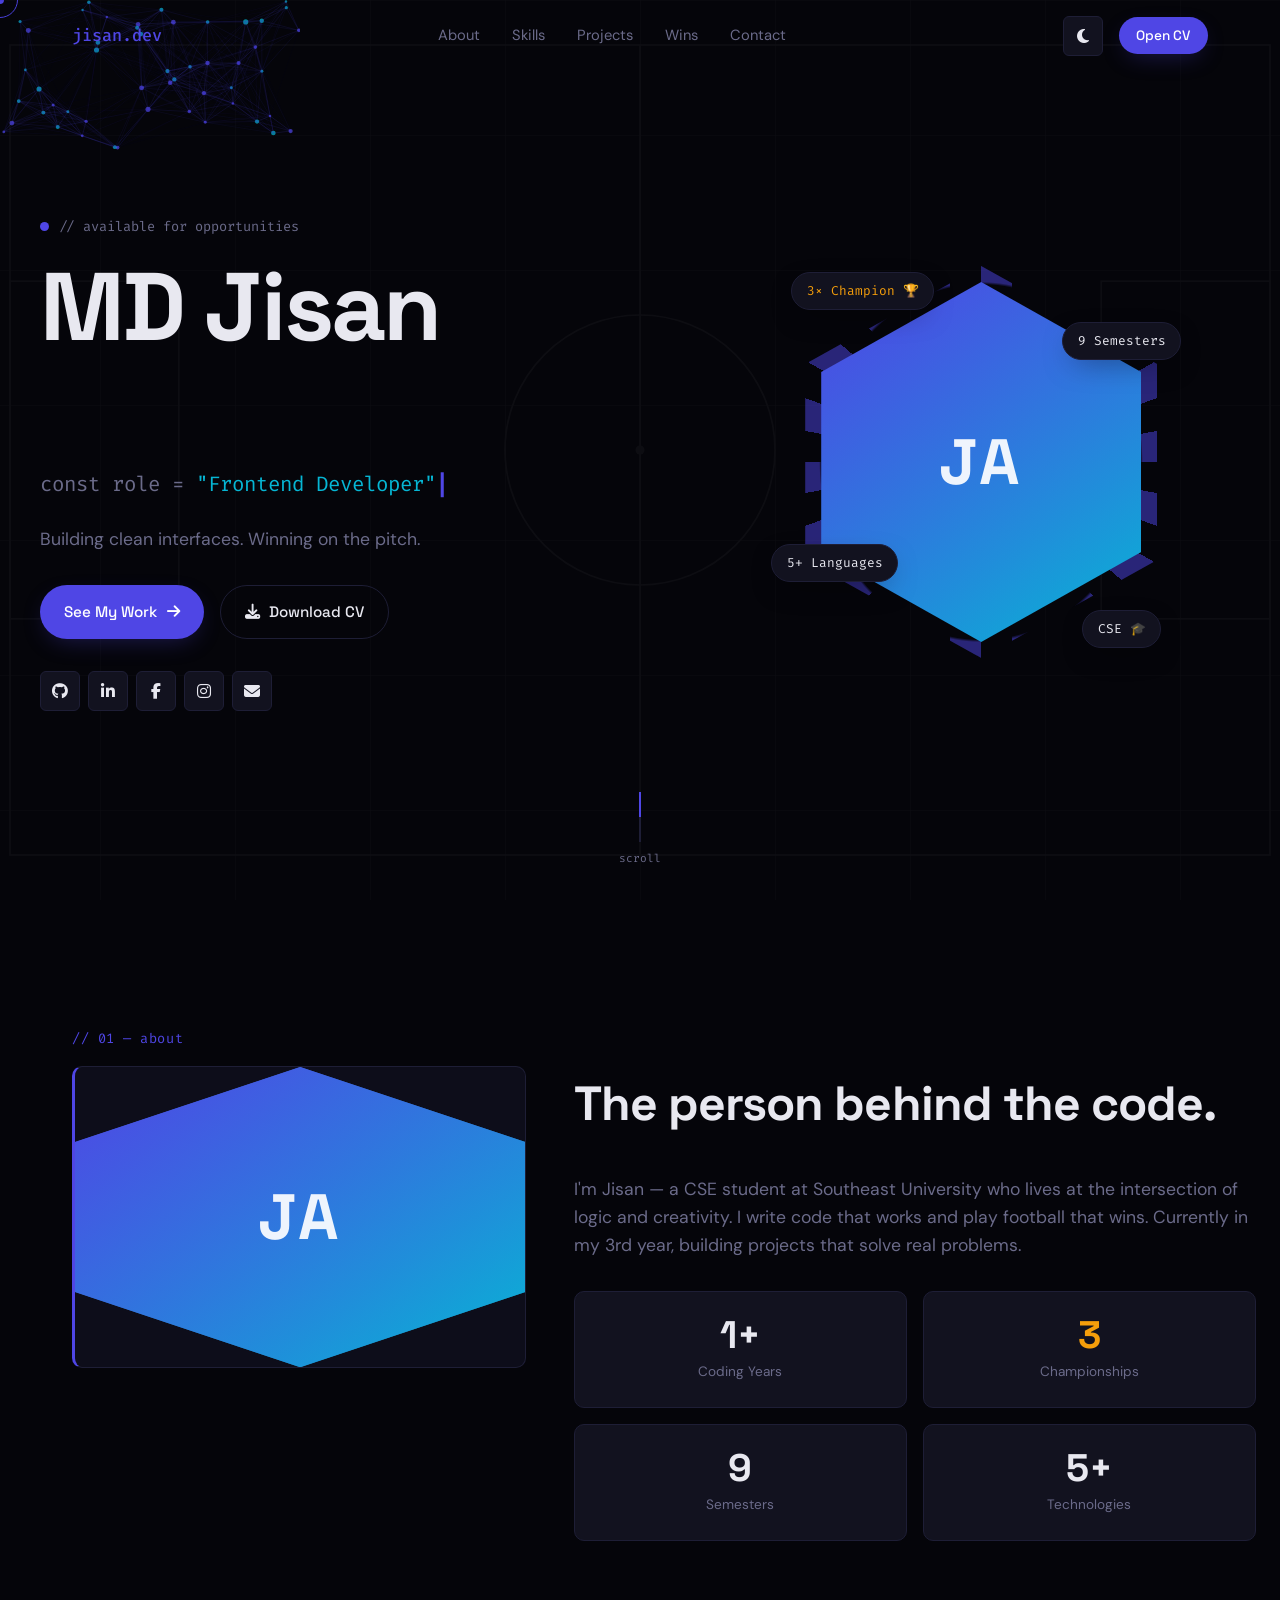
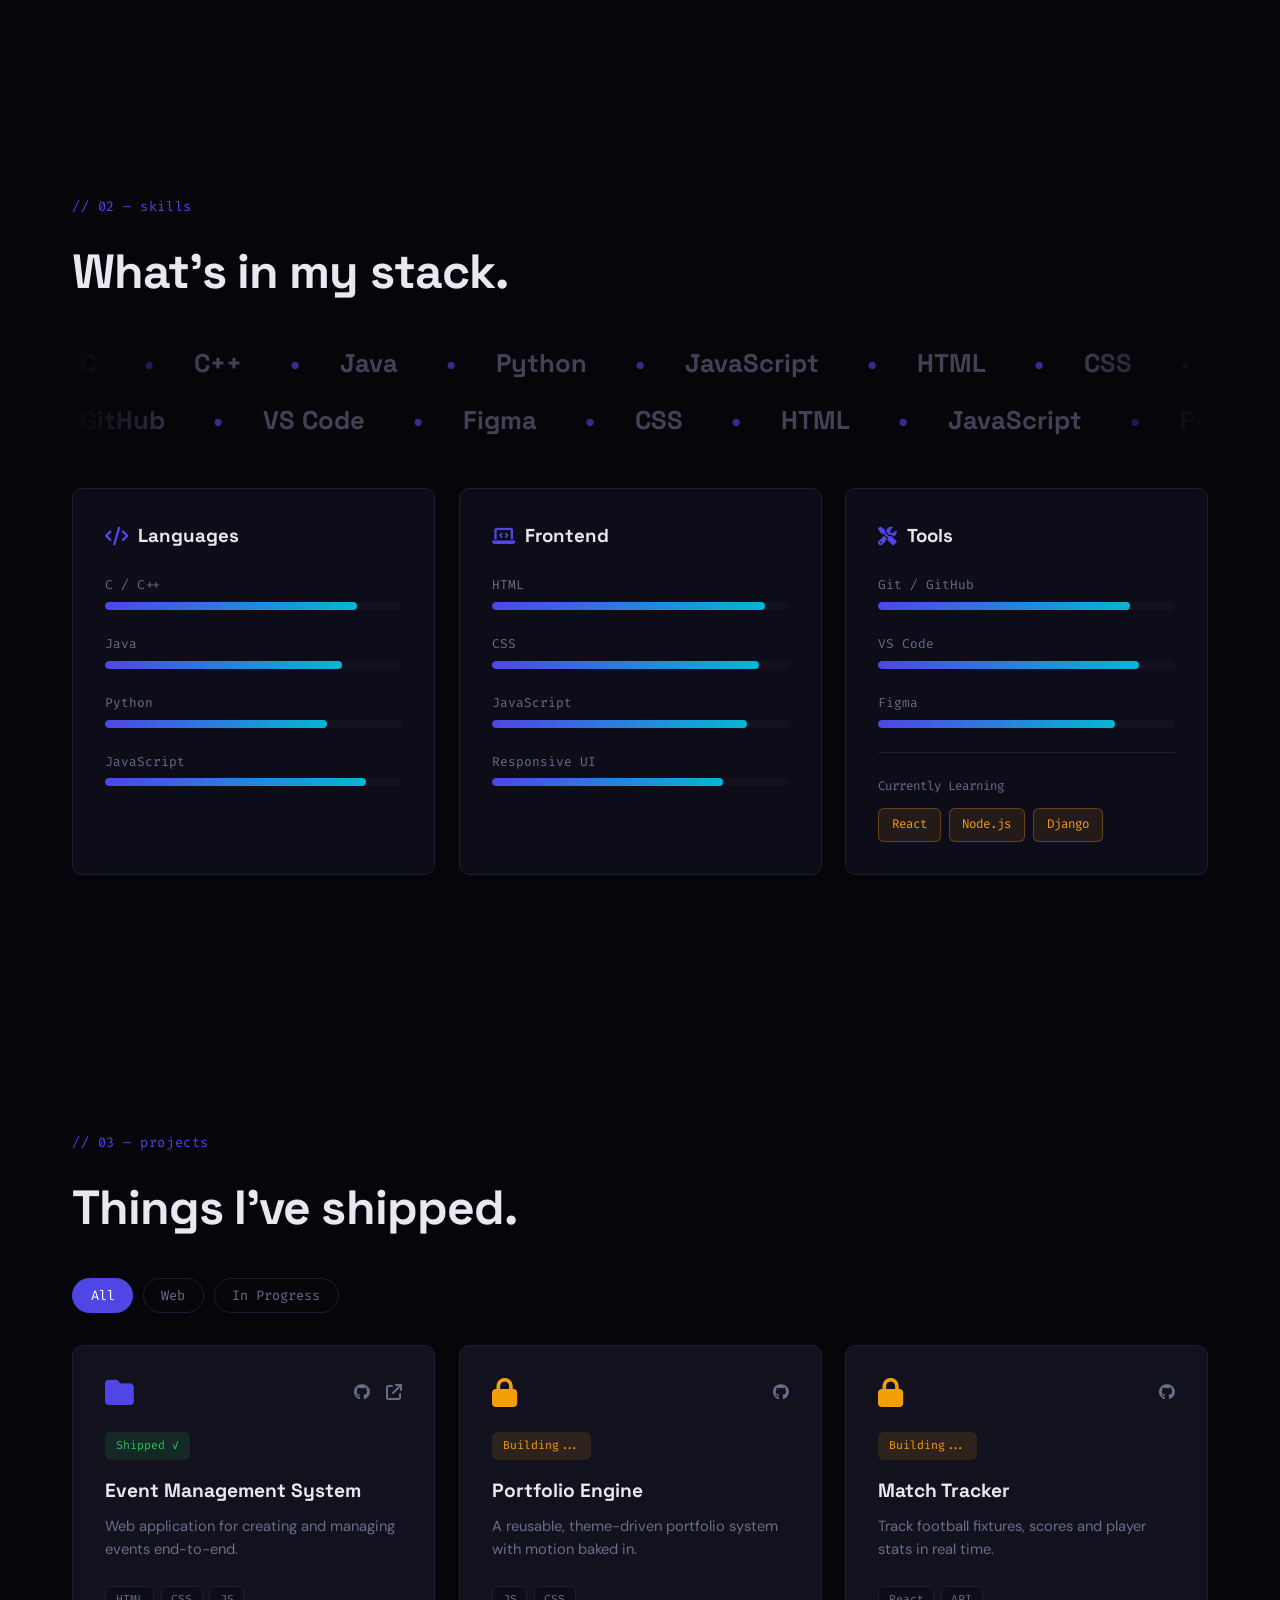
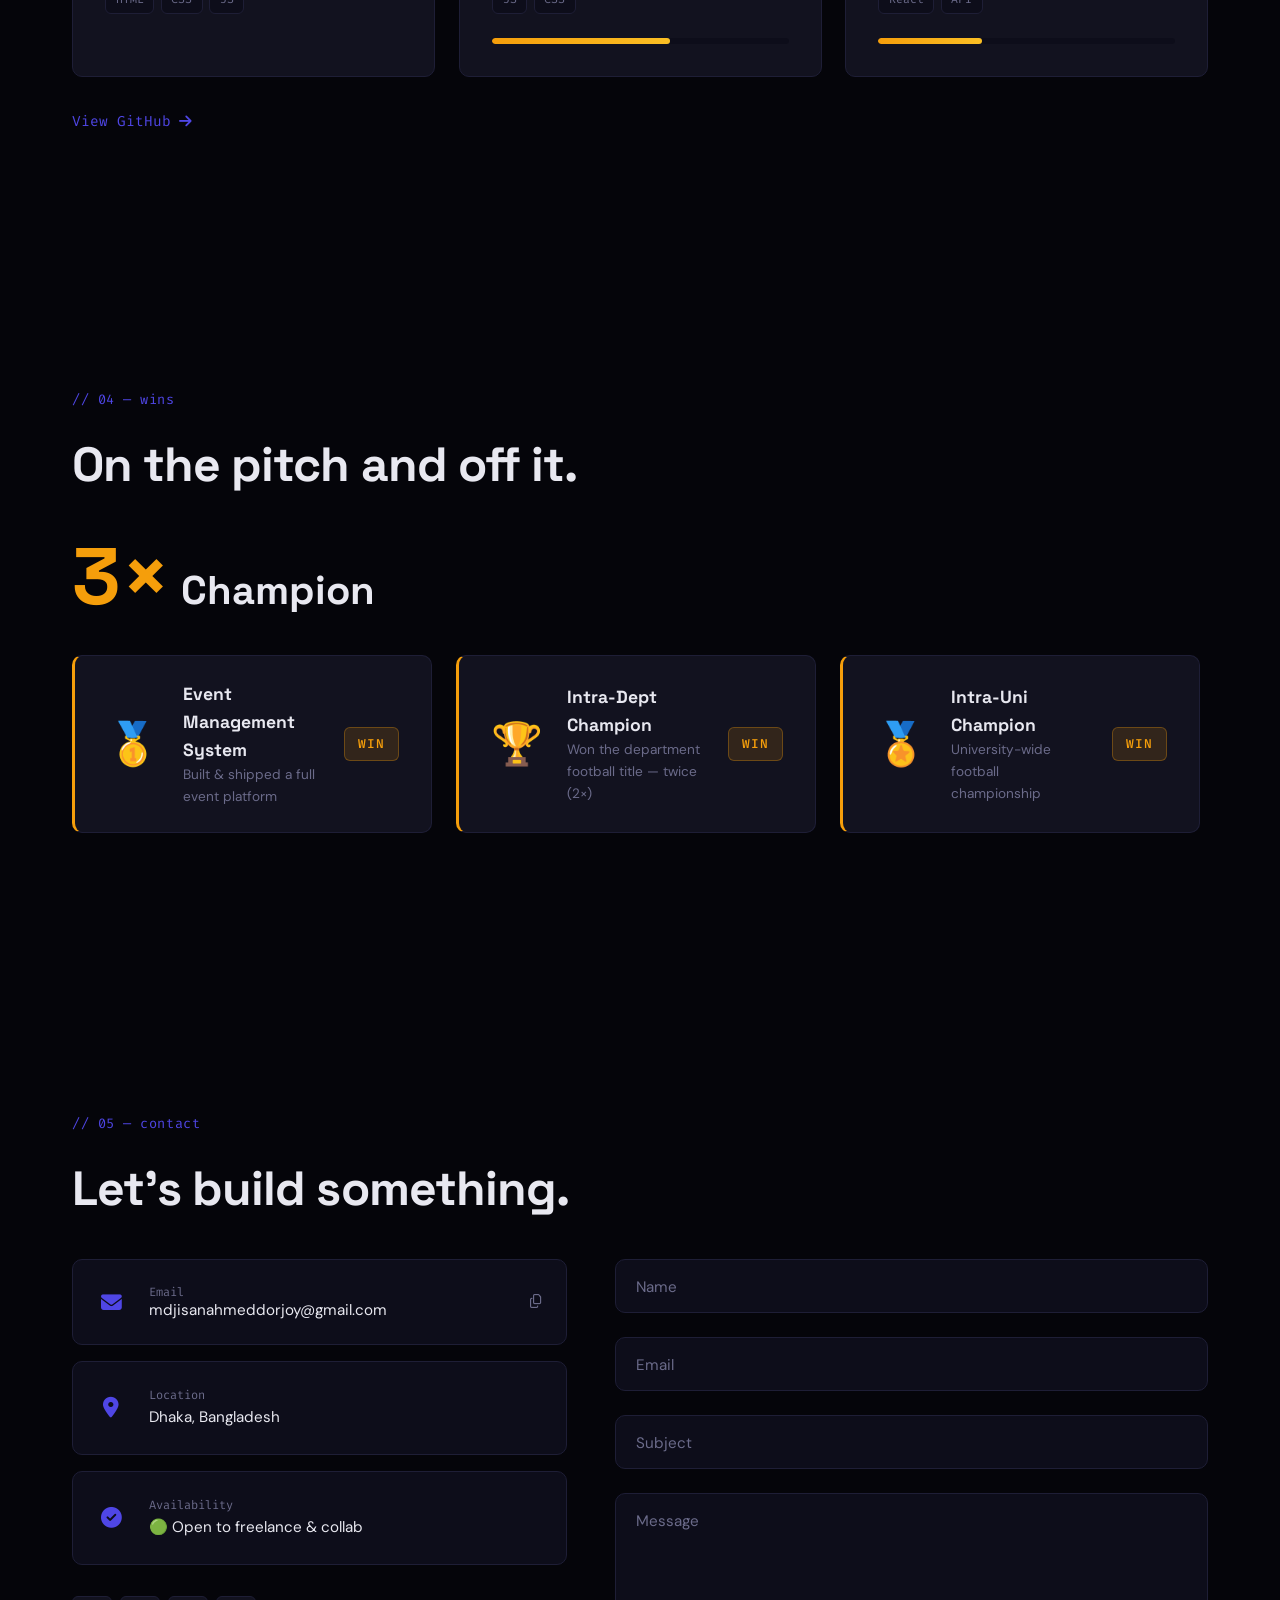
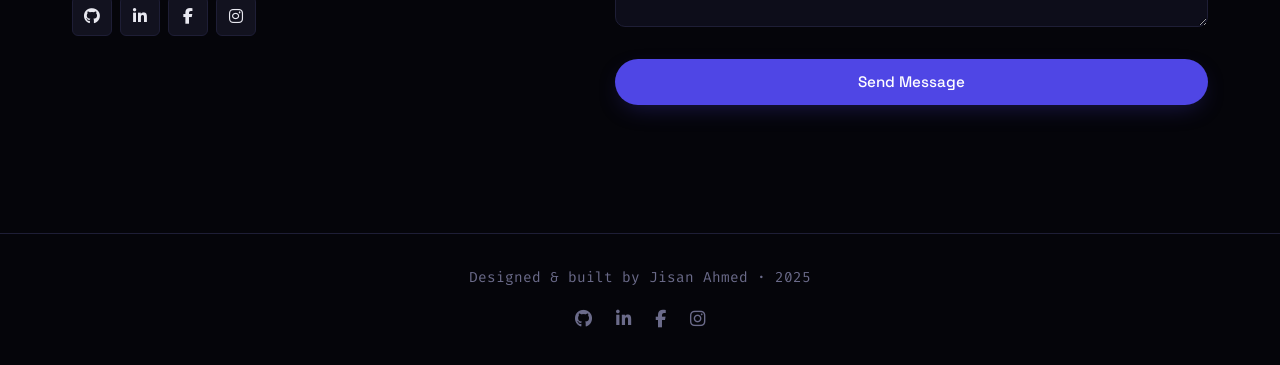
==== index.html @ 31ab681e "feat: build CODE + FOOTBALL themed portfolio for MD Jisan Ahmed - Add index.html with loader, navbar" ====
<!DOCTYPE html>
<html lang="en" data-theme="dark">
<head>
  <meta charset="UTF-8" />
  <meta name="viewport" content="width=device-width, initial-scale=1.0" />
  <title>MD Jisan Ahmed — Frontend Developer & Football Champion</title>
  <meta name="description" content="MD Jisan Ahmed — CSE student at Southeast University. Frontend developer who codes clean interfaces and wins football championships." />

  <!-- === FONTS: Google Fonts (Space Grotesk / DM Sans / Fira Code) === -->
  <link rel="preconnect" href="https://fonts.googleapis.com" />
  <link rel="preconnect" href="https://fonts.gstatic.com" crossorigin />
  <link href="https://fonts.googleapis.com/css2?family=Space+Grotesk:wght@400;500;700&display=swap&family=DM+Sans:wght@400;500&family=Fira+Code:wght@400;500" rel="stylesheet" />
  <link href="https://fonts.googleapis.com/css2?family=Space+Grotesk:wght@400;500;700;800&family=DM+Sans:wght@400;500&family=Fira+Code:wght@400;500&display=swap" rel="stylesheet" />

  <!-- === ICONS: Font Awesome 6 === -->
  <link rel="stylesheet" href="https://cdnjs.cloudflare.com/ajax/libs/font-awesome/6.5.1/css/all.min.css" />

  <!-- === STYLES === -->
  <link rel="stylesheet" href="assets/css/style.css" />
  <link rel="stylesheet" href="assets/css/animations.css" />
</head>
<body>

  <!-- ============================================================= -->
  <!-- === LOADER === -->
  <!-- ============================================================= -->
  <div id="loader" class="loader" aria-hidden="true">
    <div class="loader__inner">
      <!-- Football pitch center circle drawn with SVG stroke animation -->
      <svg class="loader__pitch" viewBox="0 0 120 120" width="120" height="120">
        <circle class="loader__circle" cx="60" cy="60" r="50" />
        <line class="loader__line" x1="60" y1="0" x2="60" y2="120" />
      </svg>
      <span class="loader__mark">JA</span>
    </div>
    <div class="loader__bar"><span class="loader__fill"></span></div>
  </div>

  <!-- === SCROLL PROGRESS BAR (2px indigo line, top of viewport) === -->
  <div id="scroll-progress" class="scroll-progress"></div>

  <!-- === CUSTOM CURSOR (dot + spring-follow ring) === -->
  <div id="cursor-dot" class="cursor-dot"></div>
  <div id="cursor-ring" class="cursor-ring"></div>

  <!-- ============================================================= -->
  <!-- === NAVBAR === -->
  <!-- ============================================================= -->
  <header id="navbar" class="navbar">
    <div class="navbar__wrap">
      <a href="#hero" class="navbar__logo">jisan.dev</a>

      <nav class="navbar__links" aria-label="Primary">
        <a href="#about">About</a>
        <a href="#skills">Skills</a>
        <a href="#projects">Projects</a>
        <a href="#wins">Wins</a>
        <a href="#contact">Contact</a>
      </nav>

      <div class="navbar__actions">
        <button id="theme-toggle" class="icon-btn theme-toggle" aria-label="Toggle theme">
          <i class="fa-solid fa-moon"></i>
        </button>
        <a href="cv.html" target="_blank" rel="noopener" class="btn btn--solid btn--sm">Open CV</a>
        <button id="hamburger" class="hamburger" aria-label="Open menu" aria-expanded="false">
          <span></span><span></span><span></span>
        </button>
      </div>
    </div>
  </header>

  <!-- === MOBILE FULLSCREEN OVERLAY MENU === -->
  <div id="mobile-menu" class="mobile-menu" aria-hidden="true">
    <nav class="mobile-menu__links">
      <a href="#about">About</a>
      <a href="#skills">Skills</a>
      <a href="#projects">Projects</a>
      <a href="#wins">Wins</a>
      <a href="#contact">Contact</a>
      <a href="cv.html" target="_blank" rel="noopener" class="mobile-menu__cv">Open CV</a>
    </nav>
  </div>

  <main>

    <!-- ============================================================= -->
    <!-- === HERO === -->
    <!-- ============================================================= -->
    <section id="hero" class="hero">
      <!-- Football field grid texture (SVG, very low opacity) -->
      <div class="hero__pitch" aria-hidden="true">
        <svg width="100%" height="100%" preserveAspectRatio="xMidYMid slice" viewBox="0 0 1200 800">
          <defs>
            <pattern id="pitch-grid" width="120" height="120" patternUnits="userSpaceOnUse">
              <path d="M120 0 L0 0 0 120" fill="none" stroke="#ffffff" stroke-width="1" />
            </pattern>
          </defs>
          <rect width="1200" height="800" fill="url(#pitch-grid)" />
          <!-- pitch markings -->
          <rect x="40" y="40" width="1120" height="720" fill="none" stroke="#ffffff" stroke-width="1.5" />
          <line x1="600" y1="40" x2="600" y2="760" stroke="#ffffff" stroke-width="1.5" />
          <circle cx="600" cy="400" r="120" fill="none" stroke="#ffffff" stroke-width="1.5" />
          <circle cx="600" cy="400" r="4" fill="#ffffff" />
          <rect x="40" y="250" width="150" height="300" fill="none" stroke="#ffffff" stroke-width="1.5" />
          <rect x="1010" y="250" width="150" height="300" fill="none" stroke="#ffffff" stroke-width="1.5" />
        </svg>
      </div>

      <!-- Particle canvas (handled by canvas.js) -->
      <canvas id="particles" class="hero__canvas" aria-hidden="true"></canvas>

      <div class="hero__inner">
        <!-- LEFT: text -->
        <div class="hero__left">
          <span class="eyebrow reveal"><span class="pulse-dot"></span>// available for opportunities</span>

          <h1 class="hero__title">
            <span class="hero__line" data-text="MD Jisan"></span>
            <span class="hero__line hero__line--grad" data-text="Ahmed."></span>
          </h1>

          <p class="hero__role reveal">
            <span class="hero__role-key">const role = </span>
            <span class="hero__role-val">"<span id="typed"></span>"</span><span class="type-cursor">|</span>
          </p>

          <p class="hero__bio reveal">Building clean interfaces. Winning on the pitch.</p>

          <div class="hero__cta reveal">
            <a href="#projects" class="btn btn--solid">See My Work <i class="fa-solid fa-arrow-right"></i></a>
            <a href="cv.html" target="_blank" rel="noopener" class="btn btn--ghost"><i class="fa-solid fa-download"></i> Download CV</a>
          </div>

          <div class="hero__socials reveal">
            <a href="#" class="icon-btn" aria-label="GitHub" data-brand="github"><i class="fa-brands fa-github"></i></a>
            <a href="#" class="icon-btn" aria-label="LinkedIn" data-brand="linkedin"><i class="fa-brands fa-linkedin-in"></i></a>
            <a href="#" class="icon-btn" aria-label="Facebook" data-brand="facebook"><i class="fa-brands fa-facebook-f"></i></a>
            <a href="#" class="icon-btn" aria-label="Instagram" data-brand="instagram"><i class="fa-brands fa-instagram"></i></a>
            <a href="mailto:mdjisanahmeddorjoy@gmail.com" class="icon-btn" aria-label="Email" data-brand="email"><i class="fa-solid fa-envelope"></i></a>
          </div>
        </div>

        <!-- RIGHT: hexagon visual -->
        <div class="hero__right reveal">
          <div class="hex-stage">
            <div class="hex-border"></div>
            <div class="hex">
              <div class="hex__img">JA</div>
            </div>

            <!-- Floating stat pills -->
            <span class="float-pill float-pill--a">3× Champion 🏆</span>
            <span class="float-pill float-pill--b">9 Semesters</span>
            <span class="float-pill float-pill--c">5+ Languages</span>
            <span class="float-pill float-pill--d">CSE 🎓</span>
          </div>
        </div>
      </div>

      <!-- Scroll indicator -->
      <a href="#about" class="scroll-indicator" aria-label="Scroll down">
        <span class="scroll-indicator__line"></span>
        <span class="scroll-indicator__txt">scroll</span>
      </a>
    </section>

    <!-- ============================================================= -->
    <!-- === ABOUT === -->
    <!-- ============================================================= -->
    <section id="about" class="section about">
      <p class="section__eyebrow reveal">// 01 — about</p>

      <div class="about__grid">
        <!-- LEFT card -->
        <aside class="about__card reveal">
          <div class="hex hex--sm">
            <div class="hex__img">JA</div>
          </div>
          <h3 class="about__card-name">MD Jisan Ahmed</h3>
          <p class="about__card-uni">Southeast University</p>
          <span class="status-chip"><span class="status-chip__dot"></span>Open to opportunities</span>
          <div class="about__tags">
            <span class="tag">⚽ Footballer</span>
            <span class="tag">💻 Developer</span>
            <span class="tag">🎨 Designer</span>
            <span class="tag">☕ Coffee Addict</span>
          </div>
        </aside>

        <!-- RIGHT content -->
        <div class="about__content">
          <h2 class="section__title reveal">The person behind the code.</h2>
          <p class="about__bio reveal">
            I'm Jisan — a CSE student at Southeast University who lives at the intersection of logic
            and creativity. I write code that works and play football that wins. Currently in my 3rd
            year, building projects that solve real problems.
          </p>

          <div class="metrics">
            <div class="metric-card reveal">
              <span class="metric-card__num" data-count="1" data-suffix="+">0</span>
              <span class="metric-card__label">Coding Years</span>
            </div>
            <div class="metric-card metric-card--gold reveal">
              <span class="metric-card__num" data-count="3" data-suffix="">0</span>
              <span class="metric-card__label">Championships</span>
            </div>
            <div class="metric-card reveal">
              <span class="metric-card__num" data-count="9" data-suffix="">0</span>
              <span class="metric-card__label">Semesters</span>
            </div>
            <div class="metric-card reveal">
              <span class="metric-card__num" data-count="5" data-suffix="+">0</span>
              <span class="metric-card__label">Technologies</span>
            </div>
          </div>
        </div>
      </div>
    </section>

    <!-- ============================================================= -->
    <!-- === SKILLS === -->
    <!-- ============================================================= -->
    <section id="skills" class="section skills">
      <p class="section__eyebrow reveal">// 02 — skills</p>
      <h2 class="section__title reveal">What's in my stack.</h2>

      <!-- Infinite tickers (two directions) -->
      <div class="ticker reveal">
        <div class="ticker__track ticker__track--left">
          <!-- duplicated content for seamless loop -->
          <span>C</span><span>C++</span><span>Java</span><span>Python</span><span>JavaScript</span><span>HTML</span><span>CSS</span><span>Figma</span><span>Git</span>
          <span>C</span><span>C++</span><span>Java</span><span>Python</span><span>JavaScript</span><span>HTML</span><span>CSS</span><span>Figma</span><span>Git</span>
        </div>
      </div>
      <div class="ticker reveal">
        <div class="ticker__track ticker__track--right">
          <span>GitHub</span><span>VS Code</span><span>Figma</span><span>CSS</span><span>HTML</span><span>JavaScript</span><span>Python</span><span>Java</span>
          <span>GitHub</span><span>VS Code</span><span>Figma</span><span>CSS</span><span>HTML</span><span>JavaScript</span><span>Python</span><span>Java</span>
        </div>
      </div>

      <!-- Three skill cards -->
      <div class="skills__cards">
        <!-- Languages -->
        <div class="skill-card reveal">
          <h3 class="skill-card__title"><i class="fa-solid fa-code"></i> Languages</h3>
          <div class="bar" data-level="85"><span class="bar__label">C / C++</span><span class="bar__track"><span class="bar__fill"></span></span></div>
          <div class="bar" data-level="80"><span class="bar__label">Java</span><span class="bar__track"><span class="bar__fill"></span></span></div>
          <div class="bar" data-level="75"><span class="bar__label">Python</span><span class="bar__track"><span class="bar__fill"></span></span></div>
          <div class="bar" data-level="88"><span class="bar__label">JavaScript</span><span class="bar__track"><span class="bar__fill"></span></span></div>
        </div>

        <!-- Frontend -->
        <div class="skill-card reveal">
          <h3 class="skill-card__title"><i class="fa-solid fa-laptop-code"></i> Frontend</h3>
          <div class="bar" data-level="92"><span class="bar__label">HTML</span><span class="bar__track"><span class="bar__fill"></span></span></div>
          <div class="bar" data-level="90"><span class="bar__label">CSS</span><span class="bar__track"><span class="bar__fill"></span></span></div>
          <div class="bar" data-level="86"><span class="bar__label">JavaScript</span><span class="bar__track"><span class="bar__fill"></span></span></div>
          <div class="bar" data-level="78"><span class="bar__label">Responsive UI</span><span class="bar__track"><span class="bar__fill"></span></span></div>
        </div>

        <!-- Tools -->
        <div class="skill-card reveal">
          <h3 class="skill-card__title"><i class="fa-solid fa-screwdriver-wrench"></i> Tools</h3>
          <div class="bar" data-level="85"><span class="bar__label">Git / GitHub</span><span class="bar__track"><span class="bar__fill"></span></span></div>
          <div class="bar" data-level="88"><span class="bar__label">VS Code</span><span class="bar__track"><span class="bar__fill"></span></span></div>
          <div class="bar" data-level="80"><span class="bar__label">Figma</span><span class="bar__track"><span class="bar__fill"></span></span></div>

          <div class="learning">
            <span class="learning__title">Currently Learning</span>
            <div class="learning__badges">
              <span class="shimmer-badge">React</span>
              <span class="shimmer-badge">Node.js</span>
              <span class="shimmer-badge">Django</span>
            </div>
          </div>
        </div>
      </div>
    </section>

    <!-- ============================================================= -->
    <!-- === PROJECTS === -->
    <!-- ============================================================= -->
    <section id="projects" class="section projects">
      <p class="section__eyebrow reveal">// 03 — projects</p>
      <h2 class="section__title reveal">Things I've shipped.</h2>

      <!-- Filter tabs -->
      <div class="filters reveal">
        <button class="filter is-active" data-filter="all">All</button>
        <button class="filter" data-filter="web">Web</button>
        <button class="filter" data-filter="progress">In Progress</button>
      </div>

      <div class="projects__grid">
        <!-- CARD 1: Shipped -->
        <article class="project-card reveal" data-category="web" data-tilt>
          <div class="project-card__top">
            <i class="fa-solid fa-folder project-card__folder"></i>
            <div class="project-card__links">
              <a href="#" aria-label="GitHub repo"><i class="fa-brands fa-github"></i></a>
              <a href="#" aria-label="Live link"><i class="fa-solid fa-arrow-up-right-from-square"></i></a>
            </div>
          </div>
          <span class="chip chip--green">Shipped ✓</span>
          <h3 class="project-card__title">Event Management System</h3>
          <p class="project-card__desc">Web application for creating and managing events end-to-end.</p>
          <div class="project-card__tech">
            <span class="mono-tag">HTML</span><span class="mono-tag">CSS</span><span class="mono-tag">JS</span>
          </div>
        </article>

        <!-- CARD 2: In Progress -->
        <article class="project-card reveal" data-category="progress" data-tilt>
          <div class="project-card__top">
            <i class="fa-solid fa-lock project-card__folder project-card__folder--amber"></i>
            <div class="project-card__links">
              <a href="#" aria-label="GitHub repo"><i class="fa-brands fa-github"></i></a>
            </div>
          </div>
          <span class="chip chip--amber">Building...</span>
          <h3 class="project-card__title">Portfolio Engine</h3>
          <p class="project-card__desc">A reusable, theme-driven portfolio system with motion baked in.</p>
          <div class="project-card__tech">
            <span class="mono-tag">JS</span><span class="mono-tag">CSS</span>
          </div>
          <div class="progress-bar"><span style="width:60%"></span></div>
        </article>

        <!-- CARD 3: In Progress -->
        <article class="project-card reveal" data-category="progress" data-tilt>
          <div class="project-card__top">
            <i class="fa-solid fa-lock project-card__folder project-card__folder--amber"></i>
            <div class="project-card__links">
              <a href="#" aria-label="GitHub repo"><i class="fa-brands fa-github"></i></a>
            </div>
          </div>
          <span class="chip chip--amber">Building...</span>
          <h3 class="project-card__title">Match Tracker</h3>
          <p class="project-card__desc">Track football fixtures, scores and player stats in real time.</p>
          <div class="project-card__tech">
            <span class="mono-tag">React</span><span class="mono-tag">API</span>
          </div>
          <div class="progress-bar"><span style="width:35%"></span></div>
        </article>
      </div>

      <a href="#" class="link-arrow reveal">View GitHub <i class="fa-solid fa-arrow-right"></i></a>
    </section>

    <!-- ============================================================= -->
    <!-- === WINS (Achievements) === -->
    <!-- ============================================================= -->
    <section id="wins" class="section wins">
      <p class="section__eyebrow reveal">// 04 — wins</p>
      <h2 class="section__title reveal">On the pitch and off it.</h2>

      <div class="wins__stat reveal">
        <span class="wins__stat-num" data-count="3" data-suffix="×">0</span>
        <span class="wins__stat-label">Champion</span>
      </div>

      <!-- Horizontal scrollable match-result cards -->
      <div class="match-scroll">
        <article class="match-card slide-left">
          <span class="match-card__medal">🥇</span>
          <div class="match-card__body">
            <h3 class="match-card__title">Event Management System</h3>
            <p class="match-card__sub">Built &amp; shipped a full event platform</p>
          </div>
          <span class="win-badge">WIN</span>
        </article>

        <article class="match-card slide-right">
          <span class="match-card__medal">🏆</span>
          <div class="match-card__body">
            <h3 class="match-card__title">Intra-Dept Champion</h3>
            <p class="match-card__sub">Won the department football title — twice (2×)</p>
          </div>
          <span class="win-badge">WIN</span>
        </article>

        <article class="match-card slide-left">
          <span class="match-card__medal">🏅</span>
          <div class="match-card__body">
            <h3 class="match-card__title">Intra-Uni Champion</h3>
            <p class="match-card__sub">University-wide football championship</p>
          </div>
          <span class="win-badge">WIN</span>
        </article>

        <article class="match-card slide-right">
          <span class="match-card__medal">⚽</span>
          <div class="match-card__body">
            <h3 class="match-card__title">Central Team</h3>
            <p class="match-card__sub">Selected for the university central football team</p>
          </div>
          <span class="win-badge">WIN</span>
        </article>
      </div>
    </section>

    <!-- ============================================================= -->
    <!-- === CONTACT === -->
    <!-- ============================================================= -->
    <section id="contact" class="section contact">
      <p class="section__eyebrow reveal">// 05 — contact</p>
      <h2 class="section__title reveal">Let's build something.</h2>

      <div class="contact__grid">
        <!-- LEFT: info -->
        <div class="contact__info">
          <button id="copy-email" class="info-card reveal" type="button">
            <i class="fa-solid fa-envelope info-card__icon"></i>
            <div class="info-card__body">
              <span class="info-card__label">Email <span id="copy-feedback" class="copy-feedback">Copied!</span></span>
              <span class="info-card__value">mdjisanahmeddorjoy@gmail.com</span>
            </div>
            <i class="fa-regular fa-copy info-card__action"></i>
          </button>

          <div class="info-card reveal">
            <i class="fa-solid fa-location-dot info-card__icon"></i>
            <div class="info-card__body">
              <span class="info-card__label">Location</span>
              <span class="info-card__value">Dhaka, Bangladesh</span>
            </div>
          </div>

          <div class="info-card reveal">
            <i class="fa-solid fa-circle-check info-card__icon"></i>
            <div class="info-card__body">
              <span class="info-card__label">Availability</span>
              <span class="info-card__value">🟢 Open to freelance &amp; collab</span>
            </div>
          </div>

          <div class="contact__socials reveal">
            <a href="#" class="icon-btn" aria-label="GitHub" data-brand="github"><i class="fa-brands fa-github"></i></a>
            <a href="#" class="icon-btn" aria-label="LinkedIn" data-brand="linkedin"><i class="fa-brands fa-linkedin-in"></i></a>
            <a href="#" class="icon-btn" aria-label="Facebook" data-brand="facebook"><i class="fa-brands fa-facebook-f"></i></a>
            <a href="#" class="icon-btn" aria-label="Instagram" data-brand="instagram"><i class="fa-brands fa-instagram"></i></a>
          </div>
        </div>

        <!-- RIGHT: form -->
        <form id="contact-form" class="contact__form reveal" novalidate>
          <div class="field">
            <input type="text" id="name" name="name" required placeholder=" " />
            <label for="name">Name</label>
          </div>
          <div class="field">
            <input type="email" id="email" name="email" required placeholder=" " />
            <label for="email">Email</label>
          </div>
          <div class="field">
            <input type="text" id="subject" name="subject" required placeholder=" " />
            <label for="subject">Subject</label>
          </div>
          <div class="field">
            <textarea id="message" name="message" rows="5" required placeholder=" "></textarea>
            <label for="message">Message</label>
          </div>
          <button type="submit" class="btn btn--solid btn--block" id="submit-btn">
            <span class="btn__label">Send Message</span>
            <span class="btn__spinner" aria-hidden="true"></span>
            <span class="btn__check" aria-hidden="true"><i class="fa-solid fa-check"></i></span>
          </button>
        </form>
      </div>
    </section>
  </main>

  <!-- ============================================================= -->
  <!-- === FOOTER === -->
  <!-- ============================================================= -->
  <footer class="footer">
    <p class="footer__line">Designed &amp; built by Jisan Ahmed · 2025</p>
    <div class="footer__socials">
      <a href="#" aria-label="GitHub"><i class="fa-brands fa-github"></i></a>
      <a href="#" aria-label="LinkedIn"><i class="fa-brands fa-linkedin-in"></i></a>
      <a href="#" aria-label="Facebook"><i class="fa-brands fa-facebook-f"></i></a>
      <a href="#" aria-label="Instagram"><i class="fa-brands fa-instagram"></i></a>
    </div>
  </footer>

  <!-- === BACK TO TOP === -->
  <button id="back-to-top" class="back-to-top" aria-label="Back to top">
    <i class="fa-solid fa-arrow-up"></i>
  </button>

  <!-- === SCRIPTS === -->
  <script src="assets/js/canvas.js" defer></script>
  <script src="assets/js/app.js" defer></script>
</body>
</html>
---- assets/css/style.css ----
/* =============================================================
   MD JISAN AHMED — PORTFOLIO  ·  style.css
   Theme: CODE + FOOTBALL. Player match profile meets dev GitHub.
   All colors/spacing/fonts come from design tokens below.
   ============================================================= */

/* === DESIGN TOKENS (CSS custom properties) === */
:root,
[data-theme="dark"] {
  /* colors */
  --bg:        #05050a;
  --surface:   #0d0d1a;
  --card:      #12121f;
  --accent:    #4f46e5; /* indigo */
  --accent-2:  #06b6d4; /* cyan (secondary only) */
  --highlight: #f59e0b; /* amber (wins / gold) */
  --text:      #e8e8f0;
  --subtext:   #6b6b8a;
  --border:    #1e1e36;

  /* derived */
  --accent-soft: rgba(79, 70, 229, 0.15);
  --accent-glow: rgba(79, 70, 229, 0.35);
  --nav-bg:      rgba(5, 5, 10, 0.8);
  --grid-line:   rgba(255, 255, 255, 0.03);

  /* fonts */
  --font-display: "Space Grotesk", sans-serif;
  --font-body:    "DM Sans", sans-serif;
  --font-mono:    "Fira Code", monospace;

  /* radii */
  --r-card: 10px;
  --r-tag:  6px;
  --r-pill: 50px;

  /* spacing scale */
  --s-1: 0.5rem;
  --s-2: 1rem;
  --s-3: 1.5rem;
  --s-4: 2rem;
  --s-5: 3rem;
  --s-6: 5rem;
  --s-7: 8rem;

  /* layout */
  --maxw: 1200px;
  --nav-h: 72px;
}

/* === LIGHT THEME OVERRIDES === */
[data-theme="light"] {
  --bg:        #f5f5fa;
  --surface:   #ffffff;
  --card:      #ffffff;
  --text:      #14142b;
  --subtext:   #5a5a78;
  --border:    #e2e2ee;
  --nav-bg:    rgba(245, 245, 250, 0.82);
  --grid-line: rgba(0, 0, 0, 0.04);
  --accent-soft: rgba(79, 70, 229, 0.1);
}

/* === RESET / BASE === */
*, *::before, *::after { box-sizing: border-box; margin: 0; padding: 0; }

html { scroll-behavior: smooth; }

body {
  font-family: var(--font-body);
  background: var(--bg);
  color: var(--text);
  line-height: 1.6;
  overflow-x: hidden;
  /* theme transition on tokens */
  transition: background 0.25s ease, color 0.25s ease;
}

/* Smoothly transition theme-sensitive surfaces */
.navbar, .about__card, .skill-card, .project-card, .match-card,
.info-card, .metric-card, .contact__form, .field input, .field textarea {
  transition: background 0.25s ease, color 0.25s ease, border-color 0.25s ease,
              transform 0.3s ease, box-shadow 0.3s ease;
}

a { color: inherit; text-decoration: none; }
ul { list-style: none; }
button { font-family: inherit; cursor: pointer; border: none; background: none; color: inherit; }
img { max-width: 100%; display: block; }

/* Hide native cursor when custom cursor active (pointer devices only) */
@media (hover: hover) and (pointer: fine) {
  body.has-cursor, body.has-cursor a, body.has-cursor button { cursor: none; }
}

/* === REUSABLE LAYOUT === */
.section {
  max-width: var(--maxw);
  margin: 0 auto;
  padding: var(--s-7) var(--s-4);
}

.section__eyebrow {
  font-family: var(--font-mono);
  font-size: 0.85rem;
  color: var(--accent);
  margin-bottom: var(--s-2);
  letter-spacing: 0.04em;
}

.section__title {
  font-family: var(--font-display);
  font-weight: 700;
  font-size: clamp(1.9rem, 4vw, 3rem);
  letter-spacing: -0.02em;
  margin-bottom: var(--s-4);
}

/* === BUTTONS === */
.btn {
  display: inline-flex;
  align-items: center;
  gap: 0.6rem;
  font-family: var(--font-display);
  font-weight: 500;
  font-size: 0.95rem;
  padding: 0.85rem 1.5rem;
  border-radius: var(--r-pill);
  position: relative;
  overflow: hidden;
  transition: transform 0.25s ease, box-shadow 0.25s ease, background 0.25s ease;
}
.btn--sm { padding: 0.5rem 1.1rem; font-size: 0.85rem; }
.btn--block { width: 100%; justify-content: center; }

.btn--solid {
  background: var(--accent);
  color: #fff;
  box-shadow: 0 8px 24px -8px var(--accent-glow);
}
.btn--solid:hover { transform: translateY(-3px); box-shadow: 0 14px 30px -8px var(--accent-glow); }

.btn--ghost {
  border: 1px solid var(--border);
  color: var(--text);
  background: transparent;
}
.btn--ghost:hover { border-color: var(--accent); transform: translateY(-3px); }

/* === ICON BUTTONS === */
.icon-btn {
  display: inline-flex;
  align-items: center;
  justify-content: center;
  width: 40px;
  height: 40px;
  border-radius: var(--r-tag);
  border: 1px solid var(--border);
  background: var(--card);
  color: var(--text);
  font-size: 1rem;
  transition: border-color 0.25s ease, color 0.25s ease, transform 0.25s ease, background 0.25s ease;
}
.icon-btn:hover { transform: translateY(-3px); border-color: var(--accent); color: var(--accent); }
/* per-brand hover colors */
.icon-btn[data-brand="github"]:hover    { color: #fff;     border-color: #fff; }
.icon-btn[data-brand="linkedin"]:hover  { color: #0a66c2; border-color: #0a66c2; }
.icon-btn[data-brand="facebook"]:hover  { color: #1877f2; border-color: #1877f2; }
.icon-btn[data-brand="instagram"]:hover { color: #e1306c; border-color: #e1306c; }
.icon-btn[data-brand="email"]:hover     { color: var(--accent-2); border-color: var(--accent-2); }

/* =============================================================
   === LOADER ===
   ============================================================= */
.loader {
  position: fixed; inset: 0; z-index: 9999;
  background: #05050a;
  display: flex; flex-direction: column;
  align-items: center; justify-content: center;
  gap: var(--s-4);
}
.loader.is-done { opacity: 0; pointer-events: none; transition: opacity 0.6s ease; }
.loader__inner { position: relative; width: 120px; height: 120px; display: grid; place-items: center; }
.loader__pitch { position: absolute; inset: 0; }
.loader__circle {
  fill: none; stroke: var(--accent); stroke-width: 2;
  stroke-dasharray: 314; stroke-dashoffset: 314;
  transform-origin: center;
  animation: draw-circle 1.4s ease forwards;
}
.loader__line {
  stroke: rgba(255,255,255,0.12); stroke-width: 1.5;
  stroke-dasharray: 120; stroke-dashoffset: 120;
  animation: draw-line 1s ease 0.4s forwards;
}
.loader__mark {
  font-family: var(--font-display); font-weight: 800;
  font-size: 2.4rem; color: var(--text);
  opacity: 0; animation: fade-in 0.8s ease 0.5s forwards;
}
.loader__bar {
  width: 220px; height: 3px; border-radius: var(--r-pill);
  background: rgba(255,255,255,0.08); overflow: hidden;
}
.loader__fill {
  display: block; height: 100%; width: 0;
  background: var(--accent);
  animation: load-fill 1.6s ease forwards;
}

/* === SCROLL PROGRESS === */
.scroll-progress {
  position: fixed; top: 0; left: 0; height: 2px; width: 0%;
  background: var(--accent); z-index: 1000;
}

/* === CUSTOM CURSOR === */
.cursor-dot, .cursor-ring {
  position: fixed; top: 0; left: 0; z-index: 9998;
  border-radius: 50%; pointer-events: none;
  transform: translate(-50%, -50%);
  mix-blend-mode: difference;
}
.cursor-dot { width: 8px; height: 8px; background: var(--accent); }
.cursor-ring {
  width: 36px; height: 36px; border: 1.5px solid var(--accent);
  transition: width 0.25s ease, height 0.25s ease, background 0.25s ease, border-color 0.25s ease;
}
.cursor-ring.is-hover { width: 60px; height: 60px; background: var(--accent-soft); border-color: var(--accent); }
@media (hover: none), (pointer: coarse) { .cursor-dot, .cursor-ring { display: none; } }

/* =============================================================
   === NAVBAR ===
   ============================================================= */
.navbar {
  position: fixed; top: 0; left: 0; width: 100%; height: var(--nav-h);
  z-index: 900;
  display: flex; align-items: center;
  transition: transform 0.4s ease, background 0.3s ease, backdrop-filter 0.3s ease, border-color 0.3s ease;
  border-bottom: 1px solid transparent;
}
.navbar.is-scrolled {
  background: var(--nav-bg);
  backdrop-filter: blur(20px);
  -webkit-backdrop-filter: blur(20px);
  border-bottom: 1px solid var(--border);
}
.navbar.is-hidden { transform: translateY(-100%); }

.navbar__wrap {
  max-width: var(--maxw); width: 100%; margin: 0 auto;
  padding: 0 var(--s-4);
  display: flex; align-items: center; justify-content: space-between;
}
.navbar__logo {
  font-family: var(--font-mono); font-weight: 500;
  color: var(--accent); font-size: 1.05rem;
}
.navbar__links { display: flex; gap: var(--s-4); }
.navbar__links a {
  font-size: 0.92rem; color: var(--subtext); position: relative;
  transition: color 0.2s ease;
}
.navbar__links a::after {
  content: ""; position: absolute; left: 0; bottom: -6px;
  width: 0; height: 2px; background: var(--accent); transition: width 0.25s ease;
}
.navbar__links a:hover { color: var(--text); }
.navbar__links a:hover::after { width: 100%; }

.navbar__actions { display: flex; align-items: center; gap: var(--s-2); }
.theme-toggle { width: 40px; height: 40px; }

/* Hamburger */
.hamburger { display: none; flex-direction: column; gap: 5px; width: 40px; height: 40px; align-items: center; justify-content: center; }
.hamburger span { width: 22px; height: 2px; background: var(--text); border-radius: 2px; transition: transform 0.3s ease, opacity 0.3s ease; }
.hamburger.is-open span:nth-child(1) { transform: translateY(7px) rotate(45deg); }
.hamburger.is-open span:nth-child(2) { opacity: 0; }
.hamburger.is-open span:nth-child(3) { transform: translateY(-7px) rotate(-45deg); }

/* Mobile overlay menu */
.mobile-menu {
  position: fixed; inset: 0; z-index: 850;
  background: var(--bg);
  display: flex; align-items: center; justify-content: center;
  transform: translateY(-100%);
  transition: transform 0.45s cubic-bezier(0.6, 0, 0.2, 1);
}
.mobile-menu.is-open { transform: translateY(0); }
.mobile-menu__links { display: flex; flex-direction: column; gap: var(--s-4); text-align: center; }
.mobile-menu__links a { font-family: var(--font-display); font-size: 1.8rem; font-weight: 500; }
.mobile-menu__cv { color: var(--accent) !important; }

/* =============================================================
   === HERO ===
   ============================================================= */
.hero {
  position: relative; min-height: 100vh;
  display: flex; align-items: center;
  padding: var(--nav-h) var(--s-4) var(--s-5);
  overflow: hidden;
}
.hero__pitch { position: absolute; inset: 0; opacity: 0.03; pointer-events: none; }
.hero__canvas { position: absolute; inset: 0; z-index: 0; }

.hero__inner {
  position: relative; z-index: 2;
  max-width: var(--maxw); margin: 0 auto; width: 100%;
  display: grid; grid-template-columns: 1.1fr 0.9fr; gap: var(--s-5);
  align-items: center;
}

/* eyebrow */
.eyebrow {
  display: inline-flex; align-items: center; gap: 0.6rem;
  font-family: var(--font-mono); font-size: 0.85rem; color: var(--subtext);
  margin-bottom: var(--s-3);
}
.pulse-dot {
  width: 9px; height: 9px; border-radius: 50%; background: var(--accent);
  box-shadow: 0 0 0 0 var(--accent-glow); animation: pulse-dot 2s infinite;
}

.hero__title {
  font-family: var(--font-display); font-weight: 800;
  font-size: clamp(3.5rem, 8vw, 6rem); line-height: 0.95;
  letter-spacing: -0.03em; margin-bottom: var(--s-3);
}
.hero__line { display: block; overflow: hidden; }
.hero__line--grad {
  background: linear-gradient(100deg, var(--accent), var(--accent-2));
  -webkit-background-clip: text; background-clip: text;
  -webkit-text-fill-color: transparent; color: transparent;
}

.hero__role {
  font-family: var(--font-mono); font-size: clamp(1rem, 2vw, 1.3rem);
  margin-bottom: var(--s-3);
}
.hero__role-key { color: var(--subtext); }
.hero__role-val { color: var(--accent-2); }
.type-cursor { color: var(--accent); font-weight: 700; animation: blink 1s steps(1) infinite; }

.hero__bio { color: var(--subtext); font-size: 1.1rem; margin-bottom: var(--s-4); }

.hero__cta { display: flex; gap: var(--s-2); flex-wrap: wrap; margin-bottom: var(--s-4); }
.hero__socials { display: flex; gap: var(--s-1); }

/* Hexagon visual */
.hero__right { display: grid; place-items: center; }
.hex-stage { position: relative; width: 320px; height: 360px; }

.hex {
  position: absolute; inset: 0;
  clip-path: polygon(50% 0%, 100% 25%, 100% 75%, 50% 100%, 0% 75%, 0% 25%);
  background: linear-gradient(145deg, var(--accent), var(--accent-2));
  display: grid; place-items: center;
}
.hex__img {
  width: 100%; height: 100%;
  display: grid; place-items: center;
  font-family: var(--font-display); font-weight: 800; font-size: 4rem;
  color: rgba(255,255,255,0.92);
  background: linear-gradient(145deg, rgba(79,70,229,0.9), rgba(6,182,212,0.7));
  letter-spacing: 0.05em;
}
.hex-border {
  position: absolute; inset: -16px;
  clip-path: polygon(50% 0%, 100% 25%, 100% 75%, 50% 100%, 0% 75%, 0% 25%);
  background: repeating-conic-gradient(var(--accent) 0deg 10deg, transparent 10deg 20deg);
  -webkit-mask: radial-gradient(transparent 64%, #000 65%);
          mask: radial-gradient(transparent 64%, #000 65%);
  animation: spin 12s linear infinite;
  opacity: 0.5;
}

/* Floating stat pills */
.float-pill {
  position: absolute;
  font-family: var(--font-mono); font-size: 0.8rem;
  background: var(--card); border: 1px solid var(--border);
  color: var(--text); padding: 0.5rem 0.9rem; border-radius: var(--r-pill);
  white-space: nowrap; box-shadow: 0 10px 30px -12px rgba(0,0,0,0.6);
  z-index: 3;
}
.float-pill--a { top: -10px;  left: -30px;  animation: float-a 3s ease-in-out infinite; color: var(--highlight); }
.float-pill--b { top: 40px;   right: -40px; animation: float-b 3.8s ease-in-out infinite; }
.float-pill--c { bottom: 60px; left: -50px; animation: float-c 4.2s ease-in-out infinite; }
.float-pill--d { bottom: -6px; right: -20px; animation: float-d 3.5s ease-in-out infinite; }

/* Scroll indicator */
.scroll-indicator {
  position: absolute; bottom: var(--s-4); left: 50%; transform: translateX(-50%);
  display: flex; flex-direction: column; align-items: center; gap: 0.5rem;
  z-index: 2;
}
.scroll-indicator__line {
  width: 1.5px; height: 50px; background: var(--border); position: relative; overflow: hidden;
}
.scroll-indicator__line::after {
  content: ""; position: absolute; top: 0; left: 0; width: 100%; height: 50%;
  background: var(--accent); animation: scroll-extend 2s ease-in-out infinite;
}
.scroll-indicator__txt { font-family: var(--font-mono); font-size: 0.7rem; color: var(--subtext); }

/* =============================================================
   === ABOUT ===
   ============================================================= */
.about__grid { display: grid; grid-template-columns: 40% 60%; gap: var(--s-5); align-items: start; }

.about__card {
  background: var(--surface); border: 1px solid var(--border);
  border-left: 3px solid var(--accent);
  border-radius: var(--r-card); padding: var(--s-4);
  text-align: center;
}
.about__card-name { font-family: var(--font-display); font-weight: 700; margin-top: var(--s-3); font-size: 1.3rem; }
.about__card-uni { color: var(--subtext); margin-bottom: var(--s-2); }

.status-chip {
  display: inline-flex; align-items: center; gap: 0.5rem;
  font-size: 0.82rem; padding: 0.4rem 0.9rem; border-radius: var(--r-pill);
  background: rgba(34,197,94,0.1); color: #22c55e; border: 1px solid rgba(34,197,94,0.25);
  margin-bottom: var(--s-3);
}
.status-chip__dot { width: 8px; height: 8px; border-radius: 50%; background: #22c55e; animation: pulse-green 2s infinite; }

.about__tags { display: flex; flex-wrap: wrap; gap: 0.5rem; justify-content: center; }
.tag {
  font-family: var(--font-mono); font-size: 0.78rem;
  padding: 0.4rem 0.8rem; border-radius: var(--r-tag);
  background: var(--card); border: 1px solid var(--border); color: var(--text);
}

.about__bio { color: var(--subtext); font-size: 1.1rem; margin-bottom: var(--s-4); max-width: 60ch; }

.metrics { display: grid; grid-template-columns: repeat(2, 1fr); gap: var(--s-2); }
.metric-card {
  background: var(--card); border: 1px solid var(--border); border-radius: var(--r-card);
  padding: var(--s-3); text-align: center;
}
.metric-card:hover { border-color: var(--accent); transform: translateY(-4px); }
.metric-card__num { display: block; font-family: var(--font-display); font-weight: 800; font-size: 2.4rem; color: var(--text); line-height: 1; }
.metric-card__label { font-size: 0.85rem; color: var(--subtext); margin-top: 0.4rem; display: block; }
.metric-card--gold .metric-card__num { color: var(--highlight); }

/* =============================================================
   === SKILLS ===
   ============================================================= */
.ticker { overflow: hidden; white-space: nowrap; margin-bottom: var(--s-2); -webkit-mask: linear-gradient(90deg, transparent, #000 12%, #000 88%, transparent); mask: linear-gradient(90deg, transparent, #000 12%, #000 88%, transparent); }
.ticker__track { display: inline-flex; gap: var(--s-3); will-change: transform; }
.ticker__track span {
  font-family: var(--font-display); font-weight: 700; font-size: 1.6rem;
  color: var(--subtext); opacity: 0.6; padding: 0 0.5rem;
  display: inline-flex; align-items: center; gap: var(--s-3);
}
.ticker__track span::after { content: "•"; color: var(--accent); margin-left: var(--s-3); }
.ticker__track--left { animation: ticker-left 28s linear infinite; }
.ticker__track--right { animation: ticker-right 36s linear infinite; }

.skills__cards { display: grid; grid-template-columns: repeat(3, 1fr); gap: var(--s-3); margin-top: var(--s-5); }
.skill-card {
  background: var(--surface); border: 1px solid var(--border); border-radius: var(--r-card);
  padding: var(--s-4);
}
.skill-card:hover { transform: translateY(-6px); border-color: var(--accent); box-shadow: 0 0 30px -8px var(--accent-glow); }
.skill-card__title { font-family: var(--font-display); font-weight: 700; margin-bottom: var(--s-3); display: flex; align-items: center; gap: 0.6rem; }
.skill-card__title i { color: var(--accent); }

.bar { margin-bottom: var(--s-3); }
.bar__label { font-family: var(--font-mono); font-size: 0.8rem; color: var(--subtext); display: block; margin-bottom: 0.4rem; }
.bar__track { display: block; height: 8px; background: var(--card); border-radius: var(--r-pill); overflow: hidden; }
.bar__fill {
  display: block; height: 100%; width: 0;
  background: linear-gradient(90deg, var(--accent), var(--accent-2));
  border-radius: var(--r-pill);
  transition: width 1.1s cubic-bezier(0.2, 0.8, 0.2, 1);
}

.learning { margin-top: var(--s-3); padding-top: var(--s-3); border-top: 1px solid var(--border); }
.learning__title { font-family: var(--font-mono); font-size: 0.78rem; color: var(--subtext); display: block; margin-bottom: 0.7rem; }
.learning__badges { display: flex; flex-wrap: wrap; gap: 0.5rem; }
.shimmer-badge {
  position: relative; overflow: hidden;
  font-family: var(--font-mono); font-size: 0.78rem;
  padding: 0.4rem 0.8rem; border-radius: var(--r-tag);
  background: rgba(245,158,11,0.1); border: 1px solid rgba(245,158,11,0.3); color: var(--highlight);
}
.shimmer-badge::after {
  content: ""; position: absolute; inset: 0;
  background: linear-gradient(110deg, transparent 30%, rgba(245,158,11,0.35) 50%, transparent 70%);
  transform: translateX(-100%); animation: shimmer 2.5s infinite;
}

/* =============================================================
   === PROJECTS ===
   ============================================================= */
.filters { display: flex; gap: 0.6rem; margin-bottom: var(--s-4); }
.filter {
  font-family: var(--font-mono); font-size: 0.85rem;
  padding: 0.5rem 1.1rem; border-radius: var(--r-pill);
  border: 1px solid var(--border); color: var(--subtext);
  transition: all 0.2s ease;
}
.filter:hover { color: var(--text); border-color: var(--accent); }
.filter.is-active { background: var(--accent); color: #fff; border-color: var(--accent); }

.projects__grid { display: grid; grid-template-columns: repeat(3, 1fr); gap: var(--s-3); }
.project-card {
  position: relative;
  background: var(--card); border: 1px solid var(--border); border-radius: var(--r-card);
  padding: var(--s-4); transform-style: preserve-3d;
}
.project-card.is-hidden { display: none; }
.project-card::before {
  content: ""; position: absolute; top: 0; left: 0; height: 3px; width: 0;
  background: linear-gradient(90deg, var(--accent), var(--accent-2));
  border-radius: var(--r-card) var(--r-card) 0 0; transition: width 0.4s ease;
}
.project-card:hover { transform: translateY(-6px); border-color: var(--accent); box-shadow: 0 20px 40px -20px var(--accent-glow), inset 0 0 30px -25px var(--accent); }
.project-card:hover::before { width: 100%; }

.project-card__top { display: flex; justify-content: space-between; align-items: center; margin-bottom: var(--s-3); }
.project-card__folder { font-size: 1.8rem; color: var(--accent); }
.project-card__folder--amber { color: var(--highlight); }
.project-card__links { display: flex; gap: var(--s-2); color: var(--subtext); }
.project-card__links a:hover { color: var(--accent); }

.chip { display: inline-block; font-family: var(--font-mono); font-size: 0.72rem; padding: 0.3rem 0.7rem; border-radius: var(--r-tag); margin-bottom: var(--s-2); }
.chip--green { background: rgba(34,197,94,0.12); color: #22c55e; }
.chip--amber { background: rgba(245,158,11,0.12); color: var(--highlight); }

.project-card__title { font-family: var(--font-display); font-weight: 700; font-size: 1.2rem; margin-bottom: 0.5rem; }
.project-card__desc { color: var(--subtext); font-size: 0.92rem; margin-bottom: var(--s-3); }
.project-card__tech { display: flex; flex-wrap: wrap; gap: 0.4rem; }
.mono-tag { font-family: var(--font-mono); font-size: 0.72rem; padding: 0.25rem 0.6rem; border-radius: var(--r-tag); background: var(--surface); border: 1px solid var(--border); color: var(--subtext); }

.progress-bar { margin-top: var(--s-3); height: 6px; background: var(--surface); border-radius: var(--r-pill); overflow: hidden; }
.progress-bar span { display: block; height: 100%; background: linear-gradient(90deg, var(--highlight), #fbbf24); border-radius: var(--r-pill); animation: progress-pulse 2.2s ease-in-out infinite; }

.link-arrow { display: inline-flex; align-items: center; gap: 0.5rem; font-family: var(--font-mono); font-size: 0.9rem; color: var(--accent); margin-top: var(--s-4); }
.link-arrow:hover i { transform: translateX(5px); }
.link-arrow i { transition: transform 0.25s ease; }

/* =============================================================
   === WINS ===
   ============================================================= */
.wins__stat { display: flex; align-items: baseline; gap: 0.6rem; margin-bottom: var(--s-4); }
.wins__stat-num { font-family: var(--font-display); font-weight: 800; font-size: clamp(3rem, 8vw, 5rem); color: var(--highlight); line-height: 1; }
.wins__stat-label { font-family: var(--font-display); font-weight: 700; font-size: clamp(1.5rem, 4vw, 2.5rem); color: var(--text); }

.match-scroll {
  display: flex; gap: var(--s-3); overflow-x: auto; padding-bottom: var(--s-3);
  scroll-snap-type: x mandatory; -webkit-overflow-scrolling: touch;
}
.match-scroll::-webkit-scrollbar { height: 6px; }
.match-scroll::-webkit-scrollbar-thumb { background: var(--border); border-radius: var(--r-pill); }
.match-card {
  flex: 0 0 360px; scroll-snap-align: start;
  display: flex; align-items: center; gap: var(--s-3);
  background: var(--card); border: 1px solid var(--border); border-radius: var(--r-card);
  padding: var(--s-3) var(--s-4);
  border-left: 3px solid var(--highlight);
}
.match-card:hover { transform: translateY(-4px); box-shadow: 0 16px 40px -22px rgba(245,158,11,0.5); }
.match-card__medal { font-size: 2.6rem; }
.match-card__body { flex: 1; }
.match-card__title { font-family: var(--font-display); font-weight: 700; font-size: 1.1rem; }
.match-card__sub { color: var(--subtext); font-size: 0.85rem; }
.win-badge {
  font-family: var(--font-mono); font-weight: 500; font-size: 0.8rem; letter-spacing: 0.08em;
  padding: 0.35rem 0.8rem; border-radius: var(--r-tag);
  background: rgba(245,158,11,0.14); color: var(--highlight); border: 1px solid rgba(245,158,11,0.3);
}

/* =============================================================
   === CONTACT ===
   ============================================================= */
.contact__grid { display: grid; grid-template-columns: 1fr 1.2fr; gap: var(--s-5); align-items: start; }
.contact__info { display: flex; flex-direction: column; gap: var(--s-2); }

.info-card {
  display: flex; align-items: center; gap: var(--s-3); text-align: left; width: 100%;
  background: var(--surface); border: 1px solid var(--border); border-radius: var(--r-card);
  padding: var(--s-3);
}
.info-card:hover { border-color: var(--accent); transform: translateY(-3px); }
.info-card__icon { font-size: 1.3rem; color: var(--accent); width: 28px; text-align: center; }
.info-card__body { display: flex; flex-direction: column; }
.info-card__label { font-family: var(--font-mono); font-size: 0.75rem; color: var(--subtext); }
.info-card__value { font-size: 0.95rem; color: var(--text); }
.info-card__action { margin-left: auto; color: var(--subtext); }
.copy-feedback { color: #22c55e; opacity: 0; transition: opacity 0.25s ease; margin-left: 0.4rem; }
.copy-feedback.show { opacity: 1; }

.contact__socials { display: flex; gap: var(--s-1); margin-top: var(--s-2); }

/* Form */
.contact__form { display: flex; flex-direction: column; gap: var(--s-3); }
.field { position: relative; }
.field input, .field textarea {
  width: 100%; font-family: var(--font-body); font-size: 0.95rem;
  background: var(--surface); border: 1px solid var(--border); border-radius: var(--r-card);
  color: var(--text); padding: 1rem; resize: vertical;
}
.field textarea { min-height: 120px; }
.field label {
  position: absolute; left: 1rem; top: 1rem;
  color: var(--subtext); font-size: 0.95rem; pointer-events: none;
  transition: all 0.2s ease; background: var(--surface); padding: 0 0.3rem;
}
.field input:focus, .field textarea:focus { outline: none; border-color: var(--accent); box-shadow: 0 0 0 3px var(--accent-soft); }
.field input:focus + label, .field input:not(:placeholder-shown) + label,
.field textarea:focus + label, .field textarea:not(:placeholder-shown) + label {
  top: -0.6rem; left: 0.8rem; font-size: 0.72rem; color: var(--accent);
}

/* Submit states */
#submit-btn { position: relative; }
.btn__spinner, .btn__check { position: absolute; inset: 0; display: none; align-items: center; justify-content: center; }
#submit-btn.is-loading .btn__label { opacity: 0; }
#submit-btn.is-loading .btn__spinner { display: flex; }
#submit-btn.is-success .btn__label { opacity: 0; }
#submit-btn.is-success .btn__check { display: flex; }
.btn__spinner::after {
  content: ""; width: 20px; height: 20px; border-radius: 50%;
  border: 2px solid rgba(255,255,255,0.4); border-top-color: #fff;
  animation: spin 0.7s linear infinite;
}

/* =============================================================
   === FOOTER ===
   ============================================================= */
.footer {
  border-top: 1px solid var(--border);
  padding: var(--s-4); text-align: center;
  display: flex; flex-direction: column; align-items: center; gap: var(--s-2);
}
.footer__line { color: var(--subtext); font-size: 0.9rem; font-family: var(--font-mono); }
.footer__socials { display: flex; gap: var(--s-3); font-size: 1.1rem; color: var(--subtext); }
.footer__socials a:hover { color: var(--accent); }

/* === BACK TO TOP === */
.back-to-top {
  position: fixed; bottom: var(--s-4); right: var(--s-4); z-index: 800;
  width: 46px; height: 46px; border-radius: 50%;
  background: var(--accent); color: #fff;
  display: grid; place-items: center; font-size: 1rem;
  opacity: 0; transform: translateY(20px) scale(0.8); pointer-events: none;
  transition: all 0.3s ease; box-shadow: 0 10px 30px -10px var(--accent-glow);
}
.back-to-top.show { opacity: 1; transform: translateY(0) scale(1); pointer-events: auto; }
.back-to-top:hover { transform: translateY(-4px); }

/* =============================================================
   === RESPONSIVE ===
   ============================================================= */
@media (max-width: 980px) {
  .hero__inner { grid-template-columns: 1fr; gap: var(--s-5); text-align: center; }
  .hero__left { order: 2; }
  .hero__right { order: 1; }
  .eyebrow, .hero__cta, .hero__socials { justify-content: center; }
  .about__grid { grid-template-columns: 1fr; }
  .skills__cards { grid-template-columns: 1fr; }
  .projects__grid { grid-template-columns: repeat(2, 1fr); }
  .contact__grid { grid-template-columns: 1fr; }
}

@media (max-width: 900px) {
  .navbar__links { display: none; }
  .hamburger { display: flex; }
  .navbar__actions .btn--sm { display: none; }
}

@media (max-width: 620px) {
  .section { padding: var(--s-6) var(--s-3); }
  .projects__grid { grid-template-columns: 1fr; }
  .metrics { grid-template-columns: repeat(2, 1fr); }
  .match-card { flex-basis: 280px; }
  .hex-stage { width: 260px; height: 300px; }
  .float-pill { font-size: 0.7rem; padding: 0.4rem 0.7rem; }
}

/* === ACCESSIBILITY: reduced motion === */
@media (prefers-reduced-motion: reduce) {
  *, *::before, *::after { animation-duration: 0.001ms !important; animation-iteration-count: 1 !important; transition-duration: 0.001ms !important; scroll-behavior: auto !important; }
}
---- assets/css/animations.css ----
/* =============================================================
   MD JISAN AHMED — PORTFOLIO  ·  animations.css
   All @keyframes + scroll-reveal helper classes live here.
   ============================================================= */

/* === LOADER: draw pitch center circle === */
@keyframes draw-circle {
  to { stroke-dashoffset: 0; }
}
@keyframes draw-line {
  to { stroke-dashoffset: 0; }
}
@keyframes load-fill {
  0%   { width: 0; }
  100% { width: 100%; }
}
@keyframes fade-in {
  from { opacity: 0; transform: translateY(8px); }
  to   { opacity: 1; transform: translateY(0); }
}

/* === PULSING DOTS === */
@keyframes pulse-dot {
  0%   { box-shadow: 0 0 0 0 rgba(79, 70, 229, 0.5); }
  70%  { box-shadow: 0 0 0 10px rgba(79, 70, 229, 0); }
  100% { box-shadow: 0 0 0 0 rgba(79, 70, 229, 0); }
}
@keyframes pulse-green {
  0%   { box-shadow: 0 0 0 0 rgba(34, 197, 94, 0.5); }
  70%  { box-shadow: 0 0 0 8px rgba(34, 197, 94, 0); }
  100% { box-shadow: 0 0 0 0 rgba(34, 197, 94, 0); }
}

/* === TYPING CURSOR BLINK === */
@keyframes blink {
  0%, 100% { opacity: 1; }
  50%      { opacity: 0; }
}

/* === SPIN (hex dashed border + form spinner) === */
@keyframes spin {
  to { transform: rotate(360deg); }
}

/* === HERO NAME: letters rise in (applied by JS via .char) === */
.hero__line .char {
  display: inline-block;
  transform: translateY(40px);
  opacity: 0;
}
.hero__line .char.in {
  animation: char-in 0.6s cubic-bezier(0.2, 0.8, 0.2, 1) forwards;
}
@keyframes char-in {
  to { transform: translateY(0); opacity: 1; }
}

/* === FLOATING PILLS (different timing per pill) === */
@keyframes float-a {
  0%, 100% { transform: translateY(0); }
  50%      { transform: translateY(-14px); }
}
@keyframes float-b {
  0%, 100% { transform: translateY(0); }
  50%      { transform: translateY(-18px); }
}
@keyframes float-c {
  0%, 100% { transform: translateY(0); }
  50%      { transform: translateY(-12px); }
}
@keyframes float-d {
  0%, 100% { transform: translateY(0); }
  50%      { transform: translateY(-16px); }
}

/* === SCROLL INDICATOR LINE === */
@keyframes scroll-extend {
  0%   { transform: translateY(-100%); }
  100% { transform: translateY(200%); }
}

/* === SKILL TICKERS === */
@keyframes ticker-left {
  from { transform: translateX(0); }
  to   { transform: translateX(-50%); }
}
@keyframes ticker-right {
  from { transform: translateX(-50%); }
  to   { transform: translateX(0); }
}

/* === SHIMMER (currently-learning badges) === */
@keyframes shimmer {
  0%   { transform: translateX(-100%); }
  60%, 100% { transform: translateX(100%); }
}

/* === PROGRESS BAR PULSE (in-progress projects) === */
@keyframes progress-pulse {
  0%, 100% { opacity: 0.7; }
  50%      { opacity: 1; }
}

/* =============================================================
   === SCROLL REVEAL (IntersectionObserver toggles .in) ===
   Fade up + slight X offset stagger
   ============================================================= */
.reveal {
  opacity: 0;
  transform: translateY(28px) translateX(-8px);
  transition: opacity 0.7s ease, transform 0.7s cubic-bezier(0.2, 0.8, 0.2, 1);
  will-change: opacity, transform;
}
.reveal.in {
  opacity: 1;
  transform: translateY(0) translateX(0);
}

/* === ACHIEVEMENT MATCH CARDS: alternating slide-in === */
.slide-left {
  opacity: 0; transform: translateX(-60px);
  transition: opacity 0.7s ease, transform 0.7s cubic-bezier(0.2, 0.8, 0.2, 1);
}
.slide-right {
  opacity: 0; transform: translateX(60px);
  transition: opacity 0.7s ease, transform 0.7s cubic-bezier(0.2, 0.8, 0.2, 1);
}
.slide-left.in, .slide-right.in {
  opacity: 1; transform: translateX(0);
}

/* === Reduced motion: neutralize entrance transforms === */
@media (prefers-reduced-motion: reduce) {
  .reveal, .slide-left, .slide-right { opacity: 1 !important; transform: none !important; }
  .hero__line .char { opacity: 1 !important; transform: none !important; }
}
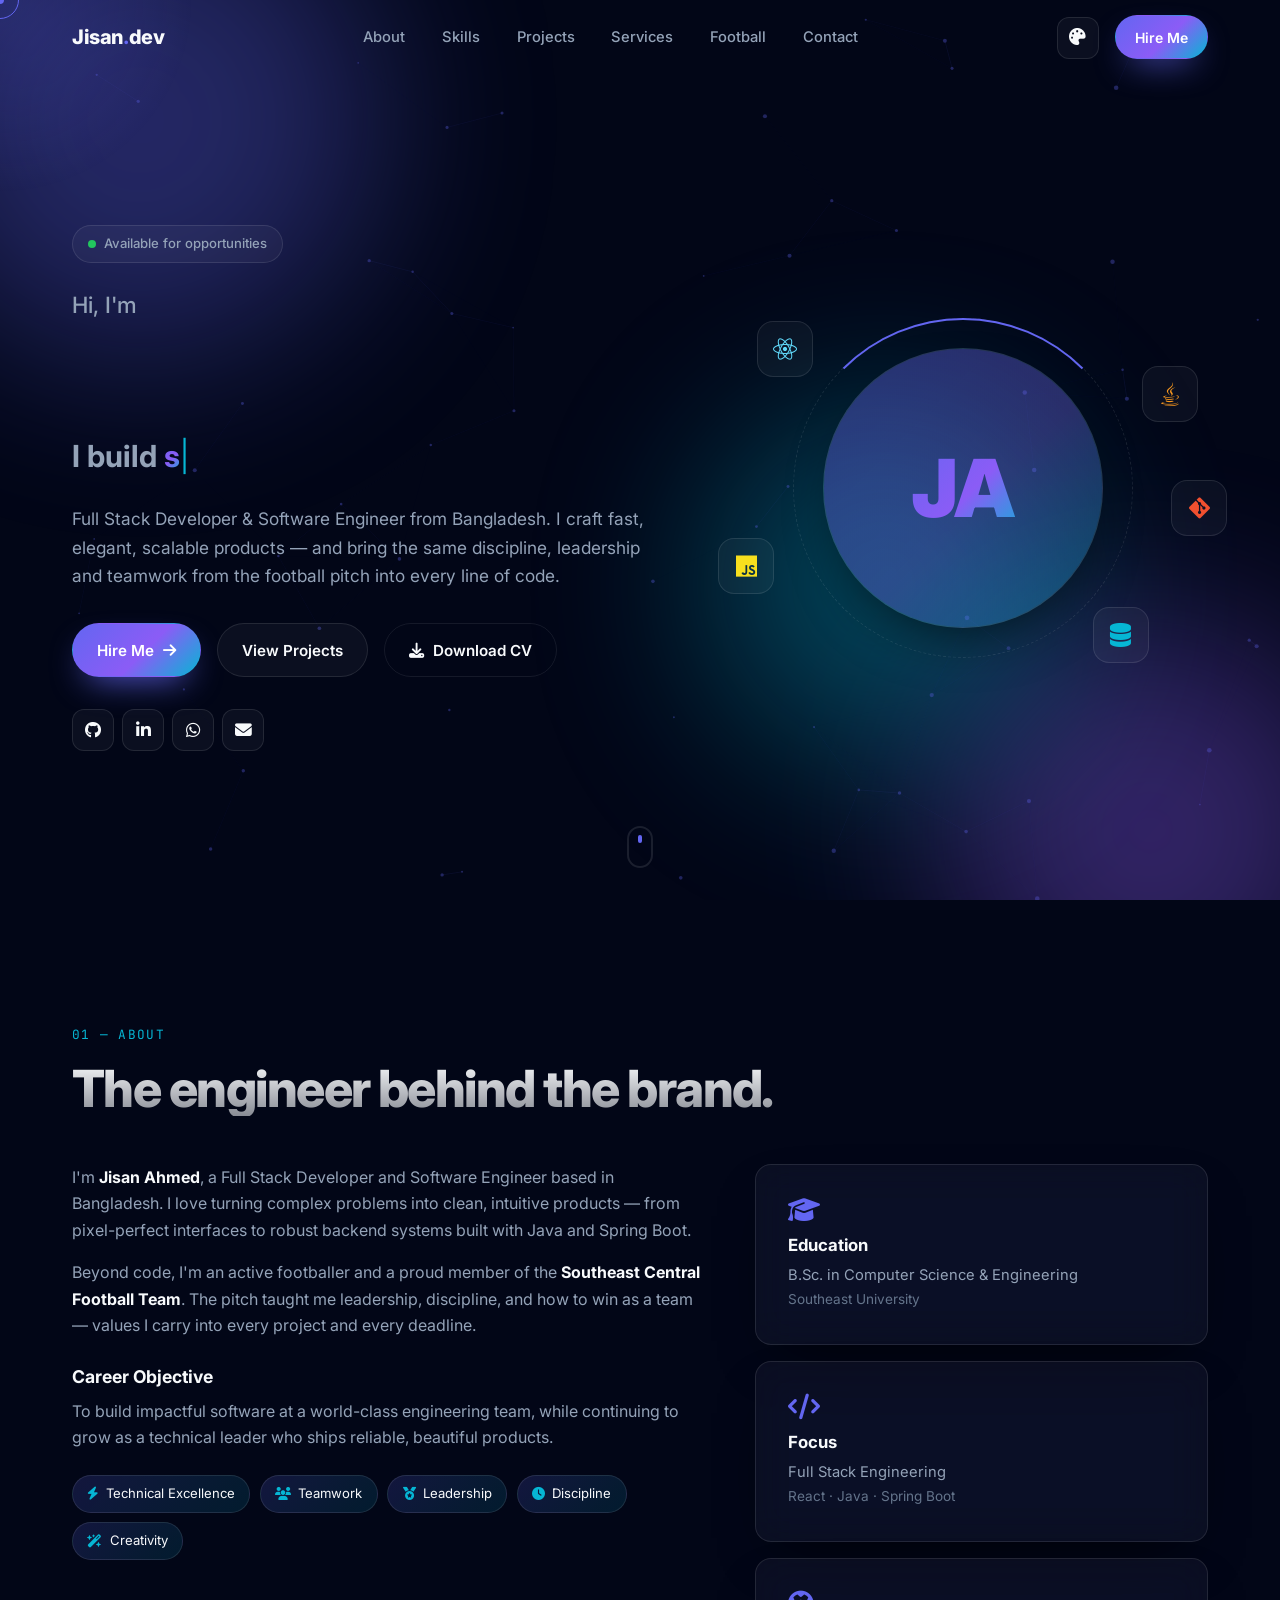
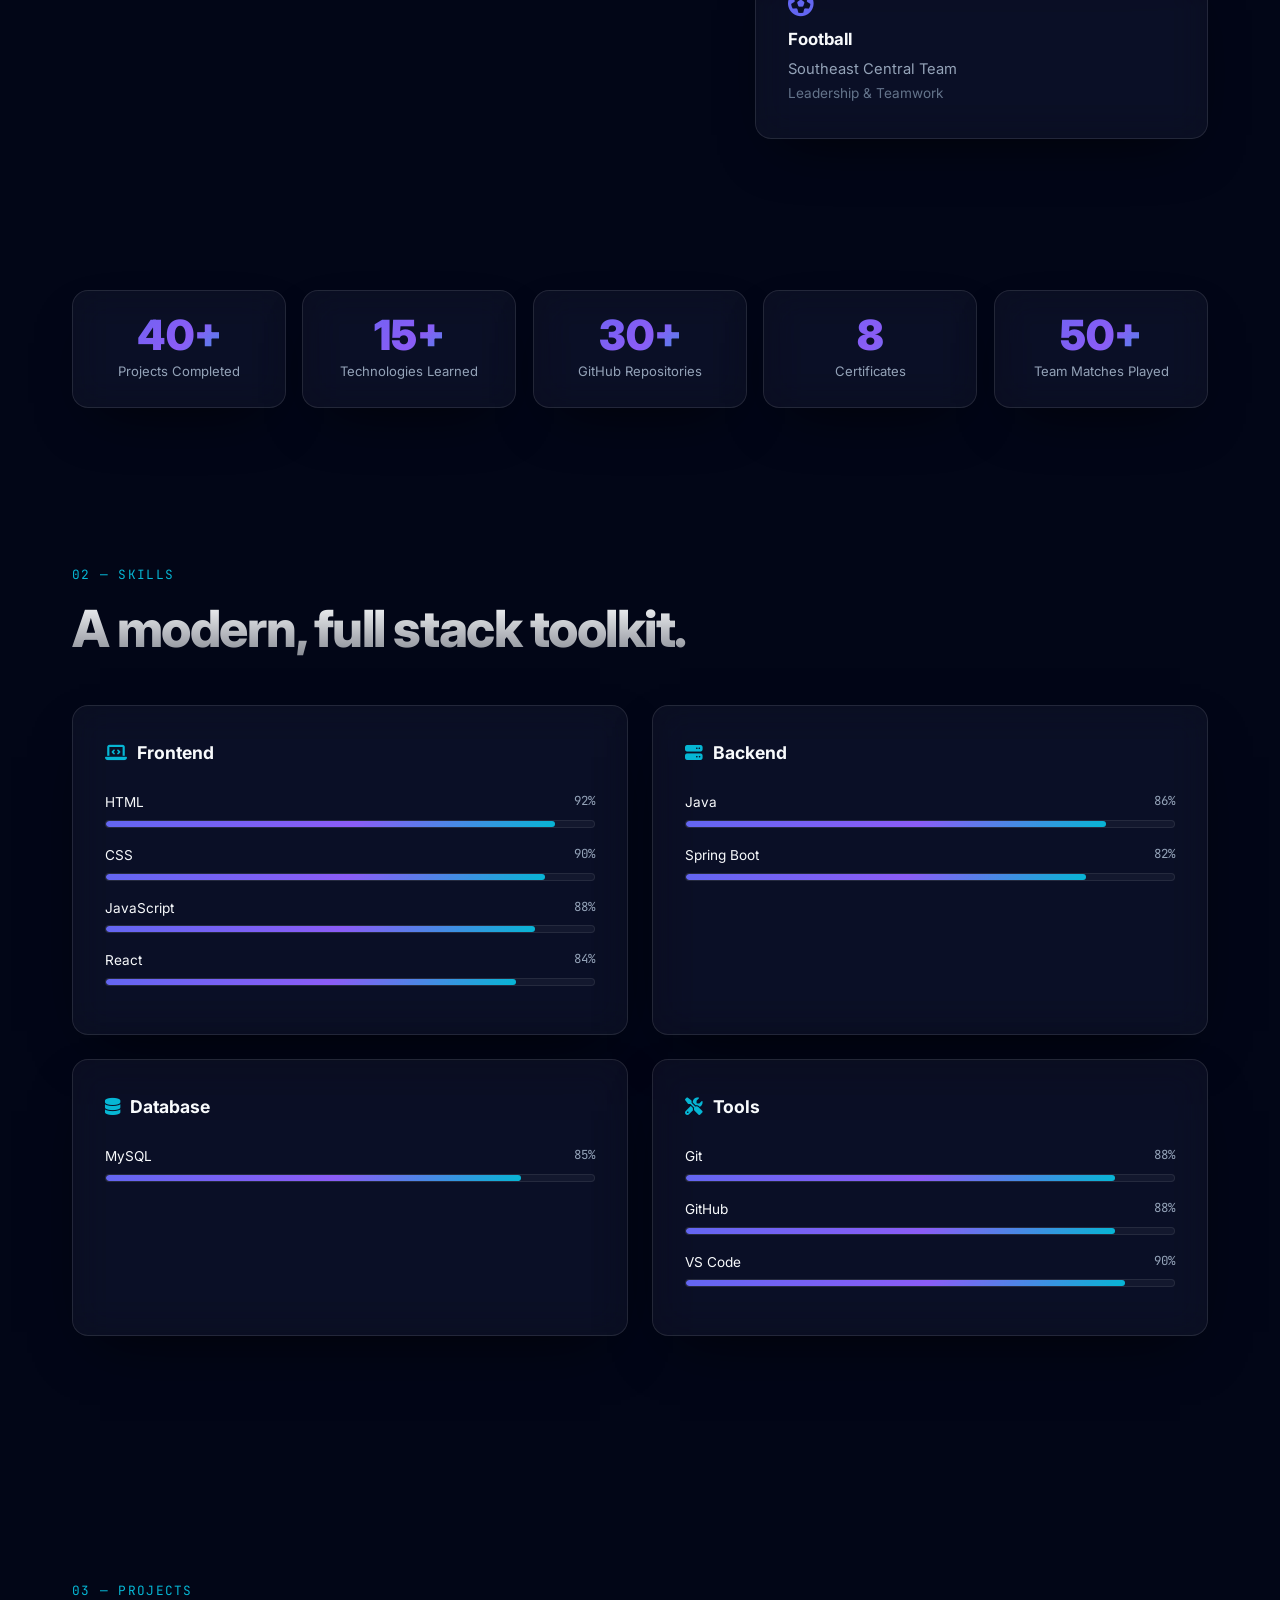
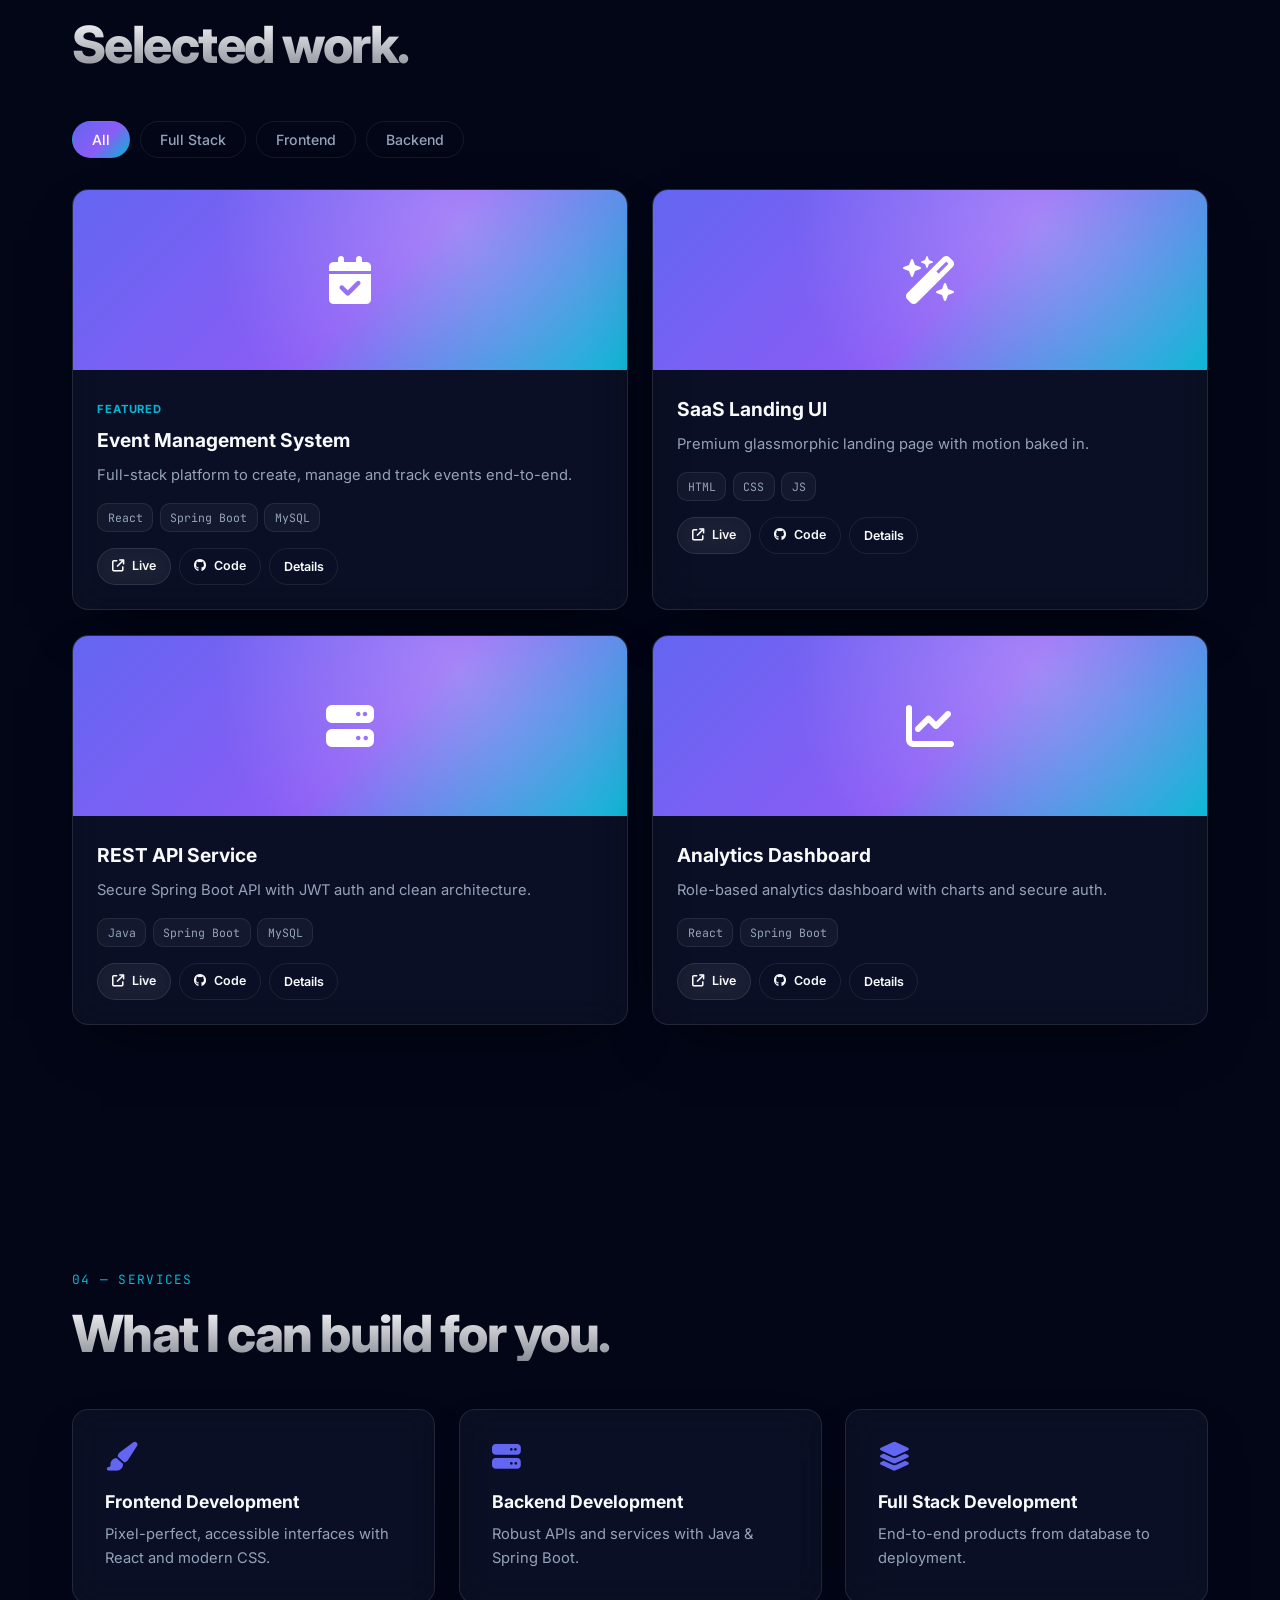
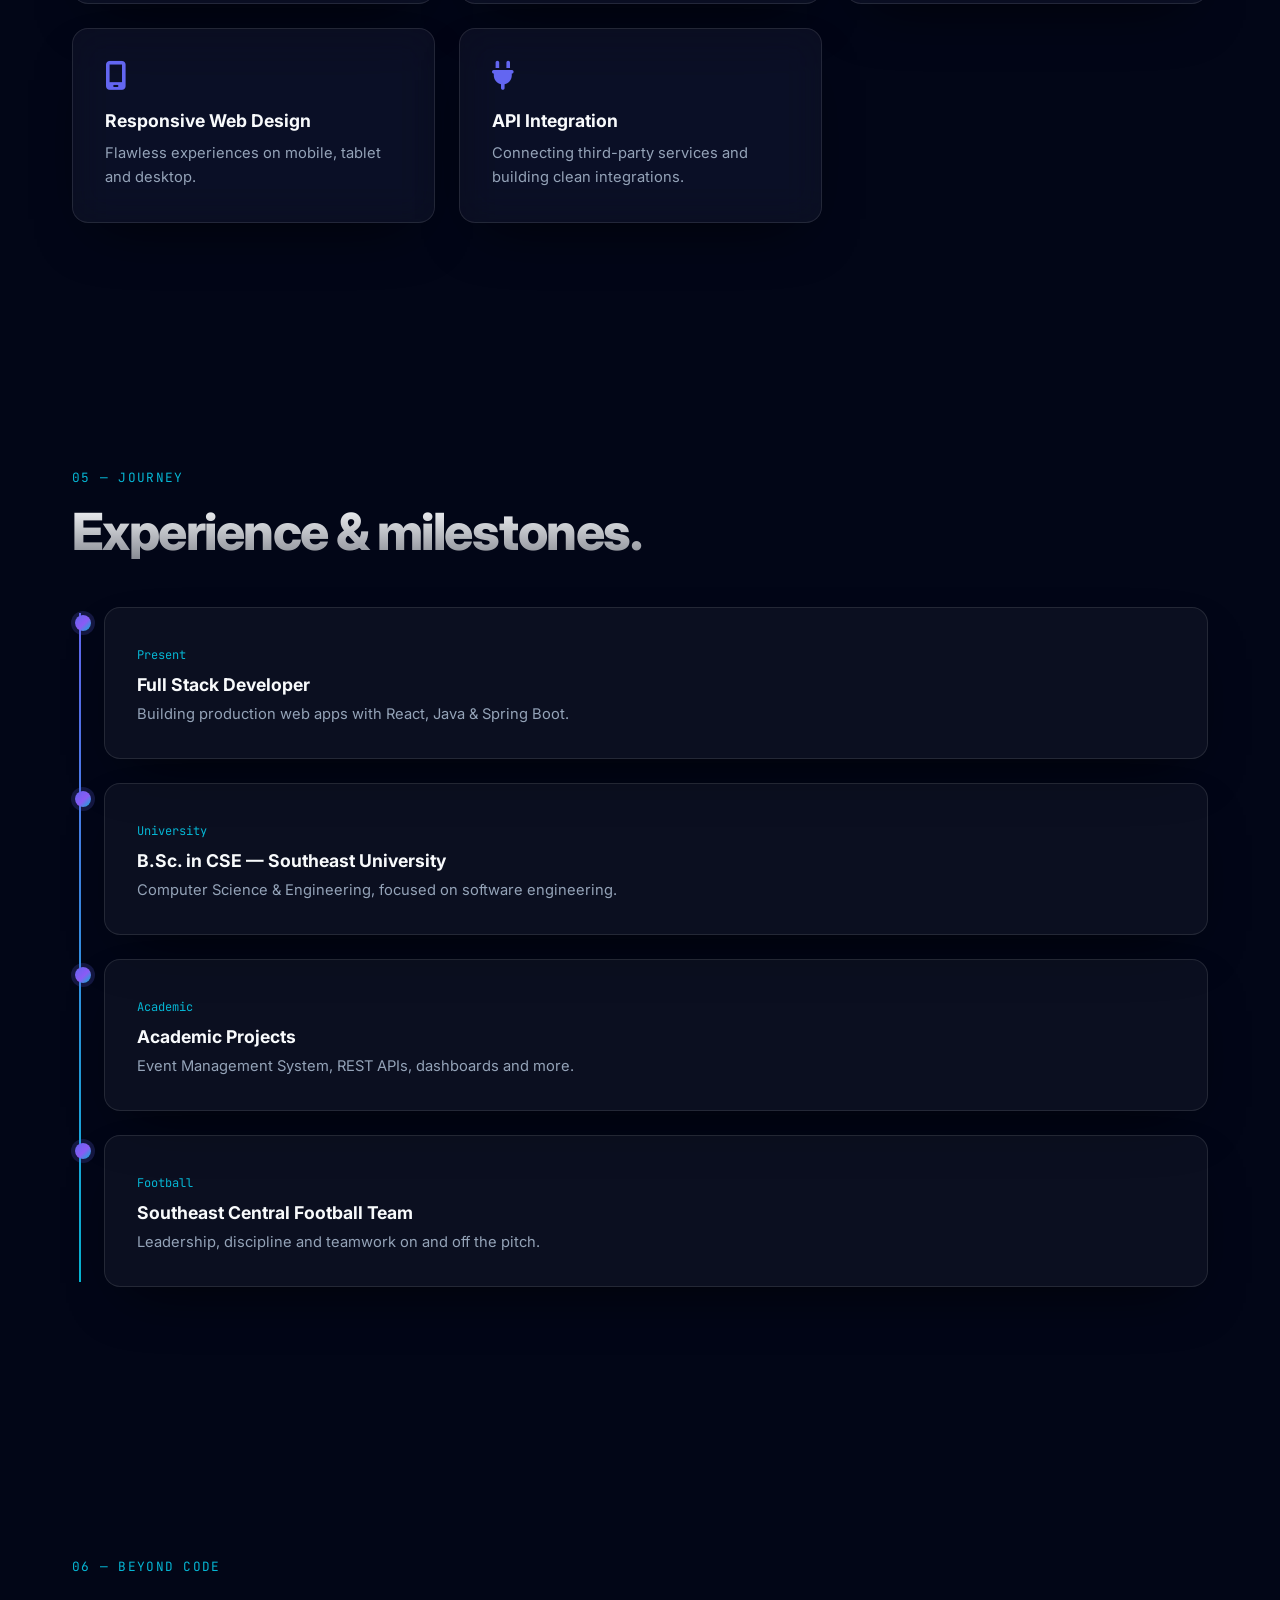
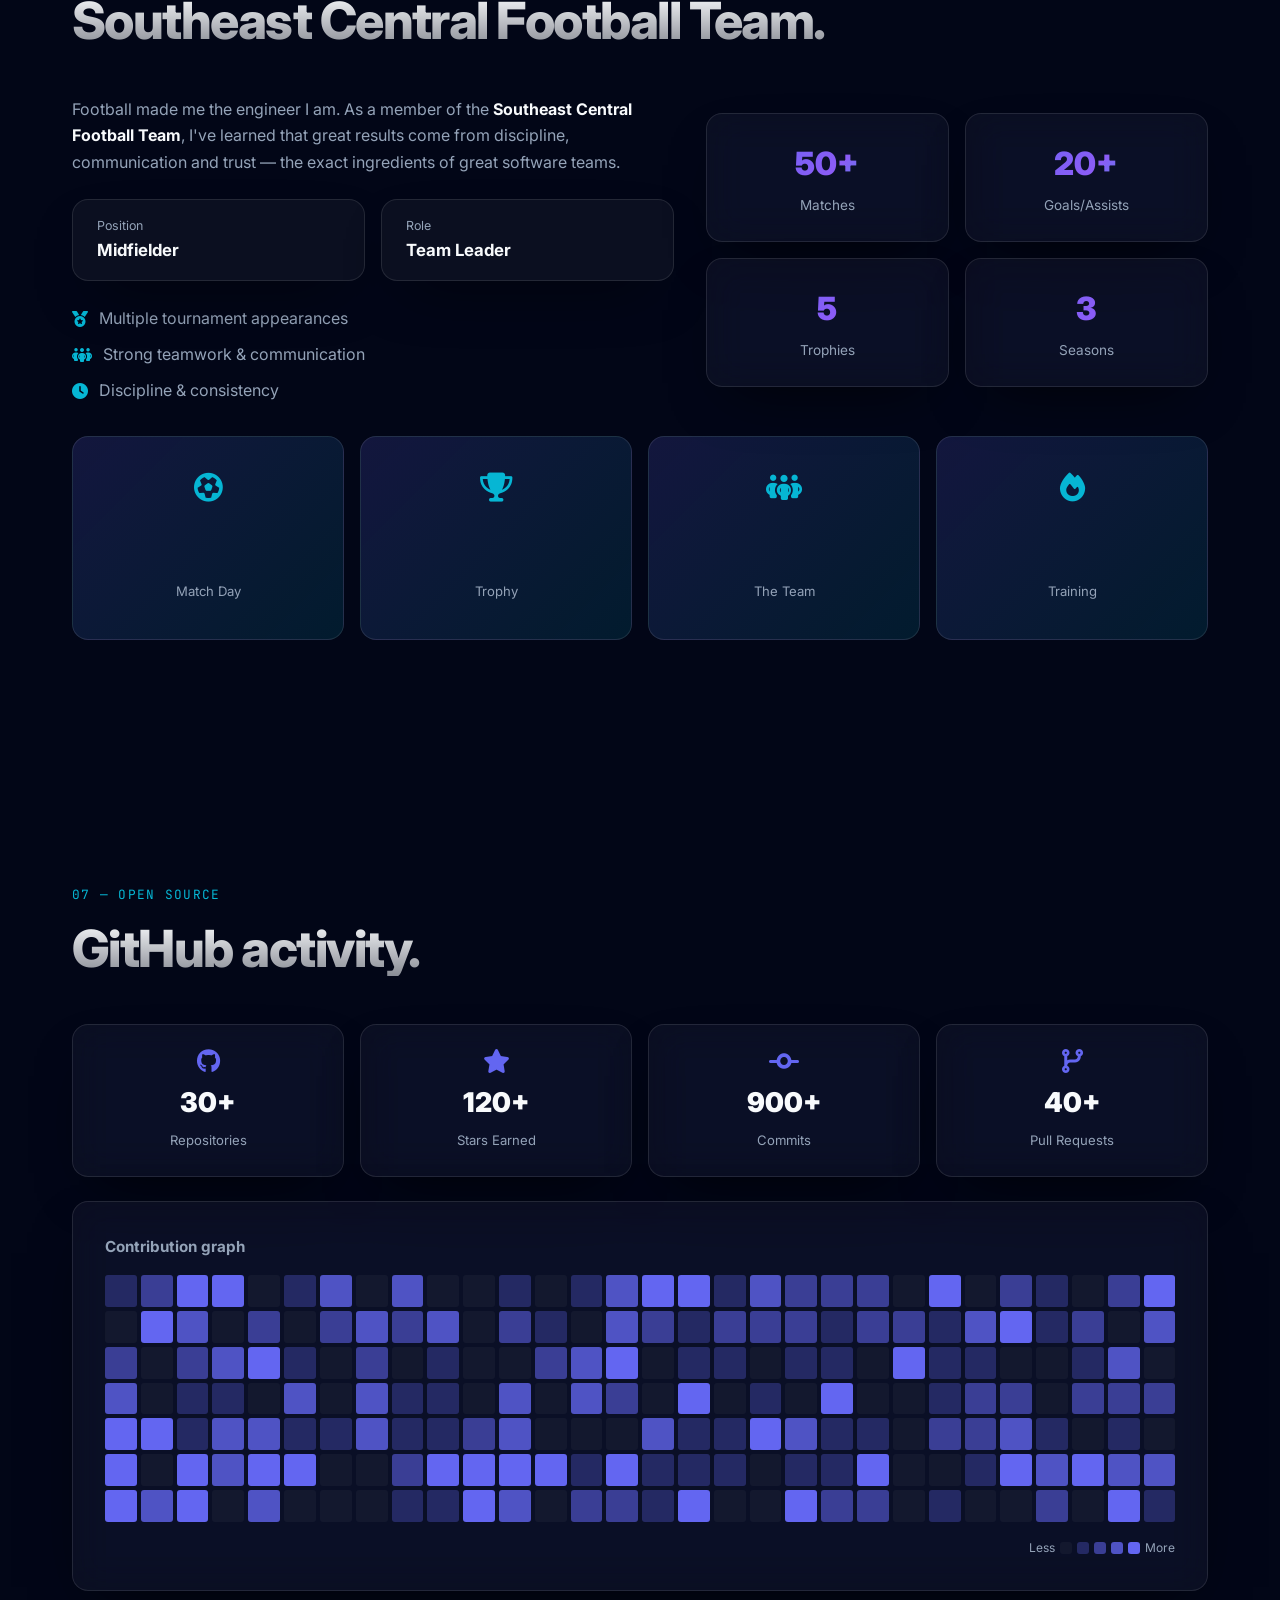
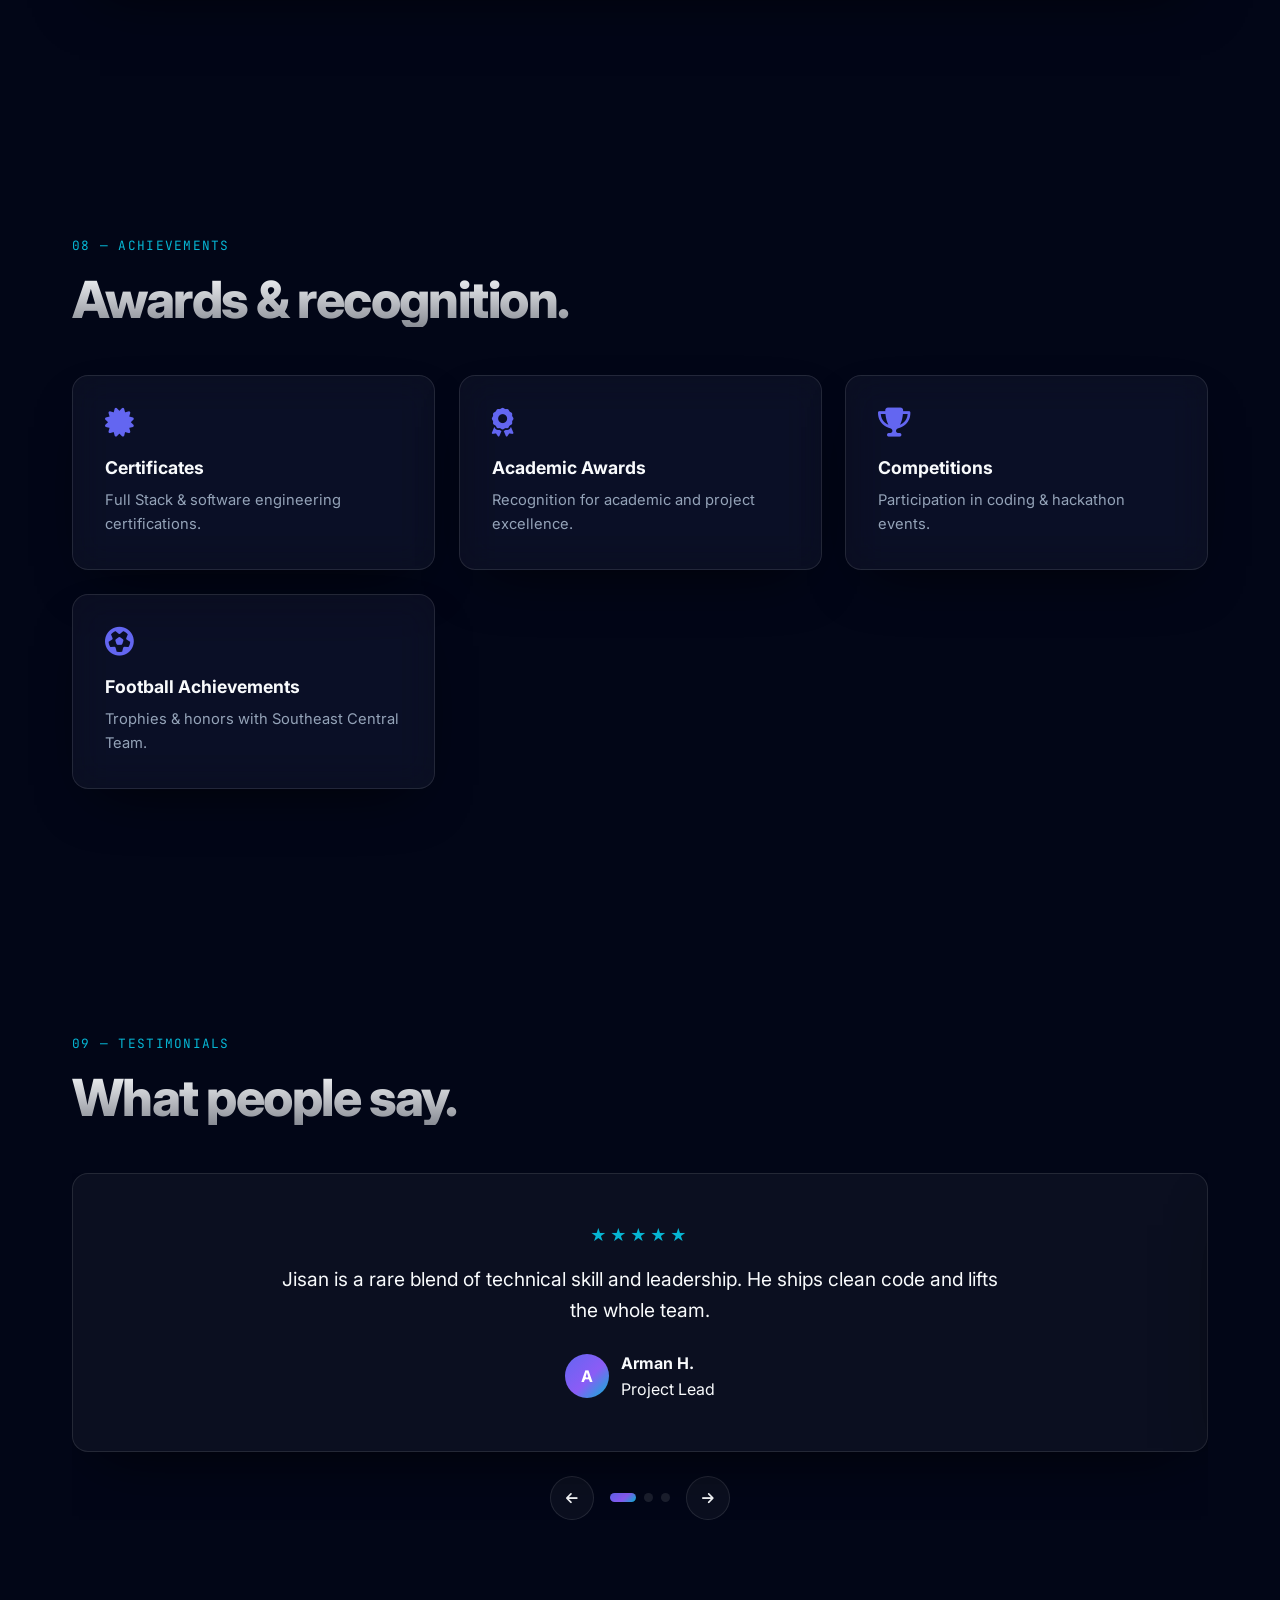
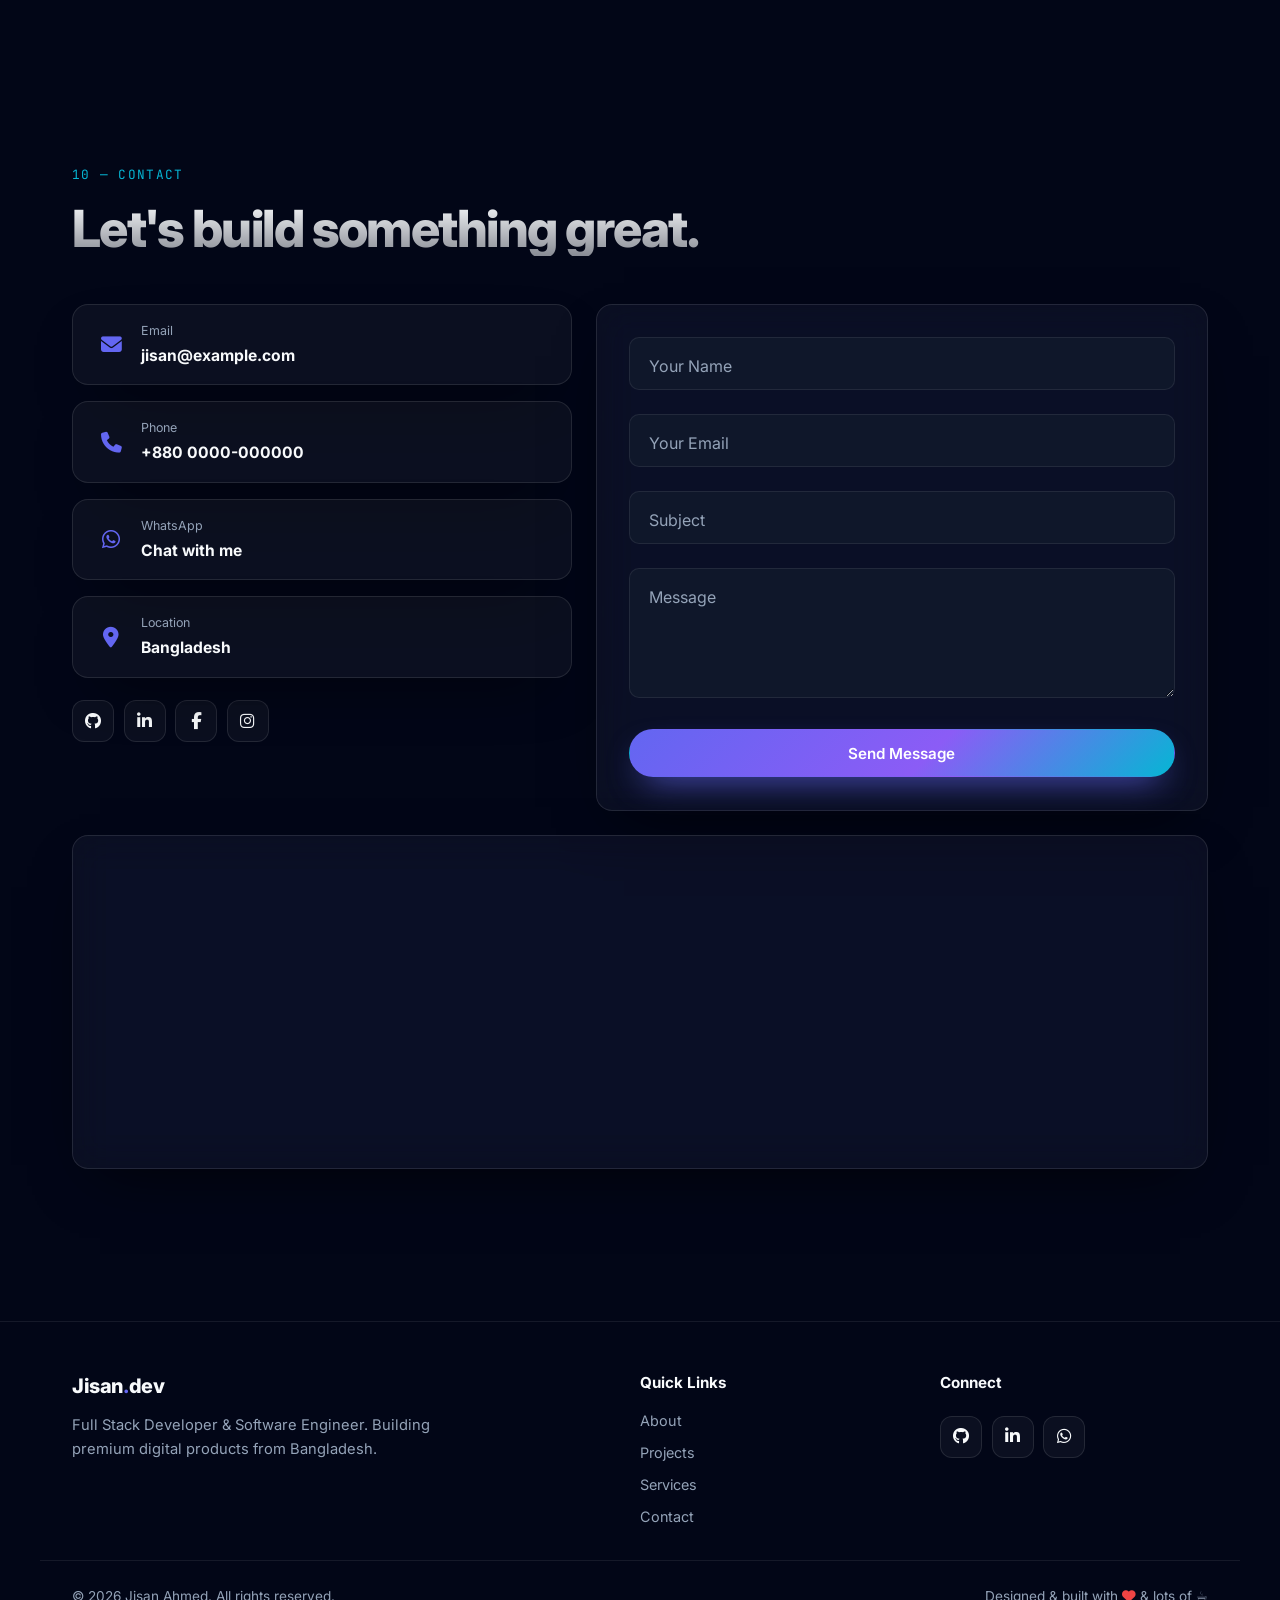
==== commit 5359e574: "feat: premium full-stack portfolio for Jisan Ahmed - Glassmorphic, futuristic dark UI inspired by Ap" ====
--- a/index.html
+++ b/index.html
@@ -3,496 +3,668 @@
 <head>
   <meta charset="UTF-8" />
   <meta name="viewport" content="width=device-width, initial-scale=1.0" />
-  <title>MD Jisan Ahmed — Frontend Developer & Football Champion</title>
-  <meta name="description" content="MD Jisan Ahmed — CSE student at Southeast University. Frontend developer who codes clean interfaces and wins football championships." />
-
-  <!-- === FONTS: Google Fonts (Space Grotesk / DM Sans / Fira Code) === -->
+
+  <!-- === SEO === -->
+  <title>Jisan Ahmed — Full Stack Developer & Software Engineer</title>
+  <meta name="description" content="Jisan Ahmed — Full Stack Developer & Software Engineer from Bangladesh. Building premium web experiences. Member of Southeast Central Football Team." />
+  <meta name="author" content="Jisan Ahmed" />
+  <meta name="keywords" content="Jisan Ahmed, Full Stack Developer, Software Engineer, React, Spring Boot, Java, Bangladesh, Portfolio" />
+  <meta name="theme-color" content="#020617" />
+  <!-- Open Graph -->
+  <meta property="og:type" content="website" />
+  <meta property="og:title" content="Jisan Ahmed — Full Stack Developer & Software Engineer" />
+  <meta property="og:description" content="Premium portfolio of Jisan Ahmed — engineer, leader, footballer." />
+  <meta name="twitter:card" content="summary_large_image" />
+
+  <!-- === FONTS: Inter === -->
   <link rel="preconnect" href="https://fonts.googleapis.com" />
   <link rel="preconnect" href="https://fonts.gstatic.com" crossorigin />
-  <link href="https://fonts.googleapis.com/css2?family=Space+Grotesk:wght@400;500;700&display=swap&family=DM+Sans:wght@400;500&family=Fira+Code:wght@400;500" rel="stylesheet" />
-  <link href="https://fonts.googleapis.com/css2?family=Space+Grotesk:wght@400;500;700;800&family=DM+Sans:wght@400;500&family=Fira+Code:wght@400;500&display=swap" rel="stylesheet" />
+  <link href="https://fonts.googleapis.com/css2?family=Inter:wght@400;500;600;700;800;900&family=JetBrains+Mono:wght@400;500&display=swap" rel="stylesheet" />
 
   <!-- === ICONS: Font Awesome 6 === -->
   <link rel="stylesheet" href="https://cdnjs.cloudflare.com/ajax/libs/font-awesome/6.5.1/css/all.min.css" />
 
   <!-- === STYLES === -->
-  <link rel="stylesheet" href="assets/css/style.css" />
-  <link rel="stylesheet" href="assets/css/animations.css" />
+  <link rel="stylesheet" href="style.css" />
 </head>
 <body>
 
   <!-- ============================================================= -->
-  <!-- === LOADER === -->
+  <!-- LOADING SCREEN -->
   <!-- ============================================================= -->
-  <div id="loader" class="loader" aria-hidden="true">
-    <div class="loader__inner">
-      <!-- Football pitch center circle drawn with SVG stroke animation -->
-      <svg class="loader__pitch" viewBox="0 0 120 120" width="120" height="120">
-        <circle class="loader__circle" cx="60" cy="60" r="50" />
-        <line class="loader__line" x1="60" y1="0" x2="60" y2="120" />
-      </svg>
-      <span class="loader__mark">JA</span>
+  <div id="loader" class="loader">
+    <div class="loader__brand">
+      <span class="loader__logo">JA</span>
+      <span class="loader__ring"></span>
     </div>
     <div class="loader__bar"><span class="loader__fill"></span></div>
+    <span class="loader__pct">0%</span>
   </div>
 
-  <!-- === SCROLL PROGRESS BAR (2px indigo line, top of viewport) === -->
+  <!-- Scroll progress + custom cursor + mouse glow -->
   <div id="scroll-progress" class="scroll-progress"></div>
-
-  <!-- === CUSTOM CURSOR (dot + spring-follow ring) === -->
-  <div id="cursor-dot" class="cursor-dot"></div>
-  <div id="cursor-ring" class="cursor-ring"></div>
+  <div id="cursor" class="cursor"></div>
+  <div id="cursor-glow" class="cursor-glow"></div>
+  <div id="mouse-glow" class="mouse-glow" aria-hidden="true"></div>
+
+  <!-- Animated particle canvas (fixed background) -->
+  <canvas id="particles" class="particles" aria-hidden="true"></canvas>
+  <!-- Decorative gradient orbs -->
+  <div class="bg-orbs" aria-hidden="true">
+    <span class="orb orb--1"></span>
+    <span class="orb orb--2"></span>
+    <span class="orb orb--3"></span>
+  </div>
 
   <!-- ============================================================= -->
-  <!-- === NAVBAR === -->
+  <!-- NAVBAR -->
   <!-- ============================================================= -->
   <header id="navbar" class="navbar">
-    <div class="navbar__wrap">
-      <a href="#hero" class="navbar__logo">jisan.dev</a>
-
-      <nav class="navbar__links" aria-label="Primary">
-        <a href="#about">About</a>
-        <a href="#skills">Skills</a>
-        <a href="#projects">Projects</a>
-        <a href="#wins">Wins</a>
-        <a href="#contact">Contact</a>
+    <div class="container navbar__wrap">
+      <a href="#hero" class="navbar__logo">Jisan<span>.</span>dev</a>
+
+      <nav class="navbar__links" id="nav-links" aria-label="Primary">
+        <a href="#about" class="nav-link">About</a>
+        <a href="#skills" class="nav-link">Skills</a>
+        <a href="#projects" class="nav-link">Projects</a>
+        <a href="#services" class="nav-link">Services</a>
+        <a href="#football" class="nav-link">Football</a>
+        <a href="#contact" class="nav-link">Contact</a>
+        <span class="nav-indicator" id="nav-indicator"></span>
       </nav>
 
       <div class="navbar__actions">
-        <button id="theme-toggle" class="icon-btn theme-toggle" aria-label="Toggle theme">
-          <i class="fa-solid fa-moon"></i>
+        <!-- Theme customizer trigger -->
+        <button id="theme-btn" class="icon-btn" aria-label="Customize theme" title="Themes">
+          <i class="fa-solid fa-palette"></i>
         </button>
-        <a href="cv.html" target="_blank" rel="noopener" class="btn btn--solid btn--sm">Open CV</a>
-        <button id="hamburger" class="hamburger" aria-label="Open menu" aria-expanded="false">
+        <a href="#contact" class="btn btn--primary btn--sm magnetic">Hire Me</a>
+        <button id="hamburger" class="hamburger" aria-label="Toggle menu" aria-expanded="false">
           <span></span><span></span><span></span>
         </button>
       </div>
     </div>
   </header>
 
-  <!-- === MOBILE FULLSCREEN OVERLAY MENU === -->
+  <!-- Mobile menu -->
   <div id="mobile-menu" class="mobile-menu" aria-hidden="true">
     <nav class="mobile-menu__links">
       <a href="#about">About</a>
       <a href="#skills">Skills</a>
       <a href="#projects">Projects</a>
-      <a href="#wins">Wins</a>
+      <a href="#services">Services</a>
+      <a href="#football">Football</a>
+      <a href="#achievements">Achievements</a>
       <a href="#contact">Contact</a>
-      <a href="cv.html" target="_blank" rel="noopener" class="mobile-menu__cv">Open CV</a>
     </nav>
   </div>
 
+  <!-- Theme customizer panel -->
+  <aside id="theme-panel" class="theme-panel" aria-hidden="true">
+    <h4 class="theme-panel__title"><i class="fa-solid fa-palette"></i> Themes</h4>
+    <button class="theme-opt" data-theme-set="dark"><span class="dot dot--dark"></span> Dark Mode</button>
+    <button class="theme-opt" data-theme-set="light"><span class="dot dot--light"></span> Light Mode</button>
+    <button class="theme-opt" data-theme-set="purple"><span class="dot dot--purple"></span> Purple Neon</button>
+    <button class="theme-opt" data-theme-set="blue"><span class="dot dot--blue"></span> Blue Professional</button>
+  </aside>
+
   <main>
 
     <!-- ============================================================= -->
-    <!-- === HERO === -->
+    <!-- HERO -->
     <!-- ============================================================= -->
     <section id="hero" class="hero">
-      <!-- Football field grid texture (SVG, very low opacity) -->
-      <div class="hero__pitch" aria-hidden="true">
-        <svg width="100%" height="100%" preserveAspectRatio="xMidYMid slice" viewBox="0 0 1200 800">
-          <defs>
-            <pattern id="pitch-grid" width="120" height="120" patternUnits="userSpaceOnUse">
-              <path d="M120 0 L0 0 0 120" fill="none" stroke="#ffffff" stroke-width="1" />
-            </pattern>
-          </defs>
-          <rect width="1200" height="800" fill="url(#pitch-grid)" />
-          <!-- pitch markings -->
-          <rect x="40" y="40" width="1120" height="720" fill="none" stroke="#ffffff" stroke-width="1.5" />
-          <line x1="600" y1="40" x2="600" y2="760" stroke="#ffffff" stroke-width="1.5" />
-          <circle cx="600" cy="400" r="120" fill="none" stroke="#ffffff" stroke-width="1.5" />
-          <circle cx="600" cy="400" r="4" fill="#ffffff" />
-          <rect x="40" y="250" width="150" height="300" fill="none" stroke="#ffffff" stroke-width="1.5" />
-          <rect x="1010" y="250" width="150" height="300" fill="none" stroke="#ffffff" stroke-width="1.5" />
-        </svg>
-      </div>
-
-      <!-- Particle canvas (handled by canvas.js) -->
-      <canvas id="particles" class="hero__canvas" aria-hidden="true"></canvas>
-
-      <div class="hero__inner">
-        <!-- LEFT: text -->
-        <div class="hero__left">
-          <span class="eyebrow reveal"><span class="pulse-dot"></span>// available for opportunities</span>
+      <div class="container hero__inner">
+        <div class="hero__content">
+          <span class="badge reveal"><span class="badge__dot"></span> Available for opportunities</span>
 
           <h1 class="hero__title">
-            <span class="hero__line" data-text="MD Jisan"></span>
-            <span class="hero__line hero__line--grad" data-text="Ahmed."></span>
+            <span class="hero__hi reveal">Hi, I'm</span>
+            <span class="hero__name" id="hero-name" data-text="Jisan Ahmed"></span>
           </h1>
 
           <p class="hero__role reveal">
-            <span class="hero__role-key">const role = </span>
-            <span class="hero__role-val">"<span id="typed"></span>"</span><span class="type-cursor">|</span>
+            <span class="hero__role-static">I build</span>
+            <span class="hero__typed" id="typed"></span><span class="type-caret">|</span>
           </p>
 
-          <p class="hero__bio reveal">Building clean interfaces. Winning on the pitch.</p>
+          <p class="hero__desc reveal">
+            Full Stack Developer &amp; Software Engineer from Bangladesh. I craft fast, elegant,
+            scalable products — and bring the same discipline, leadership and teamwork from the
+            football pitch into every line of code.
+          </p>
 
           <div class="hero__cta reveal">
-            <a href="#projects" class="btn btn--solid">See My Work <i class="fa-solid fa-arrow-right"></i></a>
-            <a href="cv.html" target="_blank" rel="noopener" class="btn btn--ghost"><i class="fa-solid fa-download"></i> Download CV</a>
+            <a href="#contact" class="btn btn--primary magnetic">Hire Me <i class="fa-solid fa-arrow-right"></i></a>
+            <a href="#projects" class="btn btn--glass magnetic">View Projects</a>
+            <a href="#" class="btn btn--ghost magnetic"><i class="fa-solid fa-download"></i> Download CV</a>
           </div>
 
           <div class="hero__socials reveal">
             <a href="#" class="icon-btn" aria-label="GitHub" data-brand="github"><i class="fa-brands fa-github"></i></a>
             <a href="#" class="icon-btn" aria-label="LinkedIn" data-brand="linkedin"><i class="fa-brands fa-linkedin-in"></i></a>
-            <a href="#" class="icon-btn" aria-label="Facebook" data-brand="facebook"><i class="fa-brands fa-facebook-f"></i></a>
-            <a href="#" class="icon-btn" aria-label="Instagram" data-brand="instagram"><i class="fa-brands fa-instagram"></i></a>
-            <a href="mailto:mdjisanahmeddorjoy@gmail.com" class="icon-btn" aria-label="Email" data-brand="email"><i class="fa-solid fa-envelope"></i></a>
-          </div>
-        </div>
-
-        <!-- RIGHT: hexagon visual -->
-        <div class="hero__right reveal">
-          <div class="hex-stage">
-            <div class="hex-border"></div>
-            <div class="hex">
-              <div class="hex__img">JA</div>
-            </div>
-
-            <!-- Floating stat pills -->
-            <span class="float-pill float-pill--a">3× Champion 🏆</span>
-            <span class="float-pill float-pill--b">9 Semesters</span>
-            <span class="float-pill float-pill--c">5+ Languages</span>
-            <span class="float-pill float-pill--d">CSE 🎓</span>
-          </div>
-        </div>
-      </div>
-
-      <!-- Scroll indicator -->
-      <a href="#about" class="scroll-indicator" aria-label="Scroll down">
-        <span class="scroll-indicator__line"></span>
-        <span class="scroll-indicator__txt">scroll</span>
-      </a>
-    </section>
-
-    <!-- ============================================================= -->
-    <!-- === ABOUT === -->
-    <!-- ============================================================= -->
-    <section id="about" class="section about">
-      <p class="section__eyebrow reveal">// 01 — about</p>
-
-      <div class="about__grid">
-        <!-- LEFT card -->
-        <aside class="about__card reveal">
-          <div class="hex hex--sm">
-            <div class="hex__img">JA</div>
-          </div>
-          <h3 class="about__card-name">MD Jisan Ahmed</h3>
-          <p class="about__card-uni">Southeast University</p>
-          <span class="status-chip"><span class="status-chip__dot"></span>Open to opportunities</span>
-          <div class="about__tags">
-            <span class="tag">⚽ Footballer</span>
-            <span class="tag">💻 Developer</span>
-            <span class="tag">🎨 Designer</span>
-            <span class="tag">☕ Coffee Addict</span>
-          </div>
-        </aside>
-
-        <!-- RIGHT content -->
-        <div class="about__content">
-          <h2 class="section__title reveal">The person behind the code.</h2>
-          <p class="about__bio reveal">
-            I'm Jisan — a CSE student at Southeast University who lives at the intersection of logic
-            and creativity. I write code that works and play football that wins. Currently in my 3rd
-            year, building projects that solve real problems.
-          </p>
-
-          <div class="metrics">
-            <div class="metric-card reveal">
-              <span class="metric-card__num" data-count="1" data-suffix="+">0</span>
-              <span class="metric-card__label">Coding Years</span>
-            </div>
-            <div class="metric-card metric-card--gold reveal">
-              <span class="metric-card__num" data-count="3" data-suffix="">0</span>
-              <span class="metric-card__label">Championships</span>
-            </div>
-            <div class="metric-card reveal">
-              <span class="metric-card__num" data-count="9" data-suffix="">0</span>
-              <span class="metric-card__label">Semesters</span>
-            </div>
-            <div class="metric-card reveal">
-              <span class="metric-card__num" data-count="5" data-suffix="+">0</span>
-              <span class="metric-card__label">Technologies</span>
-            </div>
-          </div>
-        </div>
-      </div>
-    </section>
-
-    <!-- ============================================================= -->
-    <!-- === SKILLS === -->
-    <!-- ============================================================= -->
-    <section id="skills" class="section skills">
-      <p class="section__eyebrow reveal">// 02 — skills</p>
-      <h2 class="section__title reveal">What's in my stack.</h2>
-
-      <!-- Infinite tickers (two directions) -->
-      <div class="ticker reveal">
-        <div class="ticker__track ticker__track--left">
-          <!-- duplicated content for seamless loop -->
-          <span>C</span><span>C++</span><span>Java</span><span>Python</span><span>JavaScript</span><span>HTML</span><span>CSS</span><span>Figma</span><span>Git</span>
-          <span>C</span><span>C++</span><span>Java</span><span>Python</span><span>JavaScript</span><span>HTML</span><span>CSS</span><span>Figma</span><span>Git</span>
-        </div>
-      </div>
-      <div class="ticker reveal">
-        <div class="ticker__track ticker__track--right">
-          <span>GitHub</span><span>VS Code</span><span>Figma</span><span>CSS</span><span>HTML</span><span>JavaScript</span><span>Python</span><span>Java</span>
-          <span>GitHub</span><span>VS Code</span><span>Figma</span><span>CSS</span><span>HTML</span><span>JavaScript</span><span>Python</span><span>Java</span>
-        </div>
-      </div>
-
-      <!-- Three skill cards -->
-      <div class="skills__cards">
-        <!-- Languages -->
-        <div class="skill-card reveal">
-          <h3 class="skill-card__title"><i class="fa-solid fa-code"></i> Languages</h3>
-          <div class="bar" data-level="85"><span class="bar__label">C / C++</span><span class="bar__track"><span class="bar__fill"></span></span></div>
-          <div class="bar" data-level="80"><span class="bar__label">Java</span><span class="bar__track"><span class="bar__fill"></span></span></div>
-          <div class="bar" data-level="75"><span class="bar__label">Python</span><span class="bar__track"><span class="bar__fill"></span></span></div>
-          <div class="bar" data-level="88"><span class="bar__label">JavaScript</span><span class="bar__track"><span class="bar__fill"></span></span></div>
-        </div>
-
-        <!-- Frontend -->
-        <div class="skill-card reveal">
-          <h3 class="skill-card__title"><i class="fa-solid fa-laptop-code"></i> Frontend</h3>
-          <div class="bar" data-level="92"><span class="bar__label">HTML</span><span class="bar__track"><span class="bar__fill"></span></span></div>
-          <div class="bar" data-level="90"><span class="bar__label">CSS</span><span class="bar__track"><span class="bar__fill"></span></span></div>
-          <div class="bar" data-level="86"><span class="bar__label">JavaScript</span><span class="bar__track"><span class="bar__fill"></span></span></div>
-          <div class="bar" data-level="78"><span class="bar__label">Responsive UI</span><span class="bar__track"><span class="bar__fill"></span></span></div>
-        </div>
-
-        <!-- Tools -->
-        <div class="skill-card reveal">
-          <h3 class="skill-card__title"><i class="fa-solid fa-screwdriver-wrench"></i> Tools</h3>
-          <div class="bar" data-level="85"><span class="bar__label">Git / GitHub</span><span class="bar__track"><span class="bar__fill"></span></span></div>
-          <div class="bar" data-level="88"><span class="bar__label">VS Code</span><span class="bar__track"><span class="bar__fill"></span></span></div>
-          <div class="bar" data-level="80"><span class="bar__label">Figma</span><span class="bar__track"><span class="bar__fill"></span></span></div>
-
-          <div class="learning">
-            <span class="learning__title">Currently Learning</span>
-            <div class="learning__badges">
-              <span class="shimmer-badge">React</span>
-              <span class="shimmer-badge">Node.js</span>
-              <span class="shimmer-badge">Django</span>
-            </div>
-          </div>
-        </div>
-      </div>
-    </section>
-
-    <!-- ============================================================= -->
-    <!-- === PROJECTS === -->
-    <!-- ============================================================= -->
-    <section id="projects" class="section projects">
-      <p class="section__eyebrow reveal">// 03 — projects</p>
-      <h2 class="section__title reveal">Things I've shipped.</h2>
-
-      <!-- Filter tabs -->
-      <div class="filters reveal">
-        <button class="filter is-active" data-filter="all">All</button>
-        <button class="filter" data-filter="web">Web</button>
-        <button class="filter" data-filter="progress">In Progress</button>
-      </div>
-
-      <div class="projects__grid">
-        <!-- CARD 1: Shipped -->
-        <article class="project-card reveal" data-category="web" data-tilt>
-          <div class="project-card__top">
-            <i class="fa-solid fa-folder project-card__folder"></i>
-            <div class="project-card__links">
-              <a href="#" aria-label="GitHub repo"><i class="fa-brands fa-github"></i></a>
-              <a href="#" aria-label="Live link"><i class="fa-solid fa-arrow-up-right-from-square"></i></a>
-            </div>
-          </div>
-          <span class="chip chip--green">Shipped ✓</span>
-          <h3 class="project-card__title">Event Management System</h3>
-          <p class="project-card__desc">Web application for creating and managing events end-to-end.</p>
-          <div class="project-card__tech">
-            <span class="mono-tag">HTML</span><span class="mono-tag">CSS</span><span class="mono-tag">JS</span>
-          </div>
-        </article>
-
-        <!-- CARD 2: In Progress -->
-        <article class="project-card reveal" data-category="progress" data-tilt>
-          <div class="project-card__top">
-            <i class="fa-solid fa-lock project-card__folder project-card__folder--amber"></i>
-            <div class="project-card__links">
-              <a href="#" aria-label="GitHub repo"><i class="fa-brands fa-github"></i></a>
-            </div>
-          </div>
-          <span class="chip chip--amber">Building...</span>
-          <h3 class="project-card__title">Portfolio Engine</h3>
-          <p class="project-card__desc">A reusable, theme-driven portfolio system with motion baked in.</p>
-          <div class="project-card__tech">
-            <span class="mono-tag">JS</span><span class="mono-tag">CSS</span>
-          </div>
-          <div class="progress-bar"><span style="width:60%"></span></div>
-        </article>
-
-        <!-- CARD 3: In Progress -->
-        <article class="project-card reveal" data-category="progress" data-tilt>
-          <div class="project-card__top">
-            <i class="fa-solid fa-lock project-card__folder project-card__folder--amber"></i>
-            <div class="project-card__links">
-              <a href="#" aria-label="GitHub repo"><i class="fa-brands fa-github"></i></a>
-            </div>
-          </div>
-          <span class="chip chip--amber">Building...</span>
-          <h3 class="project-card__title">Match Tracker</h3>
-          <p class="project-card__desc">Track football fixtures, scores and player stats in real time.</p>
-          <div class="project-card__tech">
-            <span class="mono-tag">React</span><span class="mono-tag">API</span>
-          </div>
-          <div class="progress-bar"><span style="width:35%"></span></div>
-        </article>
-      </div>
-
-      <a href="#" class="link-arrow reveal">View GitHub <i class="fa-solid fa-arrow-right"></i></a>
-    </section>
-
-    <!-- ============================================================= -->
-    <!-- === WINS (Achievements) === -->
-    <!-- ============================================================= -->
-    <section id="wins" class="section wins">
-      <p class="section__eyebrow reveal">// 04 — wins</p>
-      <h2 class="section__title reveal">On the pitch and off it.</h2>
-
-      <div class="wins__stat reveal">
-        <span class="wins__stat-num" data-count="3" data-suffix="×">0</span>
-        <span class="wins__stat-label">Champion</span>
-      </div>
-
-      <!-- Horizontal scrollable match-result cards -->
-      <div class="match-scroll">
-        <article class="match-card slide-left">
-          <span class="match-card__medal">🥇</span>
-          <div class="match-card__body">
-            <h3 class="match-card__title">Event Management System</h3>
-            <p class="match-card__sub">Built &amp; shipped a full event platform</p>
-          </div>
-          <span class="win-badge">WIN</span>
-        </article>
-
-        <article class="match-card slide-right">
-          <span class="match-card__medal">🏆</span>
-          <div class="match-card__body">
-            <h3 class="match-card__title">Intra-Dept Champion</h3>
-            <p class="match-card__sub">Won the department football title — twice (2×)</p>
-          </div>
-          <span class="win-badge">WIN</span>
-        </article>
-
-        <article class="match-card slide-left">
-          <span class="match-card__medal">🏅</span>
-          <div class="match-card__body">
-            <h3 class="match-card__title">Intra-Uni Champion</h3>
-            <p class="match-card__sub">University-wide football championship</p>
-          </div>
-          <span class="win-badge">WIN</span>
-        </article>
-
-        <article class="match-card slide-right">
-          <span class="match-card__medal">⚽</span>
-          <div class="match-card__body">
-            <h3 class="match-card__title">Central Team</h3>
-            <p class="match-card__sub">Selected for the university central football team</p>
-          </div>
-          <span class="win-badge">WIN</span>
-        </article>
-      </div>
-    </section>
-
-    <!-- ============================================================= -->
-    <!-- === CONTACT === -->
-    <!-- ============================================================= -->
-    <section id="contact" class="section contact">
-      <p class="section__eyebrow reveal">// 05 — contact</p>
-      <h2 class="section__title reveal">Let's build something.</h2>
-
-      <div class="contact__grid">
-        <!-- LEFT: info -->
-        <div class="contact__info">
-          <button id="copy-email" class="info-card reveal" type="button">
-            <i class="fa-solid fa-envelope info-card__icon"></i>
-            <div class="info-card__body">
-              <span class="info-card__label">Email <span id="copy-feedback" class="copy-feedback">Copied!</span></span>
-              <span class="info-card__value">mdjisanahmeddorjoy@gmail.com</span>
-            </div>
-            <i class="fa-regular fa-copy info-card__action"></i>
-          </button>
-
-          <div class="info-card reveal">
-            <i class="fa-solid fa-location-dot info-card__icon"></i>
-            <div class="info-card__body">
-              <span class="info-card__label">Location</span>
-              <span class="info-card__value">Dhaka, Bangladesh</span>
-            </div>
-          </div>
-
-          <div class="info-card reveal">
-            <i class="fa-solid fa-circle-check info-card__icon"></i>
-            <div class="info-card__body">
-              <span class="info-card__label">Availability</span>
-              <span class="info-card__value">🟢 Open to freelance &amp; collab</span>
-            </div>
-          </div>
-
-          <div class="contact__socials reveal">
-            <a href="#" class="icon-btn" aria-label="GitHub" data-brand="github"><i class="fa-brands fa-github"></i></a>
-            <a href="#" class="icon-btn" aria-label="LinkedIn" data-brand="linkedin"><i class="fa-brands fa-linkedin-in"></i></a>
-            <a href="#" class="icon-btn" aria-label="Facebook" data-brand="facebook"><i class="fa-brands fa-facebook-f"></i></a>
-            <a href="#" class="icon-btn" aria-label="Instagram" data-brand="instagram"><i class="fa-brands fa-instagram"></i></a>
-          </div>
-        </div>
-
-        <!-- RIGHT: form -->
-        <form id="contact-form" class="contact__form reveal" novalidate>
-          <div class="field">
-            <input type="text" id="name" name="name" required placeholder=" " />
-            <label for="name">Name</label>
-          </div>
-          <div class="field">
-            <input type="email" id="email" name="email" required placeholder=" " />
-            <label for="email">Email</label>
-          </div>
-          <div class="field">
-            <input type="text" id="subject" name="subject" required placeholder=" " />
-            <label for="subject">Subject</label>
-          </div>
-          <div class="field">
-            <textarea id="message" name="message" rows="5" required placeholder=" "></textarea>
-            <label for="message">Message</label>
-          </div>
-          <button type="submit" class="btn btn--solid btn--block" id="submit-btn">
-            <span class="btn__label">Send Message</span>
-            <span class="btn__spinner" aria-hidden="true"></span>
-            <span class="btn__check" aria-hidden="true"><i class="fa-solid fa-check"></i></span>
-          </button>
-        </form>
+            <a href="#" class="icon-btn" aria-label="WhatsApp" data-brand="whatsapp"><i class="fa-brands fa-whatsapp"></i></a>
+            <a href="mailto:jisan@example.com" class="icon-btn" aria-label="Email" data-brand="email"><i class="fa-solid fa-envelope"></i></a>
+          </div>
+        </div>
+
+        <!-- Profile visual + floating tech icons -->
+        <div class="hero__visual reveal" data-tilt>
+          <div class="hero__ring"></div>
+          <div class="hero__photo glass">
+            <span class="hero__photo-initials">JA</span>
+          </div>
+          <span class="float-icon float-icon--1"><i class="fa-brands fa-react"></i></span>
+          <span class="float-icon float-icon--2"><i class="fa-brands fa-java"></i></span>
+          <span class="float-icon float-icon--3"><i class="fa-brands fa-js"></i></span>
+          <span class="float-icon float-icon--4"><i class="fa-solid fa-database"></i></span>
+          <span class="float-icon float-icon--5"><i class="fa-brands fa-git-alt"></i></span>
+        </div>
+      </div>
+
+      <a href="#about" class="scroll-cue" aria-label="Scroll down"><span></span></a>
+    </section>
+
+    <!-- ============================================================= -->
+    <!-- ABOUT -->
+    <!-- ============================================================= -->
+    <section id="about" class="section">
+      <div class="container">
+        <header class="section__head reveal">
+          <span class="section__tag">01 — About</span>
+          <h2 class="section__title">The engineer behind the brand.</h2>
+        </header>
+
+        <div class="about__grid">
+          <div class="about__story reveal">
+            <p>
+              I'm <strong>Jisan Ahmed</strong>, a Full Stack Developer and Software Engineer based in
+              Bangladesh. I love turning complex problems into clean, intuitive products — from pixel-perfect
+              interfaces to robust backend systems built with Java and Spring Boot.
+            </p>
+            <p>
+              Beyond code, I'm an active footballer and a proud member of the
+              <strong>Southeast Central Football Team</strong>. The pitch taught me leadership, discipline,
+              and how to win as a team — values I carry into every project and every deadline.
+            </p>
+
+            <h3 class="about__sub">Career Objective</h3>
+            <p>
+              To build impactful software at a world-class engineering team, while continuing to grow as a
+              technical leader who ships reliable, beautiful products.
+            </p>
+
+            <div class="about__pills">
+              <span class="pill"><i class="fa-solid fa-bolt"></i> Technical Excellence</span>
+              <span class="pill"><i class="fa-solid fa-users"></i> Teamwork</span>
+              <span class="pill"><i class="fa-solid fa-medal"></i> Leadership</span>
+              <span class="pill"><i class="fa-solid fa-clock"></i> Discipline</span>
+              <span class="pill"><i class="fa-solid fa-wand-magic-sparkles"></i> Creativity</span>
+            </div>
+          </div>
+
+          <aside class="about__cards">
+            <div class="glass-card reveal" data-tilt>
+              <i class="fa-solid fa-graduation-cap glass-card__icon"></i>
+              <h4>Education</h4>
+              <p>B.Sc. in Computer Science &amp; Engineering<br /><span>Southeast University</span></p>
+            </div>
+            <div class="glass-card reveal" data-tilt>
+              <i class="fa-solid fa-code glass-card__icon"></i>
+              <h4>Focus</h4>
+              <p>Full Stack Engineering<br /><span>React · Java · Spring Boot</span></p>
+            </div>
+            <div class="glass-card reveal" data-tilt>
+              <i class="fa-solid fa-futbol glass-card__icon"></i>
+              <h4>Football</h4>
+              <p>Southeast Central Team<br /><span>Leadership &amp; Teamwork</span></p>
+            </div>
+          </aside>
+        </div>
+      </div>
+    </section>
+
+    <!-- ============================================================= -->
+    <!-- STATISTICS (animated counters) -->
+    <!-- ============================================================= -->
+    <section class="section section--tight">
+      <div class="container stats">
+        <div class="stat glass reveal"><span class="stat__num" data-count="40" data-suffix="+">0</span><span class="stat__label">Projects Completed</span></div>
+        <div class="stat glass reveal"><span class="stat__num" data-count="15" data-suffix="+">0</span><span class="stat__label">Technologies Learned</span></div>
+        <div class="stat glass reveal"><span class="stat__num" data-count="30" data-suffix="+">0</span><span class="stat__label">GitHub Repositories</span></div>
+        <div class="stat glass reveal"><span class="stat__num" data-count="8" data-suffix="">0</span><span class="stat__label">Certificates</span></div>
+        <div class="stat glass reveal"><span class="stat__num" data-count="50" data-suffix="+">0</span><span class="stat__label">Team Matches Played</span></div>
+      </div>
+    </section>
+
+    <!-- ============================================================= -->
+    <!-- SKILLS -->
+    <!-- ============================================================= -->
+    <section id="skills" class="section">
+      <div class="container">
+        <header class="section__head reveal">
+          <span class="section__tag">02 — Skills</span>
+          <h2 class="section__title">A modern, full stack toolkit.</h2>
+        </header>
+
+        <div class="skills__grid">
+          <!-- Frontend -->
+          <div class="glass-card skill-cat reveal" data-tilt>
+            <h3 class="skill-cat__title"><i class="fa-solid fa-laptop-code"></i> Frontend</h3>
+            <div class="bar" data-level="92"><div class="bar__top"><span>HTML</span><span class="bar__pct">92%</span></div><span class="bar__track"><span class="bar__fill"></span></span></div>
+            <div class="bar" data-level="90"><div class="bar__top"><span>CSS</span><span class="bar__pct">90%</span></div><span class="bar__track"><span class="bar__fill"></span></span></div>
+            <div class="bar" data-level="88"><div class="bar__top"><span>JavaScript</span><span class="bar__pct">88%</span></div><span class="bar__track"><span class="bar__fill"></span></span></div>
+            <div class="bar" data-level="84"><div class="bar__top"><span>React</span><span class="bar__pct">84%</span></div><span class="bar__track"><span class="bar__fill"></span></span></div>
+          </div>
+          <!-- Backend -->
+          <div class="glass-card skill-cat reveal" data-tilt>
+            <h3 class="skill-cat__title"><i class="fa-solid fa-server"></i> Backend</h3>
+            <div class="bar" data-level="86"><div class="bar__top"><span>Java</span><span class="bar__pct">86%</span></div><span class="bar__track"><span class="bar__fill"></span></span></div>
+            <div class="bar" data-level="82"><div class="bar__top"><span>Spring Boot</span><span class="bar__pct">82%</span></div><span class="bar__track"><span class="bar__fill"></span></span></div>
+          </div>
+          <!-- Database -->
+          <div class="glass-card skill-cat reveal" data-tilt>
+            <h3 class="skill-cat__title"><i class="fa-solid fa-database"></i> Database</h3>
+            <div class="bar" data-level="85"><div class="bar__top"><span>MySQL</span><span class="bar__pct">85%</span></div><span class="bar__track"><span class="bar__fill"></span></span></div>
+          </div>
+          <!-- Tools -->
+          <div class="glass-card skill-cat reveal" data-tilt>
+            <h3 class="skill-cat__title"><i class="fa-solid fa-screwdriver-wrench"></i> Tools</h3>
+            <div class="bar" data-level="88"><div class="bar__top"><span>Git</span><span class="bar__pct">88%</span></div><span class="bar__track"><span class="bar__fill"></span></span></div>
+            <div class="bar" data-level="88"><div class="bar__top"><span>GitHub</span><span class="bar__pct">88%</span></div><span class="bar__track"><span class="bar__fill"></span></span></div>
+            <div class="bar" data-level="90"><div class="bar__top"><span>VS Code</span><span class="bar__pct">90%</span></div><span class="bar__track"><span class="bar__fill"></span></span></div>
+          </div>
+        </div>
+      </div>
+    </section>
+
+    <!-- ============================================================= -->
+    <!-- PROJECTS -->
+    <!-- ============================================================= -->
+    <section id="projects" class="section">
+      <div class="container">
+        <header class="section__head reveal">
+          <span class="section__tag">03 — Projects</span>
+          <h2 class="section__title">Selected work.</h2>
+        </header>
+
+        <div class="filters reveal">
+          <button class="filter is-active" data-filter="all">All</button>
+          <button class="filter" data-filter="fullstack">Full Stack</button>
+          <button class="filter" data-filter="frontend">Frontend</button>
+          <button class="filter" data-filter="backend">Backend</button>
+        </div>
+
+        <div class="projects__grid" id="projects-grid">
+          <!-- cards injected/enhanced by JS; static fallback below -->
+          <article class="project glass-card reveal" data-category="fullstack" data-tilt
+            data-title="Event Management System"
+            data-desc="A full-stack platform to create, manage and track events end-to-end with secure auth and an admin dashboard."
+            data-tech="React,Java,Spring Boot,MySQL">
+            <div class="project__img"><i class="fa-solid fa-calendar-check"></i></div>
+            <div class="project__body">
+              <span class="project__featured">Featured</span>
+              <h3 class="project__title">Event Management System</h3>
+              <p class="project__desc">Full-stack platform to create, manage and track events end-to-end.</p>
+              <div class="project__tech"><span>React</span><span>Spring Boot</span><span>MySQL</span></div>
+              <div class="project__links">
+                <a href="#" class="btn btn--glass btn--xs"><i class="fa-solid fa-arrow-up-right-from-square"></i> Live</a>
+                <a href="#" class="btn btn--ghost btn--xs"><i class="fa-brands fa-github"></i> Code</a>
+                <button class="btn btn--ghost btn--xs project__more">Details</button>
+              </div>
+            </div>
+          </article>
+
+          <article class="project glass-card reveal" data-category="frontend" data-tilt
+            data-title="SaaS Landing UI"
+            data-desc="A premium, glassmorphic SaaS landing page with smooth scroll animations and responsive layouts."
+            data-tech="HTML,CSS,JavaScript">
+            <div class="project__img"><i class="fa-solid fa-wand-magic-sparkles"></i></div>
+            <div class="project__body">
+              <h3 class="project__title">SaaS Landing UI</h3>
+              <p class="project__desc">Premium glassmorphic landing page with motion baked in.</p>
+              <div class="project__tech"><span>HTML</span><span>CSS</span><span>JS</span></div>
+              <div class="project__links">
+                <a href="#" class="btn btn--glass btn--xs"><i class="fa-solid fa-arrow-up-right-from-square"></i> Live</a>
+                <a href="#" class="btn btn--ghost btn--xs"><i class="fa-brands fa-github"></i> Code</a>
+                <button class="btn btn--ghost btn--xs project__more">Details</button>
+              </div>
+            </div>
+          </article>
+
+          <article class="project glass-card reveal" data-category="backend" data-tilt
+            data-title="REST API Service"
+            data-desc="A secure, well-documented REST API built with Spring Boot featuring JWT auth, pagination and clean architecture."
+            data-tech="Java,Spring Boot,MySQL">
+            <div class="project__img"><i class="fa-solid fa-server"></i></div>
+            <div class="project__body">
+              <h3 class="project__title">REST API Service</h3>
+              <p class="project__desc">Secure Spring Boot API with JWT auth and clean architecture.</p>
+              <div class="project__tech"><span>Java</span><span>Spring Boot</span><span>MySQL</span></div>
+              <div class="project__links">
+                <a href="#" class="btn btn--glass btn--xs"><i class="fa-solid fa-arrow-up-right-from-square"></i> Live</a>
+                <a href="#" class="btn btn--ghost btn--xs"><i class="fa-brands fa-github"></i> Code</a>
+                <button class="btn btn--ghost btn--xs project__more">Details</button>
+              </div>
+            </div>
+          </article>
+
+          <article class="project glass-card reveal" data-category="fullstack" data-tilt
+            data-title="Portfolio Dashboard"
+            data-desc="An analytics dashboard with charts, auth and role-based access — React frontend with a Spring Boot backend."
+            data-tech="React,Java,Spring Boot">
+            <div class="project__img"><i class="fa-solid fa-chart-line"></i></div>
+            <div class="project__body">
+              <h3 class="project__title">Analytics Dashboard</h3>
+              <p class="project__desc">Role-based analytics dashboard with charts and secure auth.</p>
+              <div class="project__tech"><span>React</span><span>Spring Boot</span></div>
+              <div class="project__links">
+                <a href="#" class="btn btn--glass btn--xs"><i class="fa-solid fa-arrow-up-right-from-square"></i> Live</a>
+                <a href="#" class="btn btn--ghost btn--xs"><i class="fa-brands fa-github"></i> Code</a>
+                <button class="btn btn--ghost btn--xs project__more">Details</button>
+              </div>
+            </div>
+          </article>
+        </div>
+      </div>
+    </section>
+
+    <!-- ============================================================= -->
+    <!-- SERVICES -->
+    <!-- ============================================================= -->
+    <section id="services" class="section">
+      <div class="container">
+        <header class="section__head reveal">
+          <span class="section__tag">04 — Services</span>
+          <h2 class="section__title">What I can build for you.</h2>
+        </header>
+
+        <div class="services__grid">
+          <div class="glass-card service reveal" data-tilt><i class="fa-solid fa-paintbrush"></i><h3>Frontend Development</h3><p>Pixel-perfect, accessible interfaces with React and modern CSS.</p></div>
+          <div class="glass-card service reveal" data-tilt><i class="fa-solid fa-server"></i><h3>Backend Development</h3><p>Robust APIs and services with Java &amp; Spring Boot.</p></div>
+          <div class="glass-card service reveal" data-tilt><i class="fa-solid fa-layer-group"></i><h3>Full Stack Development</h3><p>End-to-end products from database to deployment.</p></div>
+          <div class="glass-card service reveal" data-tilt><i class="fa-solid fa-mobile-screen"></i><h3>Responsive Web Design</h3><p>Flawless experiences on mobile, tablet and desktop.</p></div>
+          <div class="glass-card service reveal" data-tilt><i class="fa-solid fa-plug"></i><h3>API Integration</h3><p>Connecting third-party services and building clean integrations.</p></div>
+        </div>
+      </div>
+    </section>
+
+    <!-- ============================================================= -->
+    <!-- EXPERIENCE / TIMELINE -->
+    <!-- ============================================================= -->
+    <section id="experience" class="section">
+      <div class="container">
+        <header class="section__head reveal">
+          <span class="section__tag">05 — Journey</span>
+          <h2 class="section__title">Experience &amp; milestones.</h2>
+        </header>
+
+        <div class="timeline">
+          <div class="tl-item reveal">
+            <span class="tl-dot"></span>
+            <div class="glass-card tl-card">
+              <span class="tl-date">Present</span>
+              <h3>Full Stack Developer</h3>
+              <p>Building production web apps with React, Java &amp; Spring Boot.</p>
+            </div>
+          </div>
+          <div class="tl-item reveal">
+            <span class="tl-dot"></span>
+            <div class="glass-card tl-card">
+              <span class="tl-date">University</span>
+              <h3>B.Sc. in CSE — Southeast University</h3>
+              <p>Computer Science &amp; Engineering, focused on software engineering.</p>
+            </div>
+          </div>
+          <div class="tl-item reveal">
+            <span class="tl-dot"></span>
+            <div class="glass-card tl-card">
+              <span class="tl-date">Academic</span>
+              <h3>Academic Projects</h3>
+              <p>Event Management System, REST APIs, dashboards and more.</p>
+            </div>
+          </div>
+          <div class="tl-item reveal">
+            <span class="tl-dot"></span>
+            <div class="glass-card tl-card">
+              <span class="tl-date">Football</span>
+              <h3>Southeast Central Football Team</h3>
+              <p>Leadership, discipline and teamwork on and off the pitch.</p>
+            </div>
+          </div>
+        </div>
+      </div>
+    </section>
+
+    <!-- ============================================================= -->
+    <!-- FOOTBALL -->
+    <!-- ============================================================= -->
+    <section id="football" class="section">
+      <div class="container">
+        <header class="section__head reveal">
+          <span class="section__tag">06 — Beyond Code</span>
+          <h2 class="section__title">Southeast Central Football Team.</h2>
+        </header>
+
+        <div class="football__grid">
+          <div class="football__intro reveal">
+            <p>
+              Football made me the engineer I am. As a member of the <strong>Southeast Central Football
+              Team</strong>, I've learned that great results come from discipline, communication and trust —
+              the exact ingredients of great software teams.
+            </p>
+            <div class="football__meta">
+              <div class="glass-card f-meta"><span class="f-meta__k">Position</span><span class="f-meta__v">Midfielder</span></div>
+              <div class="glass-card f-meta"><span class="f-meta__k">Role</span><span class="f-meta__v">Team Leader</span></div>
+            </div>
+            <ul class="football__list">
+              <li><i class="fa-solid fa-medal"></i> Multiple tournament appearances</li>
+              <li><i class="fa-solid fa-people-group"></i> Strong teamwork &amp; communication</li>
+              <li><i class="fa-solid fa-clock"></i> Discipline &amp; consistency</li>
+            </ul>
+          </div>
+
+          <!-- Stats -->
+          <div class="football__stats">
+            <div class="glass-card f-stat reveal"><span class="f-stat__num" data-count="50" data-suffix="+">0</span><span>Matches</span></div>
+            <div class="glass-card f-stat reveal"><span class="f-stat__num" data-count="20" data-suffix="+">0</span><span>Goals/Assists</span></div>
+            <div class="glass-card f-stat reveal"><span class="f-stat__num" data-count="5" data-suffix="">0</span><span>Trophies</span></div>
+            <div class="glass-card f-stat reveal"><span class="f-stat__num" data-count="3" data-suffix="">0</span><span>Seasons</span></div>
+          </div>
+        </div>
+
+        <!-- Gallery -->
+        <div class="gallery reveal">
+          <div class="gallery__item"><i class="fa-solid fa-futbol"></i><span>Match Day</span></div>
+          <div class="gallery__item"><i class="fa-solid fa-trophy"></i><span>Trophy</span></div>
+          <div class="gallery__item"><i class="fa-solid fa-people-group"></i><span>The Team</span></div>
+          <div class="gallery__item"><i class="fa-solid fa-fire"></i><span>Training</span></div>
+        </div>
+      </div>
+    </section>
+
+    <!-- ============================================================= -->
+    <!-- GITHUB -->
+    <!-- ============================================================= -->
+    <section id="github" class="section">
+      <div class="container">
+        <header class="section__head reveal">
+          <span class="section__tag">07 — Open Source</span>
+          <h2 class="section__title">GitHub activity.</h2>
+        </header>
+
+        <div class="github__grid">
+          <div class="glass-card gh-stat reveal"><i class="fa-brands fa-github"></i><span class="gh-num" data-count="30" data-suffix="+">0</span><span class="gh-label">Repositories</span></div>
+          <div class="glass-card gh-stat reveal"><i class="fa-solid fa-star"></i><span class="gh-num" data-count="120" data-suffix="+">0</span><span class="gh-label">Stars Earned</span></div>
+          <div class="glass-card gh-stat reveal"><i class="fa-solid fa-code-commit"></i><span class="gh-num" data-count="900" data-suffix="+">0</span><span class="gh-label">Commits</span></div>
+          <div class="glass-card gh-stat reveal"><i class="fa-solid fa-code-branch"></i><span class="gh-num" data-count="40" data-suffix="+">0</span><span class="gh-label">Pull Requests</span></div>
+        </div>
+
+        <!-- Contribution graph style grid (generated by JS) -->
+        <div class="glass-card contrib reveal">
+          <h4 class="contrib__title">Contribution graph</h4>
+          <div class="contrib__grid" id="contrib-grid" aria-hidden="true"></div>
+          <div class="contrib__legend"><span>Less</span><i class="c c0"></i><i class="c c1"></i><i class="c c2"></i><i class="c c3"></i><i class="c c4"></i><span>More</span></div>
+        </div>
+      </div>
+    </section>
+
+    <!-- ============================================================= -->
+    <!-- ACHIEVEMENTS -->
+    <!-- ============================================================= -->
+    <section id="achievements" class="section">
+      <div class="container">
+        <header class="section__head reveal">
+          <span class="section__tag">08 — Achievements</span>
+          <h2 class="section__title">Awards &amp; recognition.</h2>
+        </header>
+
+        <div class="ach__grid">
+          <div class="glass-card ach reveal" data-tilt><i class="fa-solid fa-certificate"></i><h3>Certificates</h3><p>Full Stack &amp; software engineering certifications.</p></div>
+          <div class="glass-card ach reveal" data-tilt><i class="fa-solid fa-award"></i><h3>Academic Awards</h3><p>Recognition for academic and project excellence.</p></div>
+          <div class="glass-card ach reveal" data-tilt><i class="fa-solid fa-trophy"></i><h3>Competitions</h3><p>Participation in coding &amp; hackathon events.</p></div>
+          <div class="glass-card ach reveal" data-tilt><i class="fa-solid fa-futbol"></i><h3>Football Achievements</h3><p>Trophies &amp; honors with Southeast Central Team.</p></div>
+        </div>
+      </div>
+    </section>
+
+    <!-- ============================================================= -->
+    <!-- TESTIMONIALS -->
+    <!-- ============================================================= -->
+    <section id="testimonials" class="section">
+      <div class="container">
+        <header class="section__head reveal">
+          <span class="section__tag">09 — Testimonials</span>
+          <h2 class="section__title">What people say.</h2>
+        </header>
+
+        <div class="slider reveal" id="slider">
+          <div class="slider__track" id="slider-track">
+            <figure class="glass-card slide">
+              <div class="slide__stars">★★★★★</div>
+              <blockquote>Jisan is a rare blend of technical skill and leadership. He ships clean code and lifts the whole team.</blockquote>
+              <figcaption><span class="slide__avatar">A</span><span><strong>Arman H.</strong><br />Project Lead</span></figcaption>
+            </figure>
+            <figure class="glass-card slide">
+              <div class="slide__stars">★★★★★</div>
+              <blockquote>On the pitch and in the codebase, his discipline stands out. Reliable, focused and a real team player.</blockquote>
+              <figcaption><span class="slide__avatar">S</span><span><strong>Sadia K.</strong><br />Teammate</span></figcaption>
+            </figure>
+            <figure class="glass-card slide">
+              <div class="slide__stars">★★★★★</div>
+              <blockquote>Delivered a polished full-stack product ahead of schedule. Communication was flawless throughout.</blockquote>
+              <figcaption><span class="slide__avatar">R</span><span><strong>Rafiq M.</strong><br />Client</span></figcaption>
+            </figure>
+          </div>
+          <div class="slider__nav">
+            <button class="slider__btn" id="slide-prev" aria-label="Previous"><i class="fa-solid fa-arrow-left"></i></button>
+            <div class="slider__dots" id="slider-dots"></div>
+            <button class="slider__btn" id="slide-next" aria-label="Next"><i class="fa-solid fa-arrow-right"></i></button>
+          </div>
+        </div>
+      </div>
+    </section>
+
+    <!-- ============================================================= -->
+    <!-- CONTACT -->
+    <!-- ============================================================= -->
+    <section id="contact" class="section">
+      <div class="container">
+        <header class="section__head reveal">
+          <span class="section__tag">10 — Contact</span>
+          <h2 class="section__title">Let's build something great.</h2>
+        </header>
+
+        <div class="contact__grid">
+          <div class="contact__info reveal">
+            <a href="mailto:jisan@example.com" class="glass-card c-card"><i class="fa-solid fa-envelope"></i><div><span>Email</span><strong>jisan@example.com</strong></div></a>
+            <a href="tel:+8800000000000" class="glass-card c-card"><i class="fa-solid fa-phone"></i><div><span>Phone</span><strong>+880 0000-000000</strong></div></a>
+            <a href="#" class="glass-card c-card"><i class="fa-brands fa-whatsapp"></i><div><span>WhatsApp</span><strong>Chat with me</strong></div></a>
+            <div class="glass-card c-card"><i class="fa-solid fa-location-dot"></i><div><span>Location</span><strong>Bangladesh</strong></div></div>
+
+            <div class="contact__socials">
+              <a href="#" class="icon-btn" aria-label="GitHub" data-brand="github"><i class="fa-brands fa-github"></i></a>
+              <a href="#" class="icon-btn" aria-label="LinkedIn" data-brand="linkedin"><i class="fa-brands fa-linkedin-in"></i></a>
+              <a href="#" class="icon-btn" aria-label="Facebook" data-brand="facebook"><i class="fa-brands fa-facebook-f"></i></a>
+              <a href="#" class="icon-btn" aria-label="Instagram" data-brand="instagram"><i class="fa-brands fa-instagram"></i></a>
+            </div>
+          </div>
+
+          <form id="contact-form" class="glass-card contact__form reveal" novalidate>
+            <div class="field"><input id="c-name" type="text" required placeholder=" " /><label for="c-name">Your Name</label></div>
+            <div class="field"><input id="c-email" type="email" required placeholder=" " /><label for="c-email">Your Email</label></div>
+            <div class="field"><input id="c-subject" type="text" required placeholder=" " /><label for="c-subject">Subject</label></div>
+            <div class="field"><textarea id="c-message" rows="5" required placeholder=" "></textarea><label for="c-message">Message</label></div>
+            <button type="submit" id="c-submit" class="btn btn--primary btn--block magnetic">
+              <span class="btn__label">Send Message</span>
+              <span class="btn__spinner"></span>
+              <span class="btn__done"><i class="fa-solid fa-check"></i> Sent!</span>
+            </button>
+          </form>
+        </div>
+
+        <!-- Google Maps -->
+        <div class="map glass-card reveal">
+          <iframe
+            title="Location map — Bangladesh"
+            src="https://www.google.com/maps?q=Dhaka,Bangladesh&output=embed"
+            loading="lazy" referrerpolicy="no-referrer-when-downgrade"></iframe>
+        </div>
       </div>
     </section>
   </main>
 
   <!-- ============================================================= -->
-  <!-- === FOOTER === -->
+  <!-- FOOTER -->
   <!-- ============================================================= -->
   <footer class="footer">
-    <p class="footer__line">Designed &amp; built by Jisan Ahmed · 2025</p>
-    <div class="footer__socials">
-      <a href="#" aria-label="GitHub"><i class="fa-brands fa-github"></i></a>
-      <a href="#" aria-label="LinkedIn"><i class="fa-brands fa-linkedin-in"></i></a>
-      <a href="#" aria-label="Facebook"><i class="fa-brands fa-facebook-f"></i></a>
-      <a href="#" aria-label="Instagram"><i class="fa-brands fa-instagram"></i></a>
+    <div class="container footer__wrap">
+      <div class="footer__brand">
+        <a href="#hero" class="navbar__logo">Jisan<span>.</span>dev</a>
+        <p>Full Stack Developer &amp; Software Engineer. Building premium digital products from Bangladesh.</p>
+      </div>
+      <nav class="footer__links" aria-label="Quick links">
+        <h4>Quick Links</h4>
+        <a href="#about">About</a>
+        <a href="#projects">Projects</a>
+        <a href="#services">Services</a>
+        <a href="#contact">Contact</a>
+      </nav>
+      <div class="footer__social">
+        <h4>Connect</h4>
+        <div class="contact__socials">
+          <a href="#" class="icon-btn" aria-label="GitHub" data-brand="github"><i class="fa-brands fa-github"></i></a>
+          <a href="#" class="icon-btn" aria-label="LinkedIn" data-brand="linkedin"><i class="fa-brands fa-linkedin-in"></i></a>
+          <a href="#" class="icon-btn" aria-label="WhatsApp" data-brand="whatsapp"><i class="fa-brands fa-whatsapp"></i></a>
+        </div>
+      </div>
+    </div>
+    <div class="footer__bottom container">
+      <p>© <span id="year"></span> Jisan Ahmed. All rights reserved.</p>
+      <p>Designed &amp; built with <i class="fa-solid fa-heart"></i> &amp; lots of ☕</p>
     </div>
   </footer>
 
-  <!-- === BACK TO TOP === -->
-  <button id="back-to-top" class="back-to-top" aria-label="Back to top">
-    <i class="fa-solid fa-arrow-up"></i>
-  </button>
-
-  <!-- === SCRIPTS === -->
-  <script src="assets/js/canvas.js" defer></script>
-  <script src="assets/js/app.js" defer></script>
+  <!-- Project modal -->
+  <div id="modal" class="modal" aria-hidden="true">
+    <div class="modal__backdrop" id="modal-backdrop"></div>
+    <div class="glass-card modal__box" role="dialog" aria-modal="true">
+      <button class="modal__close" id="modal-close" aria-label="Close"><i class="fa-solid fa-xmark"></i></button>
+      <div class="modal__img"><i class="fa-solid fa-cube"></i></div>
+      <h3 id="modal-title" class="modal__title">Project</h3>
+      <p id="modal-desc" class="modal__desc"></p>
+      <div id="modal-tech" class="project__tech"></div>
+      <div class="modal__links">
+        <a href="#" class="btn btn--primary btn--sm"><i class="fa-solid fa-arrow-up-right-from-square"></i> Live Demo</a>
+        <a href="#" class="btn btn--glass btn--sm"><i class="fa-brands fa-github"></i> View Code</a>
+      </div>
+    </div>
+  </div>
+
+  <!-- Back to top -->
+  <button id="back-to-top" class="back-to-top" aria-label="Back to top"><i class="fa-solid fa-arrow-up"></i></button>
+
+  <!-- === SCRIPT === -->
+  <script src="script.js" defer></script>
 </body>
 </html>
--- a/style.css
+++ b/style.css
@@ -0,0 +1,557 @@
+/* =============================================================
+   JISAN AHMED — PREMIUM PORTFOLIO  ·  style.css
+   Inspired by Apple / Stripe / Linear / Framer / Vercel.
+   Glassmorphism · futuristic dark theme · 4 switchable themes.
+   ============================================================= */
+
+/* =============================================================
+   DESIGN TOKENS + THEMES
+   ============================================================= */
+:root {
+  /* brand palette (spec) */
+  --primary:   #6366f1;
+  --secondary: #8b5cf6;
+  --accent:    #06b6d4;
+  --bg:        #020617;
+  --surface:   #0f172a;
+  --text:      #f8fafc;
+
+  /* derived */
+  --muted:     #94a3b8;
+  --muted-2:   #64748b;
+  --border:    rgba(255, 255, 255, 0.08);
+  --glass-bg:  rgba(255, 255, 255, 0.04);
+  --glass-brd: rgba(255, 255, 255, 0.10);
+  --shadow:    0 24px 60px -28px rgba(0, 0, 0, 0.8);
+  --grad:      linear-gradient(135deg, var(--primary), var(--secondary) 55%, var(--accent));
+  --grad-soft: linear-gradient(135deg, rgba(99,102,241,0.18), rgba(6,182,212,0.12));
+
+  /* spacing scale (8px system) */
+  --s-1: 0.5rem; --s-2: 1rem; --s-3: 1.5rem; --s-4: 2rem;
+  --s-5: 3rem;   --s-6: 5rem; --s-7: 7.5rem;
+
+  /* radii */
+  --r-sm: 10px; --r: 16px; --r-lg: 24px; --r-pill: 999px;
+
+  --font: "Inter", system-ui, -apple-system, sans-serif;
+  --mono: "JetBrains Mono", ui-monospace, monospace;
+  --maxw: 1200px;
+  --nav-h: 76px;
+}
+
+/* LIGHT */
+[data-theme="light"] {
+  --bg: #f4f6fb; --surface: #ffffff; --text: #0b1220;
+  --muted: #475569; --muted-2: #94a3b8;
+  --border: rgba(2,6,23,0.08);
+  --glass-bg: rgba(255,255,255,0.7);
+  --glass-brd: rgba(2,6,23,0.08);
+  --shadow: 0 24px 60px -30px rgba(2,6,23,0.25);
+}
+/* PURPLE NEON */
+[data-theme="purple"] {
+  --primary: #a855f7; --secondary: #d946ef; --accent: #22d3ee;
+  --bg: #0b0414; --surface: #160a26; --text: #f5f3ff;
+  --grad: linear-gradient(135deg, #a855f7, #d946ef 55%, #22d3ee);
+}
+/* BLUE PROFESSIONAL */
+[data-theme="blue"] {
+  --primary: #3b82f6; --secondary: #0ea5e9; --accent: #22d3ee;
+  --bg: #04101f; --surface: #0a1d33; --text: #eef6ff;
+  --grad: linear-gradient(135deg, #3b82f6, #0ea5e9 55%, #22d3ee);
+}
+
+/* =============================================================
+   RESET / BASE
+   ============================================================= */
+*, *::before, *::after { box-sizing: border-box; margin: 0; padding: 0; }
+html { scroll-behavior: smooth; }
+body {
+  font-family: var(--font);
+  background: var(--bg);
+  color: var(--text);
+  line-height: 1.65;
+  overflow-x: hidden;
+  transition: background 0.4s ease, color 0.4s ease;
+}
+a { color: inherit; text-decoration: none; }
+ul { list-style: none; }
+img, iframe { max-width: 100%; display: block; border: 0; }
+button { font-family: inherit; color: inherit; background: none; border: none; cursor: pointer; }
+::selection { background: var(--primary); color: #fff; }
+
+.container { max-width: var(--maxw); margin: 0 auto; padding: 0 var(--s-4); }
+
+/* sections */
+.section { padding: var(--s-7) 0; position: relative; }
+.section--tight { padding: var(--s-4) 0; }
+.section__head { margin-bottom: var(--s-5); }
+.section__tag {
+  font-family: var(--mono); font-size: 0.8rem; letter-spacing: 0.1em;
+  text-transform: uppercase; color: var(--accent);
+  display: inline-block; margin-bottom: var(--s-2);
+}
+.section__title {
+  font-size: clamp(1.9rem, 4.4vw, 3.2rem); font-weight: 800;
+  letter-spacing: -0.03em; line-height: 1.08;
+  background: linear-gradient(180deg, var(--text), color-mix(in srgb, var(--text) 55%, transparent));
+  -webkit-background-clip: text; background-clip: text; -webkit-text-fill-color: transparent;
+}
+
+/* =============================================================
+   GLASS + BUTTONS
+   ============================================================= */
+.glass, .glass-card {
+  background: var(--glass-bg);
+  border: 1px solid var(--glass-brd);
+  backdrop-filter: blur(18px) saturate(140%);
+  -webkit-backdrop-filter: blur(18px) saturate(140%);
+  border-radius: var(--r);
+  box-shadow: var(--shadow);
+}
+.glass-card { padding: var(--s-4); transition: transform 0.3s ease, border-color 0.3s ease, box-shadow 0.3s ease; }
+
+.btn {
+  --btn-bg: var(--glass-bg);
+  display: inline-flex; align-items: center; justify-content: center; gap: 0.55rem;
+  font-weight: 600; font-size: 0.95rem;
+  padding: 0.85rem 1.5rem; border-radius: var(--r-pill);
+  border: 1px solid transparent; position: relative; overflow: hidden;
+  transition: transform 0.25s ease, box-shadow 0.25s ease, background 0.25s ease, border-color 0.25s ease;
+  will-change: transform;
+}
+.btn--sm { padding: 0.6rem 1.2rem; font-size: 0.875rem; }
+.btn--xs { padding: 0.45rem 0.85rem; font-size: 0.78rem; }
+.btn--block { width: 100%; }
+.btn--primary { background: var(--grad); color: #fff; box-shadow: 0 14px 34px -14px var(--primary); }
+.btn--primary:hover { transform: translateY(-3px); box-shadow: 0 20px 44px -14px var(--primary); }
+.btn--glass { background: var(--glass-bg); border-color: var(--glass-brd); color: var(--text); backdrop-filter: blur(12px); }
+.btn--glass:hover { transform: translateY(-3px); border-color: var(--primary); }
+.btn--ghost { border-color: var(--border); color: var(--text); }
+.btn--ghost:hover { border-color: var(--primary); color: var(--primary); transform: translateY(-3px); }
+
+.icon-btn {
+  display: inline-flex; align-items: center; justify-content: center;
+  width: 42px; height: 42px; border-radius: 12px;
+  background: var(--glass-bg); border: 1px solid var(--glass-brd); color: var(--text);
+  font-size: 1.05rem; transition: all 0.25s ease;
+}
+.icon-btn:hover { transform: translateY(-3px); border-color: var(--primary); color: var(--primary); }
+.icon-btn[data-brand="github"]:hover    { color: var(--text); border-color: var(--text); }
+.icon-btn[data-brand="linkedin"]:hover  { color: #0a66c2; border-color: #0a66c2; }
+.icon-btn[data-brand="whatsapp"]:hover  { color: #25d366; border-color: #25d366; }
+.icon-btn[data-brand="facebook"]:hover  { color: #1877f2; border-color: #1877f2; }
+.icon-btn[data-brand="instagram"]:hover { color: #e1306c; border-color: #e1306c; }
+.icon-btn[data-brand="email"]:hover     { color: var(--accent); border-color: var(--accent); }
+
+.badge {
+  display: inline-flex; align-items: center; gap: 0.5rem;
+  font-size: 0.82rem; font-weight: 500;
+  padding: 0.45rem 0.95rem; border-radius: var(--r-pill);
+  background: var(--glass-bg); border: 1px solid var(--glass-brd); color: var(--muted);
+}
+.badge__dot { width: 8px; height: 8px; border-radius: 50%; background: #22c55e; box-shadow: 0 0 0 0 rgba(34,197,94,0.6); animation: pulse 2s infinite; }
+
+.pill {
+  display: inline-flex; align-items: center; gap: 0.45rem;
+  font-size: 0.82rem; padding: 0.45rem 0.9rem; border-radius: var(--r-pill);
+  background: var(--grad-soft); border: 1px solid var(--glass-brd); color: var(--text);
+}
+.pill i { color: var(--accent); }
+
+/* =============================================================
+   BACKGROUND FX (orbs + particles + mouse glow + cursor)
+   ============================================================= */
+.particles { position: fixed; inset: 0; z-index: -2; opacity: 0.6; pointer-events: none; }
+.bg-orbs { position: fixed; inset: 0; z-index: -3; overflow: hidden; pointer-events: none; }
+.orb { position: absolute; border-radius: 50%; filter: blur(90px); opacity: 0.35; }
+.orb--1 { width: 480px; height: 480px; background: var(--primary);   top: -120px; left: -100px; animation: drift 18s ease-in-out infinite; }
+.orb--2 { width: 420px; height: 420px; background: var(--secondary); bottom: -140px; right: -80px; animation: drift 22s ease-in-out infinite reverse; }
+.orb--3 { width: 360px; height: 360px; background: var(--accent);    top: 45%; left: 55%; animation: drift 26s ease-in-out infinite; }
+
+.mouse-glow {
+  position: fixed; top: 0; left: 0; width: 420px; height: 420px; z-index: -1;
+  border-radius: 50%; pointer-events: none; transform: translate(-50%, -50%);
+  background: radial-gradient(circle, color-mix(in srgb, var(--primary) 22%, transparent), transparent 65%);
+  transition: opacity 0.3s ease;
+}
+
+.cursor, .cursor-glow { position: fixed; top: 0; left: 0; z-index: 9998; pointer-events: none; border-radius: 50%; transform: translate(-50%, -50%); }
+.cursor { width: 8px; height: 8px; background: var(--primary); }
+.cursor-glow { width: 38px; height: 38px; border: 1.5px solid var(--primary); transition: width 0.25s, height 0.25s, background 0.25s, border-color 0.25s; }
+.cursor-glow.hover { width: 64px; height: 64px; background: color-mix(in srgb, var(--primary) 12%, transparent); }
+@media (hover: none), (pointer: coarse) { .cursor, .cursor-glow, .mouse-glow { display: none; } }
+@media (hover: hover) and (pointer: fine) { body.cursor-on, body.cursor-on a, body.cursor-on button { cursor: none; } }
+
+/* scroll progress */
+.scroll-progress { position: fixed; top: 0; left: 0; height: 3px; width: 0; z-index: 1001; background: var(--grad); }
+
+/* =============================================================
+   LOADER
+   ============================================================= */
+.loader {
+  position: fixed; inset: 0; z-index: 9999; background: var(--bg);
+  display: flex; flex-direction: column; align-items: center; justify-content: center; gap: var(--s-3);
+  transition: opacity 0.6s ease, visibility 0.6s ease;
+}
+.loader.done { opacity: 0; visibility: hidden; }
+.loader__brand { position: relative; width: 96px; height: 96px; display: grid; place-items: center; }
+.loader__logo { font-size: 2rem; font-weight: 900; background: var(--grad); -webkit-background-clip: text; background-clip: text; -webkit-text-fill-color: transparent; }
+.loader__ring { position: absolute; inset: 0; border-radius: 50%; border: 2px solid transparent; border-top-color: var(--primary); border-right-color: var(--accent); animation: spin 0.9s linear infinite; }
+.loader__bar { width: 200px; height: 4px; border-radius: var(--r-pill); background: var(--glass-bg); overflow: hidden; }
+.loader__fill { display: block; height: 100%; width: 0; background: var(--grad); }
+.loader__pct { font-family: var(--mono); font-size: 0.8rem; color: var(--muted); }
+
+/* =============================================================
+   NAVBAR
+   ============================================================= */
+.navbar {
+  position: fixed; top: 0; left: 0; width: 100%; height: var(--nav-h); z-index: 1000;
+  display: flex; align-items: center;
+  transition: transform 0.4s ease, background 0.3s ease, border-color 0.3s ease, backdrop-filter 0.3s ease;
+  border-bottom: 1px solid transparent;
+}
+.navbar.scrolled {
+  background: color-mix(in srgb, var(--bg) 72%, transparent);
+  backdrop-filter: blur(20px) saturate(150%); -webkit-backdrop-filter: blur(20px) saturate(150%);
+  border-bottom: 1px solid var(--border);
+}
+.navbar.hide { transform: translateY(-100%); }
+.navbar__wrap { display: flex; align-items: center; justify-content: space-between; width: 100%; }
+.navbar__logo { font-weight: 800; font-size: 1.25rem; letter-spacing: -0.02em; }
+.navbar__logo span { color: var(--primary); }
+.navbar__links { display: flex; align-items: center; gap: var(--s-1); position: relative; }
+.nav-link { padding: 0.5rem 0.9rem; font-size: 0.92rem; font-weight: 500; color: var(--muted); border-radius: var(--r-pill); transition: color 0.2s ease; }
+.nav-link:hover, .nav-link.active { color: var(--text); }
+.nav-indicator { position: absolute; bottom: -2px; height: 2px; border-radius: 2px; background: var(--grad); transition: left 0.35s cubic-bezier(0.4,0,0.2,1), width 0.35s cubic-bezier(0.4,0,0.2,1); left: 0; width: 0; }
+.navbar__actions { display: flex; align-items: center; gap: var(--s-2); }
+
+.hamburger { display: none; flex-direction: column; gap: 5px; width: 42px; height: 42px; align-items: center; justify-content: center; border-radius: 12px; border: 1px solid var(--glass-brd); }
+.hamburger span { width: 20px; height: 2px; background: var(--text); border-radius: 2px; transition: transform 0.3s, opacity 0.3s; }
+.hamburger.open span:nth-child(1) { transform: translateY(7px) rotate(45deg); }
+.hamburger.open span:nth-child(2) { opacity: 0; }
+.hamburger.open span:nth-child(3) { transform: translateY(-7px) rotate(-45deg); }
+
+.mobile-menu { position: fixed; inset: 0; z-index: 990; background: color-mix(in srgb, var(--bg) 96%, transparent); backdrop-filter: blur(16px); display: grid; place-items: center; transform: translateY(-100%); transition: transform 0.45s cubic-bezier(0.6,0,0.2,1); }
+.mobile-menu.open { transform: translateY(0); }
+.mobile-menu__links { display: flex; flex-direction: column; gap: var(--s-3); text-align: center; }
+.mobile-menu__links a { font-size: 1.7rem; font-weight: 700; }
+
+/* theme panel */
+.theme-panel {
+  position: fixed; top: 84px; right: var(--s-4); z-index: 1002;
+  display: flex; flex-direction: column; gap: 0.4rem; width: 210px; padding: var(--s-2);
+  background: var(--glass-bg); border: 1px solid var(--glass-brd); border-radius: var(--r);
+  backdrop-filter: blur(20px); box-shadow: var(--shadow);
+  opacity: 0; transform: translateY(-10px) scale(0.97); pointer-events: none;
+  transition: opacity 0.25s ease, transform 0.25s ease;
+}
+.theme-panel.open { opacity: 1; transform: none; pointer-events: auto; }
+.theme-panel__title { font-size: 0.85rem; color: var(--muted); display: flex; align-items: center; gap: 0.5rem; padding: 0.3rem 0.5rem; }
+.theme-opt { display: flex; align-items: center; gap: 0.7rem; padding: 0.6rem 0.7rem; border-radius: var(--r-sm); font-size: 0.9rem; transition: background 0.2s ease; }
+.theme-opt:hover { background: var(--glass-bg); }
+.dot { width: 16px; height: 16px; border-radius: 50%; border: 1px solid var(--glass-brd); }
+.dot--dark { background: #020617; } .dot--light { background: #f4f6fb; }
+.dot--purple { background: linear-gradient(135deg,#a855f7,#22d3ee); } .dot--blue { background: linear-gradient(135deg,#3b82f6,#22d3ee); }
+
+/* =============================================================
+   HERO
+   ============================================================= */
+.hero { min-height: 100vh; display: flex; align-items: center; padding-top: var(--nav-h); position: relative; }
+.hero__inner { display: grid; grid-template-columns: 1.1fr 0.9fr; gap: var(--s-5); align-items: center; width: 100%; }
+.hero__title { margin: var(--s-3) 0; }
+.hero__hi { display: block; font-size: clamp(1rem, 2vw, 1.4rem); font-weight: 500; color: var(--muted); }
+.hero__name {
+  display: block; font-size: clamp(2.8rem, 7vw, 5.2rem); font-weight: 900; letter-spacing: -0.04em; line-height: 1;
+  background: var(--grad); -webkit-background-clip: text; background-clip: text; -webkit-text-fill-color: transparent;
+}
+.hero__name .ch { display: inline-block; transform: translateY(60px); opacity: 0; }
+.hero__role { font-size: clamp(1.2rem, 3vw, 1.9rem); font-weight: 700; margin-bottom: var(--s-3); }
+.hero__role-static { color: var(--muted); }
+.hero__typed { background: var(--grad); -webkit-background-clip: text; background-clip: text; -webkit-text-fill-color: transparent; }
+.type-caret { color: var(--accent); font-weight: 400; animation: blink 1s steps(1) infinite; }
+.hero__desc { color: var(--muted); font-size: 1.08rem; max-width: 56ch; margin-bottom: var(--s-4); }
+.hero__cta { display: flex; flex-wrap: wrap; gap: var(--s-2); margin-bottom: var(--s-4); }
+.hero__socials { display: flex; gap: var(--s-1); }
+
+.hero__visual { position: relative; display: grid; place-items: center; min-height: 380px; }
+.hero__ring { position: absolute; width: 340px; height: 340px; border-radius: 50%; border: 1px dashed var(--glass-brd); animation: spin 26s linear infinite; }
+.hero__ring::after { content: ""; position: absolute; inset: -1px; border-radius: 50%; border: 2px solid transparent; border-top-color: var(--primary); }
+.hero__photo {
+  width: 280px; height: 280px; border-radius: 50%;
+  display: grid; place-items: center; position: relative; overflow: hidden;
+  background: var(--grad-soft);
+}
+.hero__photo::before { content: ""; position: absolute; inset: 0; background: var(--grad); opacity: 0.25; }
+.hero__photo-initials { position: relative; font-size: 5rem; font-weight: 900; background: var(--grad); -webkit-background-clip: text; background-clip: text; -webkit-text-fill-color: transparent; }
+.float-icon {
+  position: absolute; width: 56px; height: 56px; border-radius: 16px; display: grid; place-items: center; font-size: 1.5rem;
+  background: var(--glass-bg); border: 1px solid var(--glass-brd); backdrop-filter: blur(12px); color: var(--text); box-shadow: var(--shadow);
+}
+.float-icon--1 { top: 6%; left: 8%;  color: #61dafb; animation: floaty 5s ease-in-out infinite; }
+.float-icon--2 { top: 18%; right: 2%; color: #f89820; animation: floaty 6s ease-in-out infinite; }
+.float-icon--3 { bottom: 22%; left: 0; color: #f7df1e; animation: floaty 5.6s ease-in-out infinite; }
+.float-icon--4 { bottom: 4%; right: 12%; color: var(--accent); animation: floaty 6.4s ease-in-out infinite; }
+.float-icon--5 { top: 48%; right: -4%; color: #f1502f; animation: floaty 5.2s ease-in-out infinite; }
+
+.scroll-cue { position: absolute; bottom: var(--s-4); left: 50%; transform: translateX(-50%); width: 26px; height: 42px; border: 2px solid var(--glass-brd); border-radius: var(--r-pill); display: grid; justify-items: center; padding-top: 7px; }
+.scroll-cue span { width: 4px; height: 8px; border-radius: 2px; background: var(--primary); animation: scrolldot 1.6s ease-in-out infinite; }
+
+/* =============================================================
+   ABOUT
+   ============================================================= */
+.about__grid { display: grid; grid-template-columns: 1.4fr 1fr; gap: var(--s-5); align-items: start; }
+.about__story p { color: var(--muted); margin-bottom: var(--s-2); }
+.about__story strong { color: var(--text); }
+.about__sub { font-size: 1.1rem; margin: var(--s-3) 0 0.4rem; }
+.about__pills { display: flex; flex-wrap: wrap; gap: 0.6rem; margin-top: var(--s-3); }
+.about__cards { display: grid; gap: var(--s-2); }
+.glass-card__icon { font-size: 1.6rem; color: var(--primary); margin-bottom: 0.6rem; }
+.about__cards h4 { font-size: 1.05rem; margin-bottom: 0.2rem; }
+.about__cards p { color: var(--muted); font-size: 0.92rem; }
+.about__cards p span { color: var(--muted-2); font-size: 0.85rem; }
+
+/* =============================================================
+   STATS
+   ============================================================= */
+.stats { display: grid; grid-template-columns: repeat(5, 1fr); gap: var(--s-2); }
+.stat { padding: var(--s-3); text-align: center; border-radius: var(--r); }
+.stat__num { display: block; font-size: clamp(1.8rem, 4vw, 2.6rem); font-weight: 900; background: var(--grad); -webkit-background-clip: text; background-clip: text; -webkit-text-fill-color: transparent; line-height: 1; }
+.stat__label { font-size: 0.82rem; color: var(--muted); }
+
+/* =============================================================
+   SKILLS
+   ============================================================= */
+.skills__grid { display: grid; grid-template-columns: repeat(2, 1fr); gap: var(--s-3); }
+.skill-cat__title { display: flex; align-items: center; gap: 0.6rem; font-size: 1.1rem; margin-bottom: var(--s-3); }
+.skill-cat__title i { color: var(--accent); }
+.skill-cat:hover { transform: translateY(-6px); border-color: var(--primary); box-shadow: 0 30px 60px -30px var(--primary); }
+.bar { margin-bottom: var(--s-2); }
+.bar__top { display: flex; justify-content: space-between; font-size: 0.85rem; margin-bottom: 0.4rem; }
+.bar__pct { color: var(--muted); font-family: var(--mono); font-size: 0.78rem; }
+.bar__track { display: block; height: 8px; border-radius: var(--r-pill); background: var(--glass-bg); border: 1px solid var(--border); overflow: hidden; }
+.bar__fill { display: block; height: 100%; width: 0; border-radius: var(--r-pill); background: var(--grad); transition: width 1.2s cubic-bezier(0.2,0.8,0.2,1); }
+
+/* =============================================================
+   PROJECTS
+   ============================================================= */
+.filters { display: flex; flex-wrap: wrap; gap: 0.6rem; margin-bottom: var(--s-4); }
+.filter { padding: 0.55rem 1.2rem; border-radius: var(--r-pill); border: 1px solid var(--border); color: var(--muted); font-weight: 500; font-size: 0.88rem; transition: all 0.2s ease; }
+.filter:hover { color: var(--text); border-color: var(--primary); }
+.filter.is-active { background: var(--grad); color: #fff; border-color: transparent; }
+
+.projects__grid { display: grid; grid-template-columns: repeat(2, 1fr); gap: var(--s-3); }
+.project { padding: 0; overflow: hidden; transform-style: preserve-3d; }
+.project.hide { display: none; }
+.project__img { height: 180px; display: grid; place-items: center; font-size: 3rem; color: #fff; background: var(--grad); position: relative; }
+.project__img::after { content: ""; position: absolute; inset: 0; background: radial-gradient(circle at 70% 20%, rgba(255,255,255,0.25), transparent 60%); }
+.project__body { padding: var(--s-3); }
+.project__featured { display: inline-block; font-size: 0.7rem; font-weight: 700; letter-spacing: 0.08em; text-transform: uppercase; color: var(--accent); margin-bottom: 0.4rem; }
+.project__title { font-size: 1.2rem; margin-bottom: 0.4rem; }
+.project__desc { color: var(--muted); font-size: 0.92rem; margin-bottom: var(--s-2); }
+.project__tech { display: flex; flex-wrap: wrap; gap: 0.4rem; margin-bottom: var(--s-2); }
+.project__tech span { font-family: var(--mono); font-size: 0.72rem; padding: 0.25rem 0.6rem; border-radius: var(--r-sm); background: var(--glass-bg); border: 1px solid var(--border); color: var(--muted); }
+.project__links { display: flex; flex-wrap: wrap; gap: 0.5rem; }
+.project:hover { transform: translateY(-6px); border-color: var(--primary); box-shadow: 0 34px 70px -34px var(--primary); }
+
+/* =============================================================
+   SERVICES / ACHIEVEMENTS shared grids
+   ============================================================= */
+.services__grid, .ach__grid { display: grid; grid-template-columns: repeat(3, 1fr); gap: var(--s-3); }
+.service, .ach { text-align: left; }
+.service i, .ach i { font-size: 1.8rem; color: var(--primary); margin-bottom: var(--s-2); }
+.service h3, .ach h3 { font-size: 1.1rem; margin-bottom: 0.4rem; }
+.service p, .ach p { color: var(--muted); font-size: 0.92rem; }
+.service:hover, .ach:hover { transform: translateY(-6px); border-color: var(--primary); box-shadow: 0 30px 60px -30px var(--primary); }
+
+/* =============================================================
+   TIMELINE
+   ============================================================= */
+.timeline { position: relative; padding-left: var(--s-4); }
+.timeline::before { content: ""; position: absolute; left: 7px; top: 6px; bottom: 6px; width: 2px; background: linear-gradient(var(--primary), var(--accent)); }
+.tl-item { position: relative; margin-bottom: var(--s-3); }
+.tl-dot { position: absolute; left: -29px; top: 8px; width: 16px; height: 16px; border-radius: 50%; background: var(--grad); box-shadow: 0 0 0 4px color-mix(in srgb, var(--primary) 20%, transparent); }
+.tl-date { font-family: var(--mono); font-size: 0.75rem; color: var(--accent); }
+.tl-card h3 { font-size: 1.1rem; margin: 0.2rem 0; }
+.tl-card p { color: var(--muted); font-size: 0.92rem; }
+
+/* =============================================================
+   FOOTBALL
+   ============================================================= */
+.football__grid { display: grid; grid-template-columns: 1.2fr 1fr; gap: var(--s-4); align-items: center; }
+.football__intro p { color: var(--muted); margin-bottom: var(--s-3); }
+.football__intro strong { color: var(--text); }
+.football__meta { display: flex; gap: var(--s-2); margin-bottom: var(--s-3); }
+.f-meta { flex: 1; padding: var(--s-2) var(--s-3); }
+.f-meta__k { display: block; font-size: 0.78rem; color: var(--muted); }
+.f-meta__v { font-weight: 700; font-size: 1.05rem; }
+.football__list { display: flex; flex-direction: column; gap: 0.6rem; }
+.football__list li { color: var(--muted); display: flex; align-items: center; gap: 0.7rem; }
+.football__list i { color: var(--accent); }
+.football__stats { display: grid; grid-template-columns: repeat(2,1fr); gap: var(--s-2); }
+.f-stat { text-align: center; padding: var(--s-3); }
+.f-stat__num { display: block; font-size: 2rem; font-weight: 900; background: var(--grad); -webkit-background-clip: text; background-clip: text; -webkit-text-fill-color: transparent; }
+.f-stat span:last-child { color: var(--muted); font-size: 0.85rem; }
+.gallery { display: grid; grid-template-columns: repeat(4,1fr); gap: var(--s-2); margin-top: var(--s-4); }
+.gallery__item { aspect-ratio: 4/3; border-radius: var(--r); display: grid; place-items: center; gap: 0.4rem; color: #fff; background: var(--grad-soft); border: 1px solid var(--glass-brd); transition: transform 0.3s ease; }
+.gallery__item i { font-size: 1.8rem; color: var(--accent); }
+.gallery__item span { font-size: 0.82rem; color: var(--muted); }
+.gallery__item:hover { transform: translateY(-5px) scale(1.02); }
+
+/* =============================================================
+   GITHUB
+   ============================================================= */
+.github__grid { display: grid; grid-template-columns: repeat(4,1fr); gap: var(--s-2); margin-bottom: var(--s-3); }
+.gh-stat { text-align: center; padding: var(--s-3); }
+.gh-stat i { font-size: 1.5rem; color: var(--primary); display: block; margin-bottom: 0.5rem; }
+.gh-num { display: block; font-size: 1.7rem; font-weight: 900; }
+.gh-label { color: var(--muted); font-size: 0.82rem; }
+.contrib__title { font-size: 0.95rem; color: var(--muted); margin-bottom: var(--s-2); }
+.contrib__grid { display: grid; grid-template-columns: repeat(30, 1fr); gap: 4px; }
+.contrib__grid i { aspect-ratio: 1; border-radius: 3px; background: var(--glass-bg); }
+.contrib__grid i.l1 { background: color-mix(in srgb, var(--primary) 30%, transparent); }
+.contrib__grid i.l2 { background: color-mix(in srgb, var(--primary) 55%, transparent); }
+.contrib__grid i.l3 { background: color-mix(in srgb, var(--primary) 78%, transparent); }
+.contrib__grid i.l4 { background: var(--primary); }
+.contrib__legend { display: flex; align-items: center; gap: 5px; justify-content: flex-end; margin-top: var(--s-2); font-size: 0.75rem; color: var(--muted); }
+.contrib__legend .c { width: 12px; height: 12px; border-radius: 3px; display: inline-block; }
+.c0 { background: var(--glass-bg); } .c1 { background: color-mix(in srgb, var(--primary) 30%, transparent); }
+.c2 { background: color-mix(in srgb, var(--primary) 55%, transparent); } .c3 { background: color-mix(in srgb, var(--primary) 78%, transparent); } .c4 { background: var(--primary); }
+
+/* =============================================================
+   TESTIMONIALS SLIDER
+   ============================================================= */
+.slider { overflow: hidden; }
+.slider__track { display: flex; transition: transform 0.5s cubic-bezier(0.4,0,0.2,1); }
+.slide { flex: 0 0 100%; margin-right: 0; text-align: center; padding: var(--s-5) var(--s-4); }
+.slide__stars { color: var(--accent); letter-spacing: 0.2em; margin-bottom: var(--s-2); }
+.slide blockquote { font-size: 1.2rem; line-height: 1.6; max-width: 60ch; margin: 0 auto var(--s-3); }
+.slide figcaption { display: inline-flex; align-items: center; gap: 0.8rem; text-align: left; }
+.slide__avatar { width: 44px; height: 44px; border-radius: 50%; display: grid; place-items: center; font-weight: 700; color: #fff; background: var(--grad); }
+.slider__nav { display: flex; align-items: center; justify-content: center; gap: var(--s-2); margin-top: var(--s-3); }
+.slider__btn { width: 44px; height: 44px; border-radius: 50%; border: 1px solid var(--glass-brd); background: var(--glass-bg); transition: all 0.25s ease; }
+.slider__btn:hover { border-color: var(--primary); color: var(--primary); transform: translateY(-2px); }
+.slider__dots { display: flex; gap: 0.5rem; }
+.slider__dots button { width: 9px; height: 9px; border-radius: 50%; background: var(--glass-brd); transition: all 0.25s ease; }
+.slider__dots button.active { width: 26px; border-radius: var(--r-pill); background: var(--grad); }
+
+/* =============================================================
+   CONTACT
+   ============================================================= */
+.contact__grid { display: grid; grid-template-columns: 0.9fr 1.1fr; gap: var(--s-3); }
+.contact__info { display: grid; gap: var(--s-2); align-content: start; }
+.c-card { display: flex; align-items: center; gap: var(--s-2); padding: var(--s-2) var(--s-3); }
+.c-card i { font-size: 1.3rem; color: var(--primary); width: 28px; text-align: center; }
+.c-card span { display: block; font-size: 0.78rem; color: var(--muted); }
+.c-card strong { font-size: 0.98rem; }
+.c-card:hover { transform: translateY(-3px); border-color: var(--primary); }
+.contact__socials { display: flex; gap: 0.6rem; margin-top: 0.4rem; }
+
+.contact__form { display: flex; flex-direction: column; gap: var(--s-3); }
+.field { position: relative; }
+.field input, .field textarea {
+  width: 100%; padding: 1rem; font-family: inherit; font-size: 0.95rem; resize: vertical;
+  color: var(--text); background: var(--surface); border: 1px solid var(--border); border-radius: var(--r-sm);
+  transition: border-color 0.2s ease, box-shadow 0.2s ease;
+}
+.field textarea { min-height: 130px; }
+.field label { position: absolute; left: 0.9rem; top: 1rem; color: var(--muted); pointer-events: none; transition: all 0.2s ease; background: var(--surface); padding: 0 0.35rem; }
+.field input:focus, .field textarea:focus { outline: none; border-color: var(--primary); box-shadow: 0 0 0 4px color-mix(in srgb, var(--primary) 18%, transparent); }
+.field input:focus + label, .field input:not(:placeholder-shown) + label,
+.field textarea:focus + label, .field textarea:not(:placeholder-shown) + label { top: -0.6rem; font-size: 0.74rem; color: var(--primary); }
+
+#c-submit { position: relative; }
+.btn__spinner, .btn__done { position: absolute; inset: 0; display: none; align-items: center; justify-content: center; }
+.btn__spinner::after { content: ""; width: 20px; height: 20px; border-radius: 50%; border: 2px solid rgba(255,255,255,0.35); border-top-color: #fff; animation: spin 0.7s linear infinite; }
+#c-submit.loading .btn__label { opacity: 0; } #c-submit.loading .btn__spinner { display: flex; }
+#c-submit.done .btn__label { opacity: 0; } #c-submit.done .btn__done { display: flex; gap: 0.4rem; }
+
+.map { margin-top: var(--s-3); padding: 6px; overflow: hidden; }
+.map iframe { width: 100%; height: 320px; border-radius: calc(var(--r) - 6px); filter: grayscale(0.3) contrast(1.05); }
+
+/* =============================================================
+   FOOTER
+   ============================================================= */
+.footer { border-top: 1px solid var(--border); padding-top: var(--s-5); margin-top: var(--s-4); }
+.footer__wrap { display: grid; grid-template-columns: 2fr 1fr 1fr; gap: var(--s-4); padding-bottom: var(--s-4); }
+.footer__brand p { color: var(--muted); font-size: 0.92rem; margin-top: 0.6rem; max-width: 40ch; }
+.footer__links, .footer__social { display: flex; flex-direction: column; gap: 0.5rem; }
+.footer h4 { font-size: 0.95rem; margin-bottom: 0.4rem; }
+.footer__links a { color: var(--muted); font-size: 0.9rem; transition: color 0.2s ease; }
+.footer__links a:hover { color: var(--primary); }
+.footer__bottom { display: flex; justify-content: space-between; gap: var(--s-2); padding: var(--s-3) var(--s-4); border-top: 1px solid var(--border); color: var(--muted); font-size: 0.85rem; flex-wrap: wrap; }
+.footer__bottom i { color: #ef4444; }
+
+.back-to-top { position: fixed; right: var(--s-4); bottom: var(--s-4); z-index: 900; width: 48px; height: 48px; border-radius: 50%; background: var(--grad); color: #fff; display: grid; place-items: center; opacity: 0; transform: translateY(20px) scale(0.8); pointer-events: none; transition: all 0.3s ease; box-shadow: 0 14px 34px -14px var(--primary); }
+.back-to-top.show { opacity: 1; transform: none; pointer-events: auto; }
+.back-to-top:hover { transform: translateY(-4px); }
+
+/* =============================================================
+   PROJECT MODAL
+   ============================================================= */
+.modal { position: fixed; inset: 0; z-index: 1100; display: none; align-items: center; justify-content: center; padding: var(--s-3); }
+.modal.open { display: flex; }
+.modal__backdrop { position: absolute; inset: 0; background: rgba(2,6,23,0.7); backdrop-filter: blur(6px); }
+.modal__box { position: relative; max-width: 520px; width: 100%; z-index: 1; animation: pop 0.3s ease; }
+.modal__close { position: absolute; top: 12px; right: 12px; width: 38px; height: 38px; border-radius: 50%; border: 1px solid var(--glass-brd); }
+.modal__close:hover { color: var(--primary); border-color: var(--primary); }
+.modal__img { height: 150px; border-radius: var(--r); display: grid; place-items: center; font-size: 3rem; color: #fff; background: var(--grad); margin-bottom: var(--s-3); }
+.modal__title { font-size: 1.4rem; margin-bottom: 0.5rem; }
+.modal__desc { color: var(--muted); margin-bottom: var(--s-2); }
+.modal__links { display: flex; gap: 0.6rem; margin-top: var(--s-3); }
+
+/* =============================================================
+   SCROLL REVEAL
+   ============================================================= */
+.reveal { opacity: 0; transform: translateY(34px); transition: opacity 0.8s ease, transform 0.8s cubic-bezier(0.2,0.8,0.2,1); will-change: opacity, transform; }
+.reveal.in { opacity: 1; transform: none; }
+
+/* =============================================================
+   KEYFRAMES
+   ============================================================= */
+@keyframes spin { to { transform: rotate(360deg); } }
+@keyframes blink { 0%,100% { opacity: 1; } 50% { opacity: 0; } }
+@keyframes pulse { 0% { box-shadow: 0 0 0 0 rgba(34,197,94,0.55); } 70% { box-shadow: 0 0 0 10px rgba(34,197,94,0); } 100% { box-shadow: 0 0 0 0 rgba(34,197,94,0); } }
+@keyframes floaty { 0%,100% { transform: translateY(0); } 50% { transform: translateY(-16px); } }
+@keyframes drift { 0%,100% { transform: translate(0,0) scale(1); } 50% { transform: translate(40px,30px) scale(1.1); } }
+@keyframes scrolldot { 0% { transform: translateY(0); opacity: 1; } 80% { transform: translateY(14px); opacity: 0; } 100% { opacity: 0; } }
+@keyframes pop { from { opacity: 0; transform: translateY(14px) scale(0.97); } to { opacity: 1; transform: none; } }
+@keyframes charin { to { transform: translateY(0); opacity: 1; } }
+.hero__name .ch.in { animation: charin 0.6s cubic-bezier(0.2,0.8,0.2,1) forwards; }
+
+/* =============================================================
+   RESPONSIVE
+   ============================================================= */
+@media (max-width: 1024px) {
+  .hero__inner { grid-template-columns: 1fr; text-align: center; }
+  .hero__visual { order: -1; }
+  .hero__cta, .hero__socials { justify-content: center; }
+  .about__grid, .football__grid, .contact__grid { grid-template-columns: 1fr; }
+  .services__grid, .ach__grid { grid-template-columns: repeat(2, 1fr); }
+  .stats { grid-template-columns: repeat(3, 1fr); }
+  .github__grid { grid-template-columns: repeat(2, 1fr); }
+}
+@media (max-width: 900px) {
+  .navbar__links { display: none; }
+  .hamburger { display: flex; }
+  .navbar__actions .btn { display: none; }
+  .footer__wrap { grid-template-columns: 1fr; }
+}
+@media (max-width: 680px) {
+  :root { --nav-h: 66px; }
+  .section { padding: var(--s-6) 0; }
+  .skills__grid, .projects__grid, .services__grid, .ach__grid { grid-template-columns: 1fr; }
+  .stats { grid-template-columns: repeat(2, 1fr); }
+  .gallery { grid-template-columns: repeat(2, 1fr); }
+  .football__stats { grid-template-columns: repeat(2, 1fr); }
+  .contrib__grid { grid-template-columns: repeat(20, 1fr); }
+  .footer__bottom { justify-content: center; text-align: center; }
+}
+
+/* =============================================================
+   ACCESSIBILITY: reduced motion
+   ============================================================= */
+@media (prefers-reduced-motion: reduce) {
+  *, *::before, *::after { animation-duration: 0.001ms !important; animation-iteration-count: 1 !important; transition-duration: 0.001ms !important; scroll-behavior: auto !important; }
+  .reveal, .hero__name .ch { opacity: 1 !important; transform: none !important; }
+}
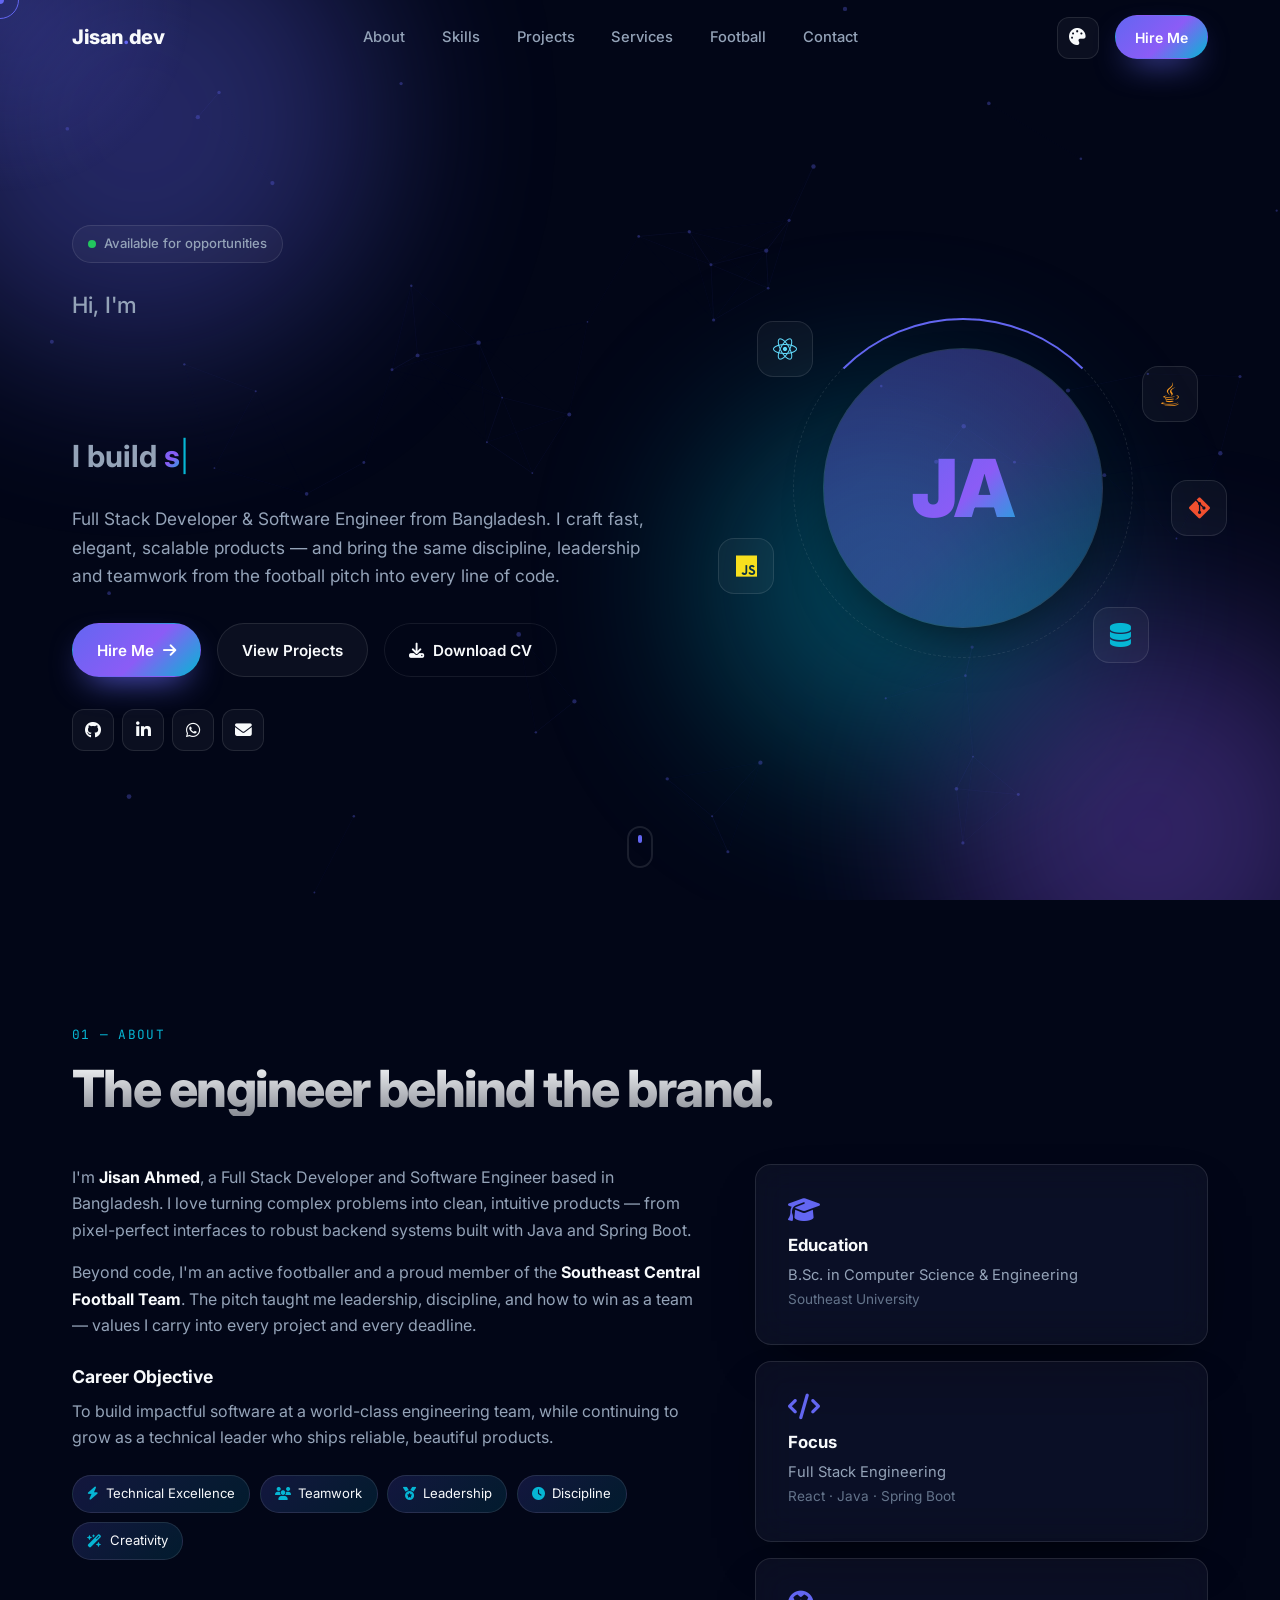
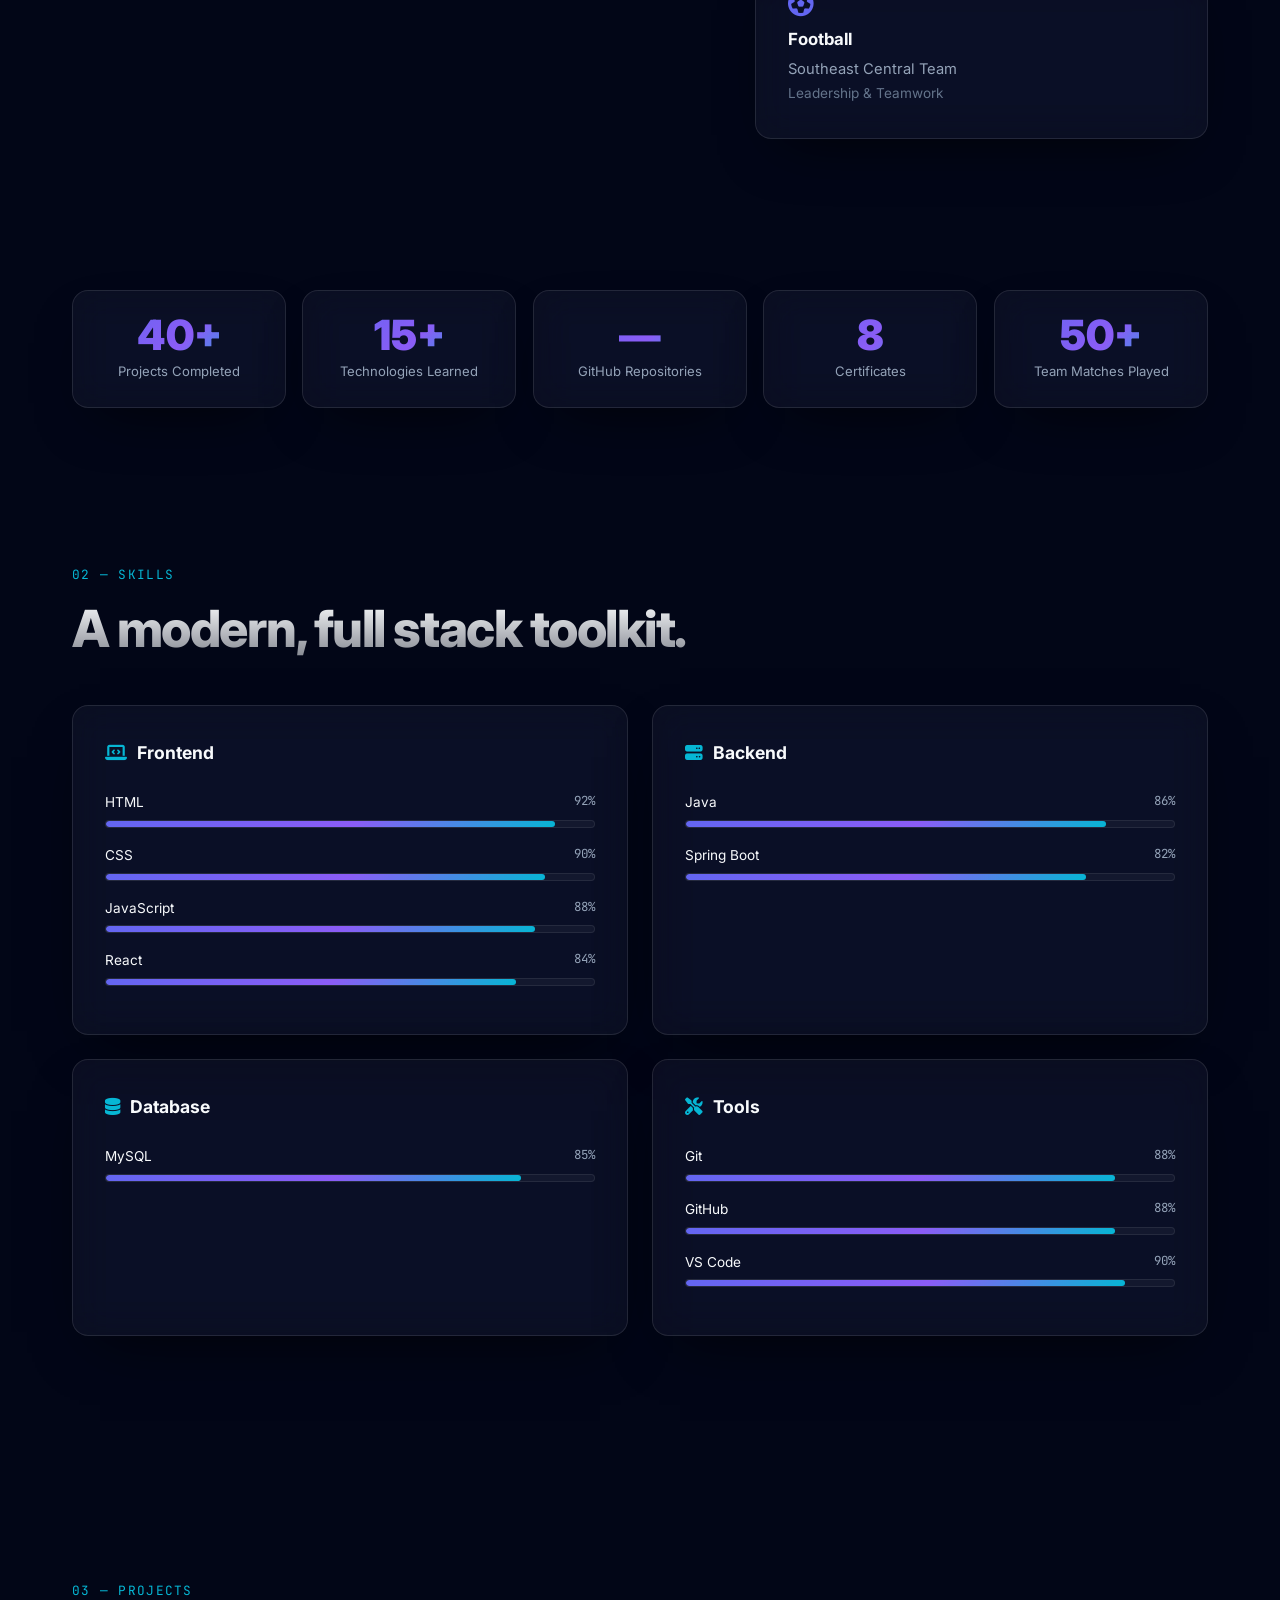
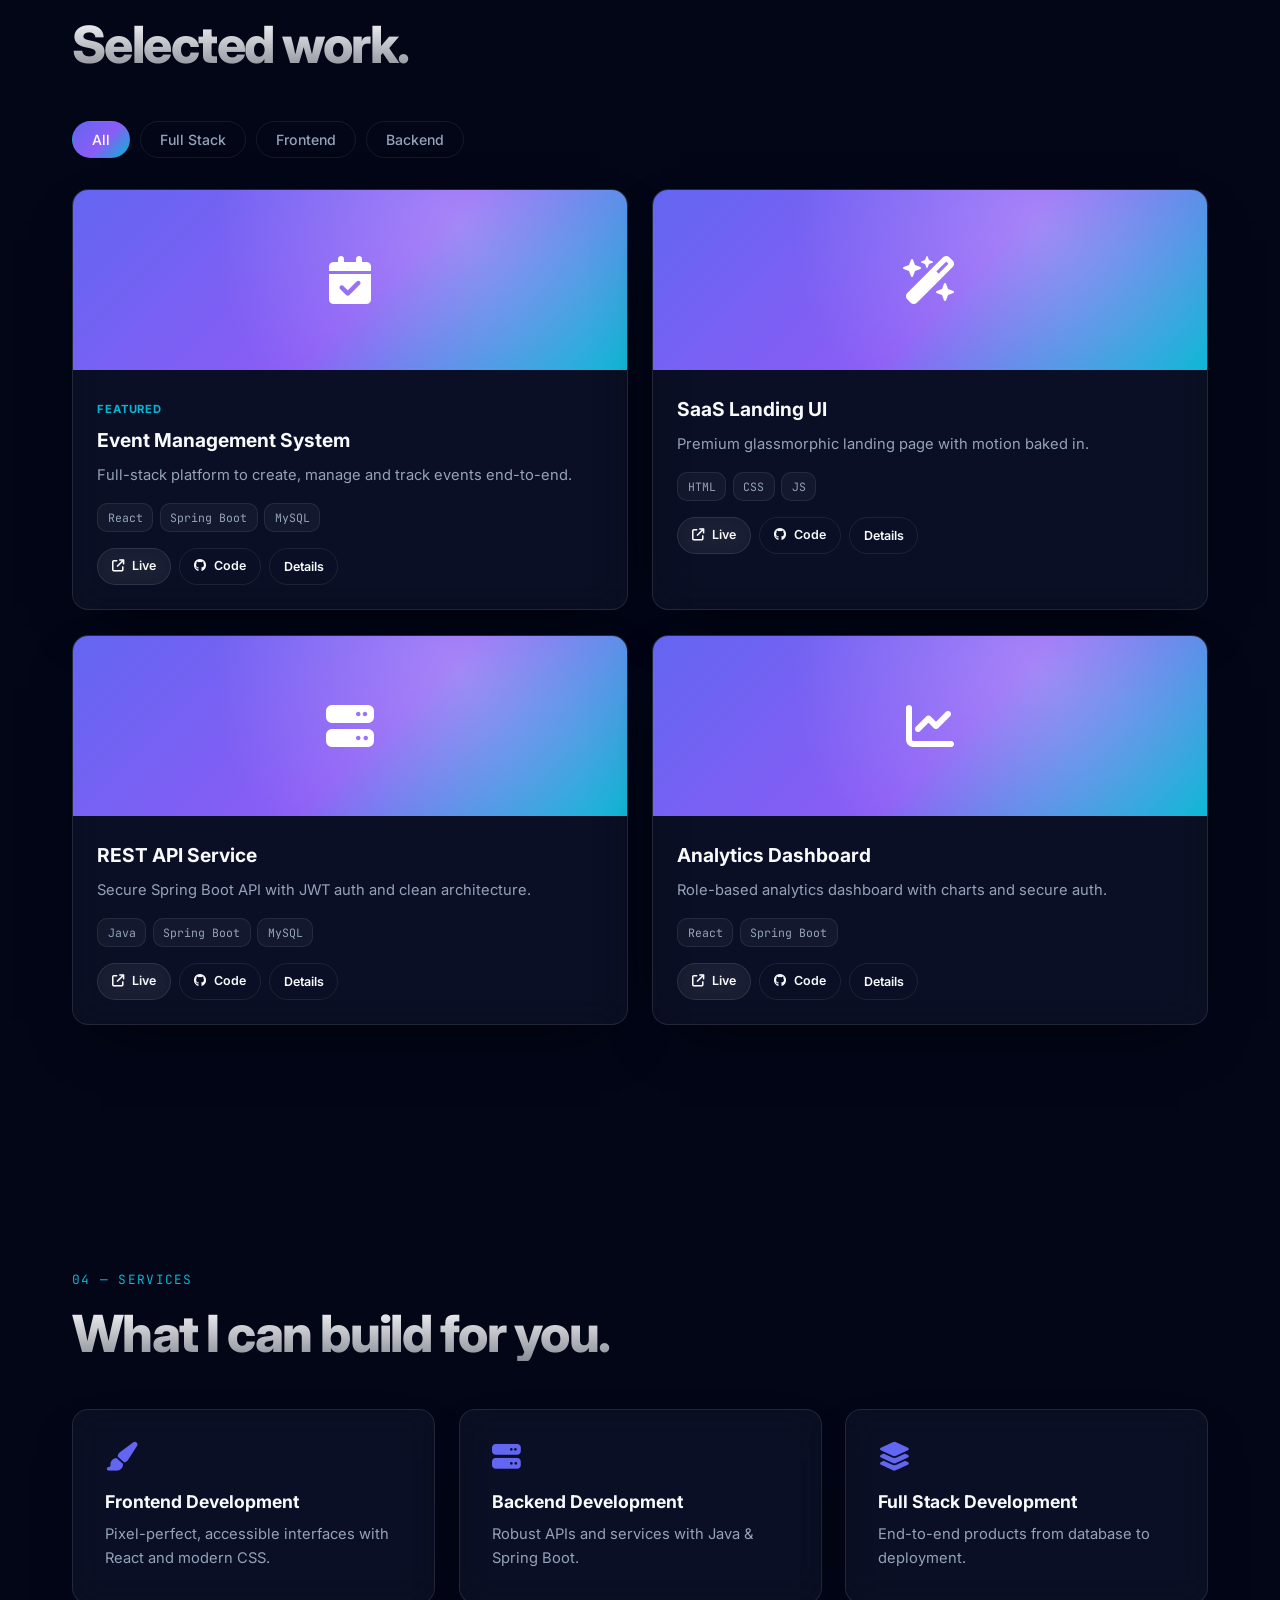
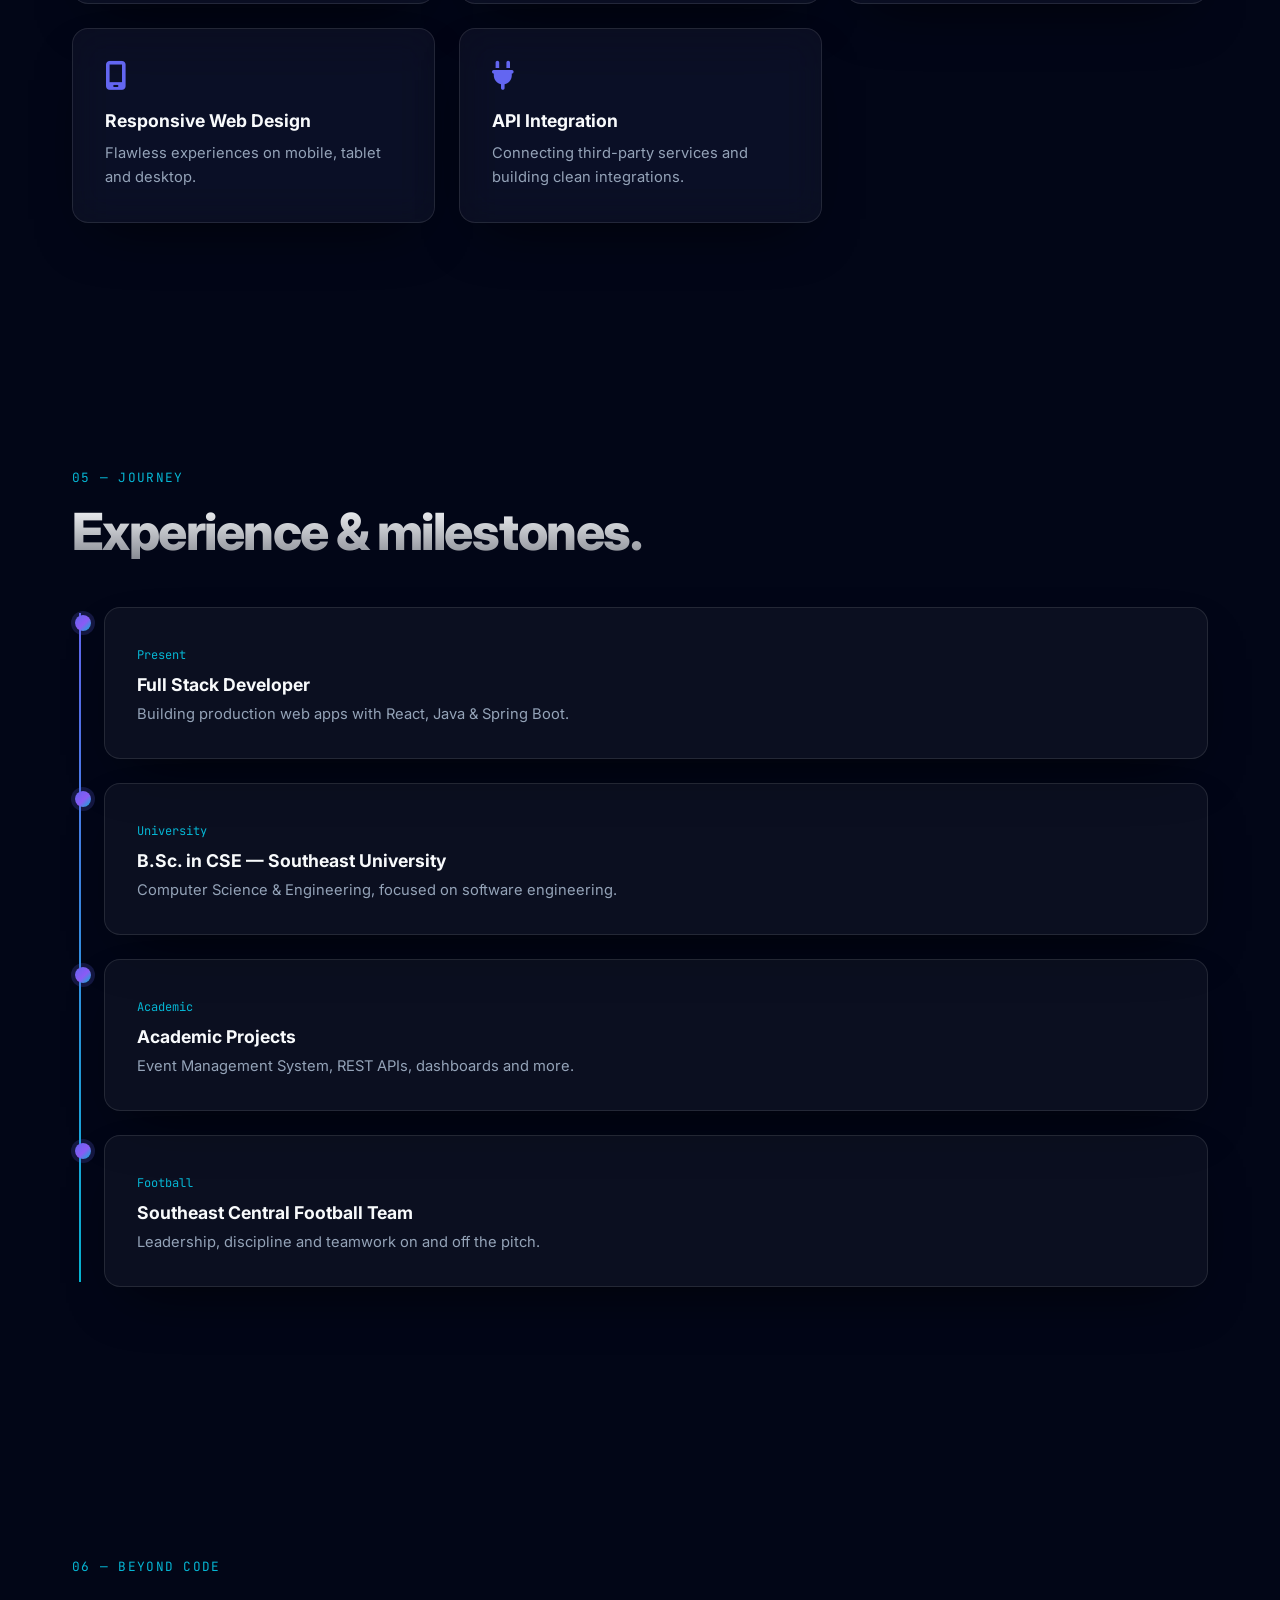
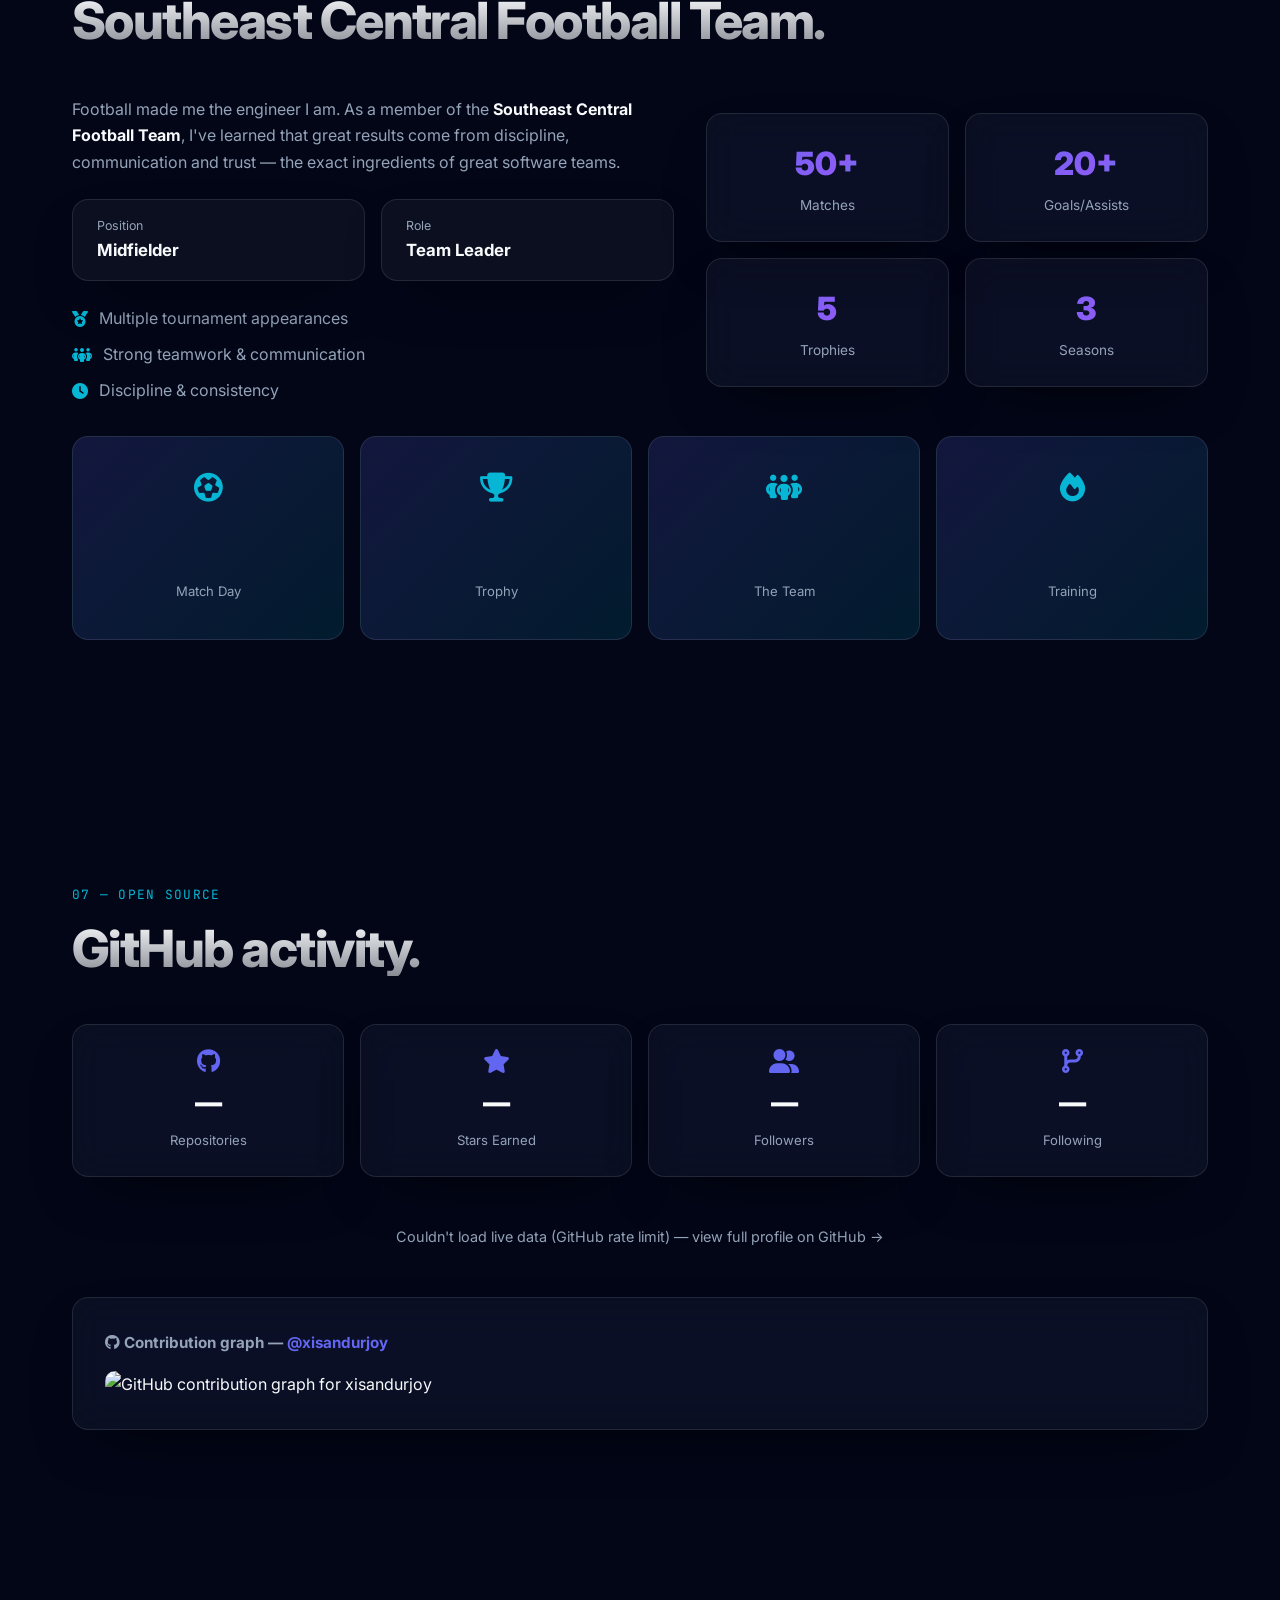
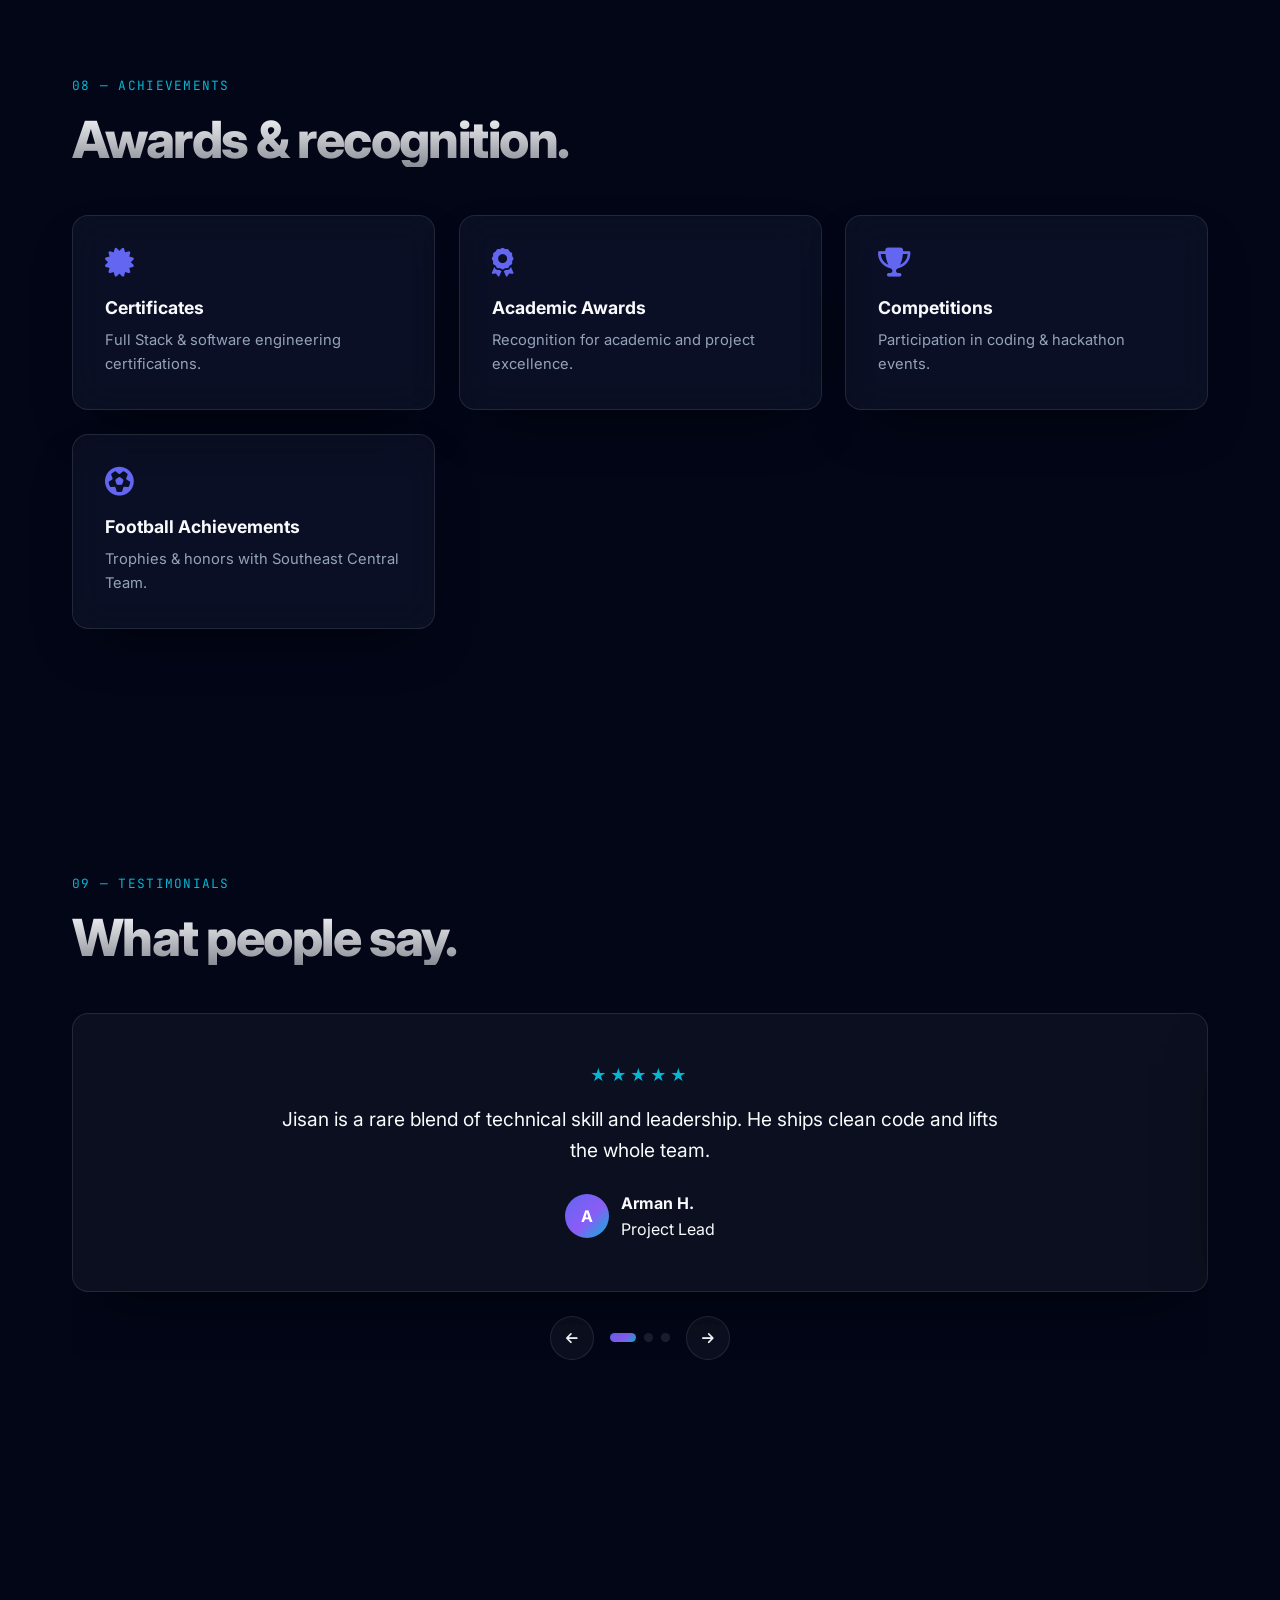
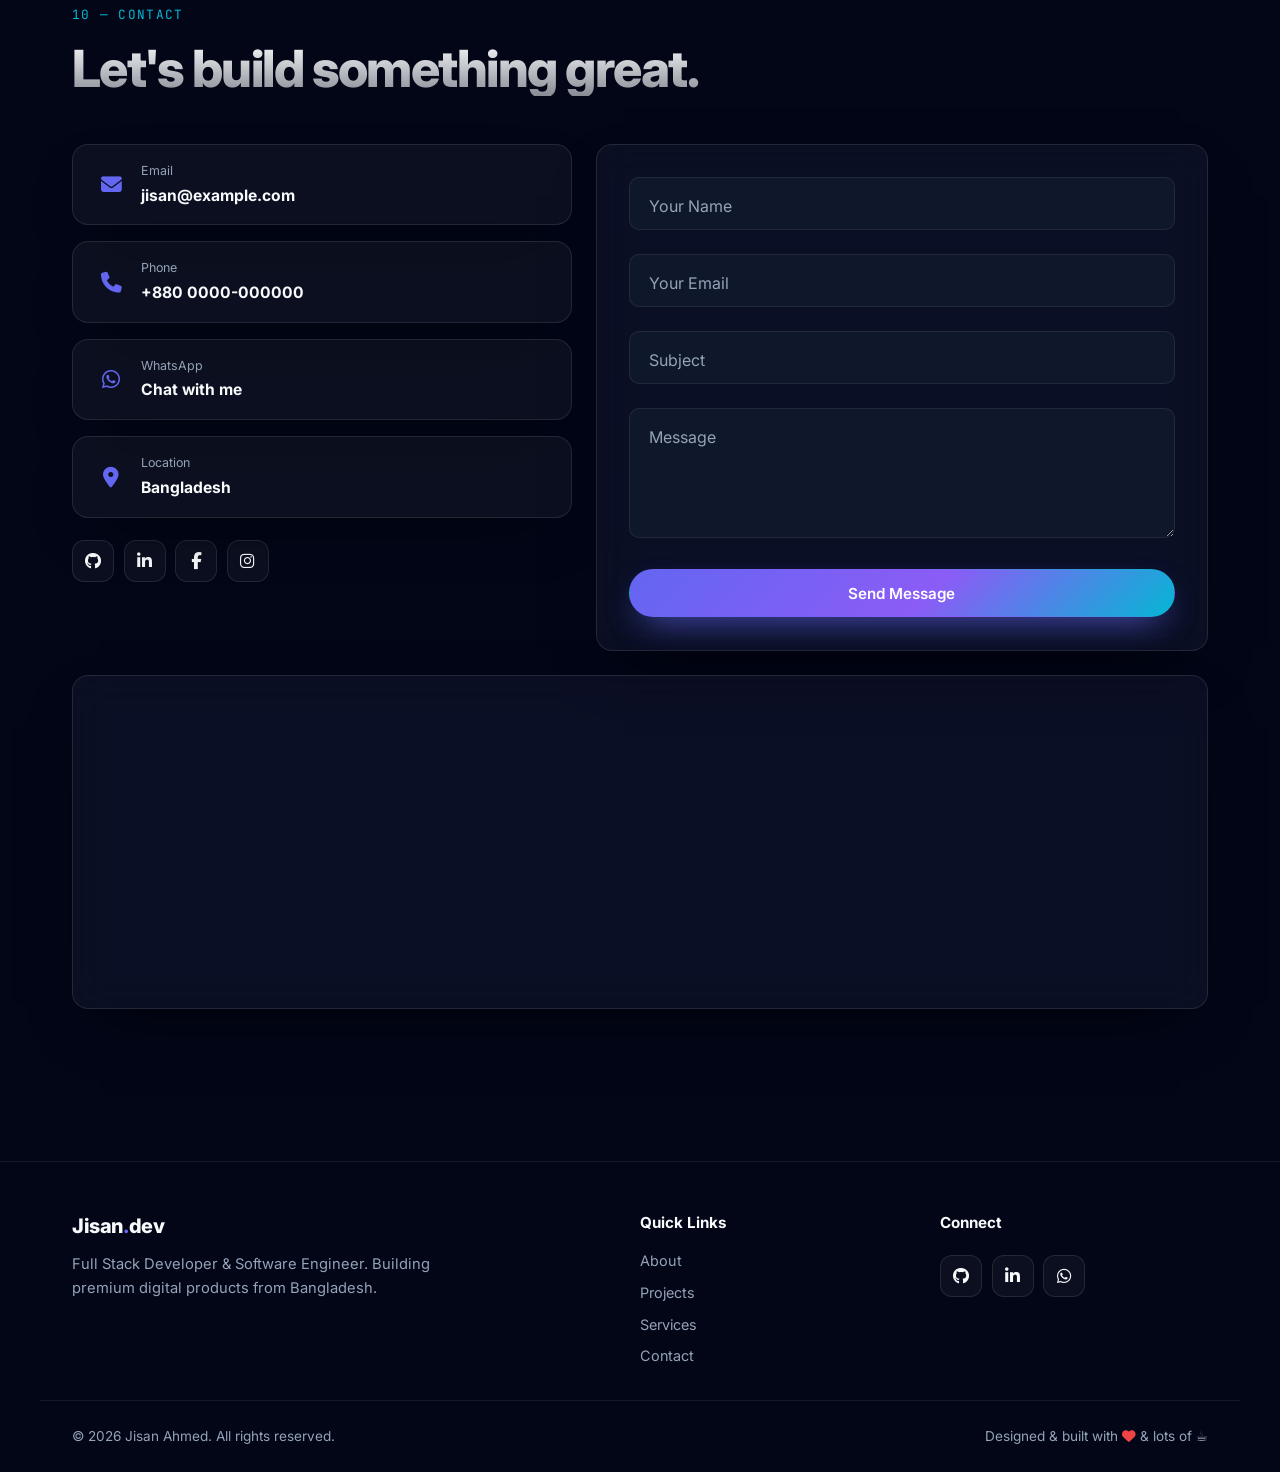
==== commit ff41ff55: "feat: wire GitHub section to live public API (@xisandurjoy) - Replace fake repo/star/commit counters" ====
--- a/index.html
+++ b/index.html
@@ -141,7 +141,7 @@
           </div>
 
           <div class="hero__socials reveal">
-            <a href="#" class="icon-btn" aria-label="GitHub" data-brand="github"><i class="fa-brands fa-github"></i></a>
+            <a href="https://github.com/xisandurjoy" target="_blank" rel="noopener" class="icon-btn" aria-label="GitHub" data-brand="github"><i class="fa-brands fa-github"></i></a>
             <a href="#" class="icon-btn" aria-label="LinkedIn" data-brand="linkedin"><i class="fa-brands fa-linkedin-in"></i></a>
             <a href="#" class="icon-btn" aria-label="WhatsApp" data-brand="whatsapp"><i class="fa-brands fa-whatsapp"></i></a>
             <a href="mailto:jisan@example.com" class="icon-btn" aria-label="Email" data-brand="email"><i class="fa-solid fa-envelope"></i></a>
@@ -231,7 +231,7 @@
       <div class="container stats">
         <div class="stat glass reveal"><span class="stat__num" data-count="40" data-suffix="+">0</span><span class="stat__label">Projects Completed</span></div>
         <div class="stat glass reveal"><span class="stat__num" data-count="15" data-suffix="+">0</span><span class="stat__label">Technologies Learned</span></div>
-        <div class="stat glass reveal"><span class="stat__num" data-count="30" data-suffix="+">0</span><span class="stat__label">GitHub Repositories</span></div>
+        <div class="stat glass reveal"><span class="stat__num" id="stat-repos">—</span><span class="stat__label">GitHub Repositories</span></div>
         <div class="stat glass reveal"><span class="stat__num" data-count="8" data-suffix="">0</span><span class="stat__label">Certificates</span></div>
         <div class="stat glass reveal"><span class="stat__num" data-count="50" data-suffix="+">0</span><span class="stat__label">Team Matches Played</span></div>
       </div>
@@ -494,17 +494,21 @@
         </header>
 
         <div class="github__grid">
-          <div class="glass-card gh-stat reveal"><i class="fa-brands fa-github"></i><span class="gh-num" data-count="30" data-suffix="+">0</span><span class="gh-label">Repositories</span></div>
-          <div class="glass-card gh-stat reveal"><i class="fa-solid fa-star"></i><span class="gh-num" data-count="120" data-suffix="+">0</span><span class="gh-label">Stars Earned</span></div>
-          <div class="glass-card gh-stat reveal"><i class="fa-solid fa-code-commit"></i><span class="gh-num" data-count="900" data-suffix="+">0</span><span class="gh-label">Commits</span></div>
-          <div class="glass-card gh-stat reveal"><i class="fa-solid fa-code-branch"></i><span class="gh-num" data-count="40" data-suffix="+">0</span><span class="gh-label">Pull Requests</span></div>
-        </div>
-
-        <!-- Contribution graph style grid (generated by JS) -->
+          <div class="glass-card gh-stat reveal"><i class="fa-brands fa-github"></i><span class="gh-num" id="gh-repos">—</span><span class="gh-label">Repositories</span></div>
+          <div class="glass-card gh-stat reveal"><i class="fa-solid fa-star"></i><span class="gh-num" id="gh-stars">—</span><span class="gh-label">Stars Earned</span></div>
+          <div class="glass-card gh-stat reveal"><i class="fa-solid fa-user-group"></i><span class="gh-num" id="gh-followers">—</span><span class="gh-label">Followers</span></div>
+          <div class="glass-card gh-stat reveal"><i class="fa-solid fa-code-branch"></i><span class="gh-num" id="gh-following">—</span><span class="gh-label">Following</span></div>
+        </div>
+
+        <!-- Repository highlights (live from GitHub API) -->
+        <div class="gh-highlights" id="gh-repos-list">
+          <div class="gh-repo gh-repo--loading">Loading repositories…</div>
+        </div>
+
+        <!-- Real contribution graph (live image from GitHub) -->
         <div class="glass-card contrib reveal">
-          <h4 class="contrib__title">Contribution graph</h4>
-          <div class="contrib__grid" id="contrib-grid" aria-hidden="true"></div>
-          <div class="contrib__legend"><span>Less</span><i class="c c0"></i><i class="c c1"></i><i class="c c2"></i><i class="c c3"></i><i class="c c4"></i><span>More</span></div>
+          <h4 class="contrib__title"><i class="fa-brands fa-github"></i> Contribution graph — <a href="https://github.com/xisandurjoy" target="_blank" rel="noopener">@xisandurjoy</a></h4>
+          <img class="contrib__img" src="https://ghchart.rshah.org/6366f1/xisandurjoy" alt="GitHub contribution graph for xisandurjoy" loading="lazy" />
         </div>
       </div>
     </section>
@@ -583,7 +587,7 @@
             <div class="glass-card c-card"><i class="fa-solid fa-location-dot"></i><div><span>Location</span><strong>Bangladesh</strong></div></div>
 
             <div class="contact__socials">
-              <a href="#" class="icon-btn" aria-label="GitHub" data-brand="github"><i class="fa-brands fa-github"></i></a>
+              <a href="https://github.com/xisandurjoy" target="_blank" rel="noopener" class="icon-btn" aria-label="GitHub" data-brand="github"><i class="fa-brands fa-github"></i></a>
               <a href="#" class="icon-btn" aria-label="LinkedIn" data-brand="linkedin"><i class="fa-brands fa-linkedin-in"></i></a>
               <a href="#" class="icon-btn" aria-label="Facebook" data-brand="facebook"><i class="fa-brands fa-facebook-f"></i></a>
               <a href="#" class="icon-btn" aria-label="Instagram" data-brand="instagram"><i class="fa-brands fa-instagram"></i></a>
@@ -633,7 +637,7 @@
       <div class="footer__social">
         <h4>Connect</h4>
         <div class="contact__socials">
-          <a href="#" class="icon-btn" aria-label="GitHub" data-brand="github"><i class="fa-brands fa-github"></i></a>
+          <a href="https://github.com/xisandurjoy" target="_blank" rel="noopener" class="icon-btn" aria-label="GitHub" data-brand="github"><i class="fa-brands fa-github"></i></a>
           <a href="#" class="icon-btn" aria-label="LinkedIn" data-brand="linkedin"><i class="fa-brands fa-linkedin-in"></i></a>
           <a href="#" class="icon-btn" aria-label="WhatsApp" data-brand="whatsapp"><i class="fa-brands fa-whatsapp"></i></a>
         </div>
--- a/style.css
+++ b/style.css
@@ -407,16 +407,20 @@
 .gh-num { display: block; font-size: 1.7rem; font-weight: 900; }
 .gh-label { color: var(--muted); font-size: 0.82rem; }
 .contrib__title { font-size: 0.95rem; color: var(--muted); margin-bottom: var(--s-2); }
-.contrib__grid { display: grid; grid-template-columns: repeat(30, 1fr); gap: 4px; }
-.contrib__grid i { aspect-ratio: 1; border-radius: 3px; background: var(--glass-bg); }
-.contrib__grid i.l1 { background: color-mix(in srgb, var(--primary) 30%, transparent); }
-.contrib__grid i.l2 { background: color-mix(in srgb, var(--primary) 55%, transparent); }
-.contrib__grid i.l3 { background: color-mix(in srgb, var(--primary) 78%, transparent); }
-.contrib__grid i.l4 { background: var(--primary); }
-.contrib__legend { display: flex; align-items: center; gap: 5px; justify-content: flex-end; margin-top: var(--s-2); font-size: 0.75rem; color: var(--muted); }
-.contrib__legend .c { width: 12px; height: 12px; border-radius: 3px; display: inline-block; }
-.c0 { background: var(--glass-bg); } .c1 { background: color-mix(in srgb, var(--primary) 30%, transparent); }
-.c2 { background: color-mix(in srgb, var(--primary) 55%, transparent); } .c3 { background: color-mix(in srgb, var(--primary) 78%, transparent); } .c4 { background: var(--primary); }
+.contrib__title a { color: var(--primary); }
+.contrib__img { width: 100%; height: auto; border-radius: var(--r-sm); }
+
+/* repository highlight cards (live) */
+.gh-highlights { display: grid; grid-template-columns: repeat(3, 1fr); gap: var(--s-2); margin-bottom: var(--s-3); }
+.gh-repo { display: flex; flex-direction: column; gap: 0.5rem; padding: var(--s-3); transition: transform 0.3s ease, border-color 0.3s ease, box-shadow 0.3s ease; }
+.gh-repo:hover { transform: translateY(-5px); border-color: var(--primary); box-shadow: 0 24px 50px -28px var(--primary); }
+.gh-repo__top { font-weight: 700; font-size: 1rem; display: flex; align-items: center; gap: 0.5rem; }
+.gh-repo__top i { color: var(--primary); }
+.gh-repo__desc { color: var(--muted); font-size: 0.86rem; line-height: 1.5; min-height: 2.5em;
+  display: -webkit-box; -webkit-line-clamp: 2; -webkit-box-orient: vertical; overflow: hidden; }
+.gh-repo__meta { display: flex; gap: var(--s-2); font-size: 0.78rem; color: var(--muted); font-family: var(--mono); }
+.gh-repo__meta i { font-size: 0.7rem; }
+.gh-repo--loading { grid-column: 1 / -1; text-align: center; color: var(--muted); font-size: 0.9rem; }
 
 /* =============================================================
    TESTIMONIALS SLIDER
@@ -530,6 +534,7 @@
   .services__grid, .ach__grid { grid-template-columns: repeat(2, 1fr); }
   .stats { grid-template-columns: repeat(3, 1fr); }
   .github__grid { grid-template-columns: repeat(2, 1fr); }
+  .gh-highlights { grid-template-columns: repeat(2, 1fr); }
 }
 @media (max-width: 900px) {
   .navbar__links { display: none; }
@@ -544,7 +549,7 @@
   .stats { grid-template-columns: repeat(2, 1fr); }
   .gallery { grid-template-columns: repeat(2, 1fr); }
   .football__stats { grid-template-columns: repeat(2, 1fr); }
-  .contrib__grid { grid-template-columns: repeat(20, 1fr); }
+  .gh-highlights { grid-template-columns: 1fr; }
   .footer__bottom { justify-content: center; text-align: center; }
 }
 
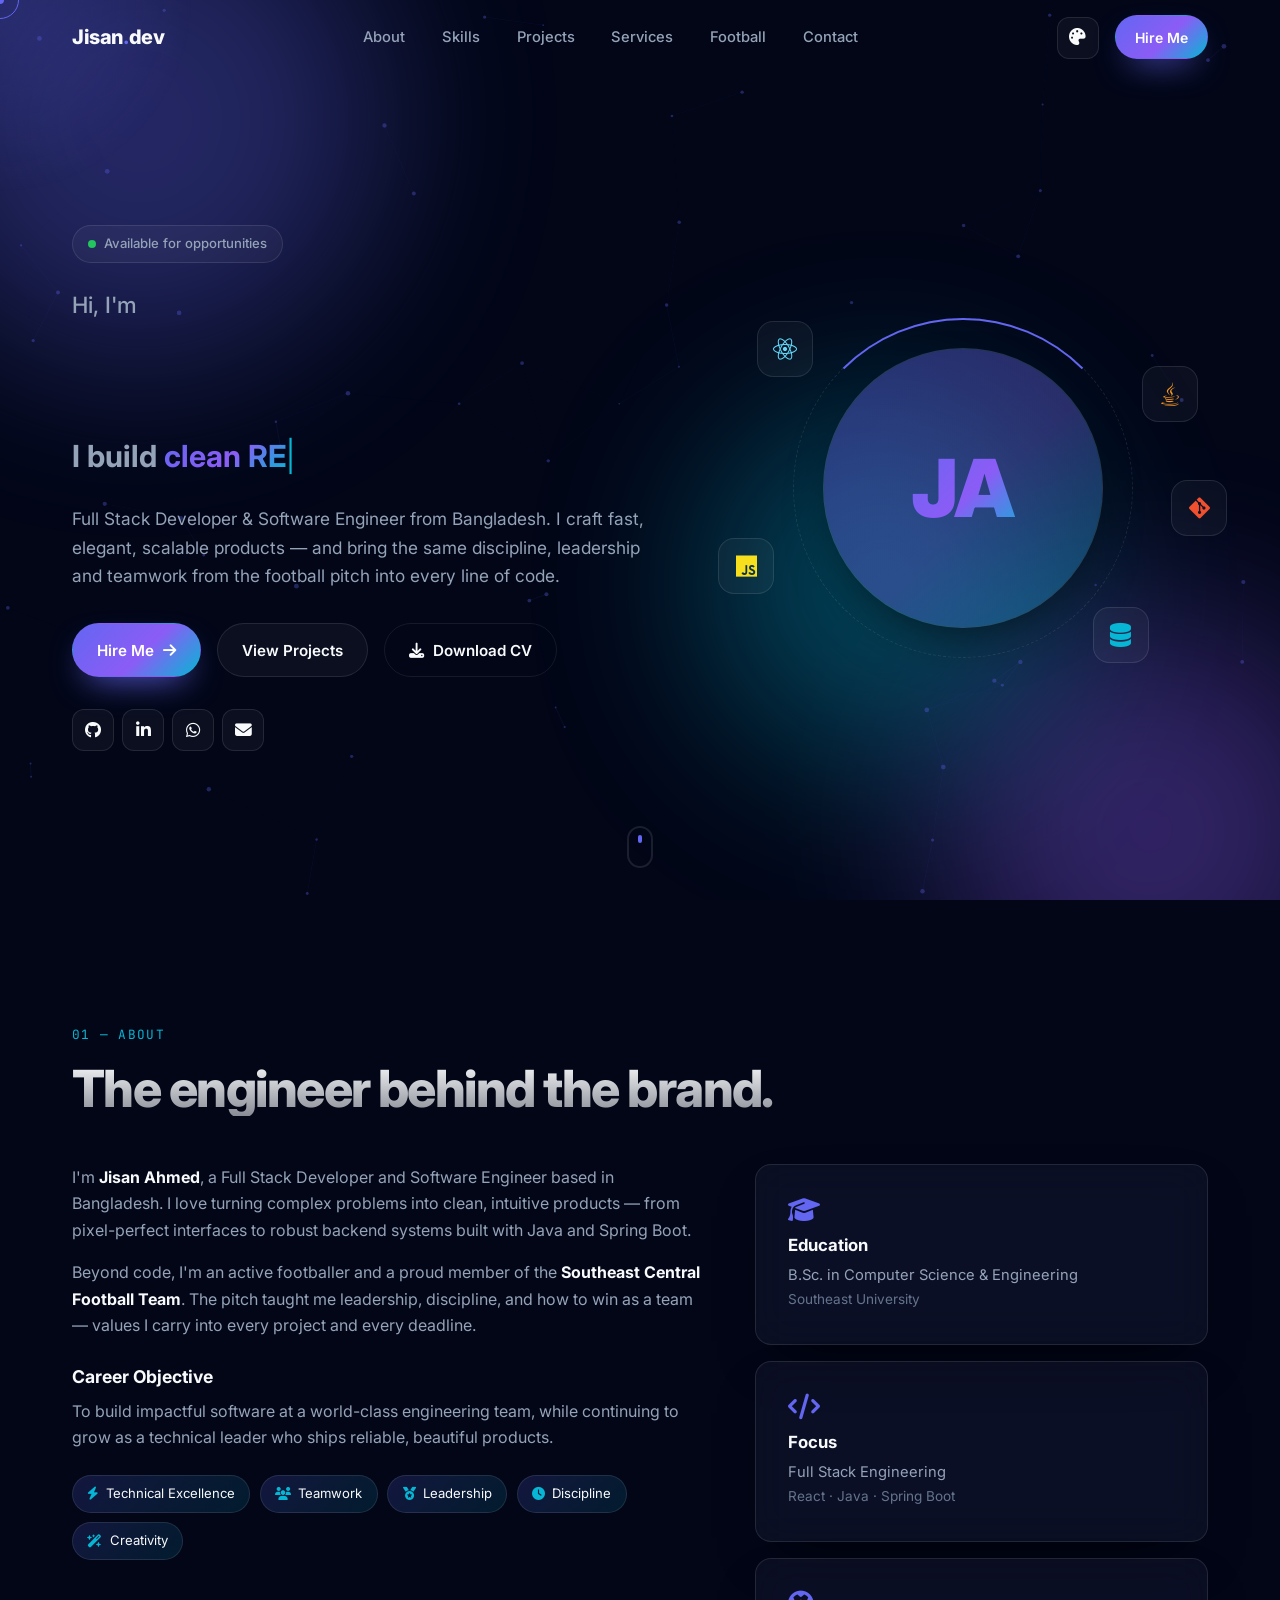
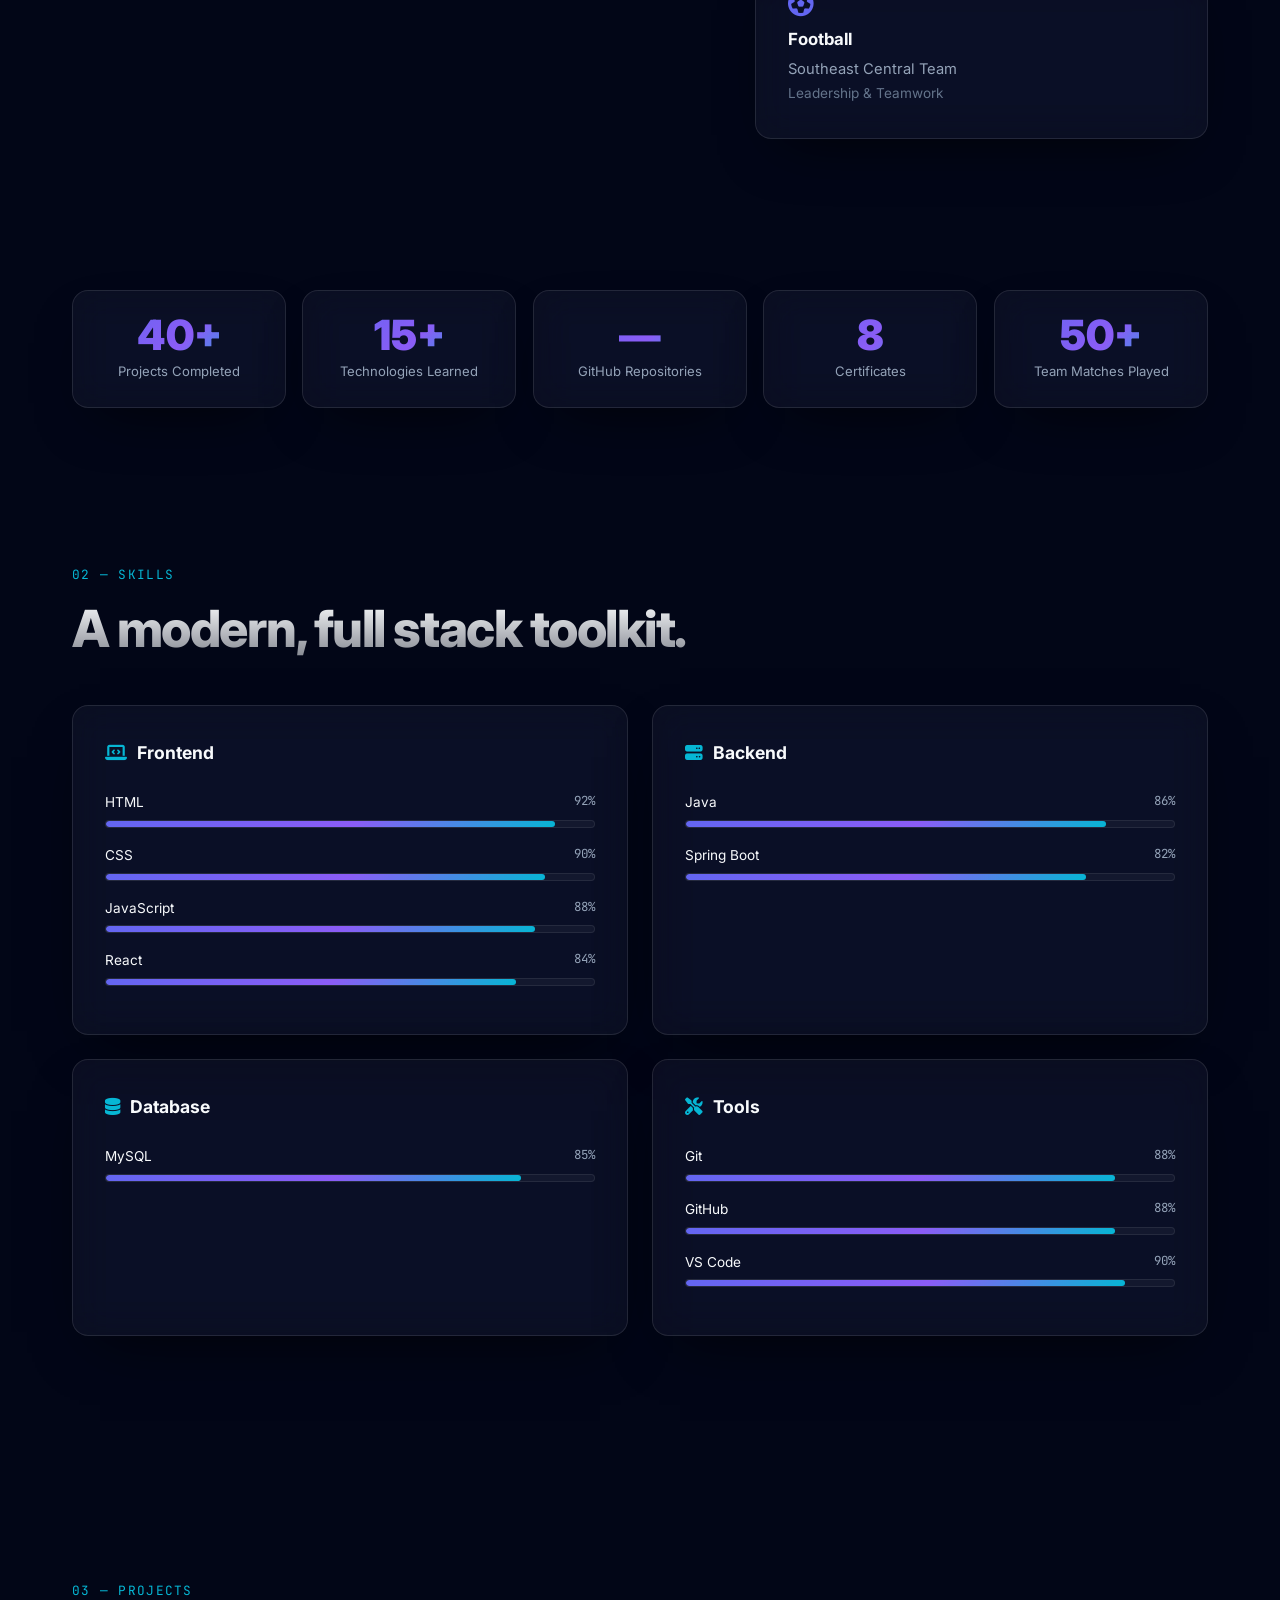
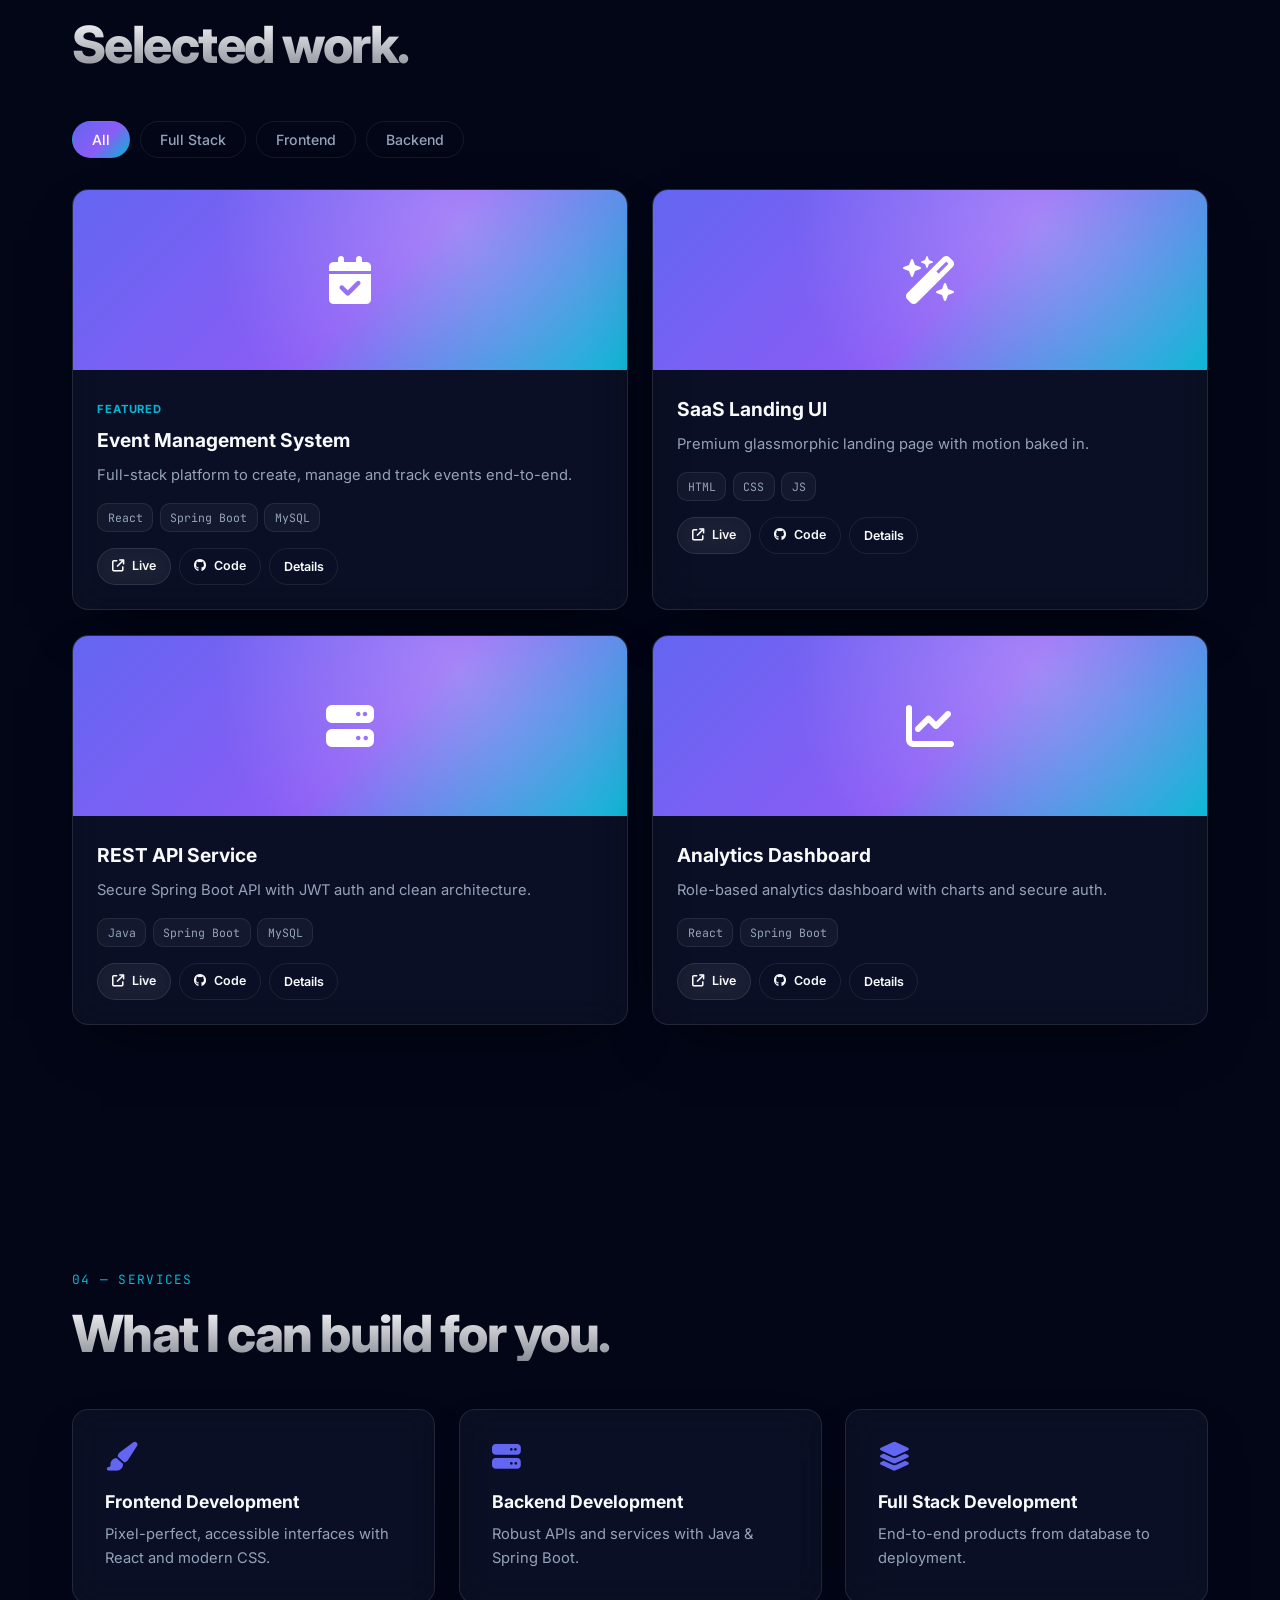
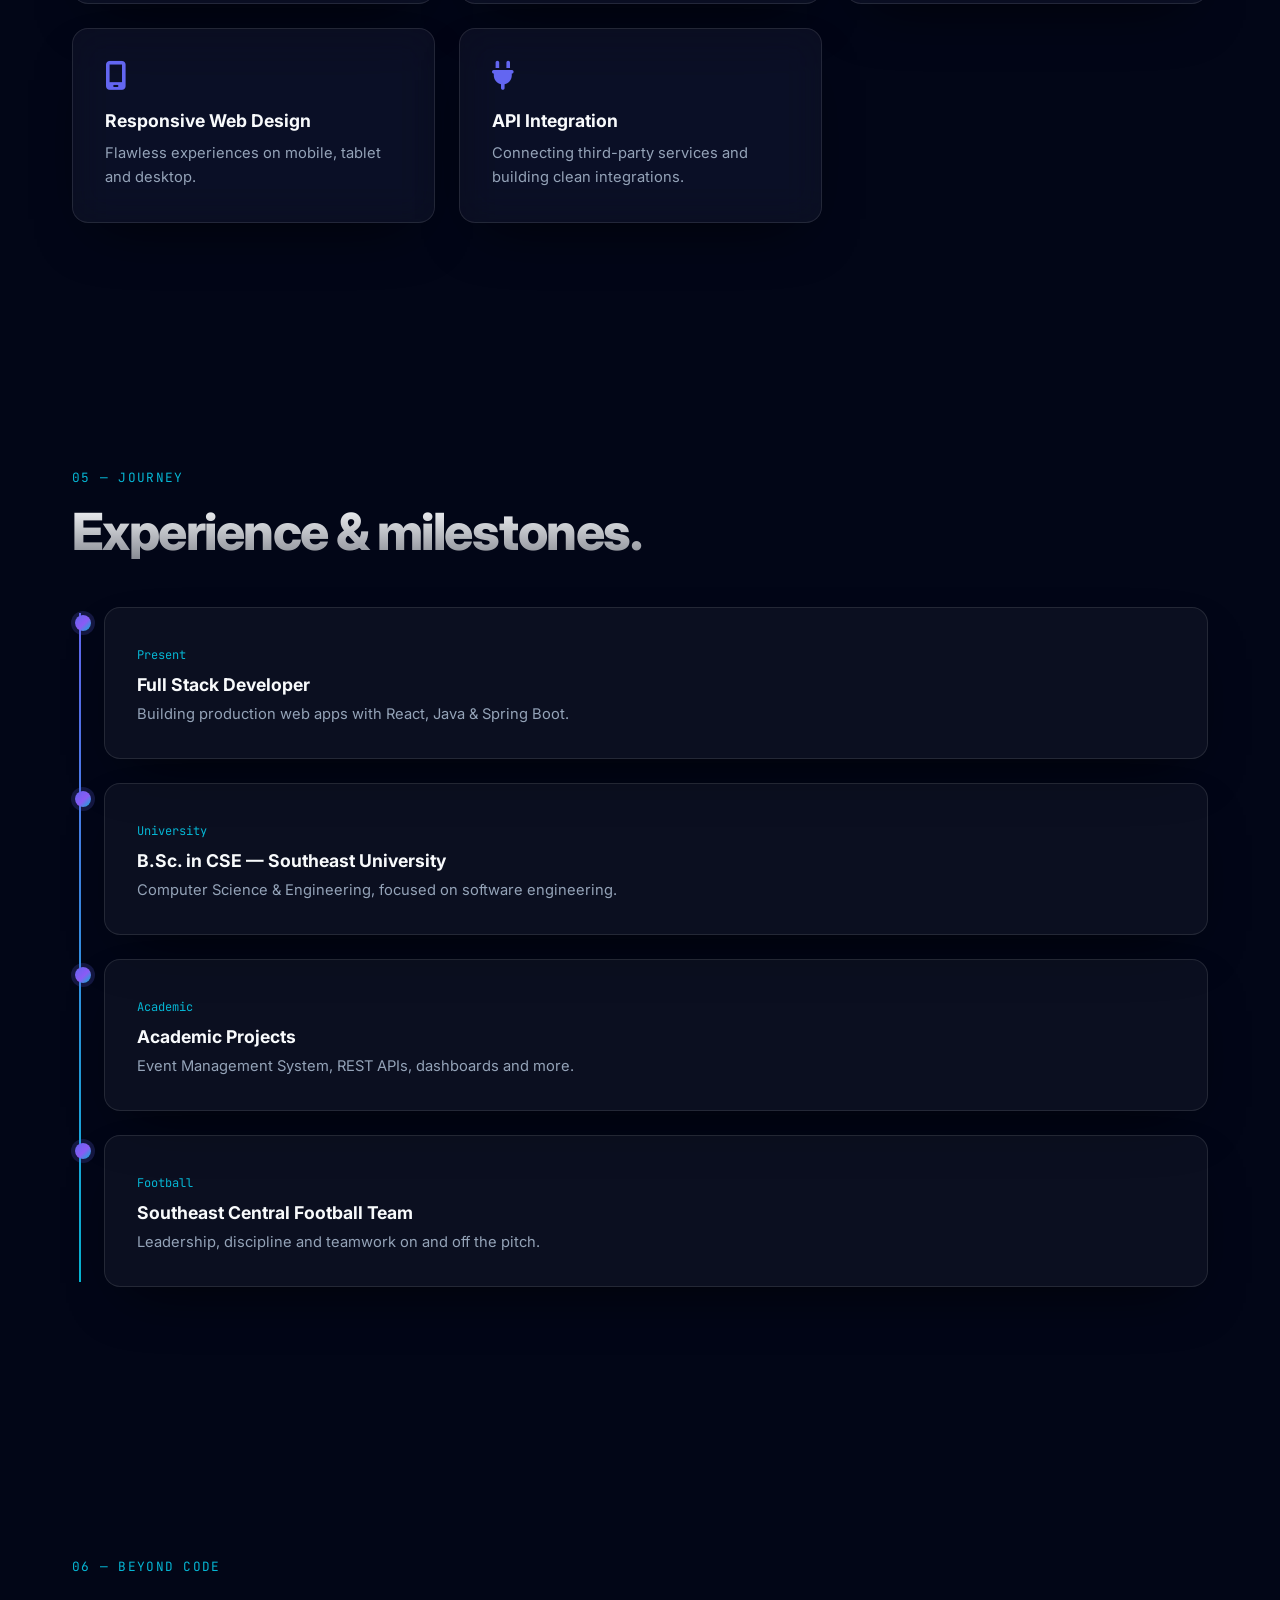
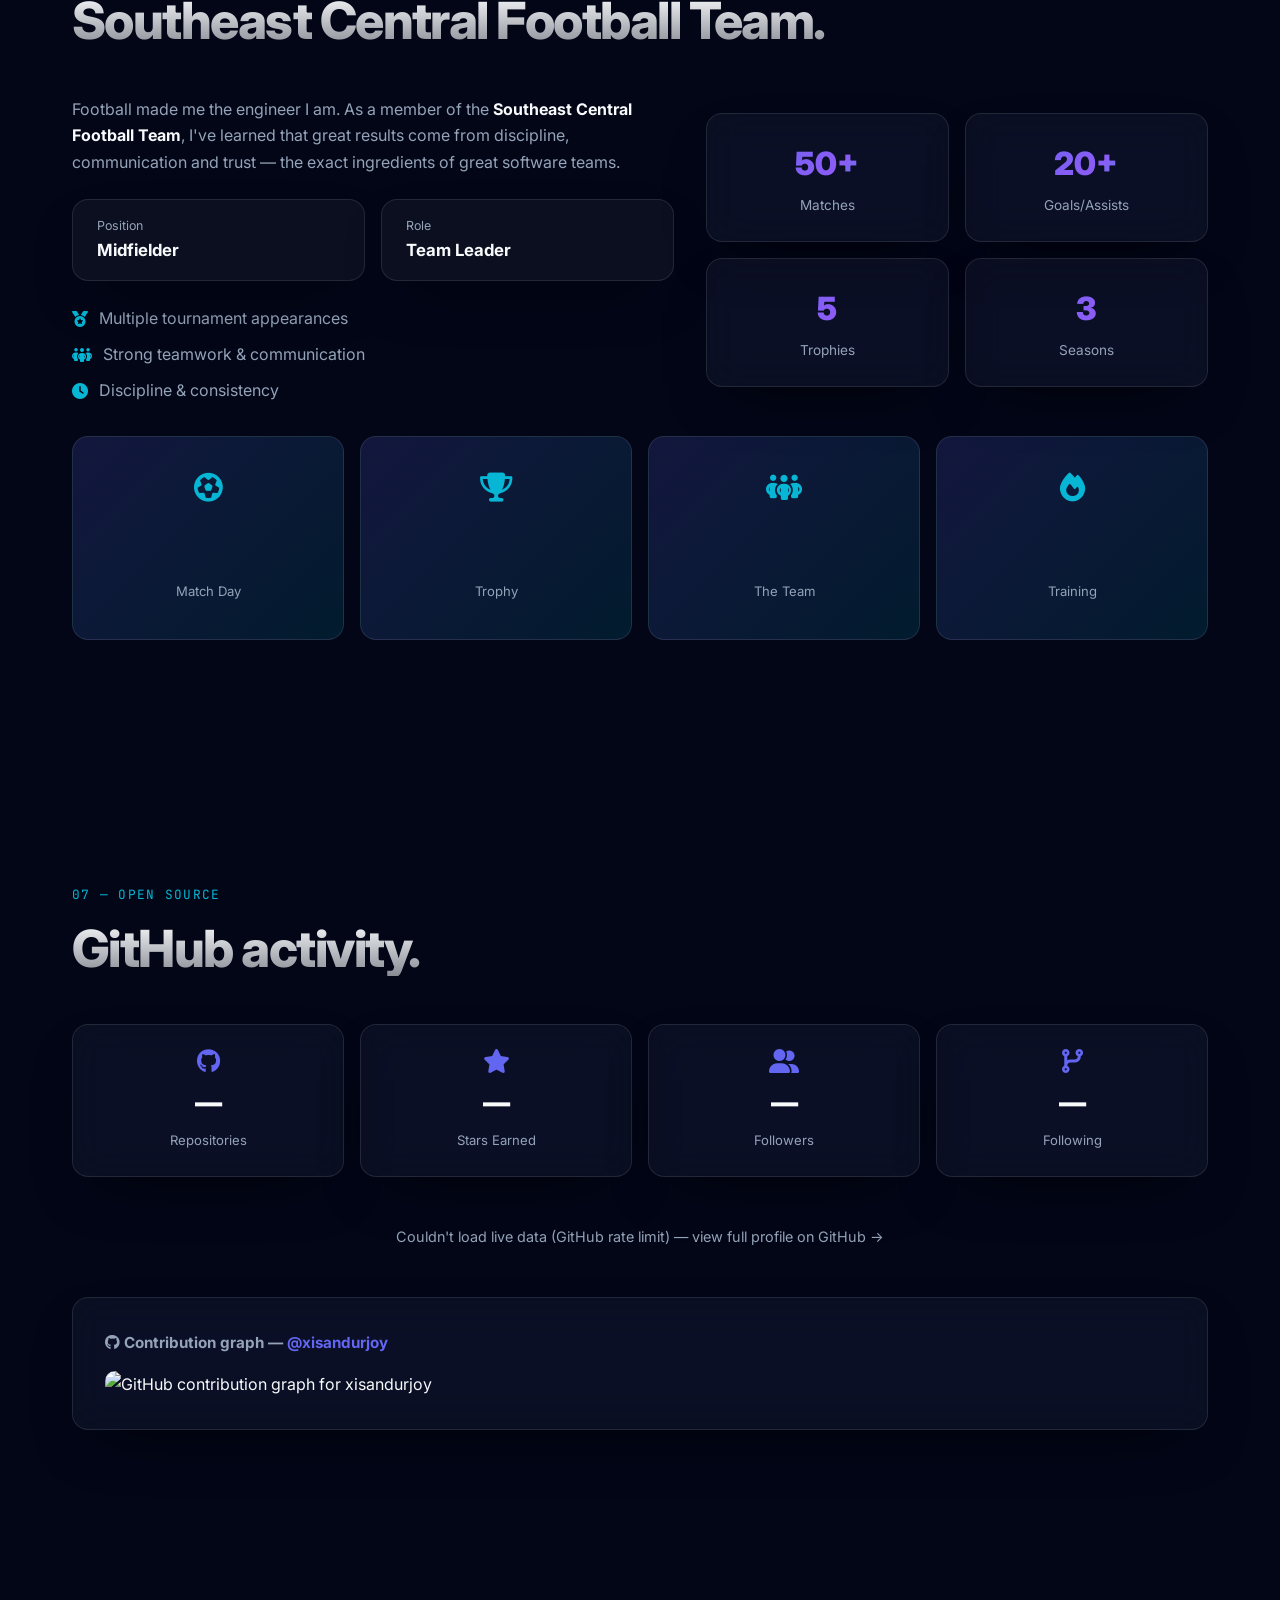
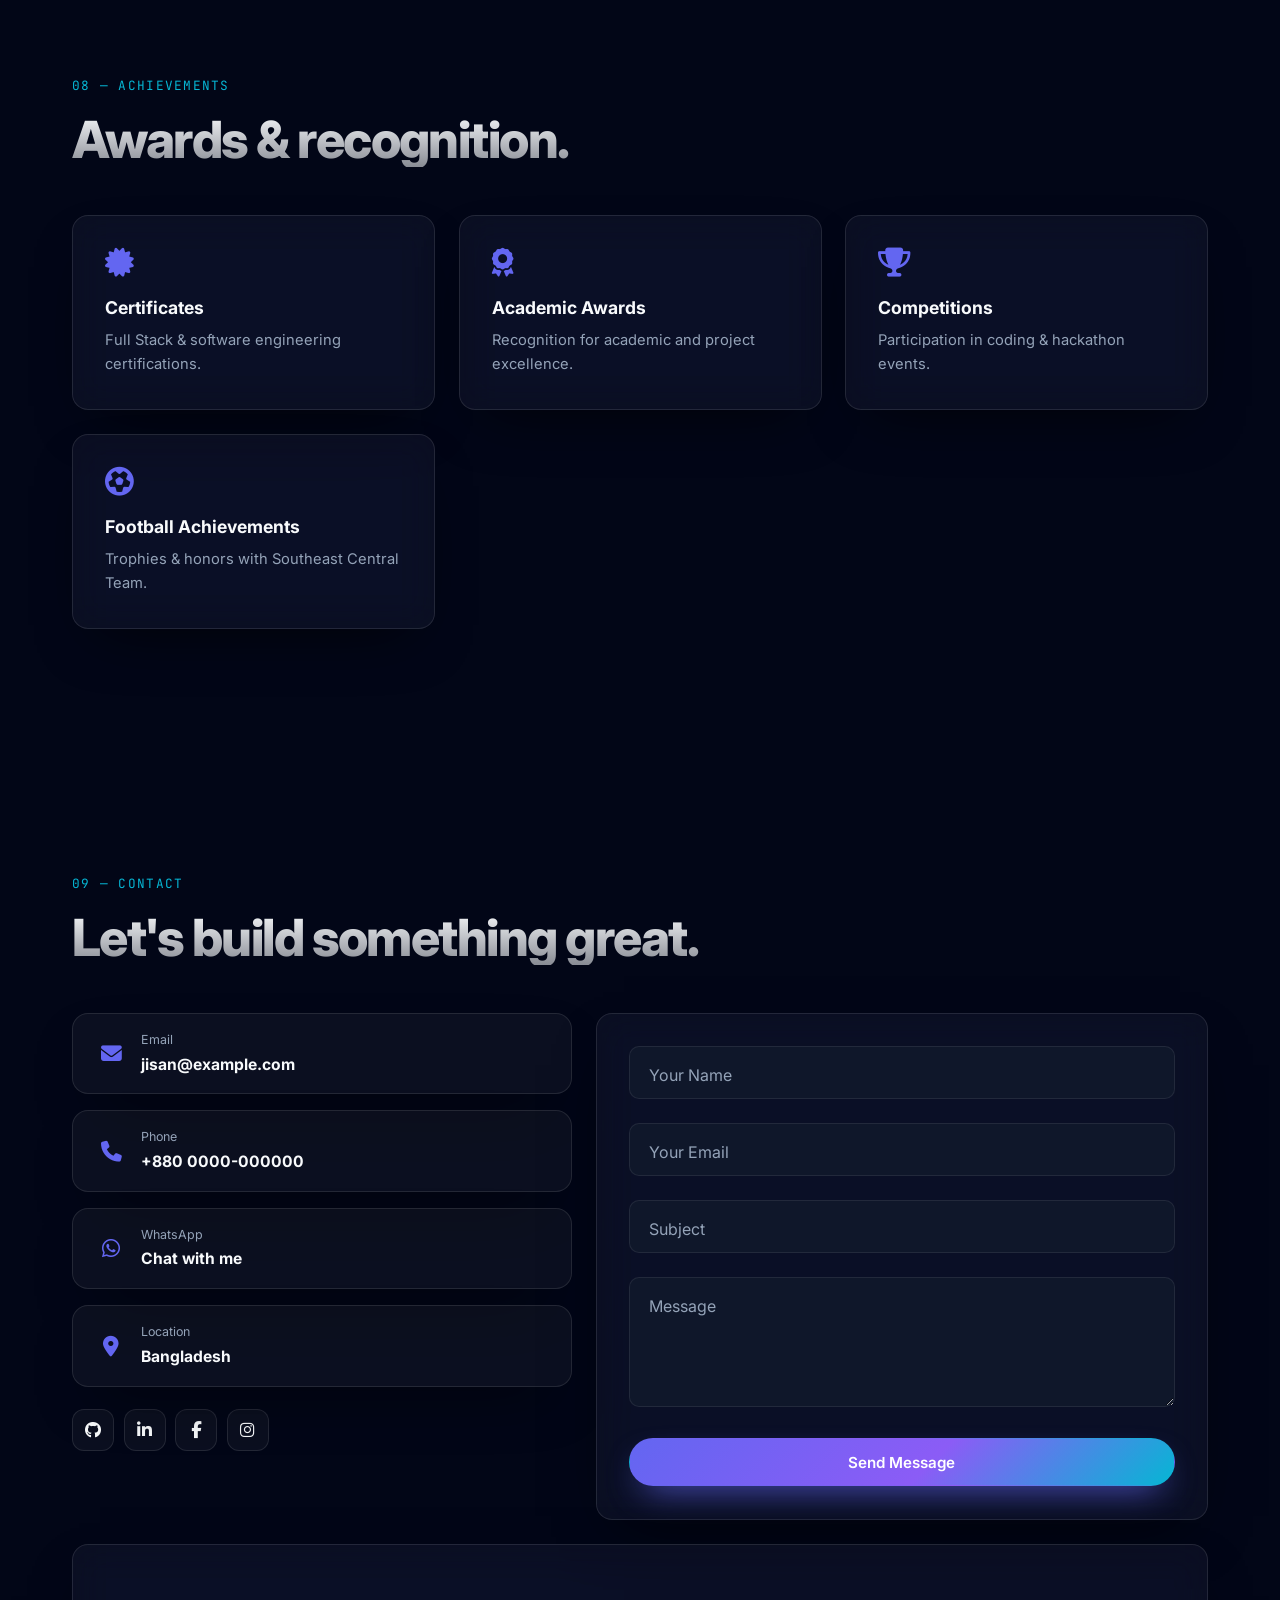
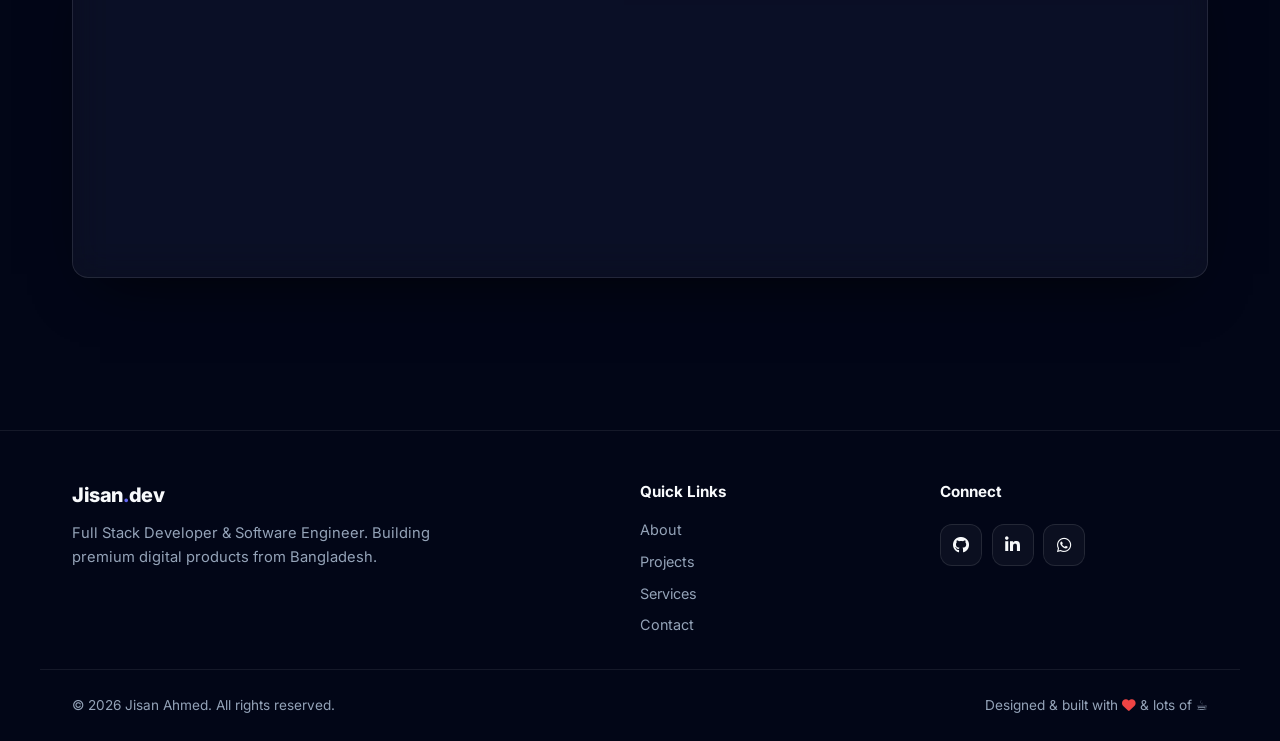
==== commit 7222b8ce: "chore: remove testimonials section (no fake reviews) - Delete testimonials/slider section, JS and CS" ====
--- a/index.html
+++ b/index.html
@@ -533,49 +533,12 @@
     </section>
 
     <!-- ============================================================= -->
-    <!-- TESTIMONIALS -->
-    <!-- ============================================================= -->
-    <section id="testimonials" class="section">
-      <div class="container">
-        <header class="section__head reveal">
-          <span class="section__tag">09 — Testimonials</span>
-          <h2 class="section__title">What people say.</h2>
-        </header>
-
-        <div class="slider reveal" id="slider">
-          <div class="slider__track" id="slider-track">
-            <figure class="glass-card slide">
-              <div class="slide__stars">★★★★★</div>
-              <blockquote>Jisan is a rare blend of technical skill and leadership. He ships clean code and lifts the whole team.</blockquote>
-              <figcaption><span class="slide__avatar">A</span><span><strong>Arman H.</strong><br />Project Lead</span></figcaption>
-            </figure>
-            <figure class="glass-card slide">
-              <div class="slide__stars">★★★★★</div>
-              <blockquote>On the pitch and in the codebase, his discipline stands out. Reliable, focused and a real team player.</blockquote>
-              <figcaption><span class="slide__avatar">S</span><span><strong>Sadia K.</strong><br />Teammate</span></figcaption>
-            </figure>
-            <figure class="glass-card slide">
-              <div class="slide__stars">★★★★★</div>
-              <blockquote>Delivered a polished full-stack product ahead of schedule. Communication was flawless throughout.</blockquote>
-              <figcaption><span class="slide__avatar">R</span><span><strong>Rafiq M.</strong><br />Client</span></figcaption>
-            </figure>
-          </div>
-          <div class="slider__nav">
-            <button class="slider__btn" id="slide-prev" aria-label="Previous"><i class="fa-solid fa-arrow-left"></i></button>
-            <div class="slider__dots" id="slider-dots"></div>
-            <button class="slider__btn" id="slide-next" aria-label="Next"><i class="fa-solid fa-arrow-right"></i></button>
-          </div>
-        </div>
-      </div>
-    </section>
-
-    <!-- ============================================================= -->
     <!-- CONTACT -->
     <!-- ============================================================= -->
     <section id="contact" class="section">
       <div class="container">
         <header class="section__head reveal">
-          <span class="section__tag">10 — Contact</span>
+          <span class="section__tag">09 — Contact</span>
           <h2 class="section__title">Let's build something great.</h2>
         </header>
 
--- a/style.css
+++ b/style.css
@@ -423,23 +423,6 @@
 .gh-repo--loading { grid-column: 1 / -1; text-align: center; color: var(--muted); font-size: 0.9rem; }
 
 /* =============================================================
-   TESTIMONIALS SLIDER
-   ============================================================= */
-.slider { overflow: hidden; }
-.slider__track { display: flex; transition: transform 0.5s cubic-bezier(0.4,0,0.2,1); }
-.slide { flex: 0 0 100%; margin-right: 0; text-align: center; padding: var(--s-5) var(--s-4); }
-.slide__stars { color: var(--accent); letter-spacing: 0.2em; margin-bottom: var(--s-2); }
-.slide blockquote { font-size: 1.2rem; line-height: 1.6; max-width: 60ch; margin: 0 auto var(--s-3); }
-.slide figcaption { display: inline-flex; align-items: center; gap: 0.8rem; text-align: left; }
-.slide__avatar { width: 44px; height: 44px; border-radius: 50%; display: grid; place-items: center; font-weight: 700; color: #fff; background: var(--grad); }
-.slider__nav { display: flex; align-items: center; justify-content: center; gap: var(--s-2); margin-top: var(--s-3); }
-.slider__btn { width: 44px; height: 44px; border-radius: 50%; border: 1px solid var(--glass-brd); background: var(--glass-bg); transition: all 0.25s ease; }
-.slider__btn:hover { border-color: var(--primary); color: var(--primary); transform: translateY(-2px); }
-.slider__dots { display: flex; gap: 0.5rem; }
-.slider__dots button { width: 9px; height: 9px; border-radius: 50%; background: var(--glass-brd); transition: all 0.25s ease; }
-.slider__dots button.active { width: 26px; border-radius: var(--r-pill); background: var(--grad); }
-
-/* =============================================================
    CONTACT
    ============================================================= */
 .contact__grid { display: grid; grid-template-columns: 0.9fr 1.1fr; gap: var(--s-3); }
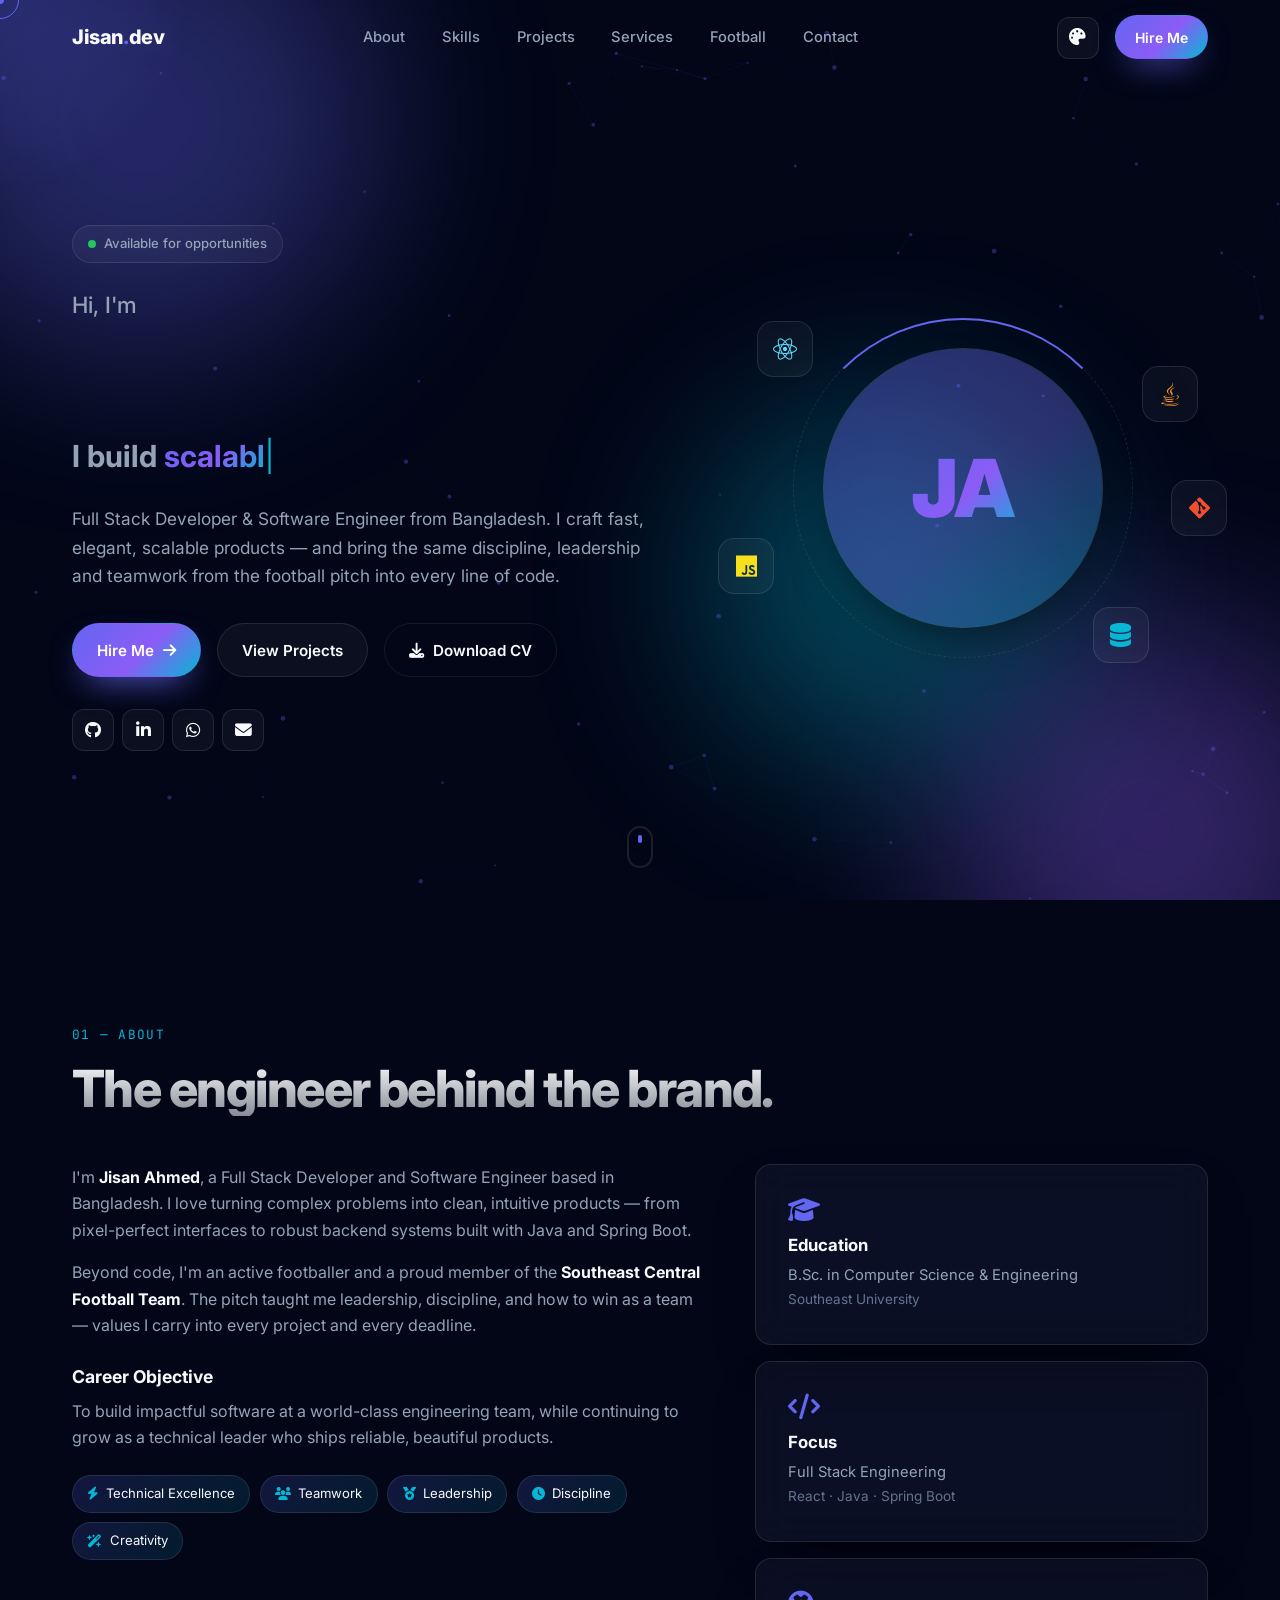
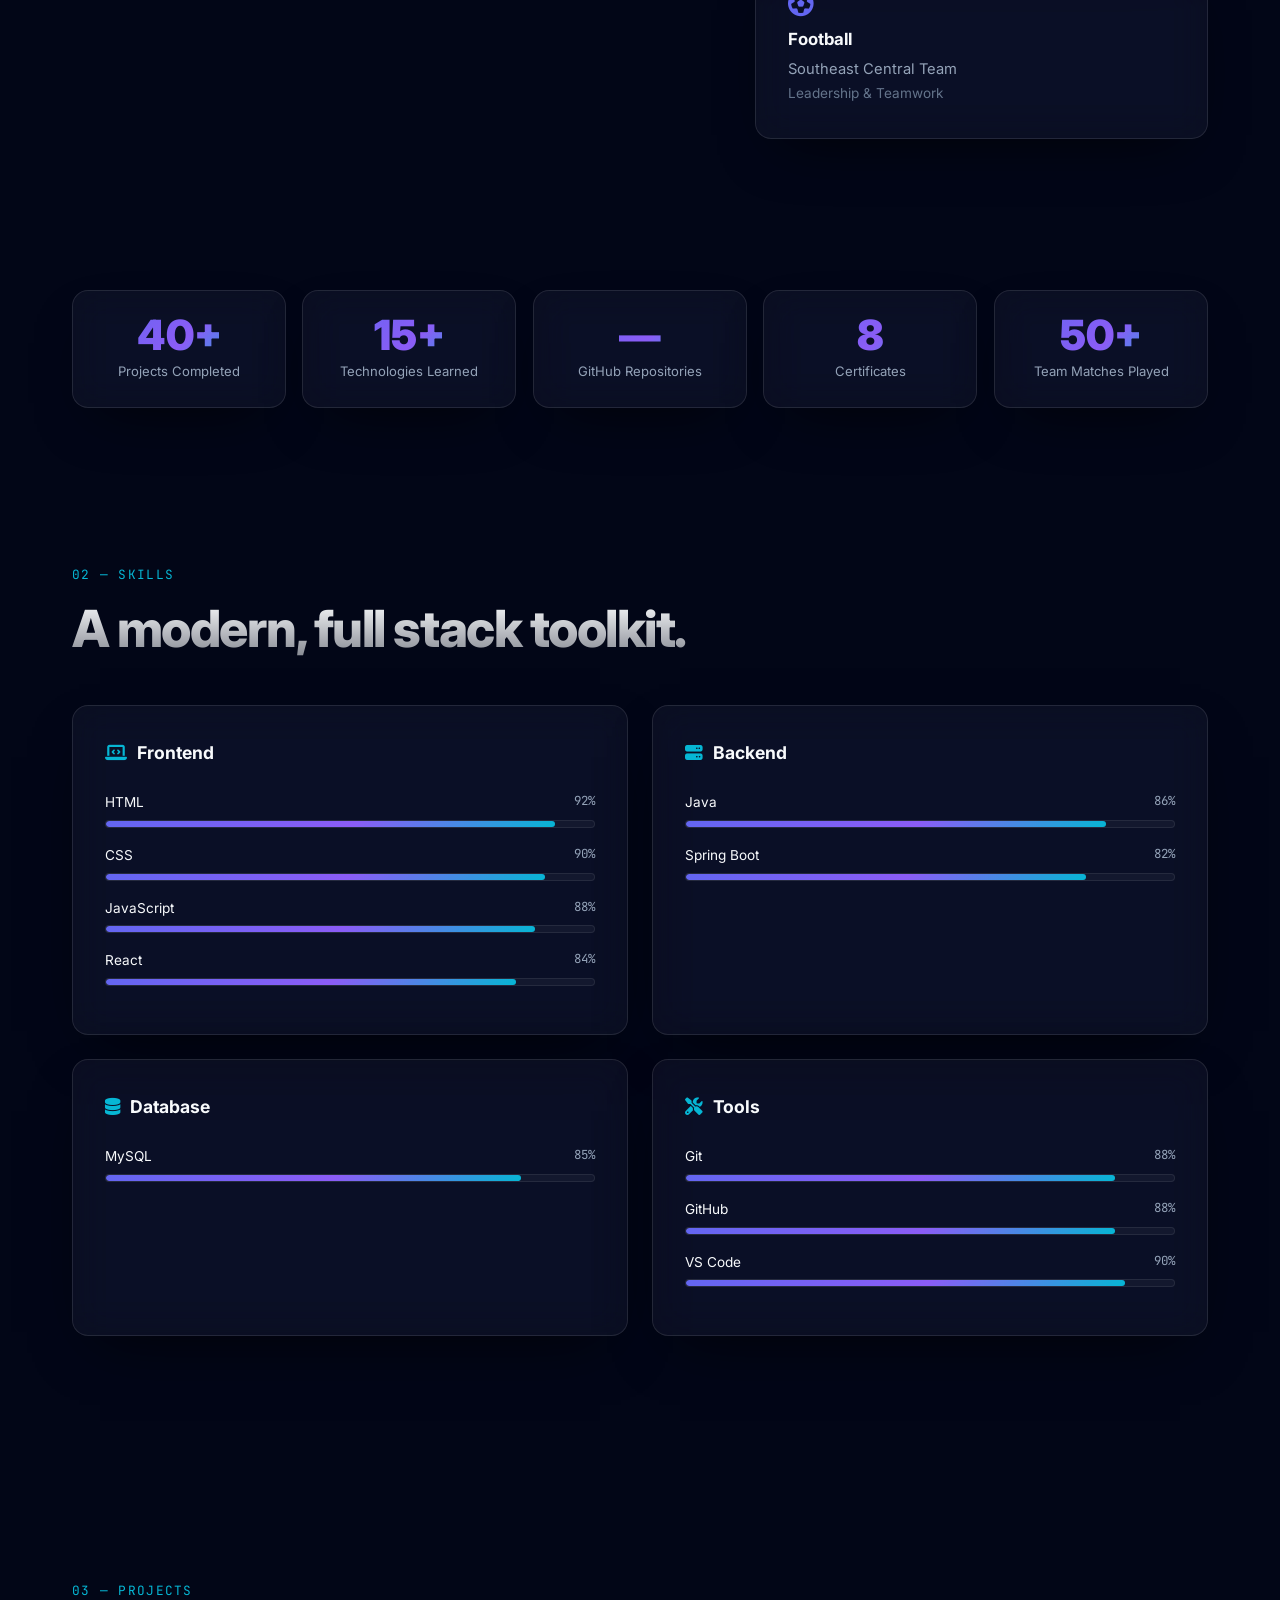
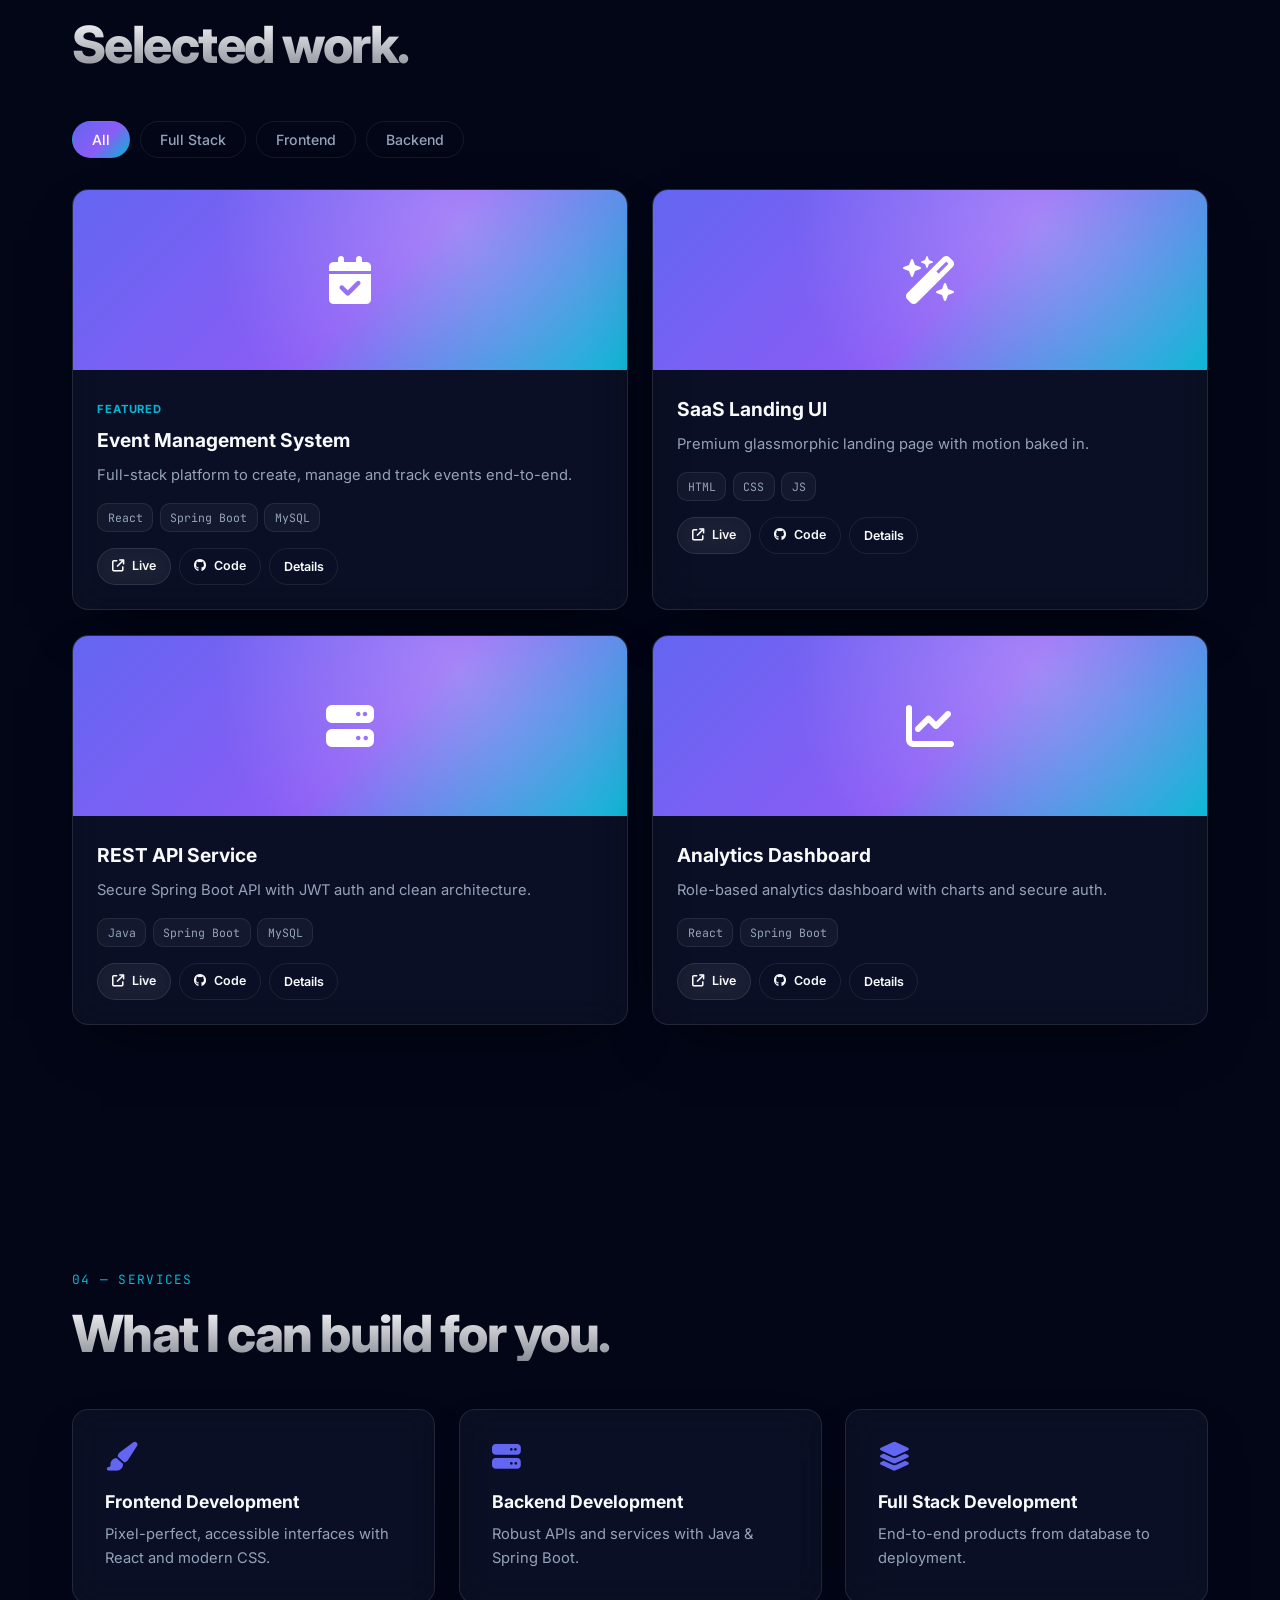
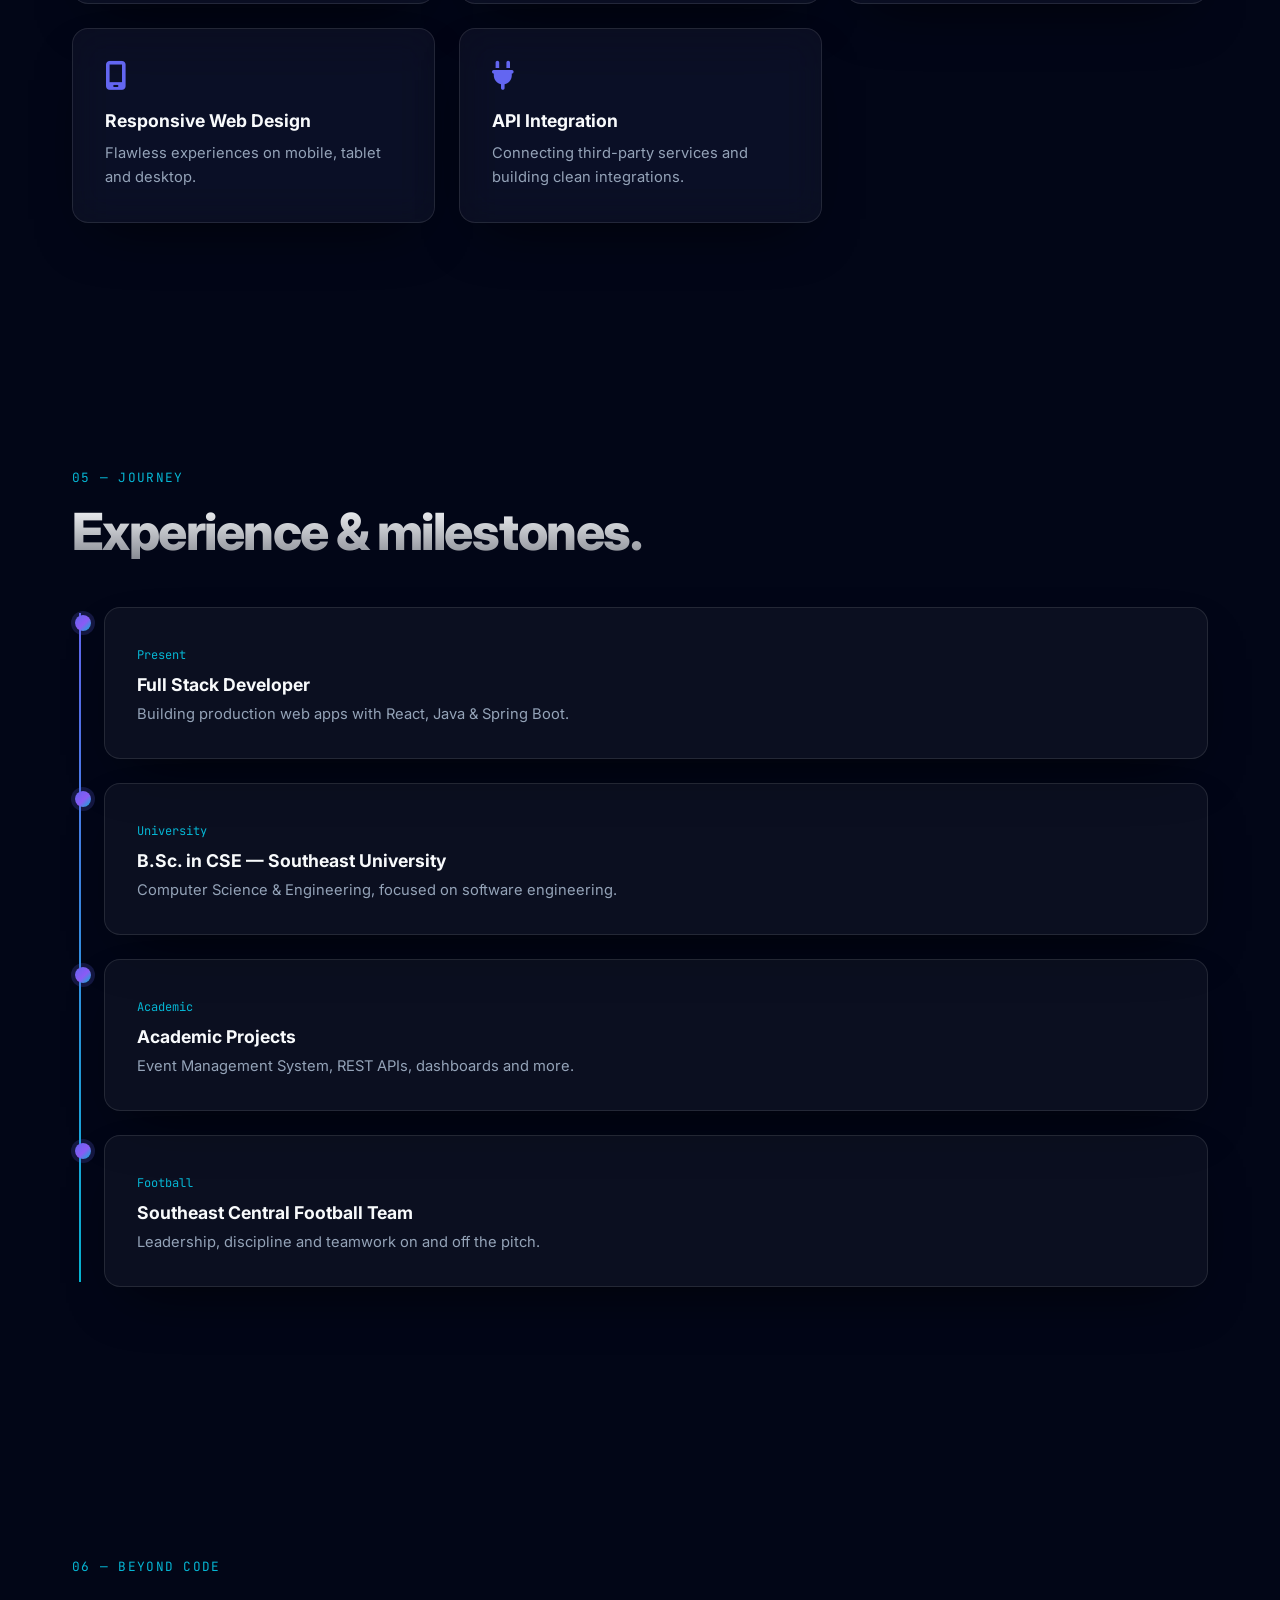
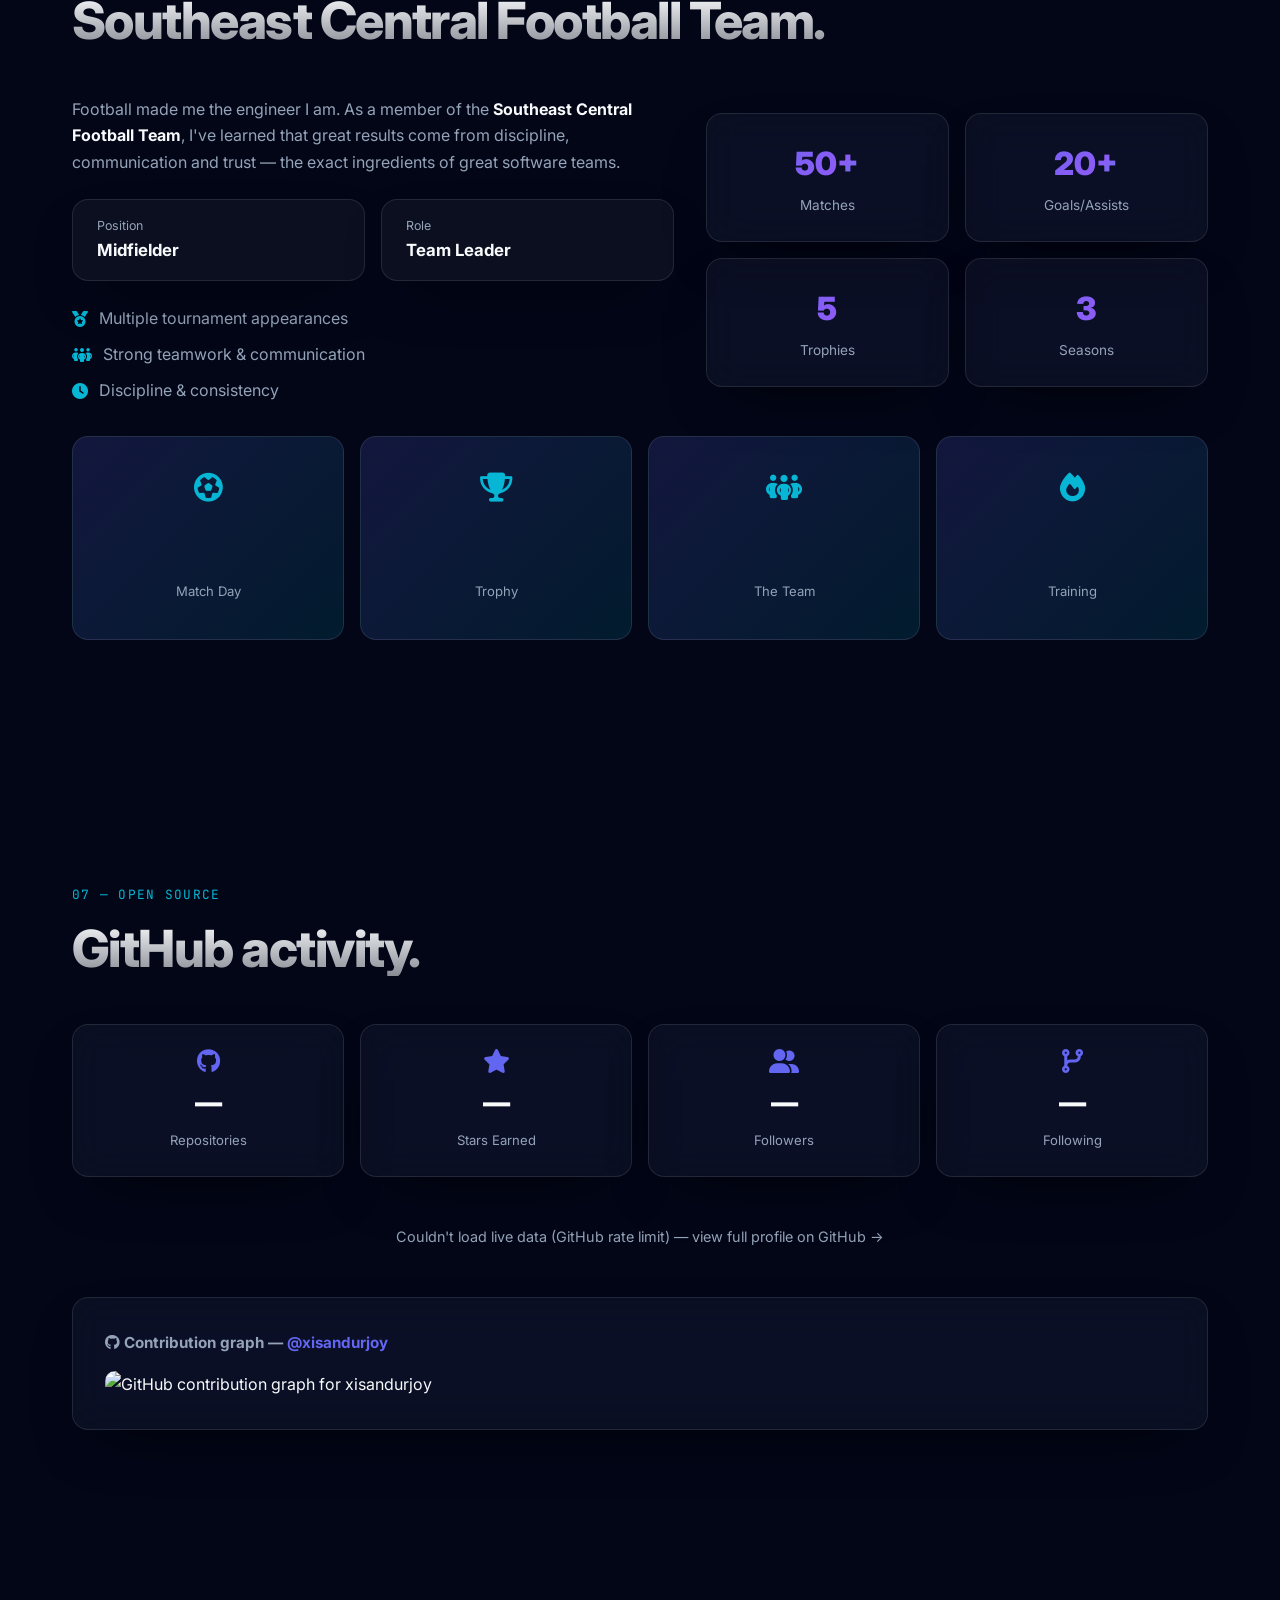
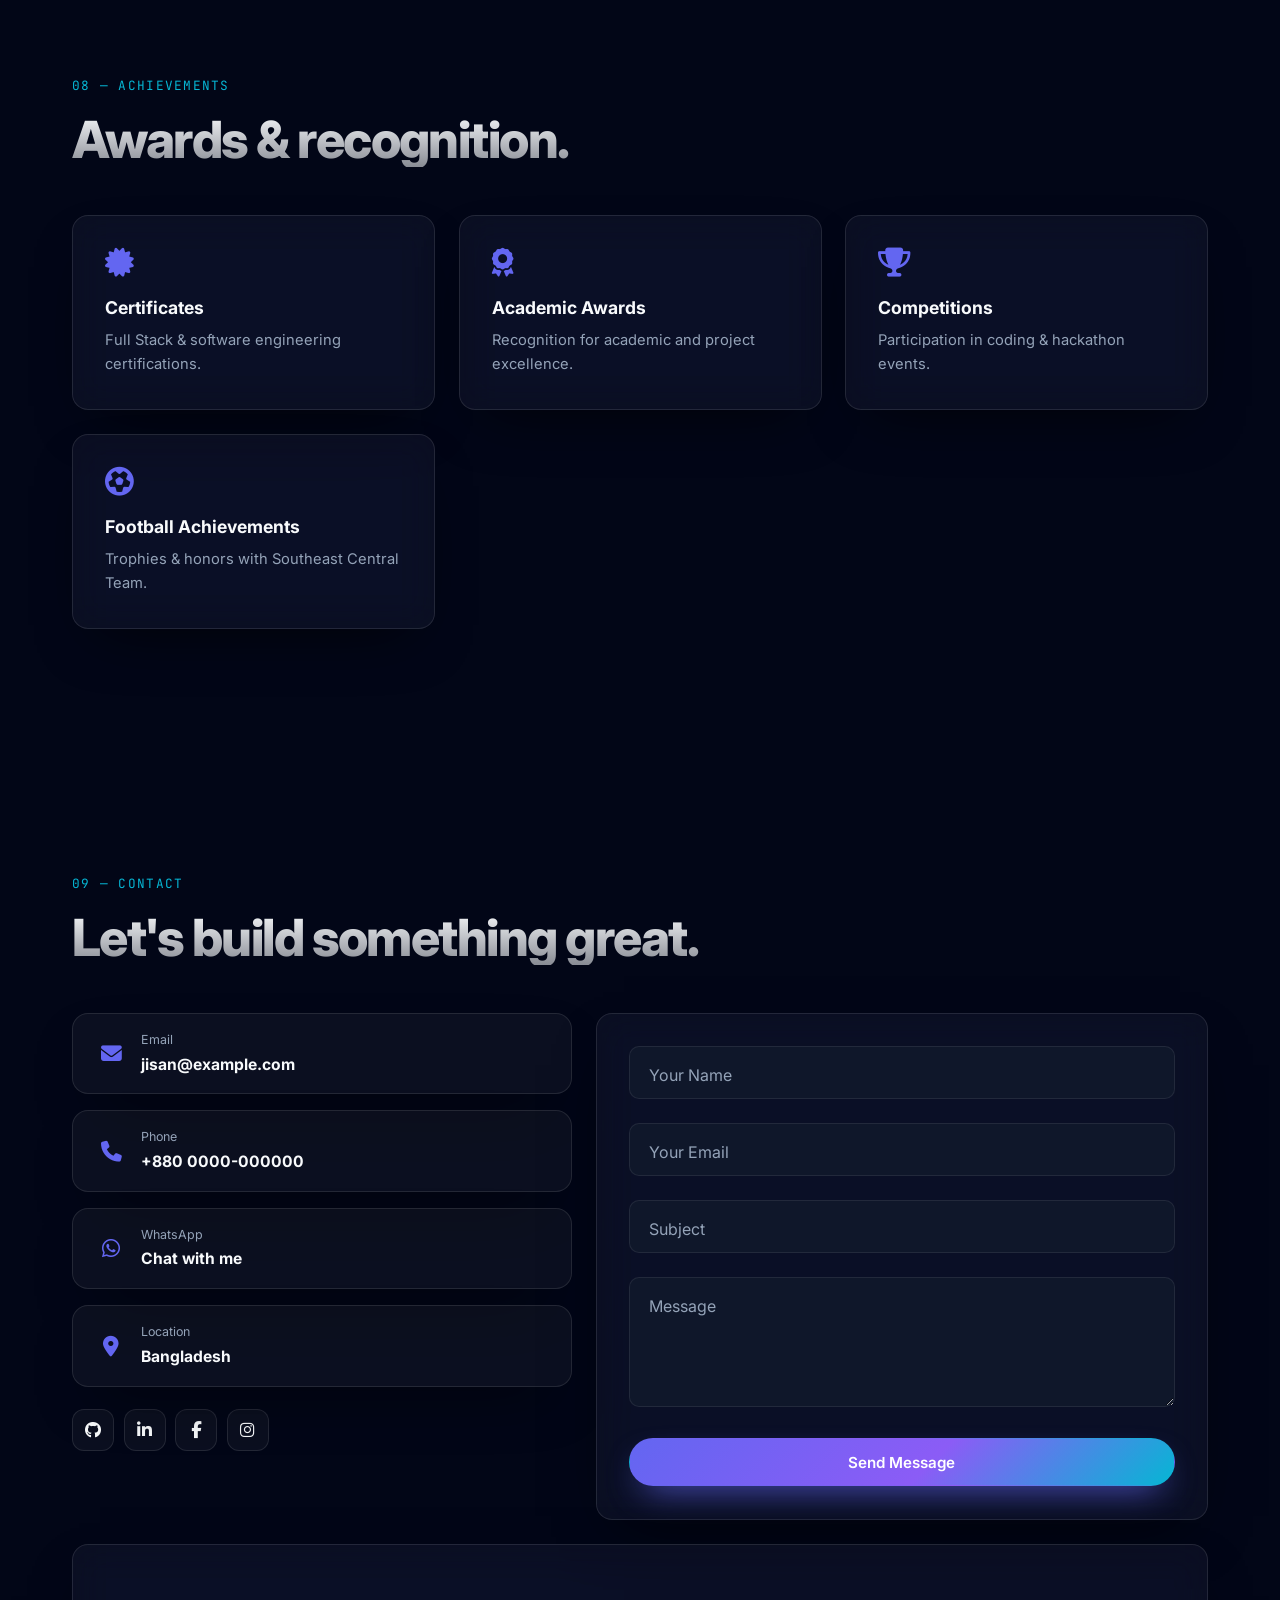
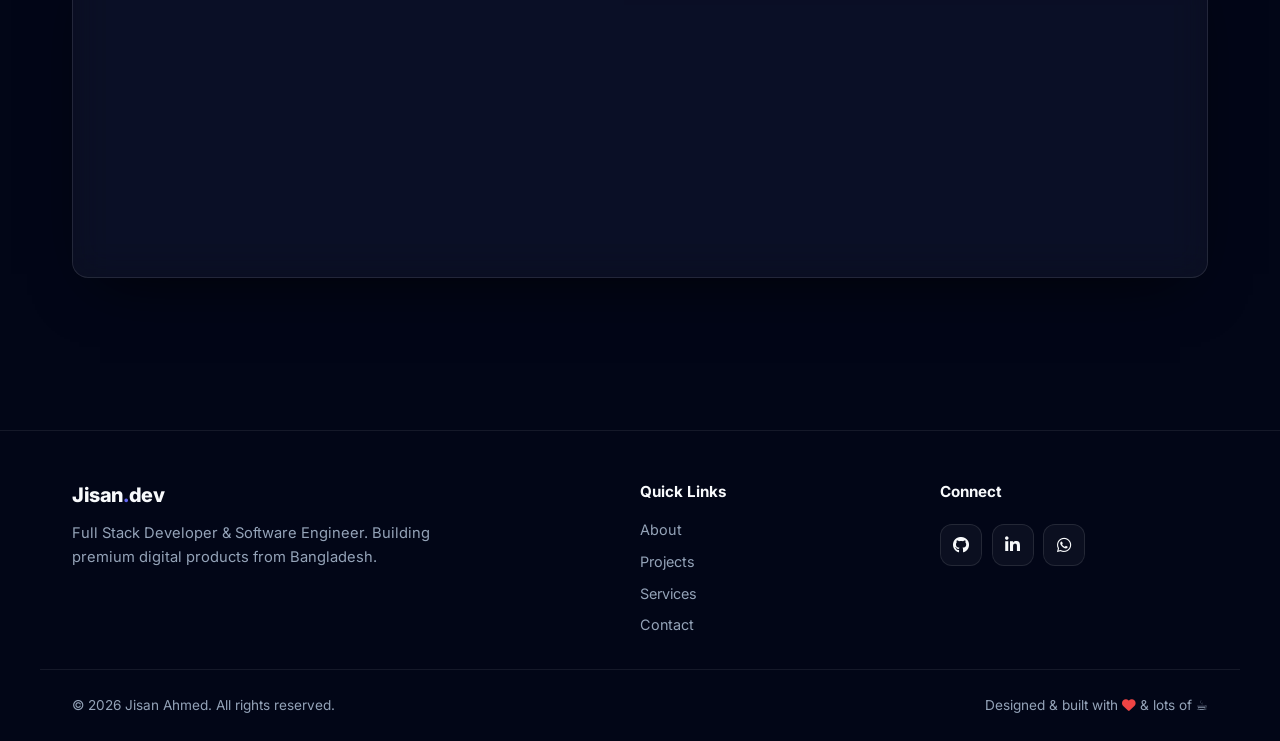
==== commit a106a260: "feat: add fillable CV page with Save-as-PDF - Add cv.html: premium two-column A4 resume with click-t" ====
--- a/index.html
+++ b/index.html
@@ -137,7 +137,7 @@
           <div class="hero__cta reveal">
             <a href="#contact" class="btn btn--primary magnetic">Hire Me <i class="fa-solid fa-arrow-right"></i></a>
             <a href="#projects" class="btn btn--glass magnetic">View Projects</a>
-            <a href="#" class="btn btn--ghost magnetic"><i class="fa-solid fa-download"></i> Download CV</a>
+            <a href="cv.html" target="_blank" rel="noopener" class="btn btn--ghost magnetic"><i class="fa-solid fa-download"></i> Download CV</a>
           </div>
 
           <div class="hero__socials reveal">
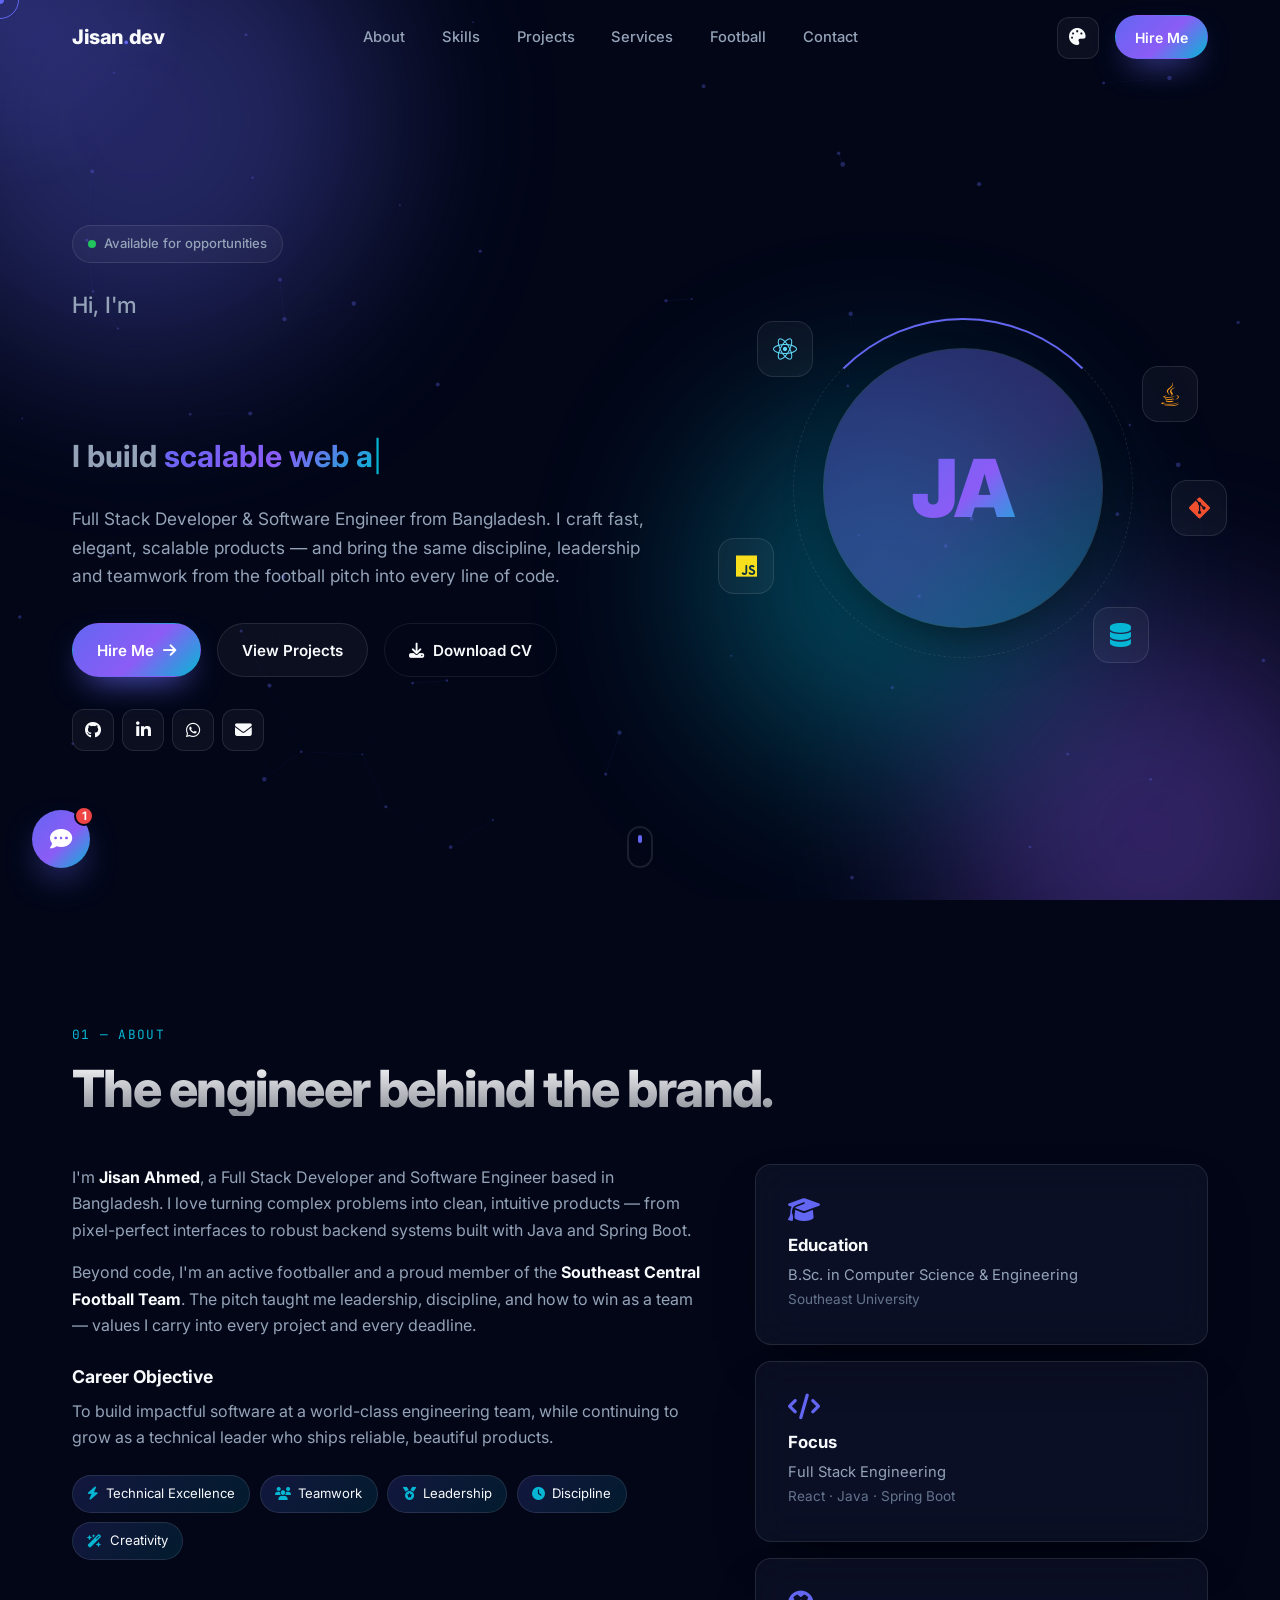
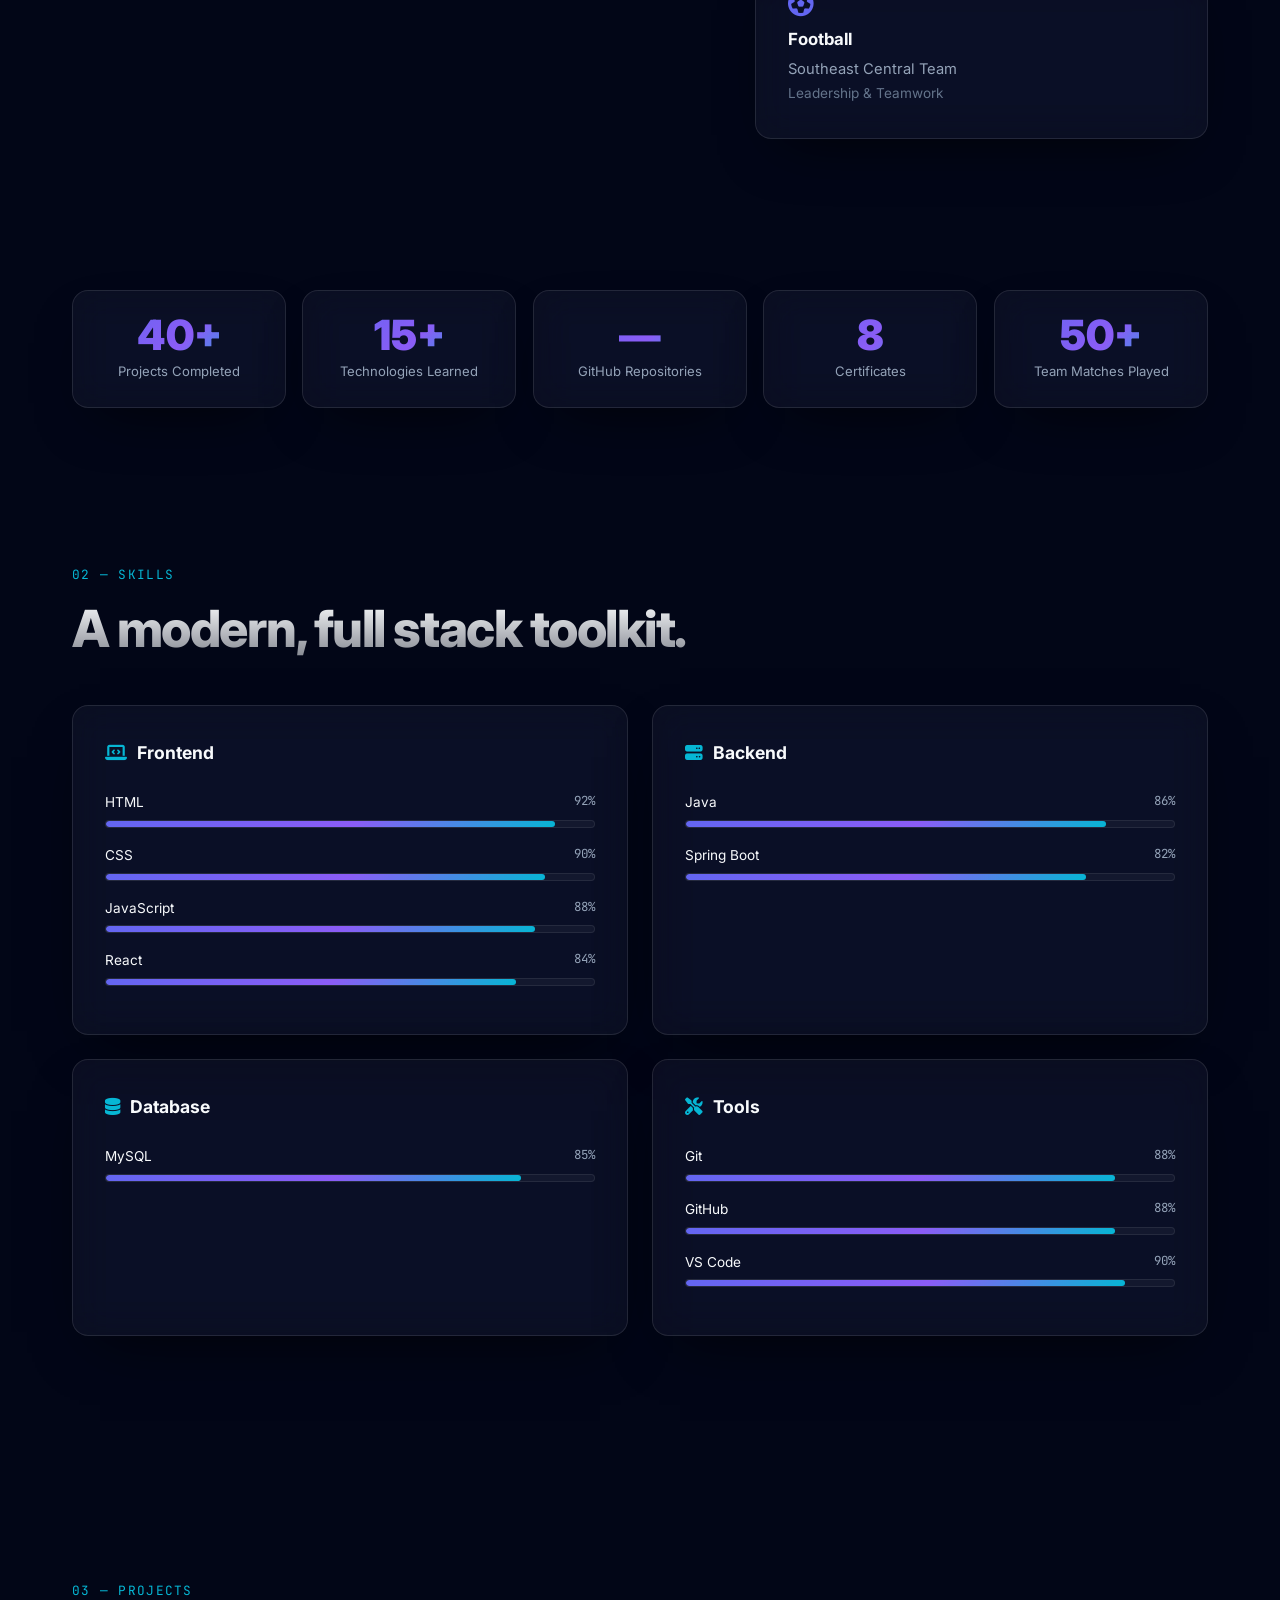
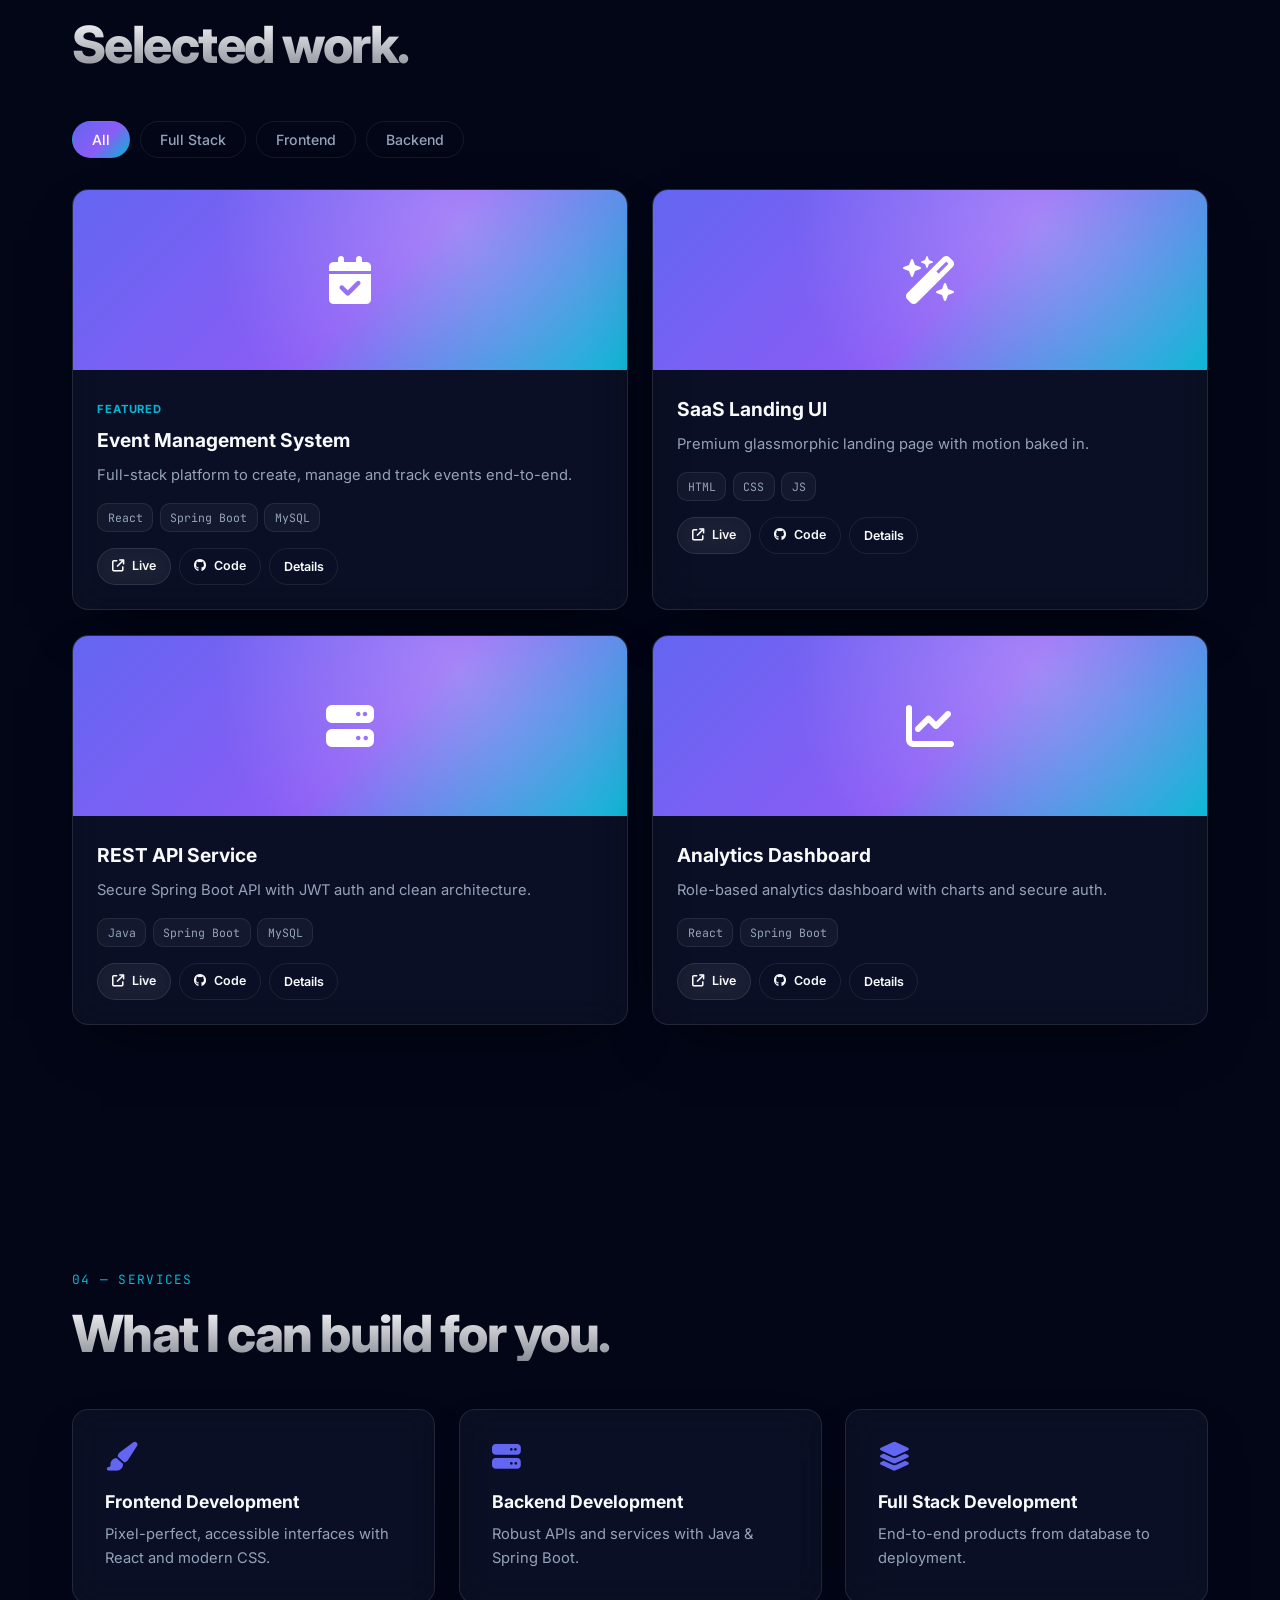
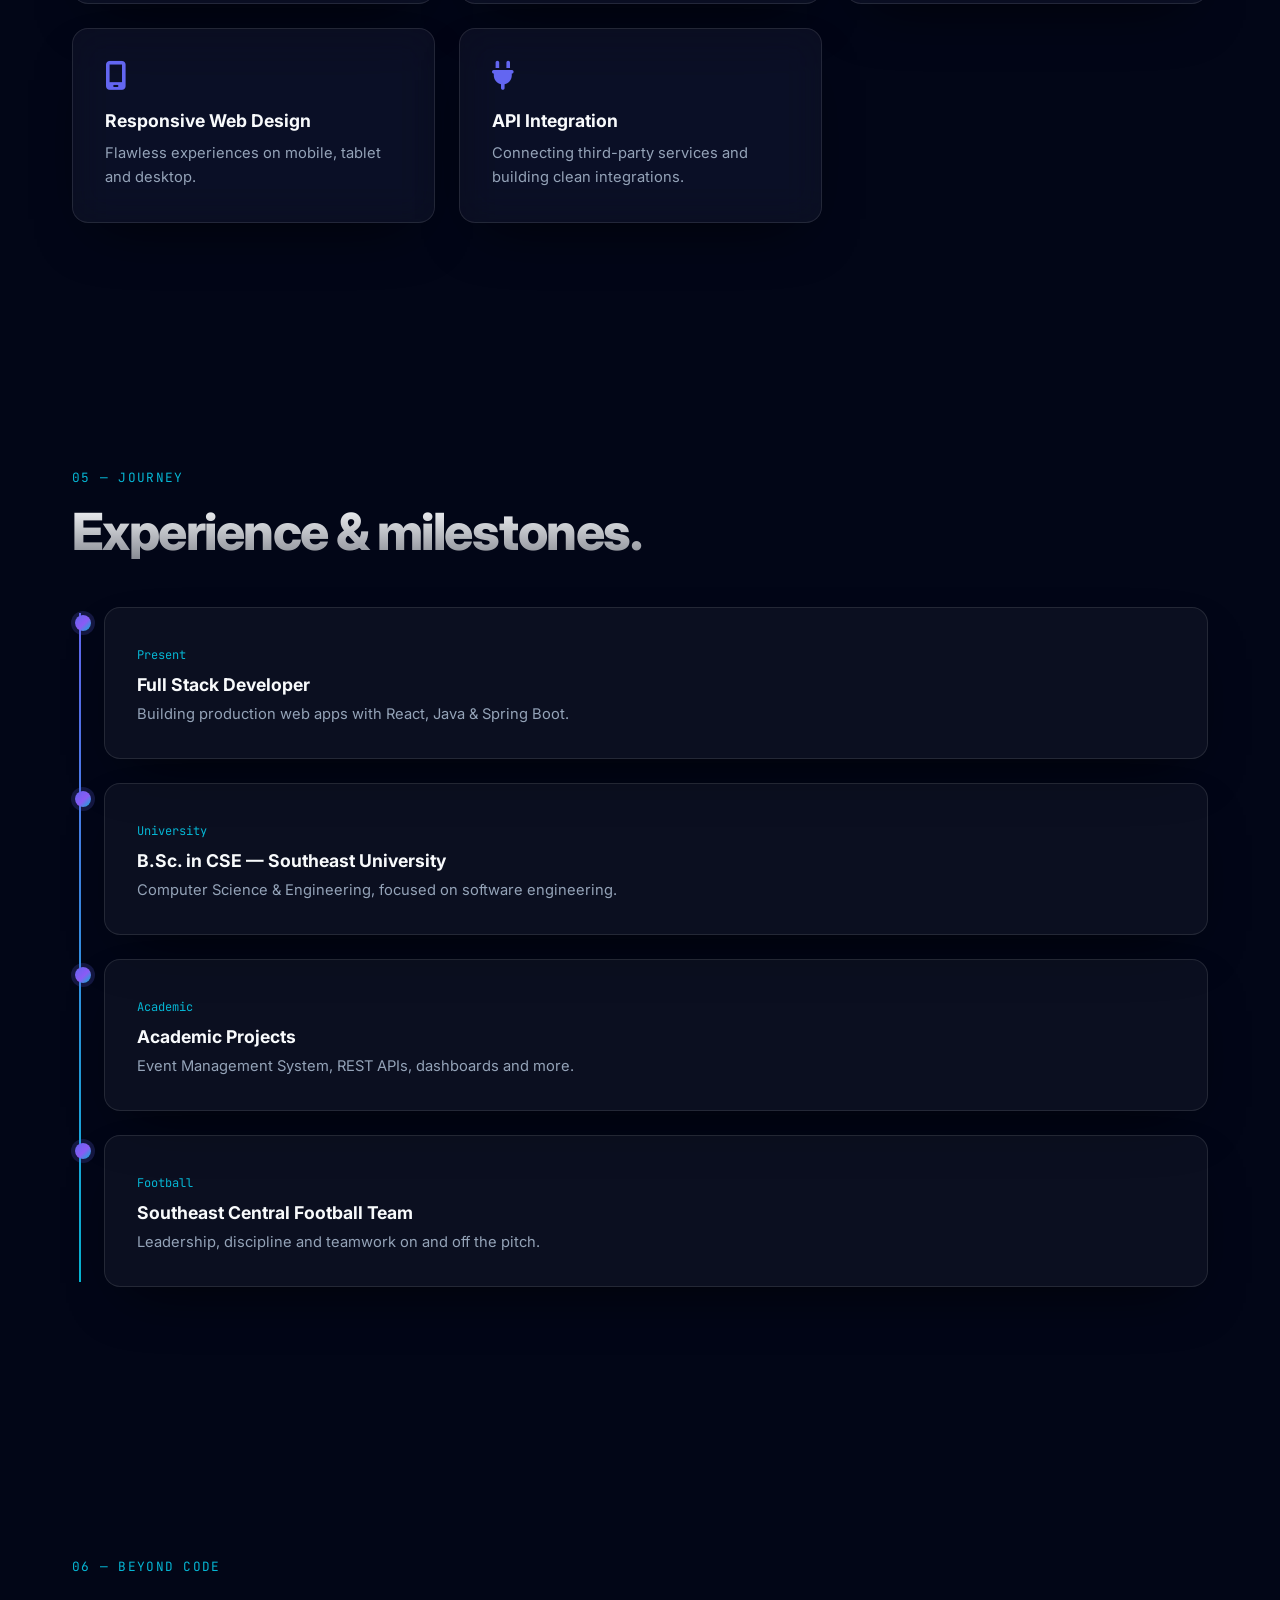
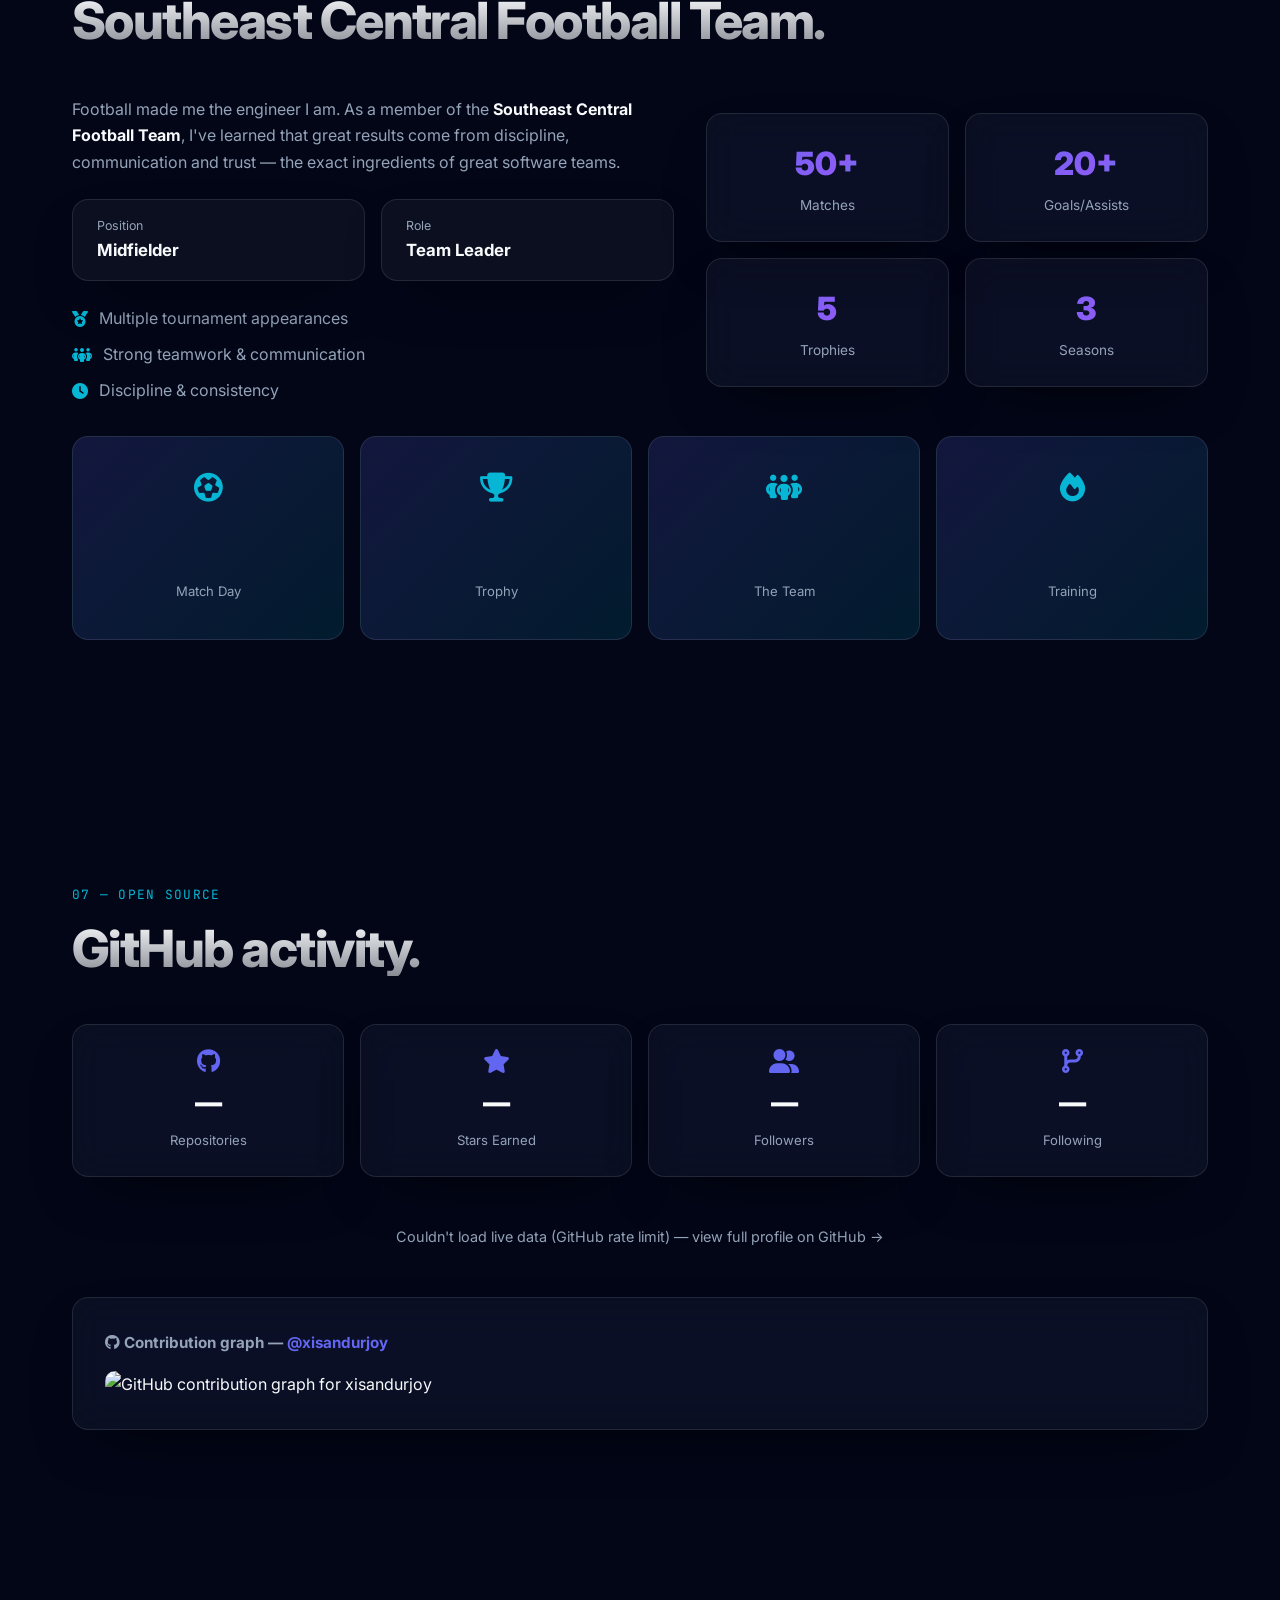
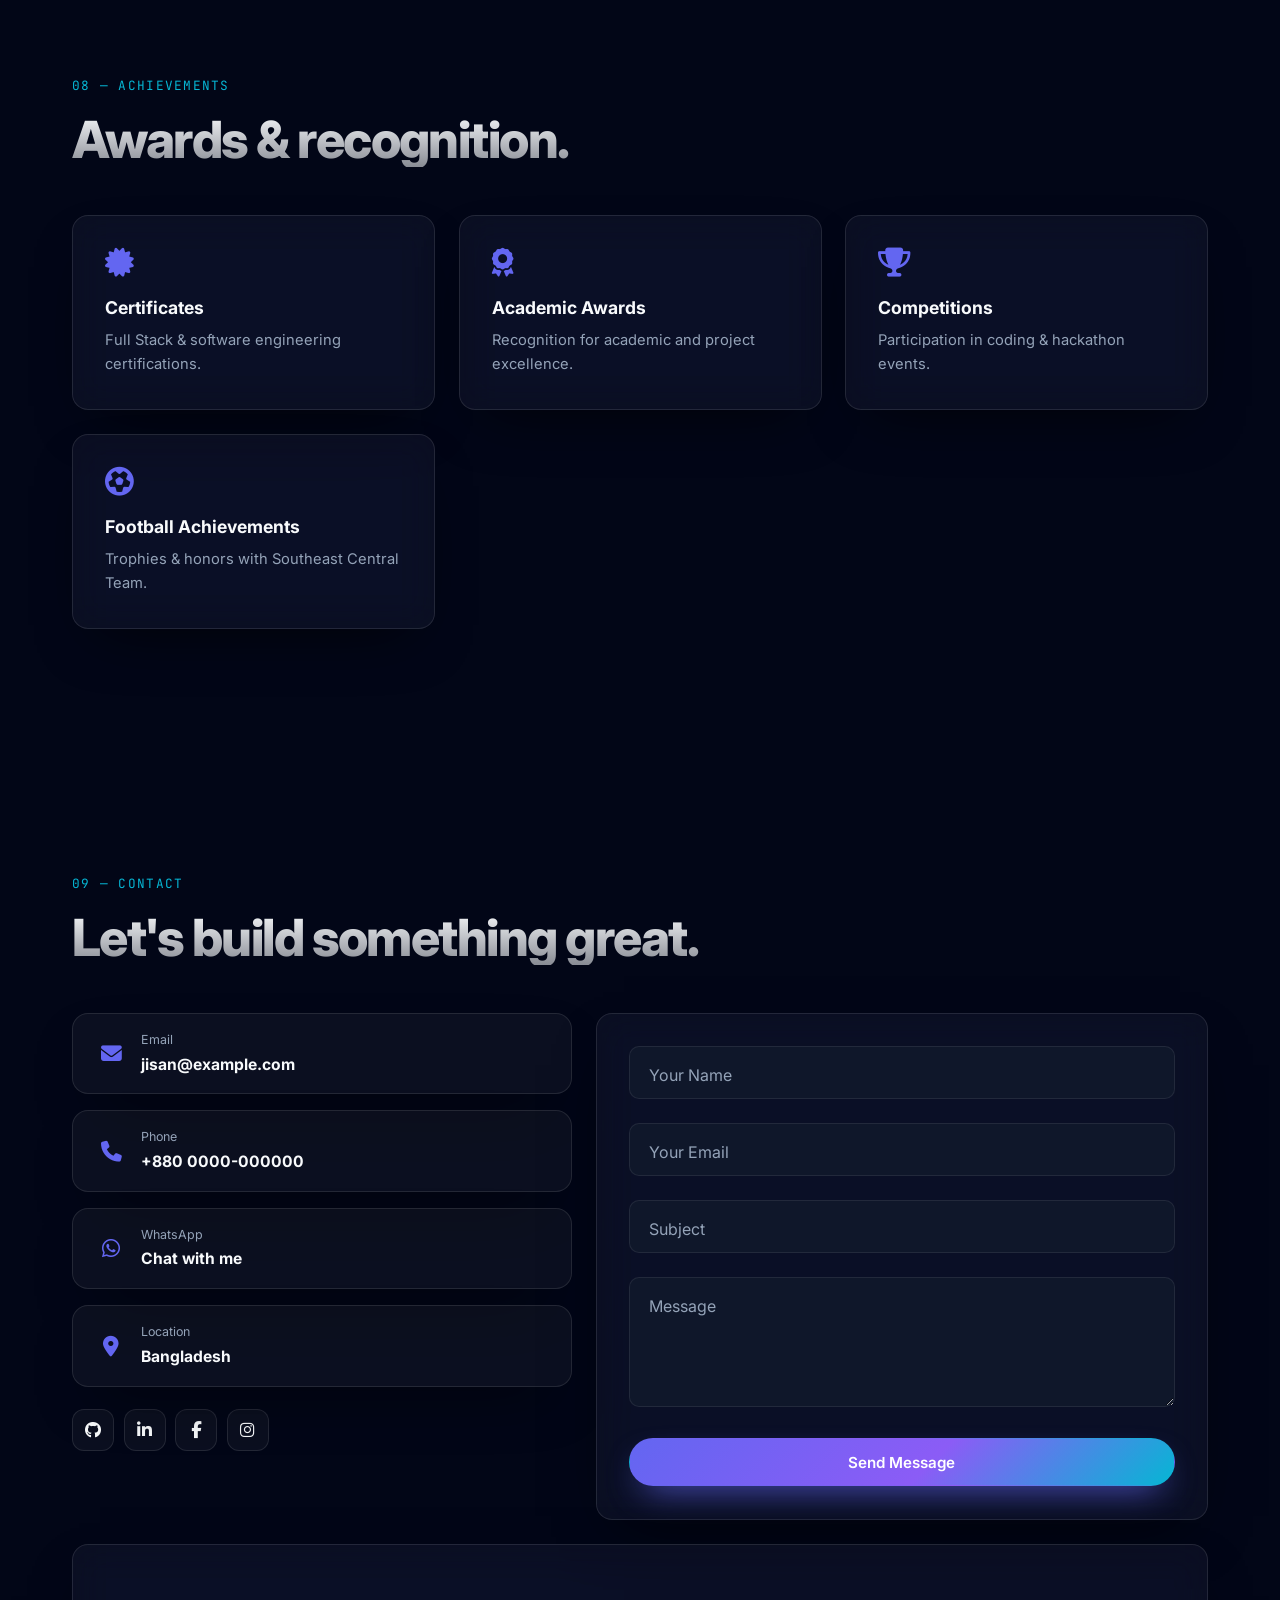
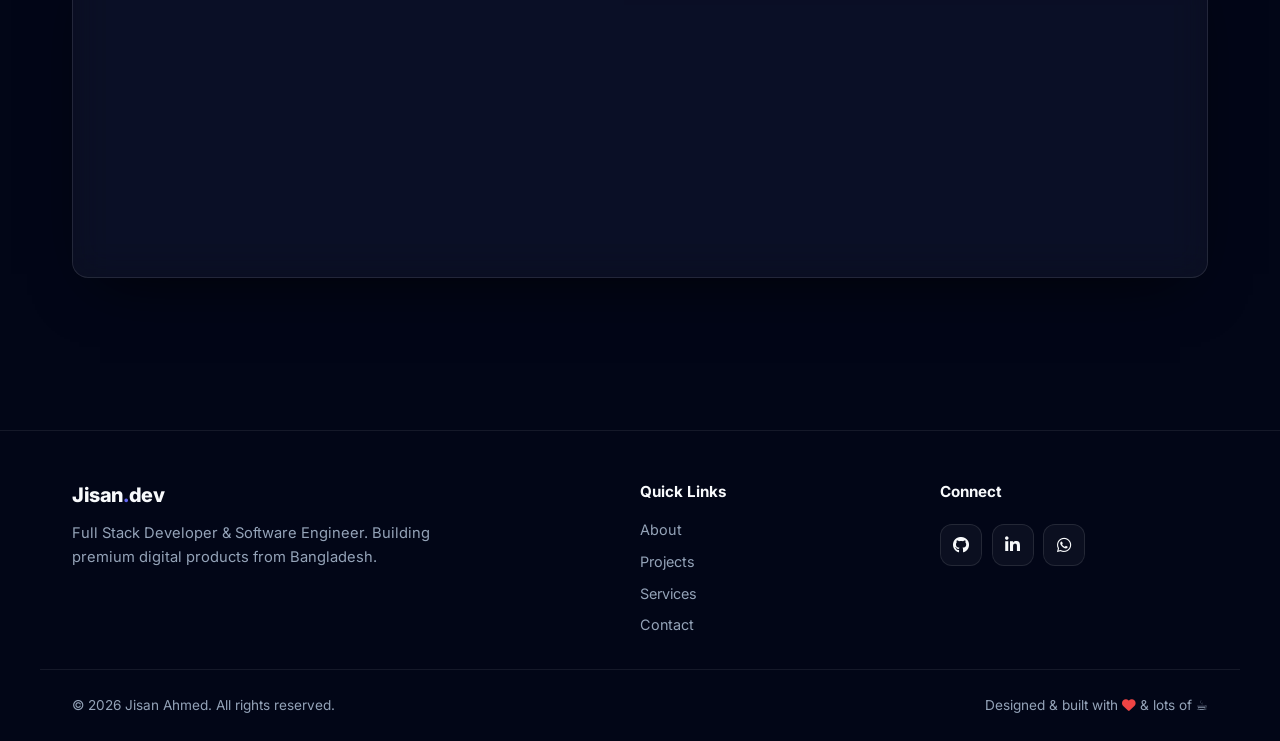
==== commit 323c2ba4: "feat: floating chat/message popup with WhatsApp + email delivery - Add floating launcher button (bot" ====
--- a/index.html
+++ b/index.html
@@ -628,6 +628,49 @@
     </div>
   </div>
 
+  <!-- ============================================================= -->
+  <!-- FLOATING CHAT / MESSAGE WIDGET -->
+  <!-- ============================================================= -->
+  <div class="chat" id="chat">
+    <!-- auto greeting bubble -->
+    <div class="chat__bubble" id="chat-bubble">
+      👋 Hi! Got a project or question? Message me here.
+      <button class="chat__bubble-x" id="chat-bubble-x" aria-label="Dismiss">&times;</button>
+    </div>
+
+    <!-- popup panel -->
+    <div class="chat__pop glass-card" id="chat-pop" aria-hidden="true" role="dialog" aria-label="Send a message">
+      <div class="chat__head">
+        <span class="chat__avatar">JA</span>
+        <div class="chat__who">
+          <strong>Jisan Ahmed</strong>
+          <span class="chat__status"><span class="chat__dot"></span> Usually replies quickly</span>
+        </div>
+        <button class="chat__close" id="chat-close" aria-label="Close chat"><i class="fa-solid fa-xmark"></i></button>
+      </div>
+
+      <div class="chat__body">
+        <p class="chat__greet">Hey! 👋 Drop your message below and I'll get back to you.</p>
+        <form id="chat-form" class="chat__form" novalidate>
+          <input id="chat-name" type="text" placeholder="Your name" autocomplete="name" />
+          <textarea id="chat-msg" rows="3" placeholder="Type your message..." required></textarea>
+          <button type="button" id="chat-wa" class="btn chat__wa"><i class="fa-brands fa-whatsapp"></i> Send on WhatsApp</button>
+          <button type="submit" id="chat-email" class="btn btn--glass chat__email"><i class="fa-solid fa-envelope"></i> Send via Email</button>
+        </form>
+      </div>
+    </div>
+
+    <!-- launcher button -->
+    <button class="chat__toggle" id="chat-toggle" aria-label="Open message popup">
+      <i class="fa-solid fa-comment-dots chat__toggle-open"></i>
+      <i class="fa-solid fa-xmark chat__toggle-close"></i>
+      <span class="chat__badge" id="chat-badge">1</span>
+    </button>
+  </div>
+
+  <!-- toast notification -->
+  <div class="toast" id="toast" role="status" aria-live="polite"></div>
+
   <!-- Back to top -->
   <button id="back-to-top" class="back-to-top" aria-label="Back to top"><i class="fa-solid fa-arrow-up"></i></button>
 
--- a/style.css
+++ b/style.css
@@ -474,6 +474,85 @@
 .back-to-top:hover { transform: translateY(-4px); }
 
 /* =============================================================
+   FLOATING CHAT / MESSAGE WIDGET
+   ============================================================= */
+.chat { position: fixed; left: var(--s-4); bottom: var(--s-4); z-index: 950; }
+
+.chat__toggle {
+  position: relative; width: 58px; height: 58px; border-radius: 50%;
+  background: var(--grad); color: #fff; font-size: 1.4rem;
+  display: grid; place-items: center; box-shadow: 0 16px 38px -14px var(--primary);
+  transition: transform 0.3s ease;
+}
+.chat__toggle:hover { transform: translateY(-3px) scale(1.05); }
+.chat__toggle-close { display: none; }
+.chat.open .chat__toggle-open { display: none; }
+.chat.open .chat__toggle-close { display: block; }
+.chat__badge {
+  position: absolute; top: -4px; right: -4px; min-width: 20px; height: 20px; padding: 0 5px;
+  border-radius: 50px; background: #ef4444; color: #fff; font-size: 0.72rem; font-weight: 700;
+  display: grid; place-items: center; border: 2px solid var(--bg);
+  animation: pulse 2s infinite;
+}
+.chat.open .chat__badge, .chat--read .chat__badge { display: none; }
+
+/* greeting bubble */
+.chat__bubble {
+  position: absolute; left: 70px; bottom: 8px; width: 220px;
+  background: var(--glass-bg); border: 1px solid var(--glass-brd); backdrop-filter: blur(16px);
+  color: var(--text); font-size: 0.85rem; padding: 0.8rem 1.8rem 0.8rem 0.9rem;
+  border-radius: 14px 14px 14px 4px; box-shadow: var(--shadow);
+  opacity: 0; transform: translateY(8px) scale(0.96); pointer-events: none;
+  transition: opacity 0.3s ease, transform 0.3s ease;
+}
+.chat__bubble.show { opacity: 1; transform: none; pointer-events: auto; }
+.chat__bubble-x { position: absolute; top: 4px; right: 6px; font-size: 1rem; color: var(--muted); line-height: 1; }
+.chat__bubble-x:hover { color: var(--text); }
+
+/* popup panel */
+.chat__pop {
+  position: absolute; left: 0; bottom: 72px; width: 320px; max-width: calc(100vw - 2rem);
+  padding: 0; overflow: hidden;
+  opacity: 0; transform: translateY(16px) scale(0.96); transform-origin: bottom left; pointer-events: none;
+  transition: opacity 0.3s ease, transform 0.3s ease;
+}
+.chat.open .chat__pop { opacity: 1; transform: none; pointer-events: auto; }
+.chat__head { display: flex; align-items: center; gap: 0.7rem; padding: var(--s-2); background: var(--grad); color: #fff; }
+.chat__avatar { width: 40px; height: 40px; border-radius: 50%; display: grid; place-items: center; font-weight: 800; background: rgba(255,255,255,0.2); }
+.chat__who strong { font-size: 0.95rem; display: block; }
+.chat__status { font-size: 0.72rem; opacity: 0.9; display: flex; align-items: center; gap: 0.35rem; }
+.chat__dot { width: 7px; height: 7px; border-radius: 50%; background: #4ade80; }
+.chat__close { margin-left: auto; color: #fff; font-size: 1.1rem; opacity: 0.85; }
+.chat__close:hover { opacity: 1; }
+.chat__body { padding: var(--s-3); }
+.chat__greet { font-size: 0.85rem; color: var(--muted); margin-bottom: var(--s-2); }
+.chat__form { display: flex; flex-direction: column; gap: 0.6rem; }
+.chat__form input, .chat__form textarea {
+  width: 100%; padding: 0.7rem 0.85rem; font-family: inherit; font-size: 0.88rem; resize: vertical;
+  color: var(--text); background: var(--surface); border: 1px solid var(--border); border-radius: var(--r-sm);
+}
+.chat__form input:focus, .chat__form textarea:focus { outline: none; border-color: var(--primary); box-shadow: 0 0 0 3px color-mix(in srgb, var(--primary) 18%, transparent); }
+.chat__wa { background: #25d366; color: #fff; }
+.chat__wa:hover { transform: translateY(-2px); box-shadow: 0 12px 28px -12px #25d366; }
+.chat__email { width: 100%; }
+
+/* toast */
+.toast {
+  position: fixed; left: 50%; bottom: var(--s-4); transform: translate(-50%, 30px); z-index: 1200;
+  background: var(--glass-bg); border: 1px solid var(--glass-brd); backdrop-filter: blur(18px);
+  color: var(--text); padding: 0.8rem 1.3rem; border-radius: var(--r-pill); box-shadow: var(--shadow);
+  font-size: 0.9rem; font-weight: 500; opacity: 0; pointer-events: none;
+  display: flex; align-items: center; gap: 0.6rem; max-width: 90vw;
+  transition: opacity 0.35s ease, transform 0.35s ease;
+}
+.toast.show { opacity: 1; transform: translate(-50%, 0); }
+.toast i { color: #4ade80; }
+
+@media (max-width: 480px) {
+  .chat__bubble { display: none; }
+}
+
+/* =============================================================
    PROJECT MODAL
    ============================================================= */
 .modal { position: fixed; inset: 0; z-index: 1100; display: none; align-items: center; justify-content: center; padding: var(--s-3); }
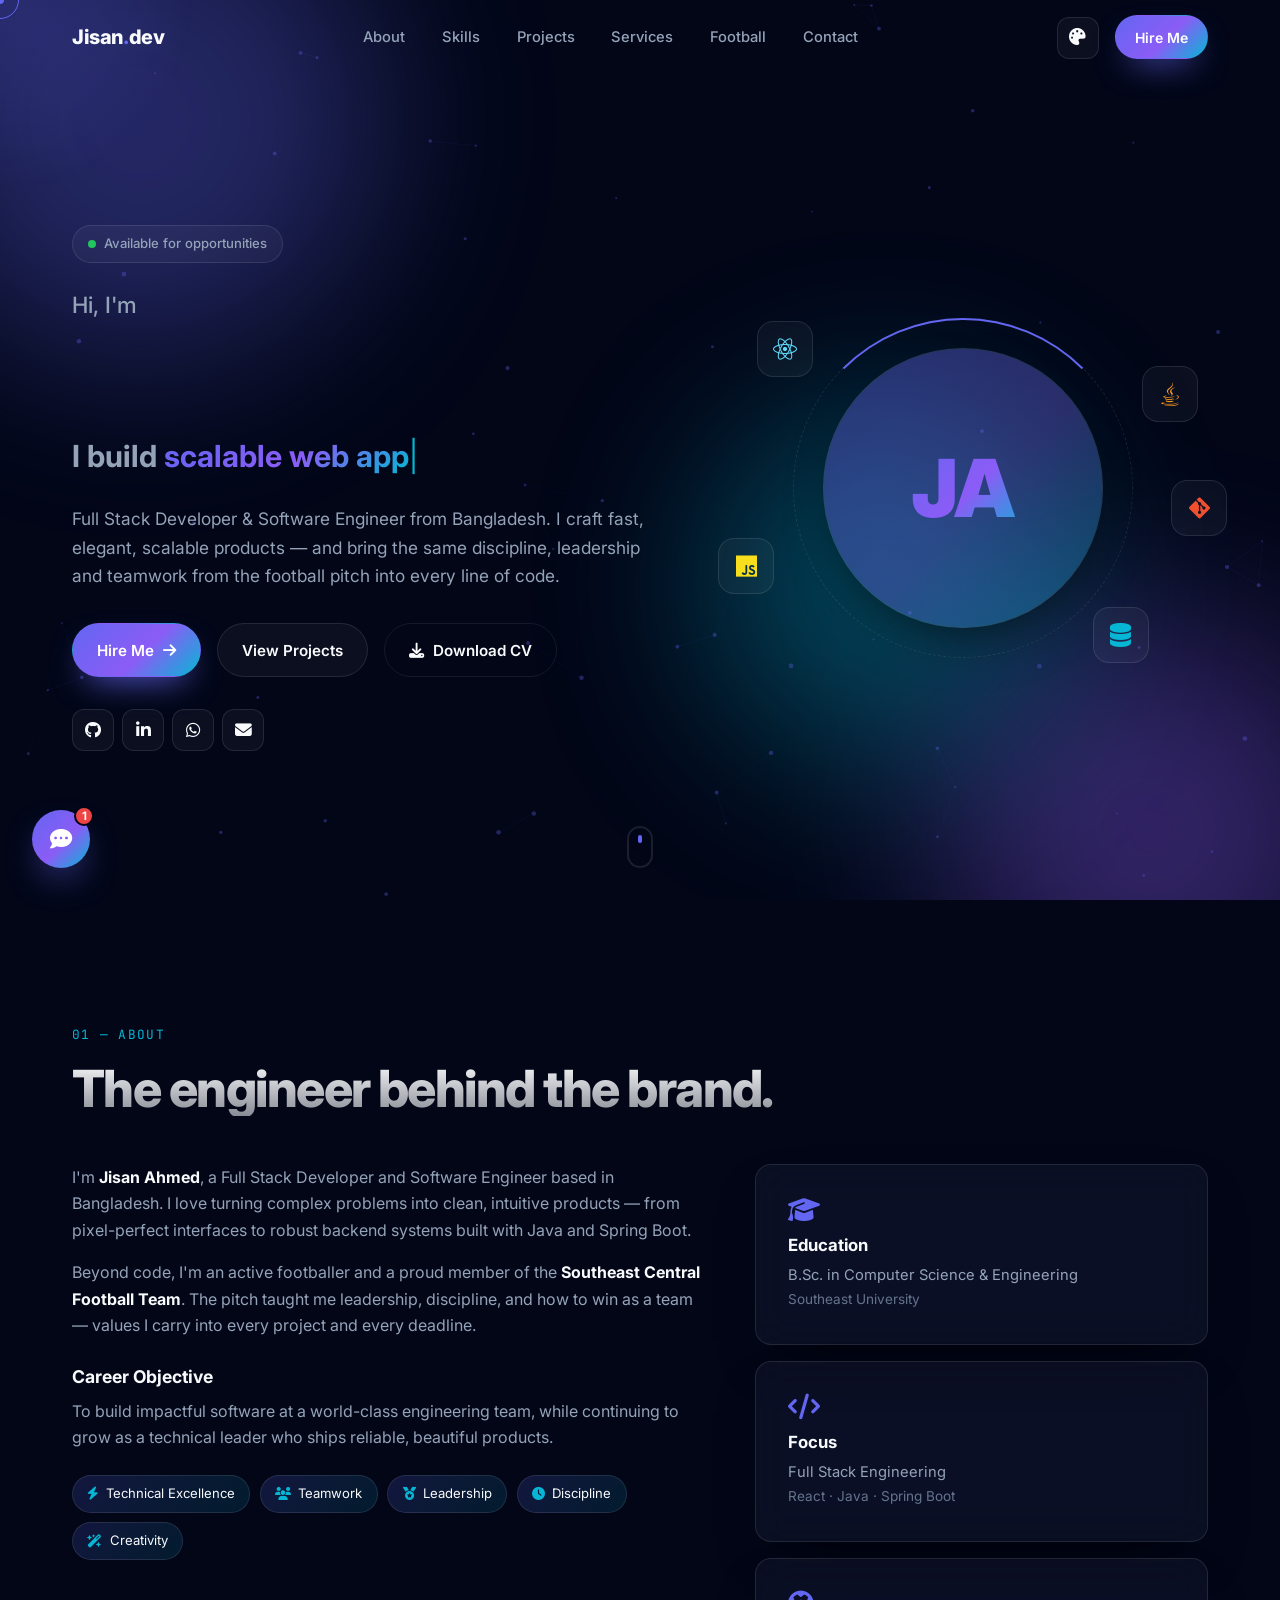
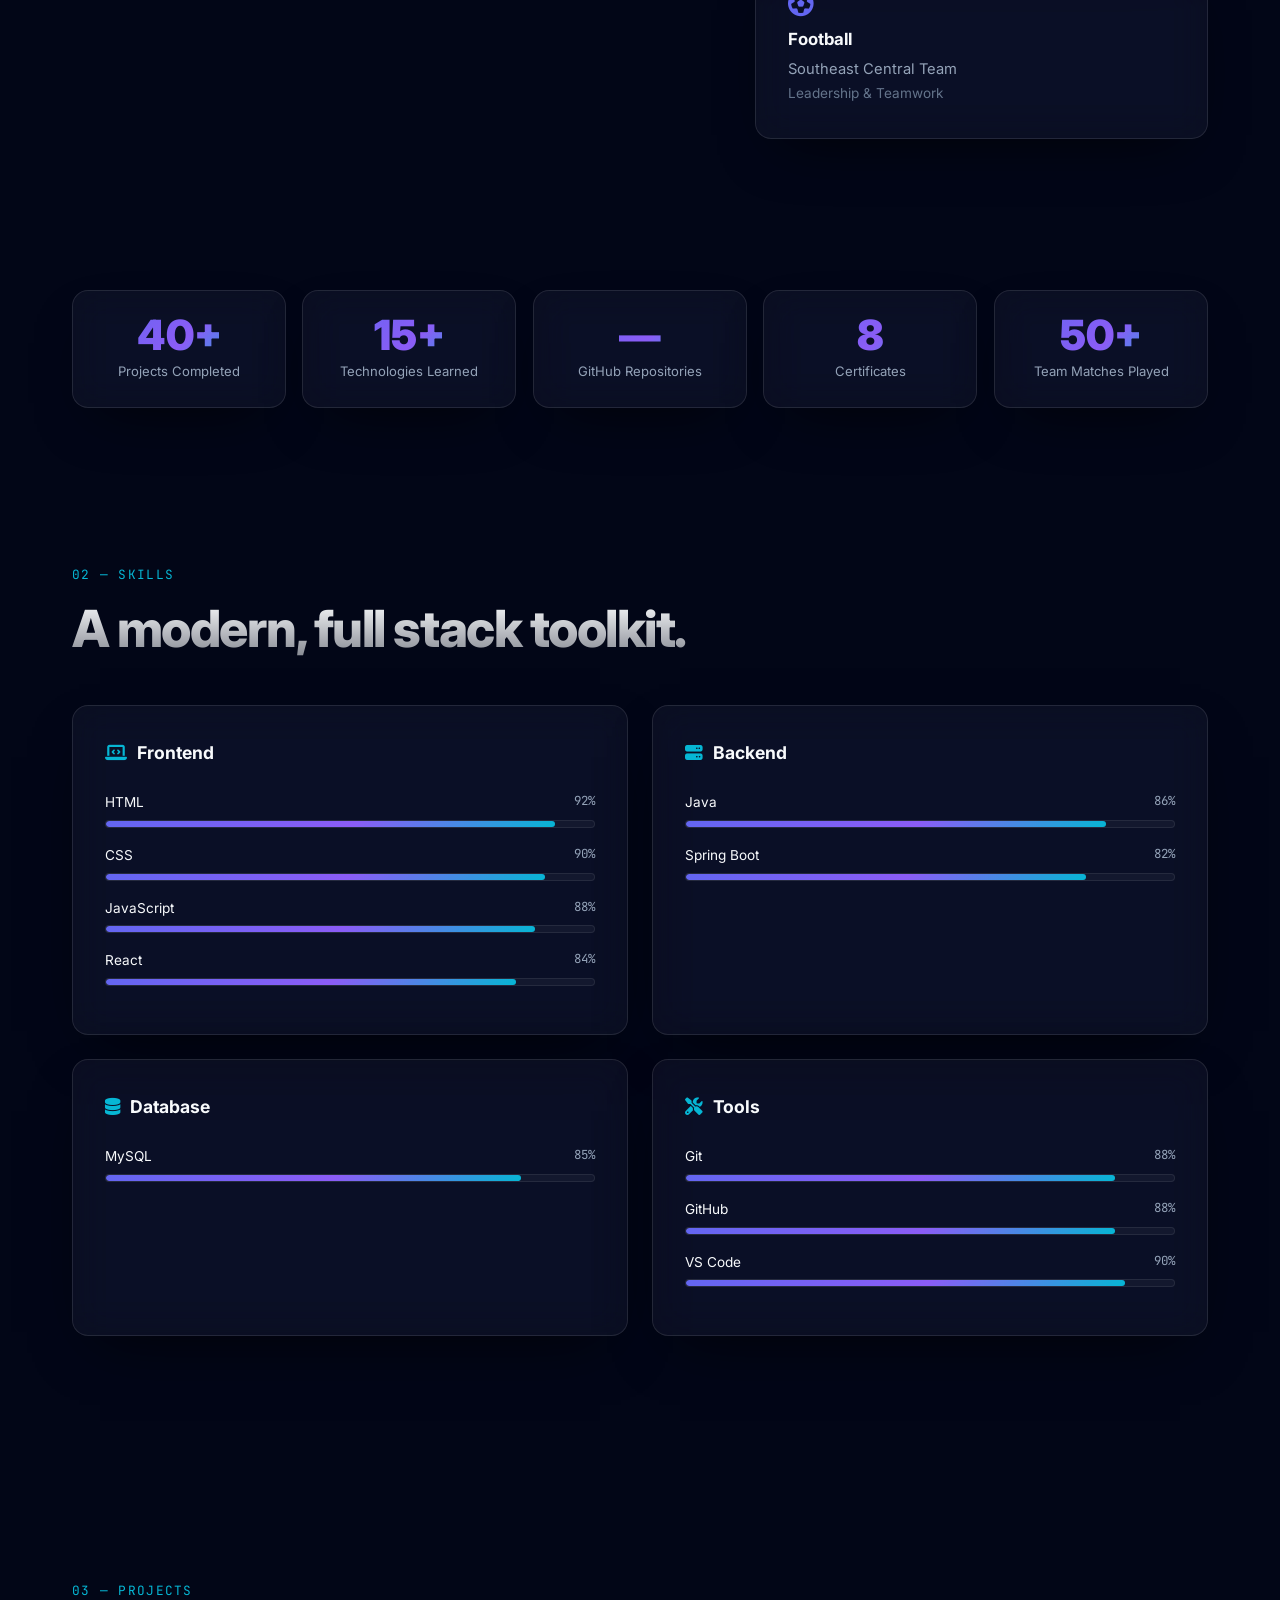
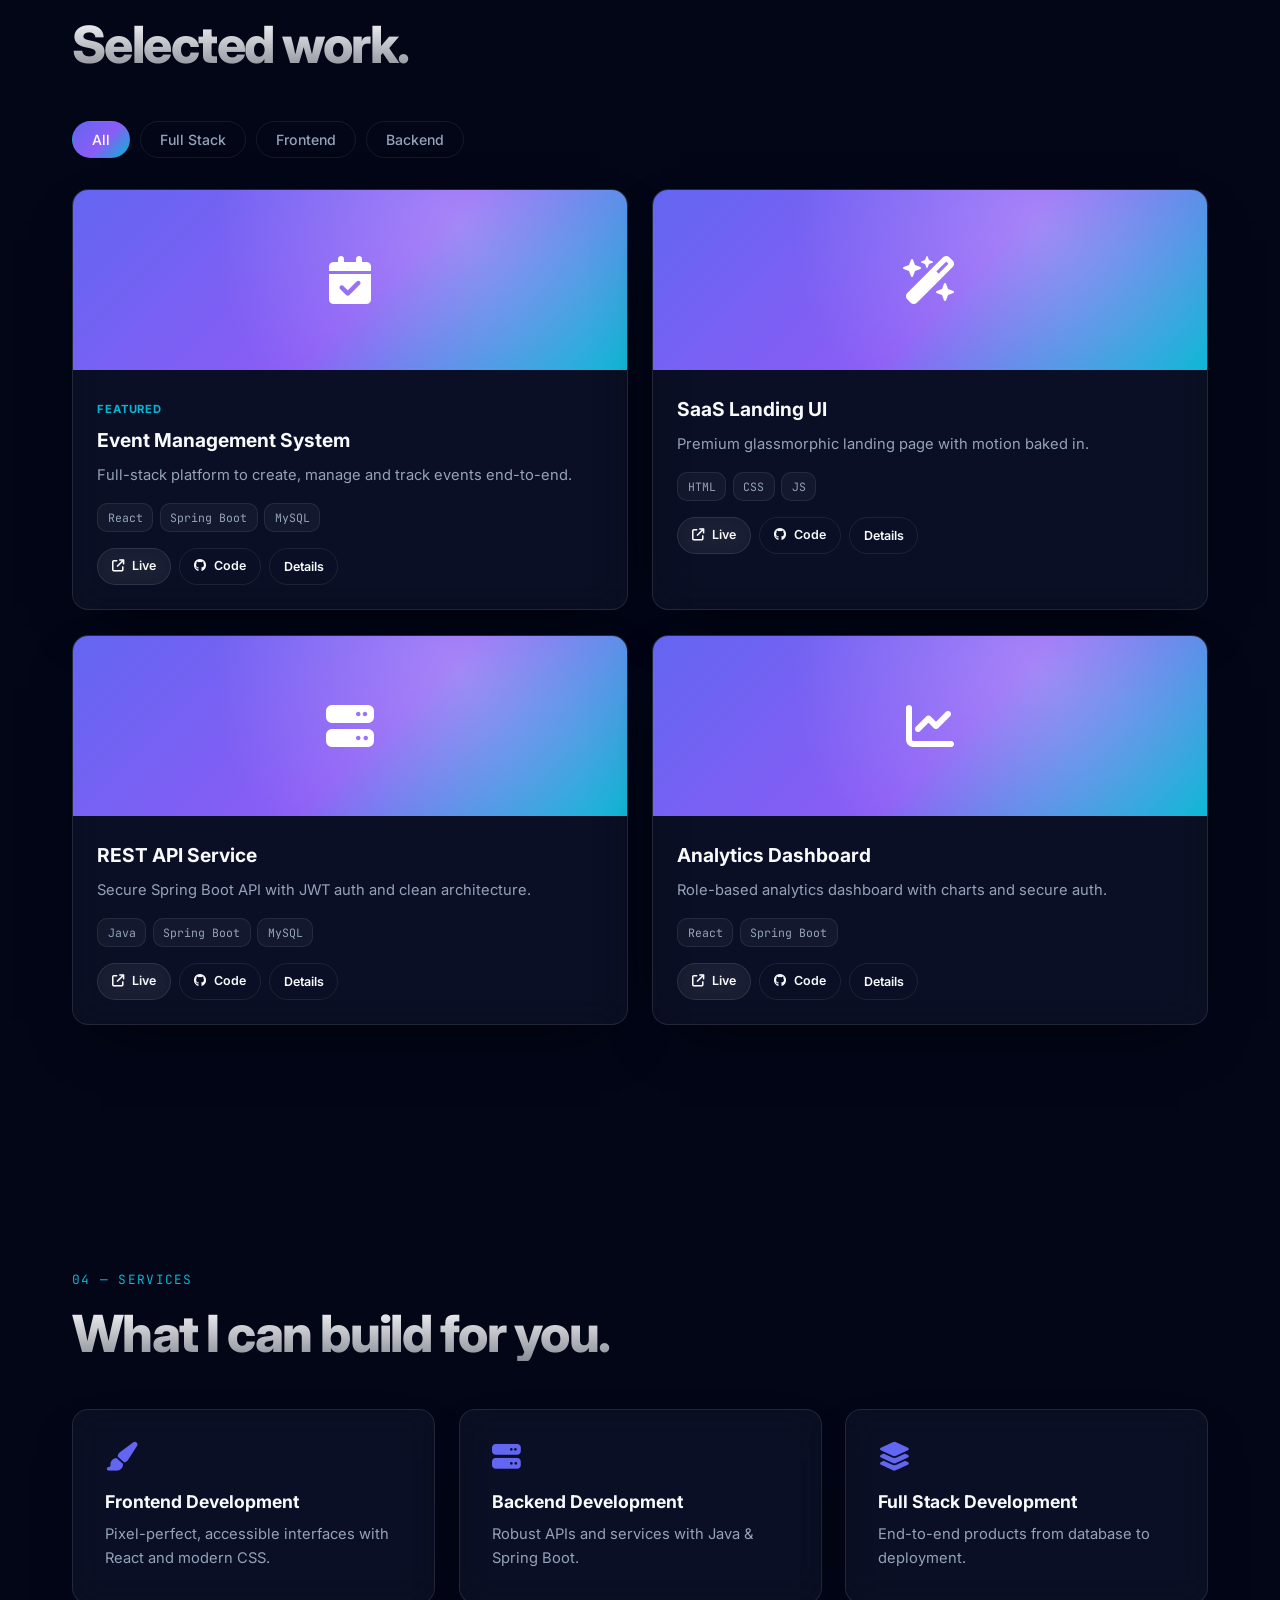
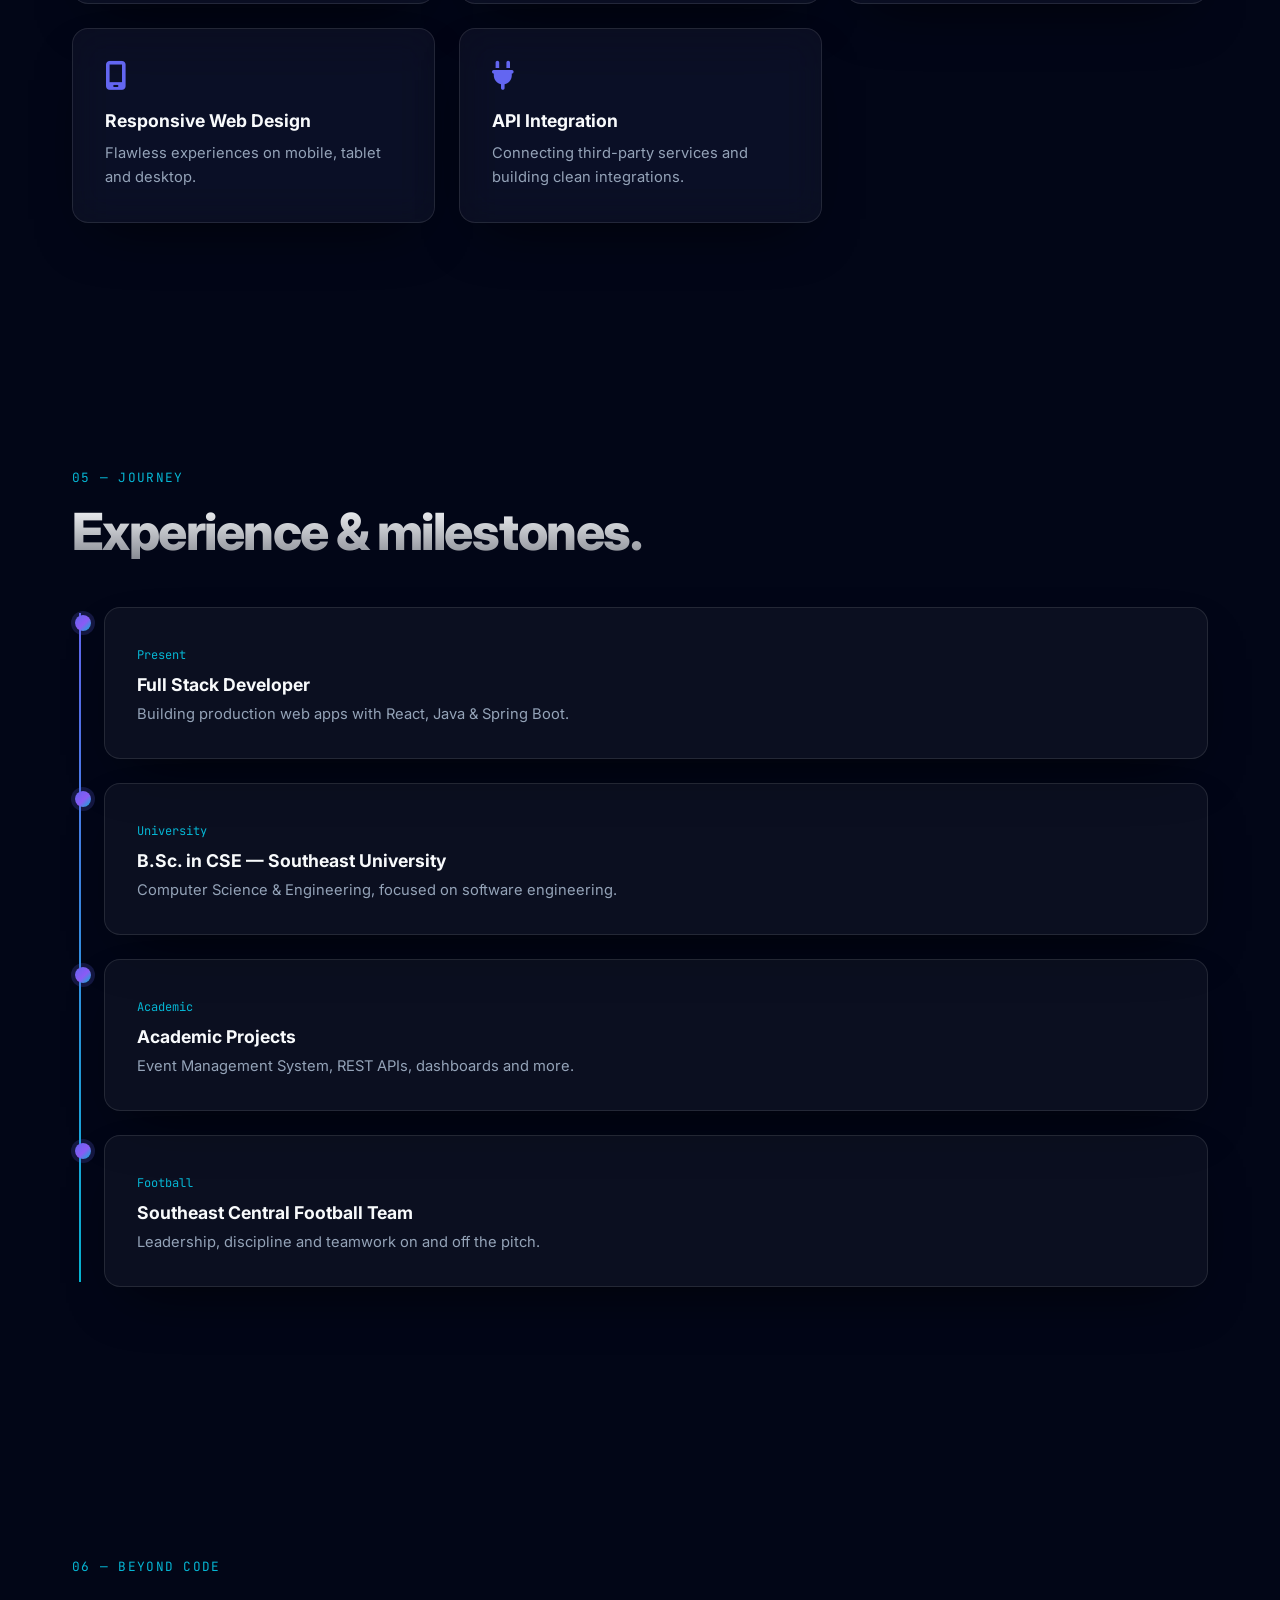
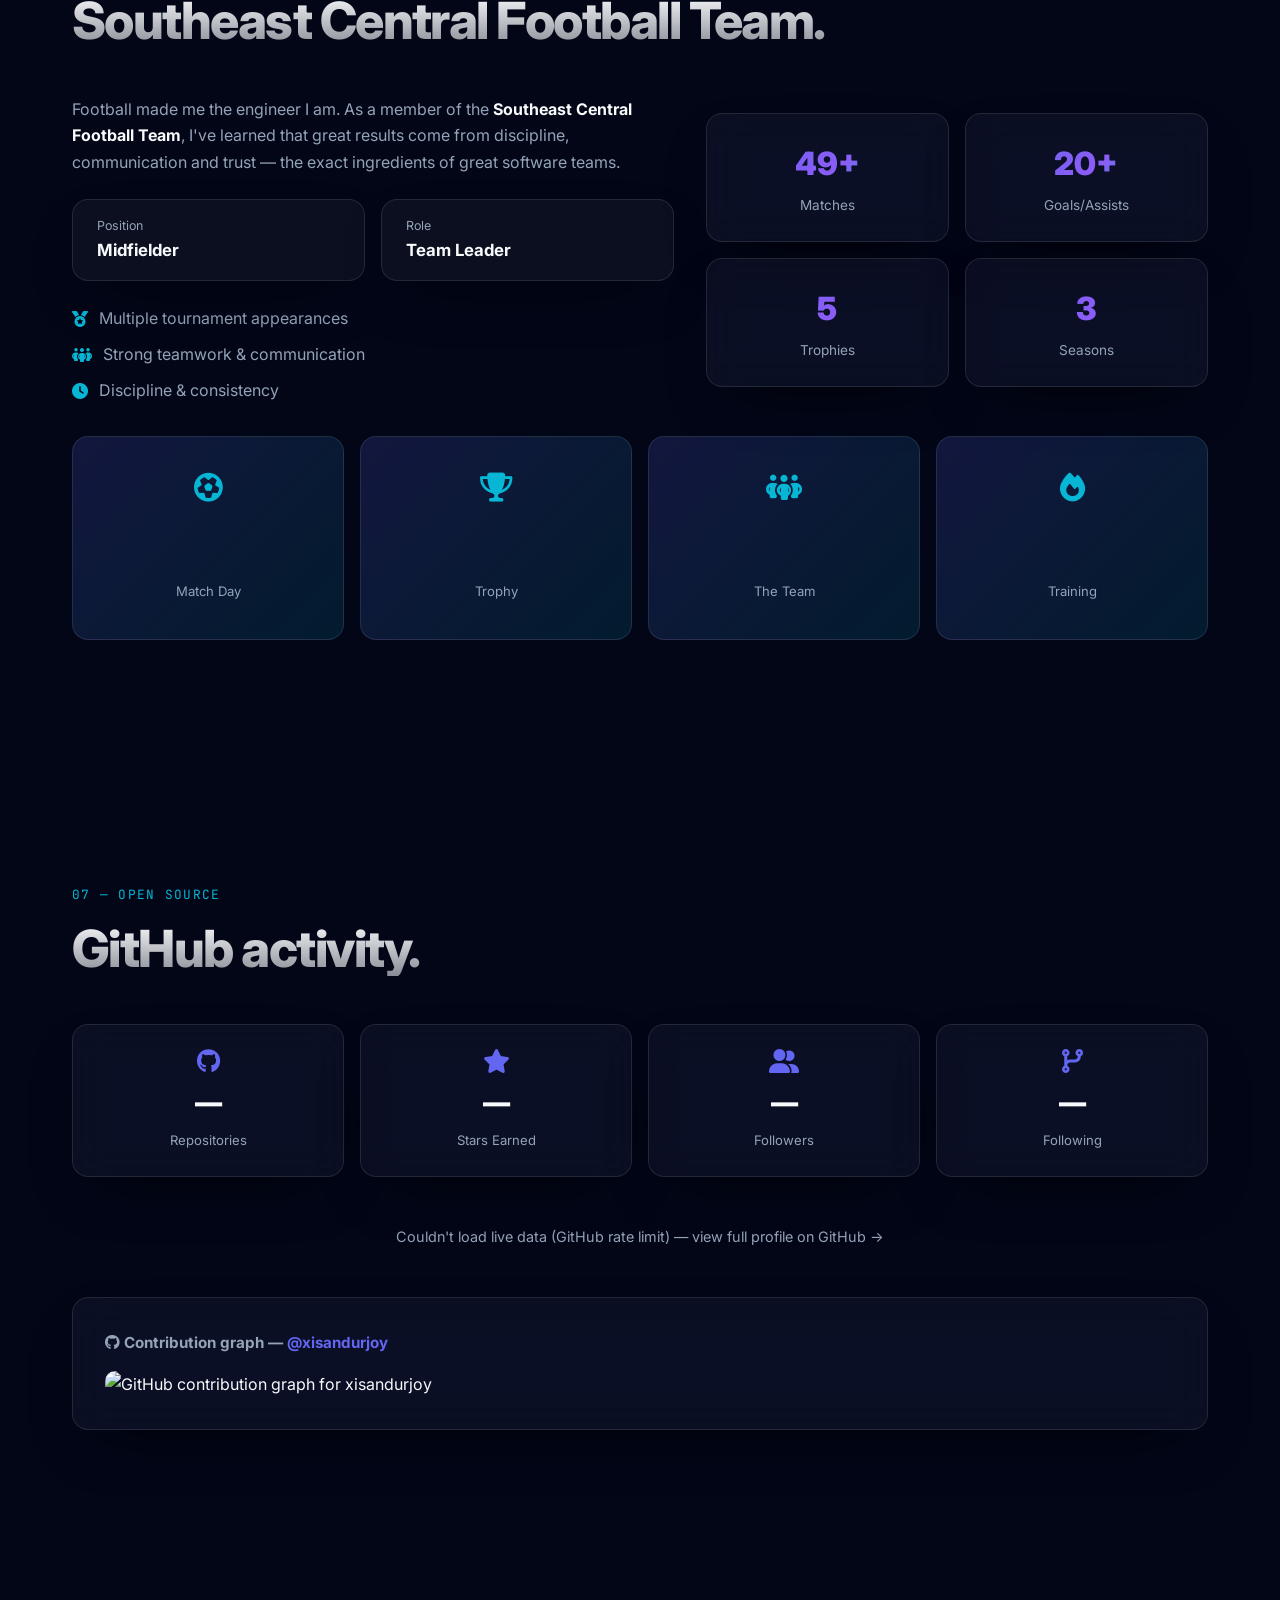
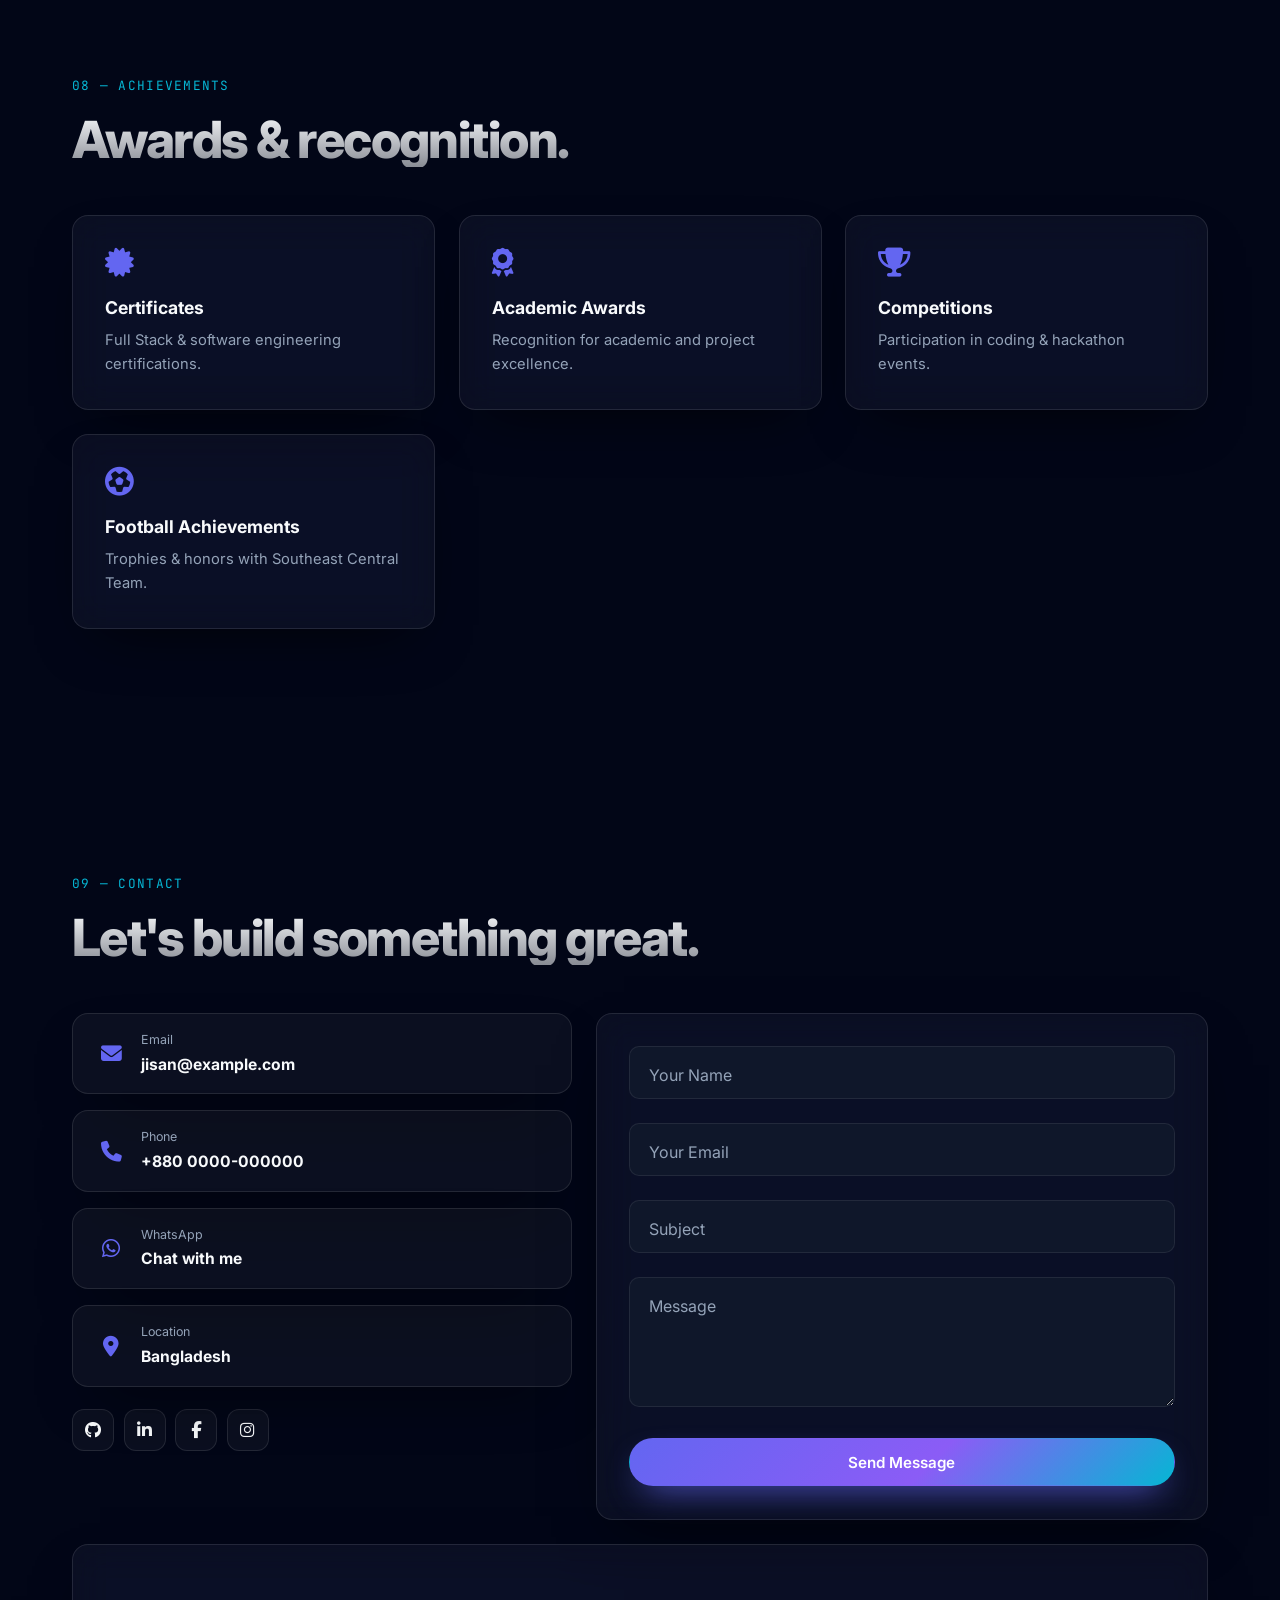
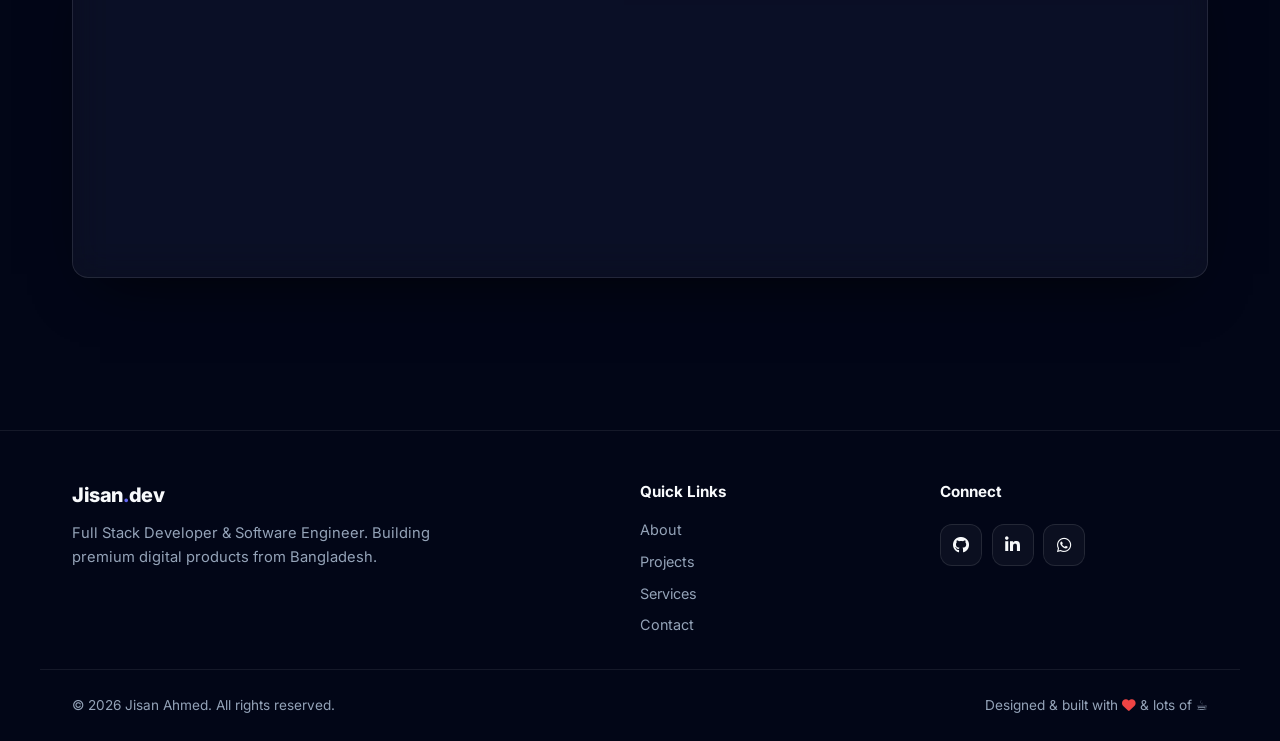
==== commit e88047f4: "feat: set WhatsApp number, make chat popup WhatsApp-only - Set CHAT_CONFIG.whatsapp to owner's numbe" ====
--- a/index.html
+++ b/index.html
@@ -654,8 +654,7 @@
         <form id="chat-form" class="chat__form" novalidate>
           <input id="chat-name" type="text" placeholder="Your name" autocomplete="name" />
           <textarea id="chat-msg" rows="3" placeholder="Type your message..." required></textarea>
-          <button type="button" id="chat-wa" class="btn chat__wa"><i class="fa-brands fa-whatsapp"></i> Send on WhatsApp</button>
-          <button type="submit" id="chat-email" class="btn btn--glass chat__email"><i class="fa-solid fa-envelope"></i> Send via Email</button>
+          <button type="submit" id="chat-wa" class="btn chat__wa"><i class="fa-brands fa-whatsapp"></i> Send on WhatsApp</button>
         </form>
       </div>
     </div>
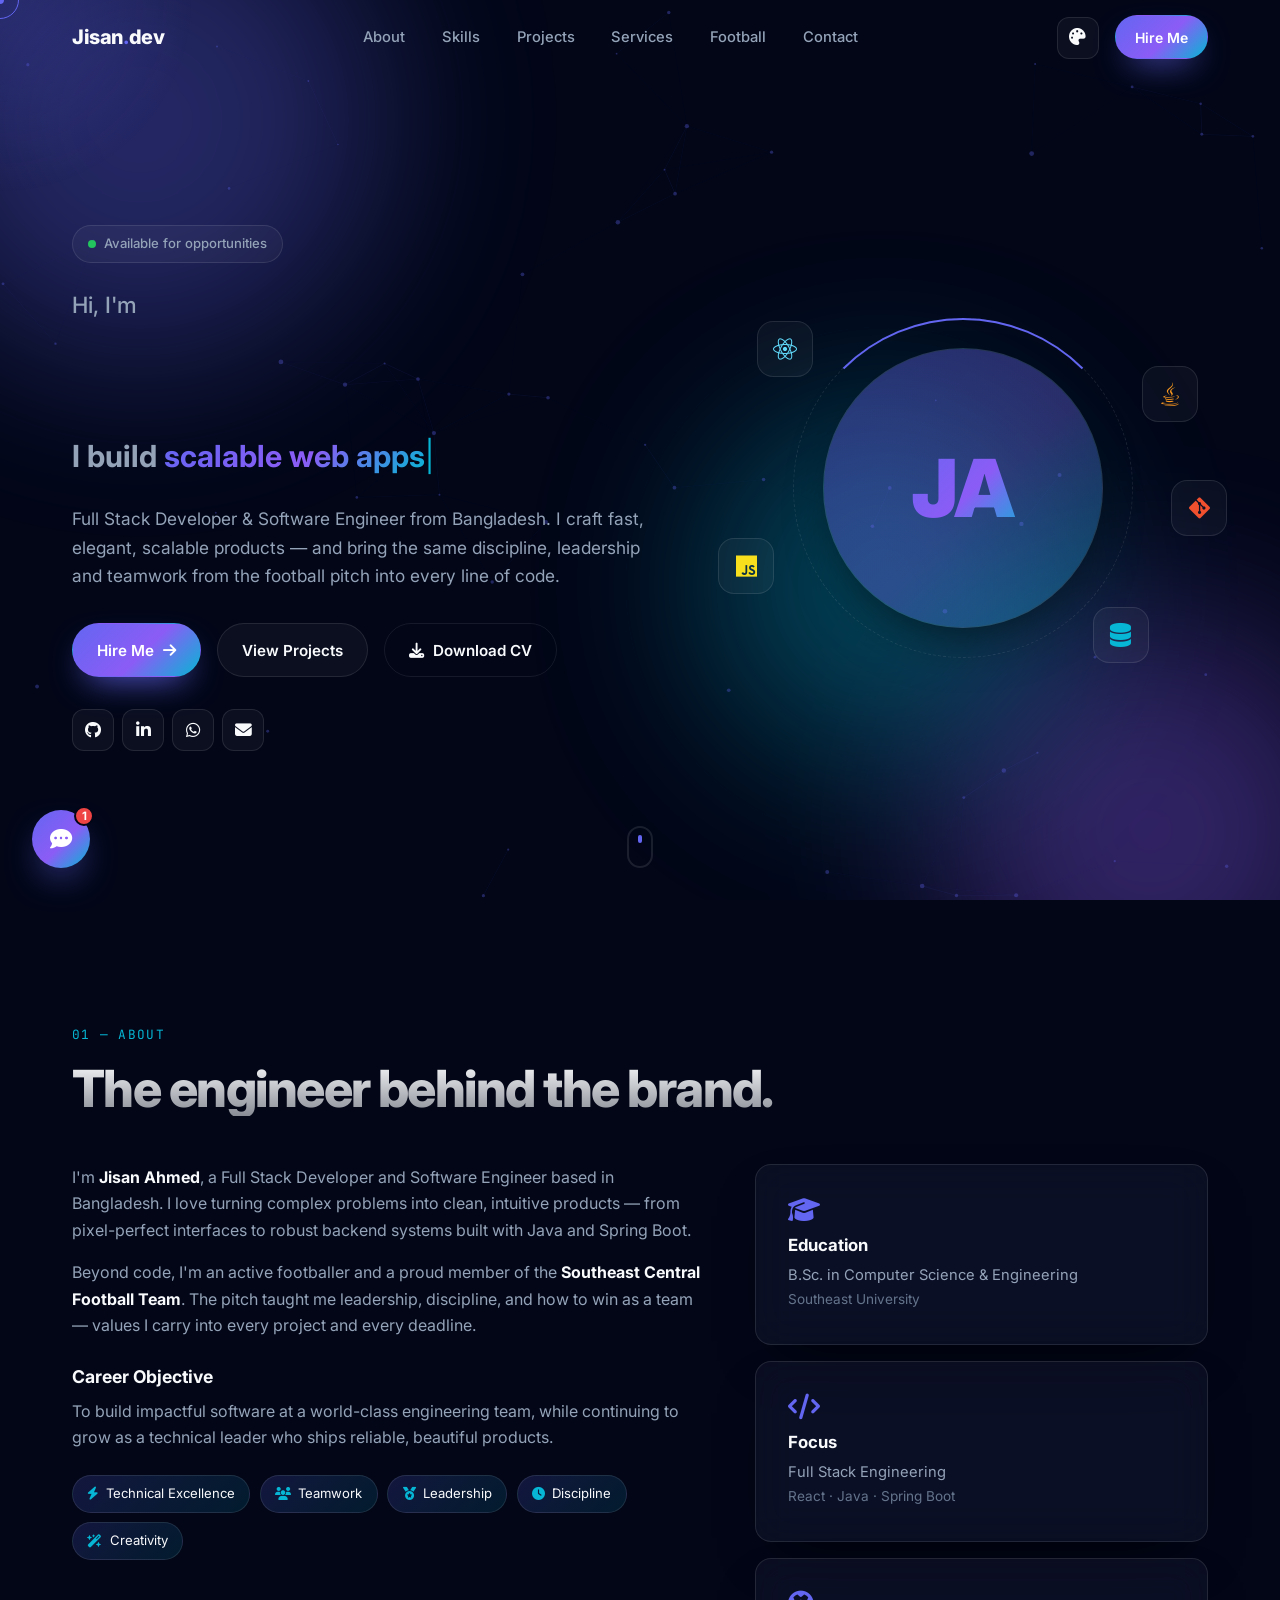
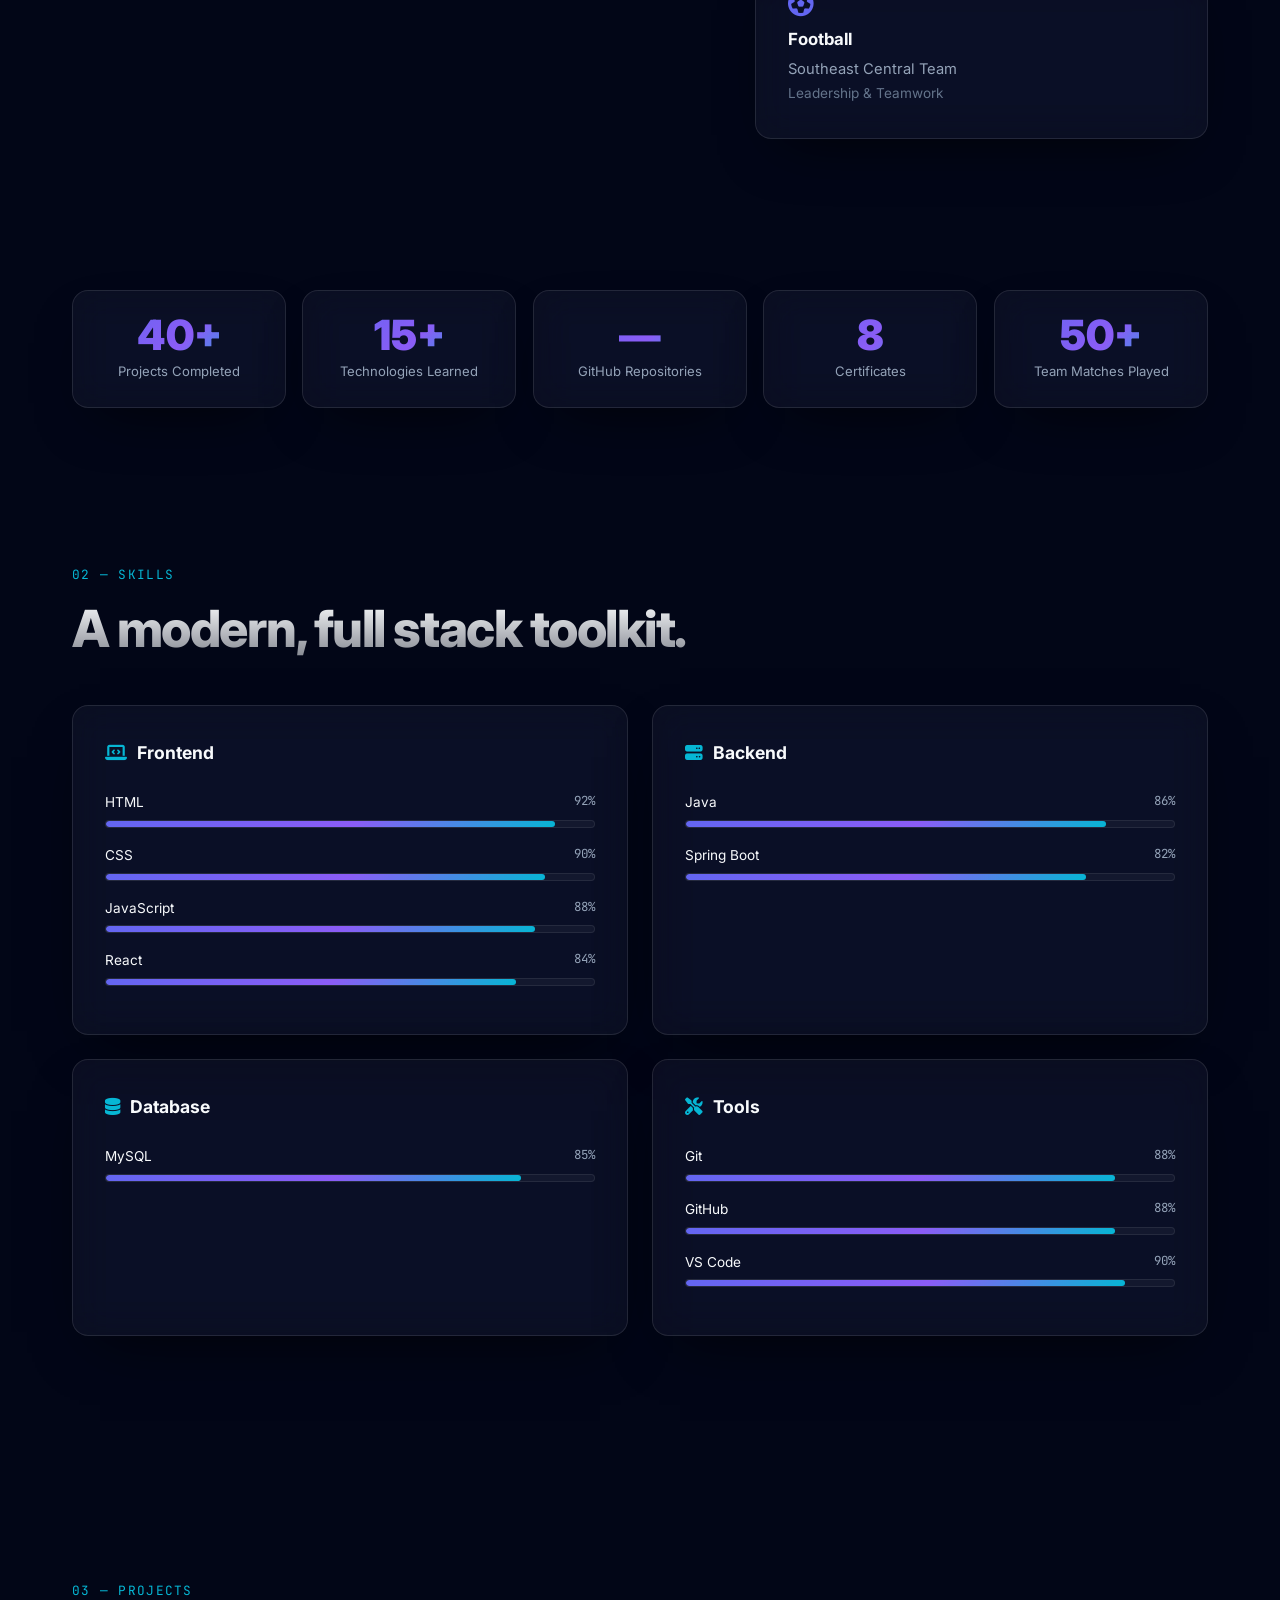
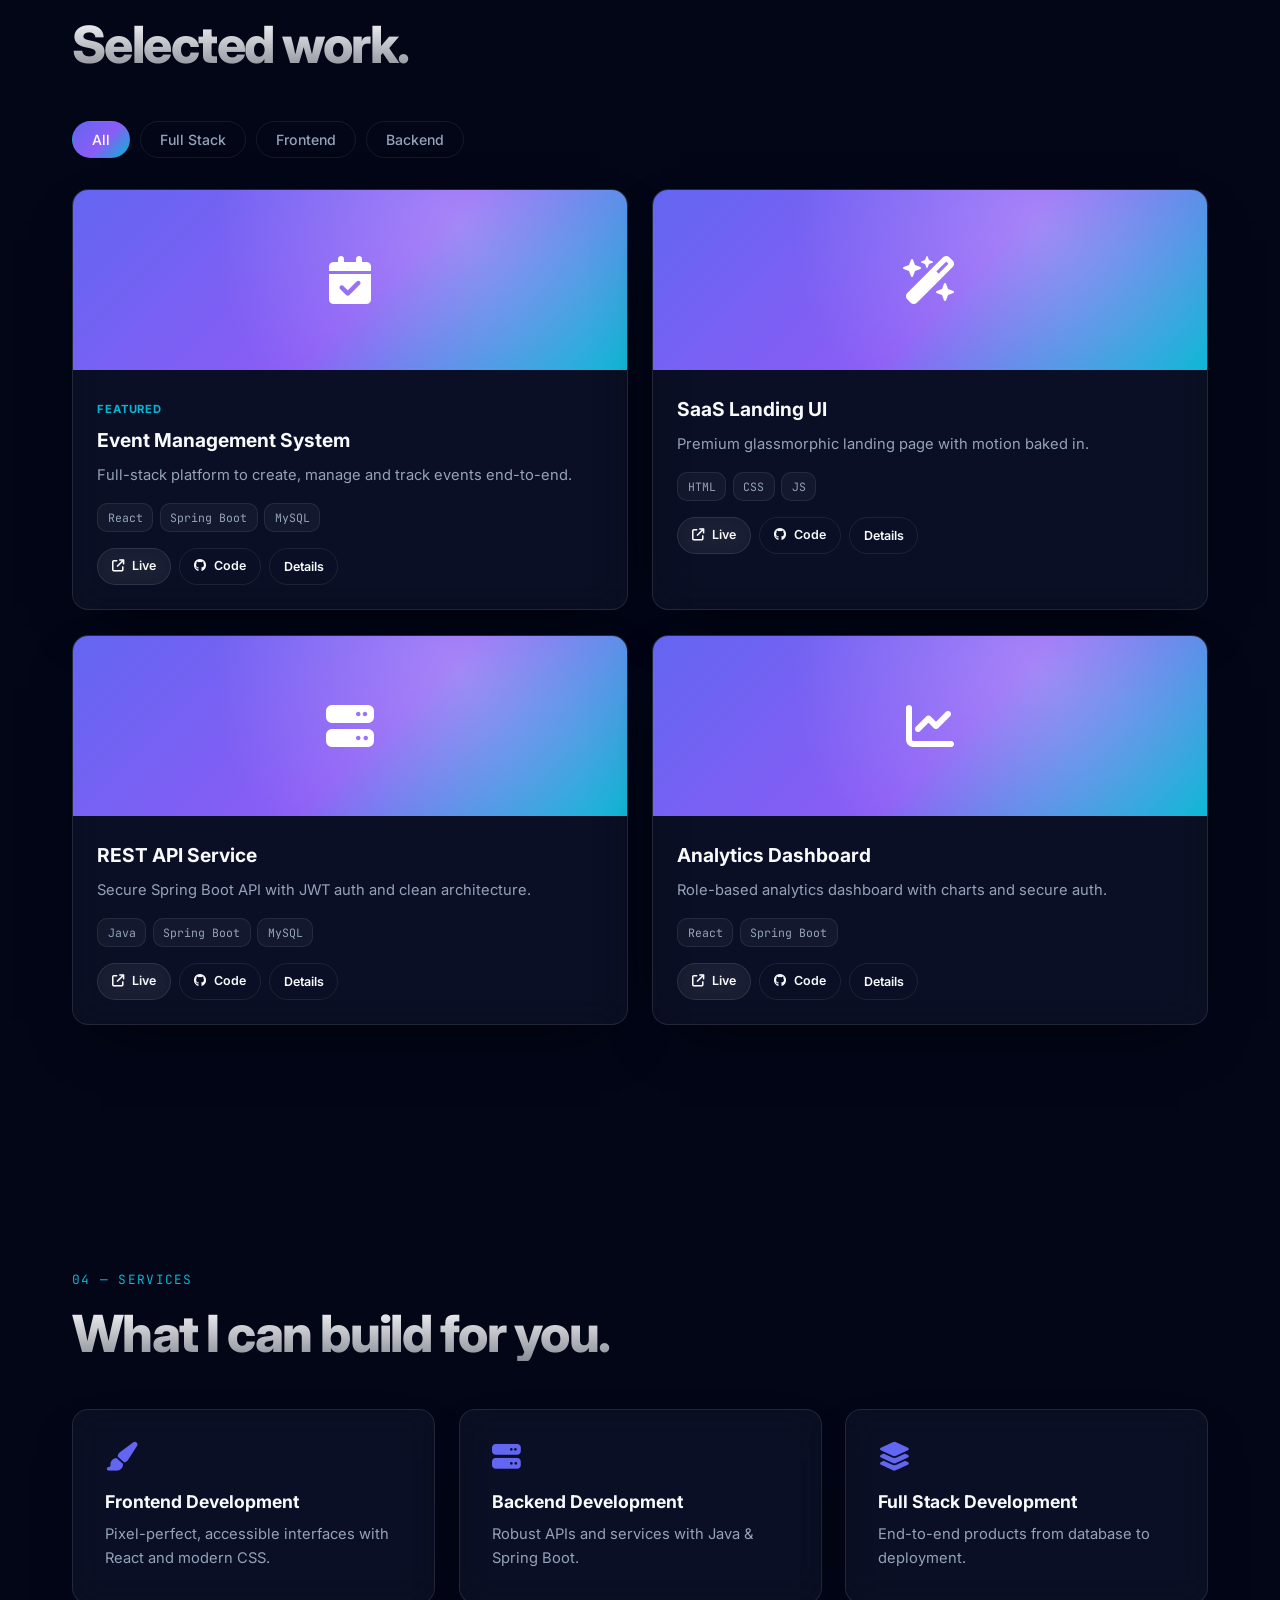
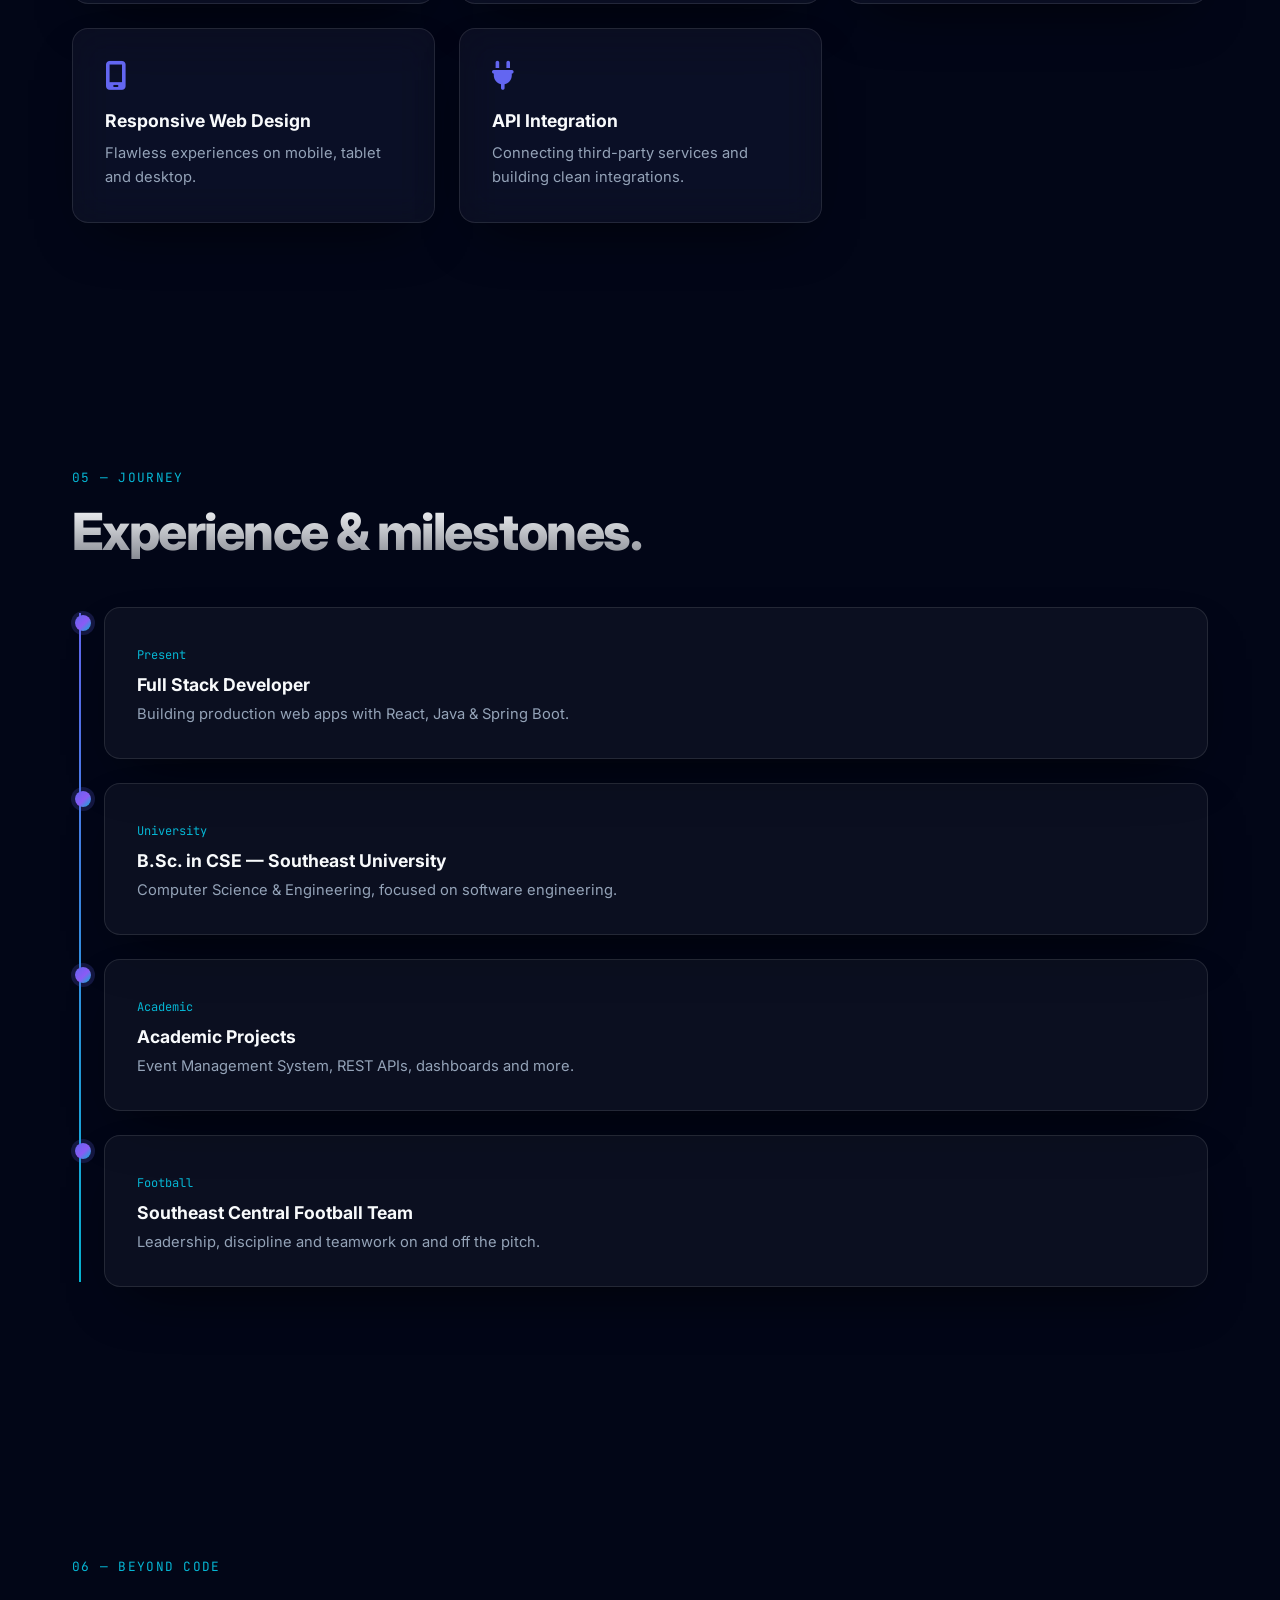
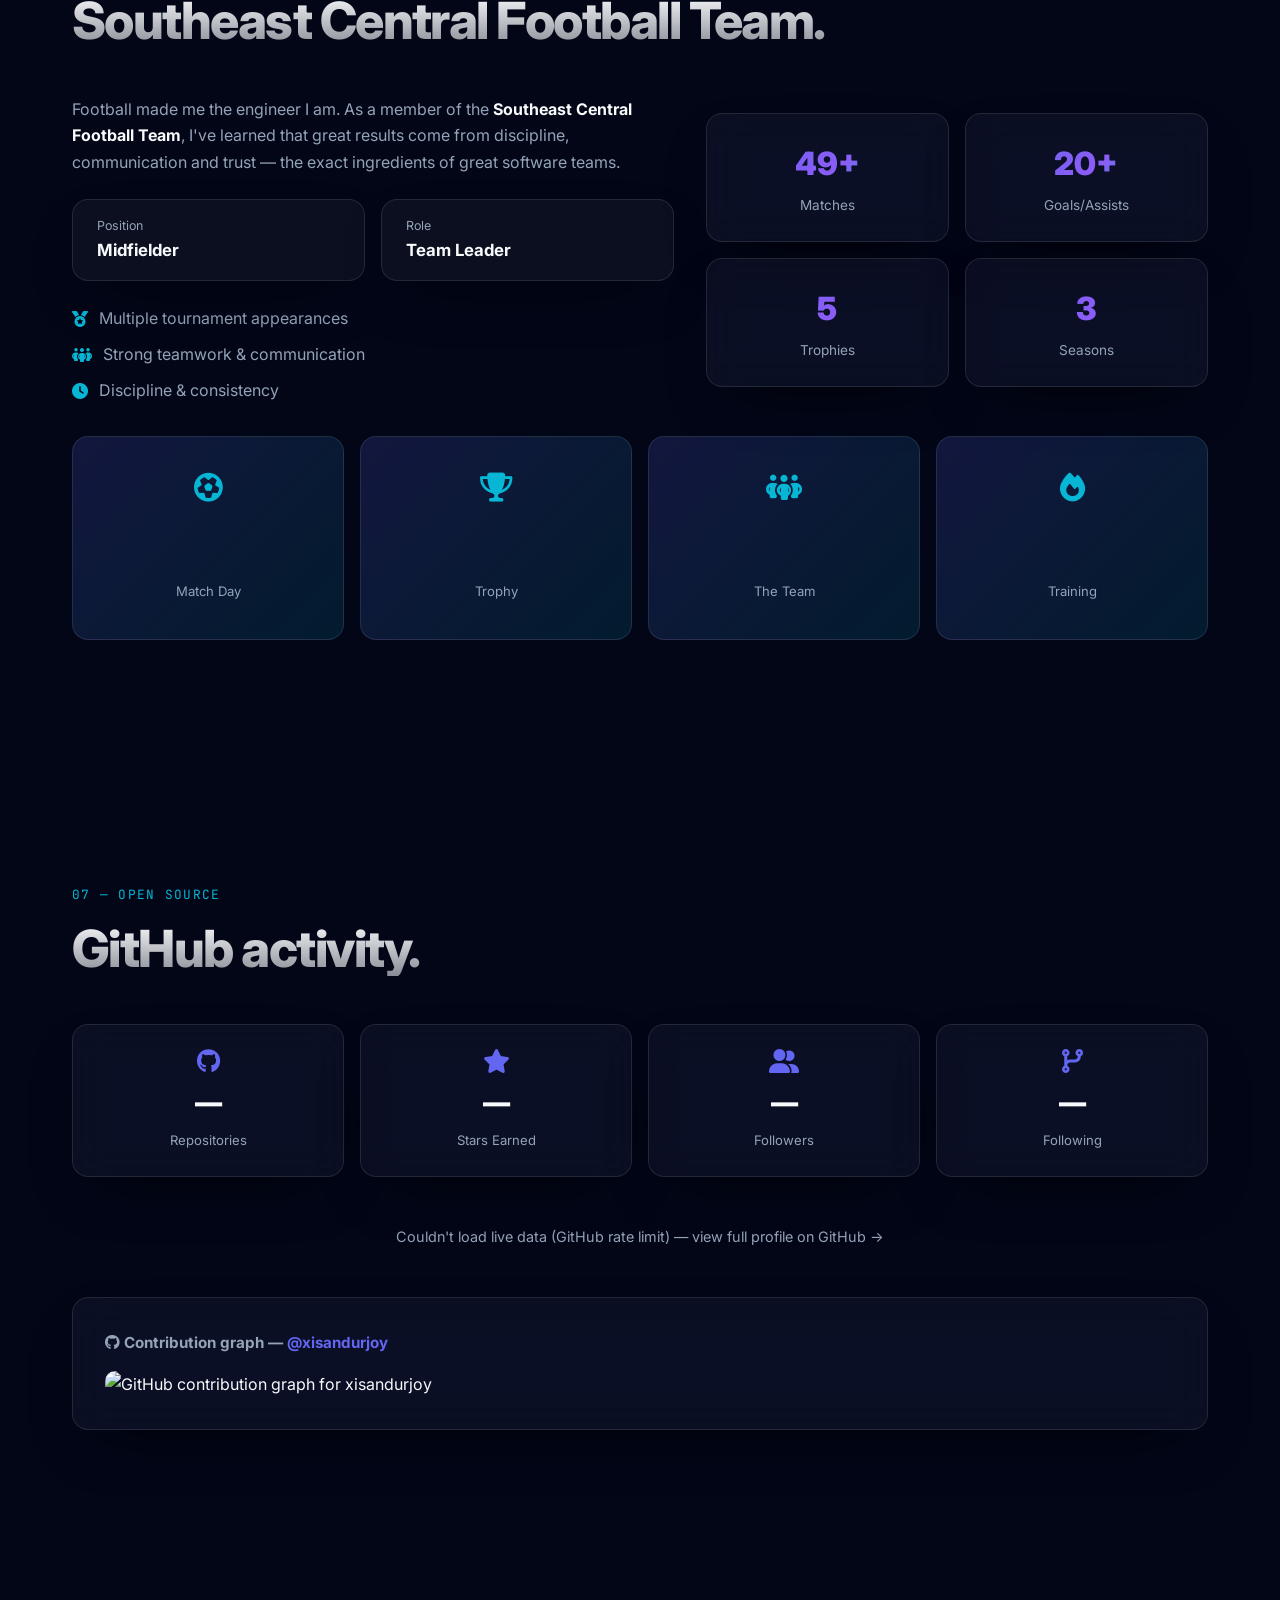
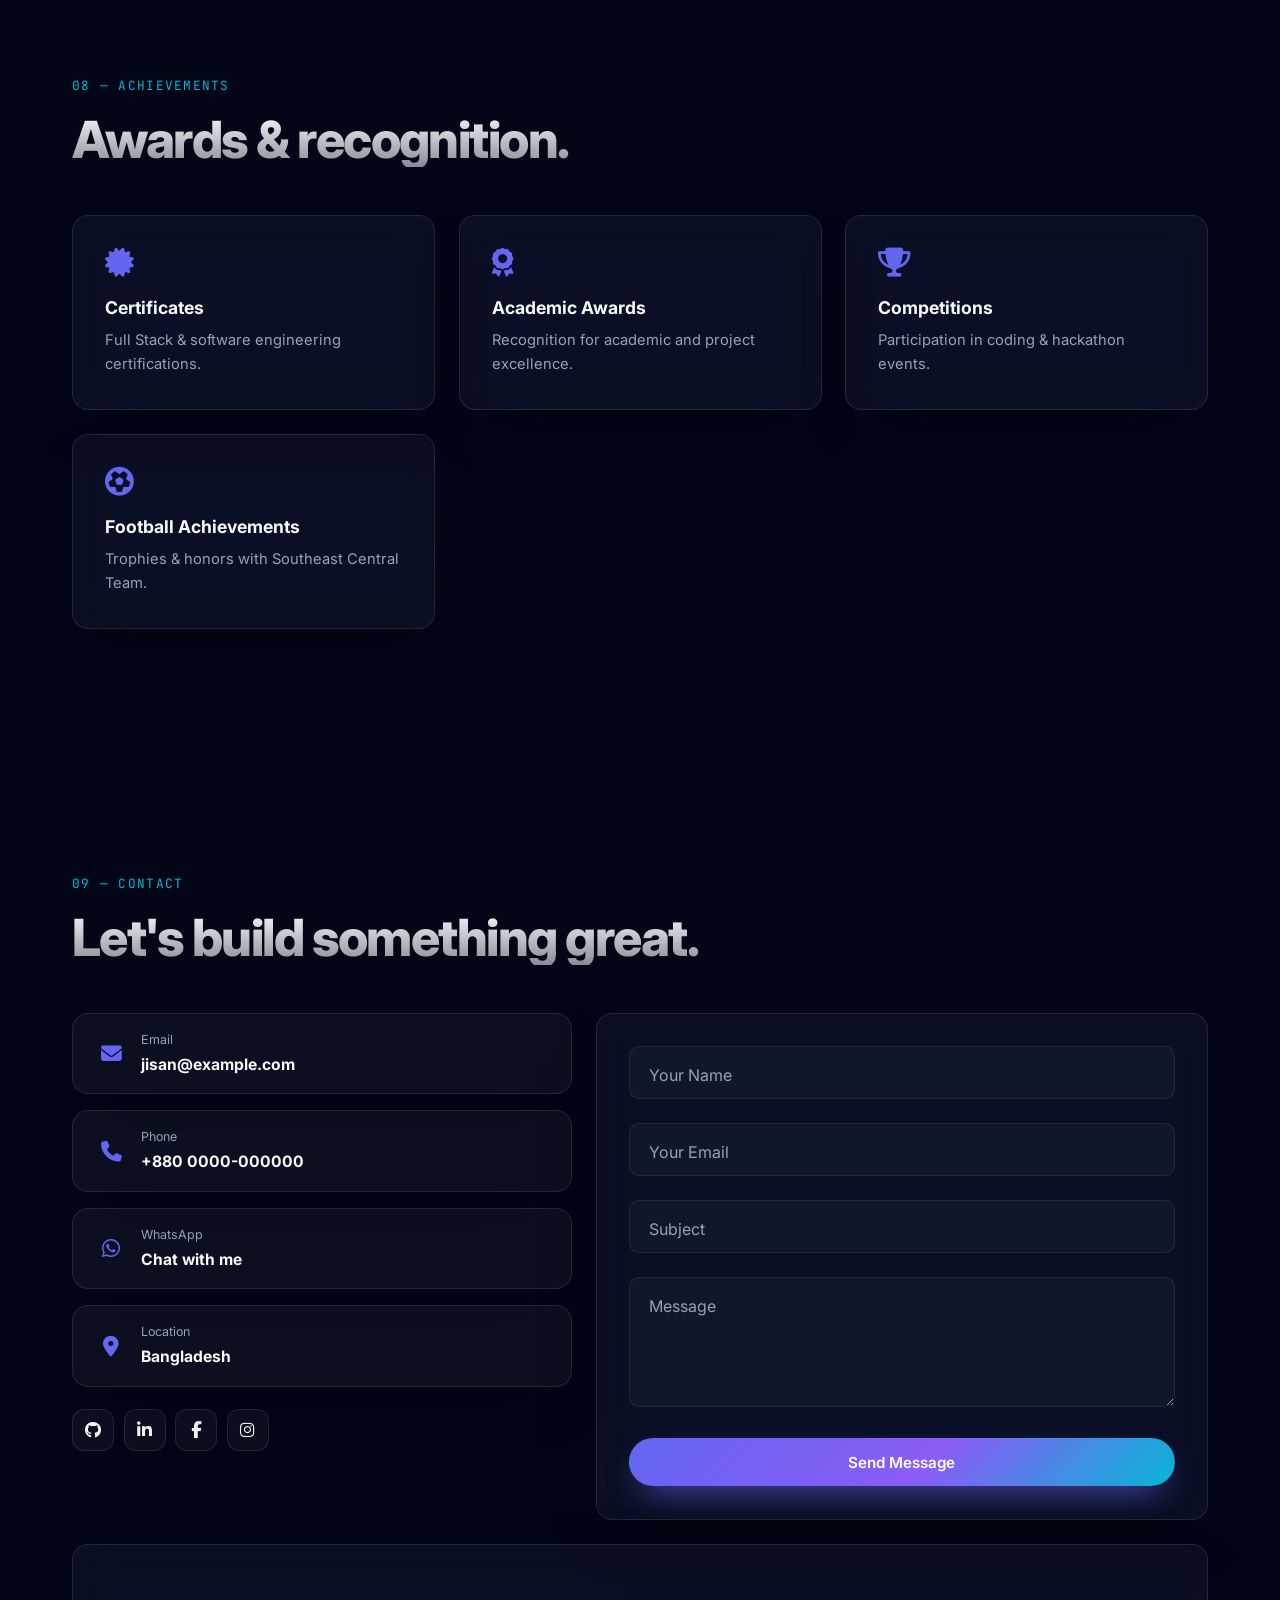
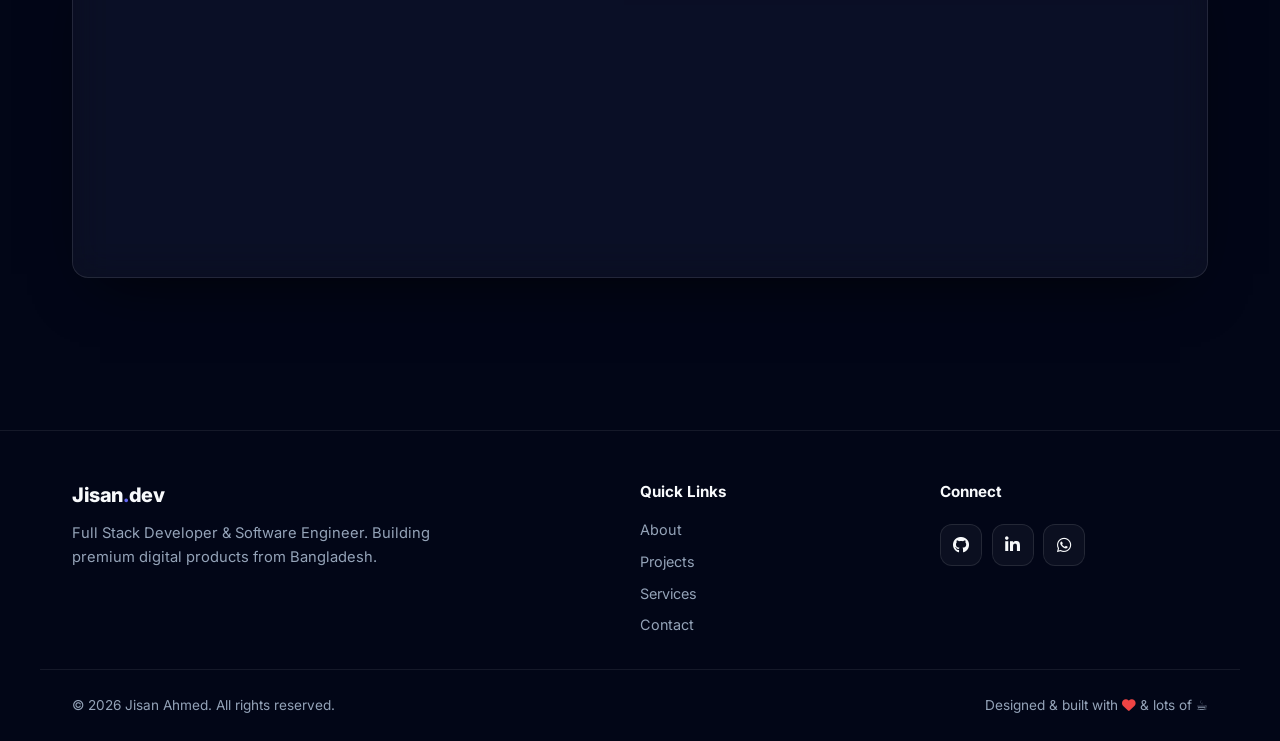
==== commit a9687f0e: "feat: support profile photo via profile.jpg with JA fallback - Hero and CV avatar now render profile" ====
--- a/index.html
+++ b/index.html
@@ -152,6 +152,8 @@
         <div class="hero__visual reveal" data-tilt>
           <div class="hero__ring"></div>
           <div class="hero__photo glass">
+            <img src="profile.jpg" alt="Jisan Ahmed" class="hero__photo-img"
+                 onerror="this.style.display='none'" />
             <span class="hero__photo-initials">JA</span>
           </div>
           <span class="float-icon float-icon--1"><i class="fa-brands fa-react"></i></span>
--- a/style.css
+++ b/style.css
@@ -284,6 +284,7 @@
 }
 .hero__photo::before { content: ""; position: absolute; inset: 0; background: var(--grad); opacity: 0.25; }
 .hero__photo-initials { position: relative; font-size: 5rem; font-weight: 900; background: var(--grad); -webkit-background-clip: text; background-clip: text; -webkit-text-fill-color: transparent; }
+.hero__photo-img { position: absolute; inset: 0; width: 100%; height: 100%; object-fit: cover; border-radius: 50%; z-index: 2; }
 .float-icon {
   position: absolute; width: 56px; height: 56px; border-radius: 16px; display: grid; place-items: center; font-size: 1.5rem;
   background: var(--glass-bg); border: 1px solid var(--glass-brd); backdrop-filter: blur(12px); color: var(--text); box-shadow: var(--shadow);
